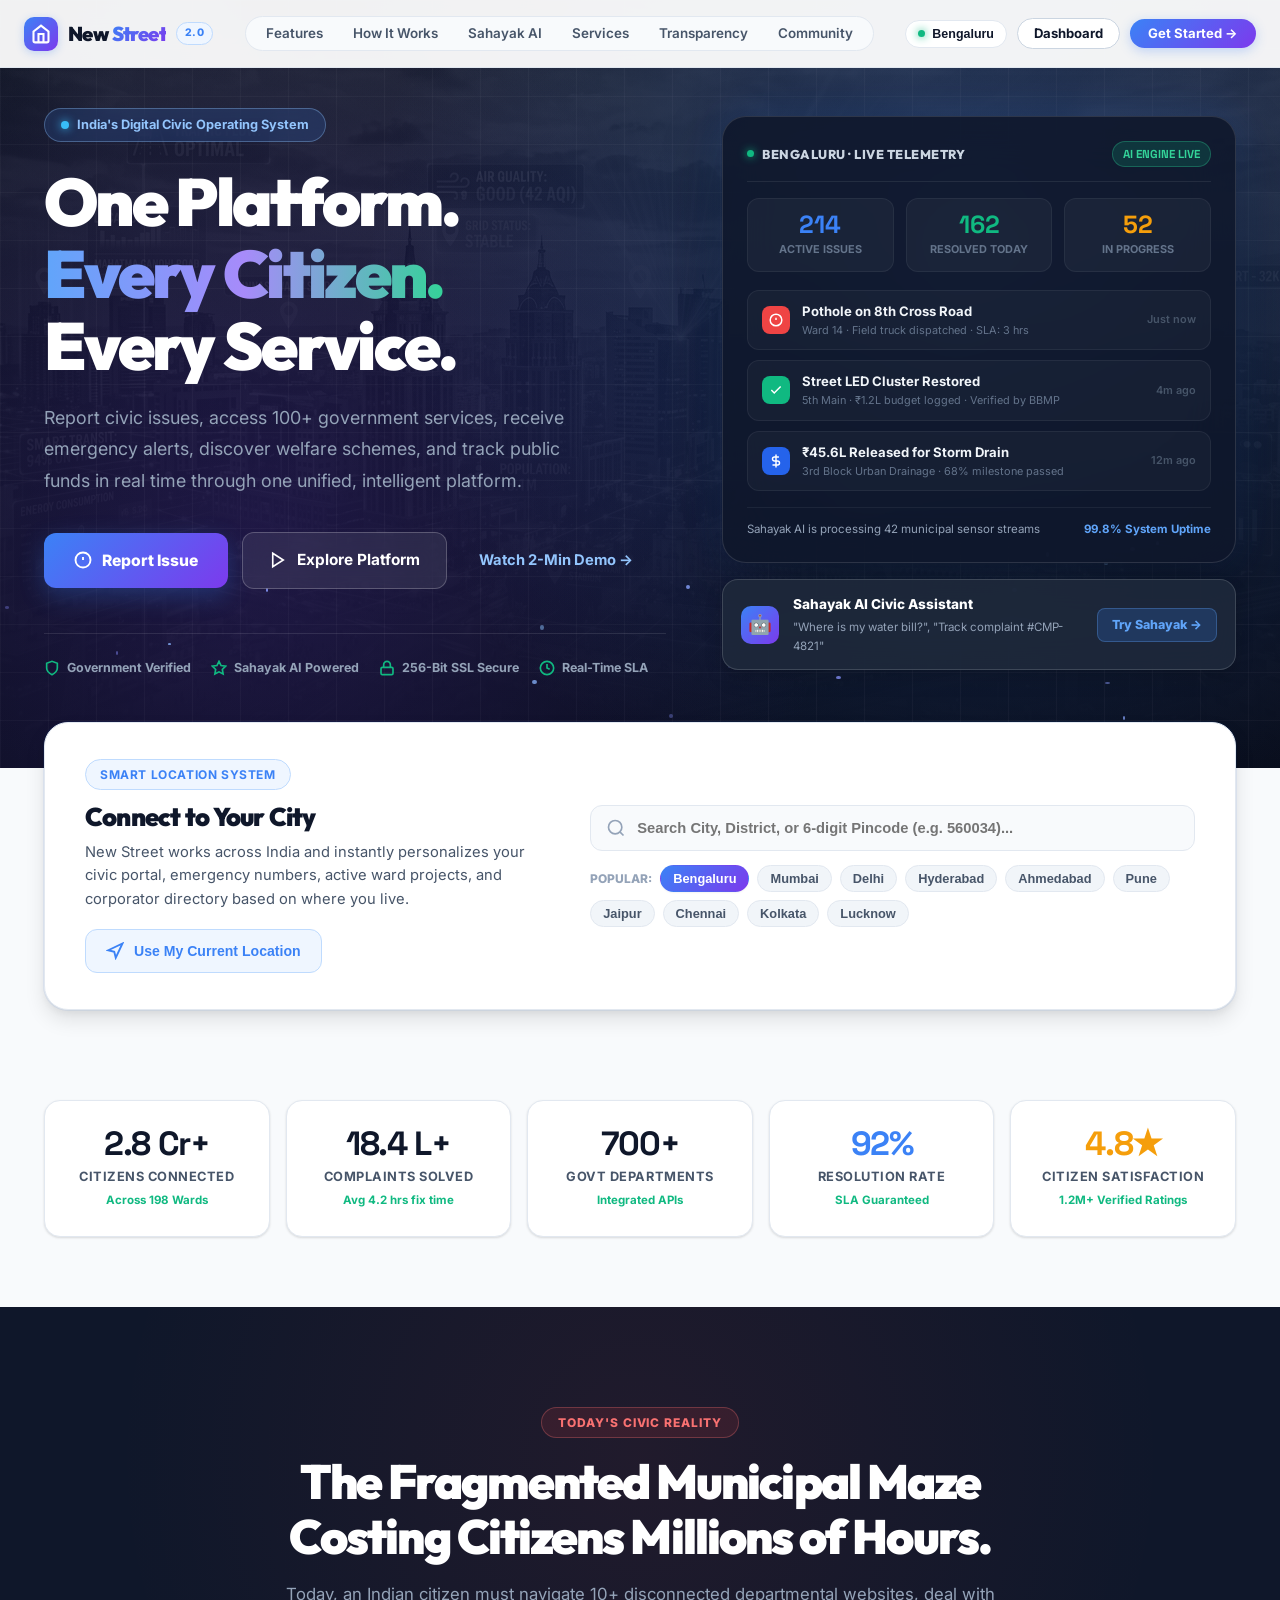
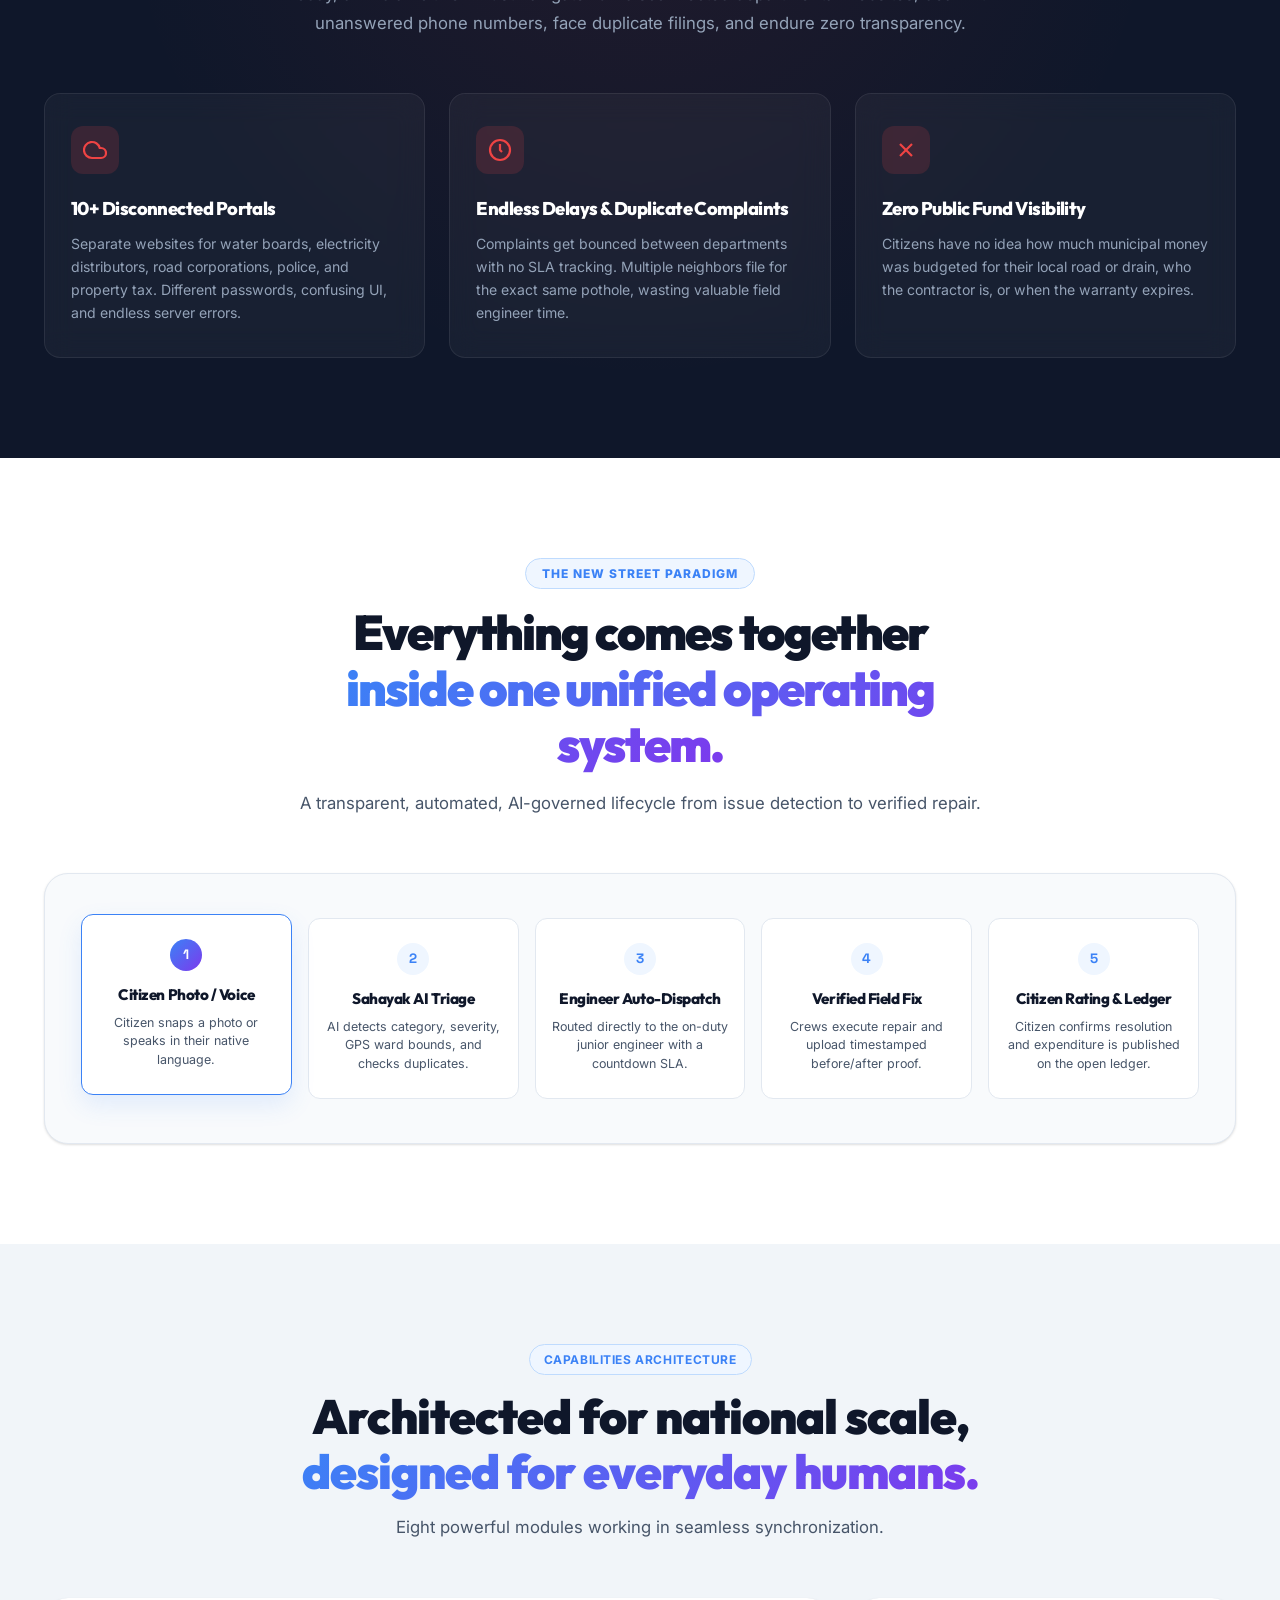
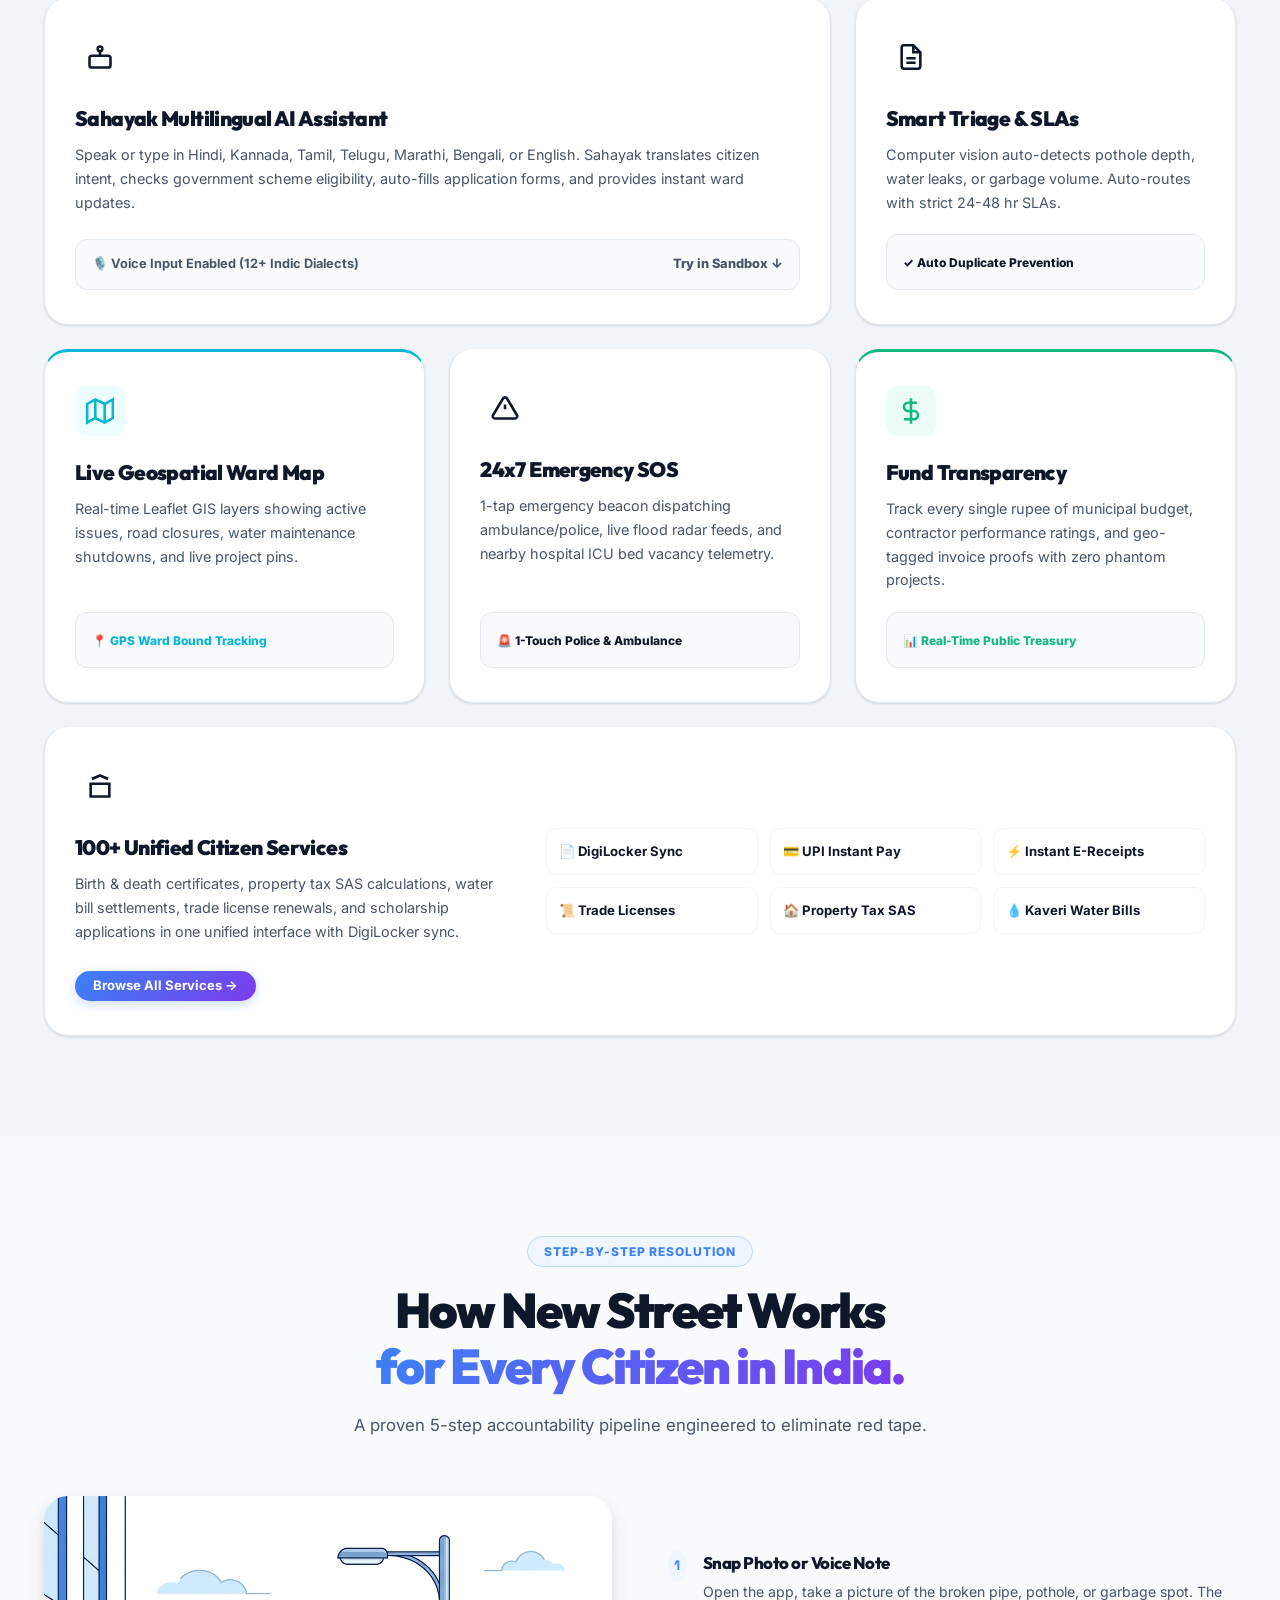
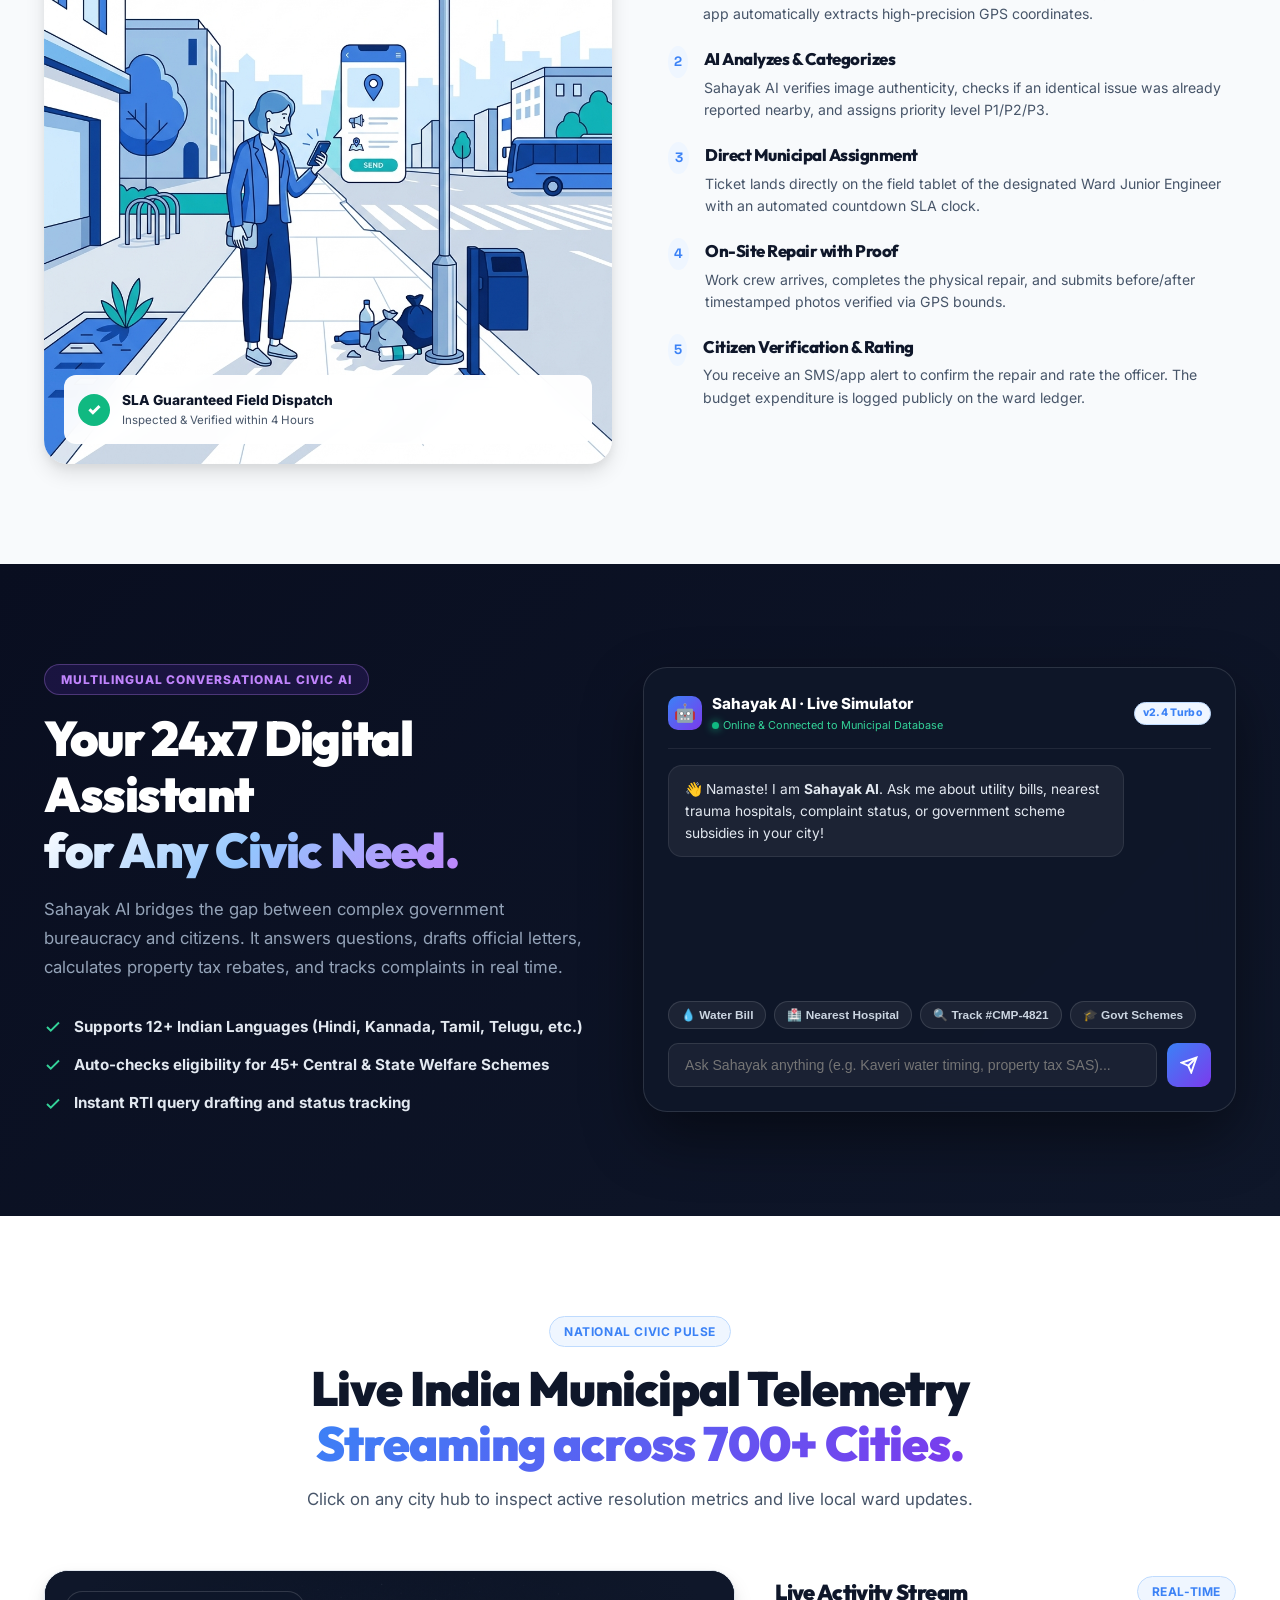
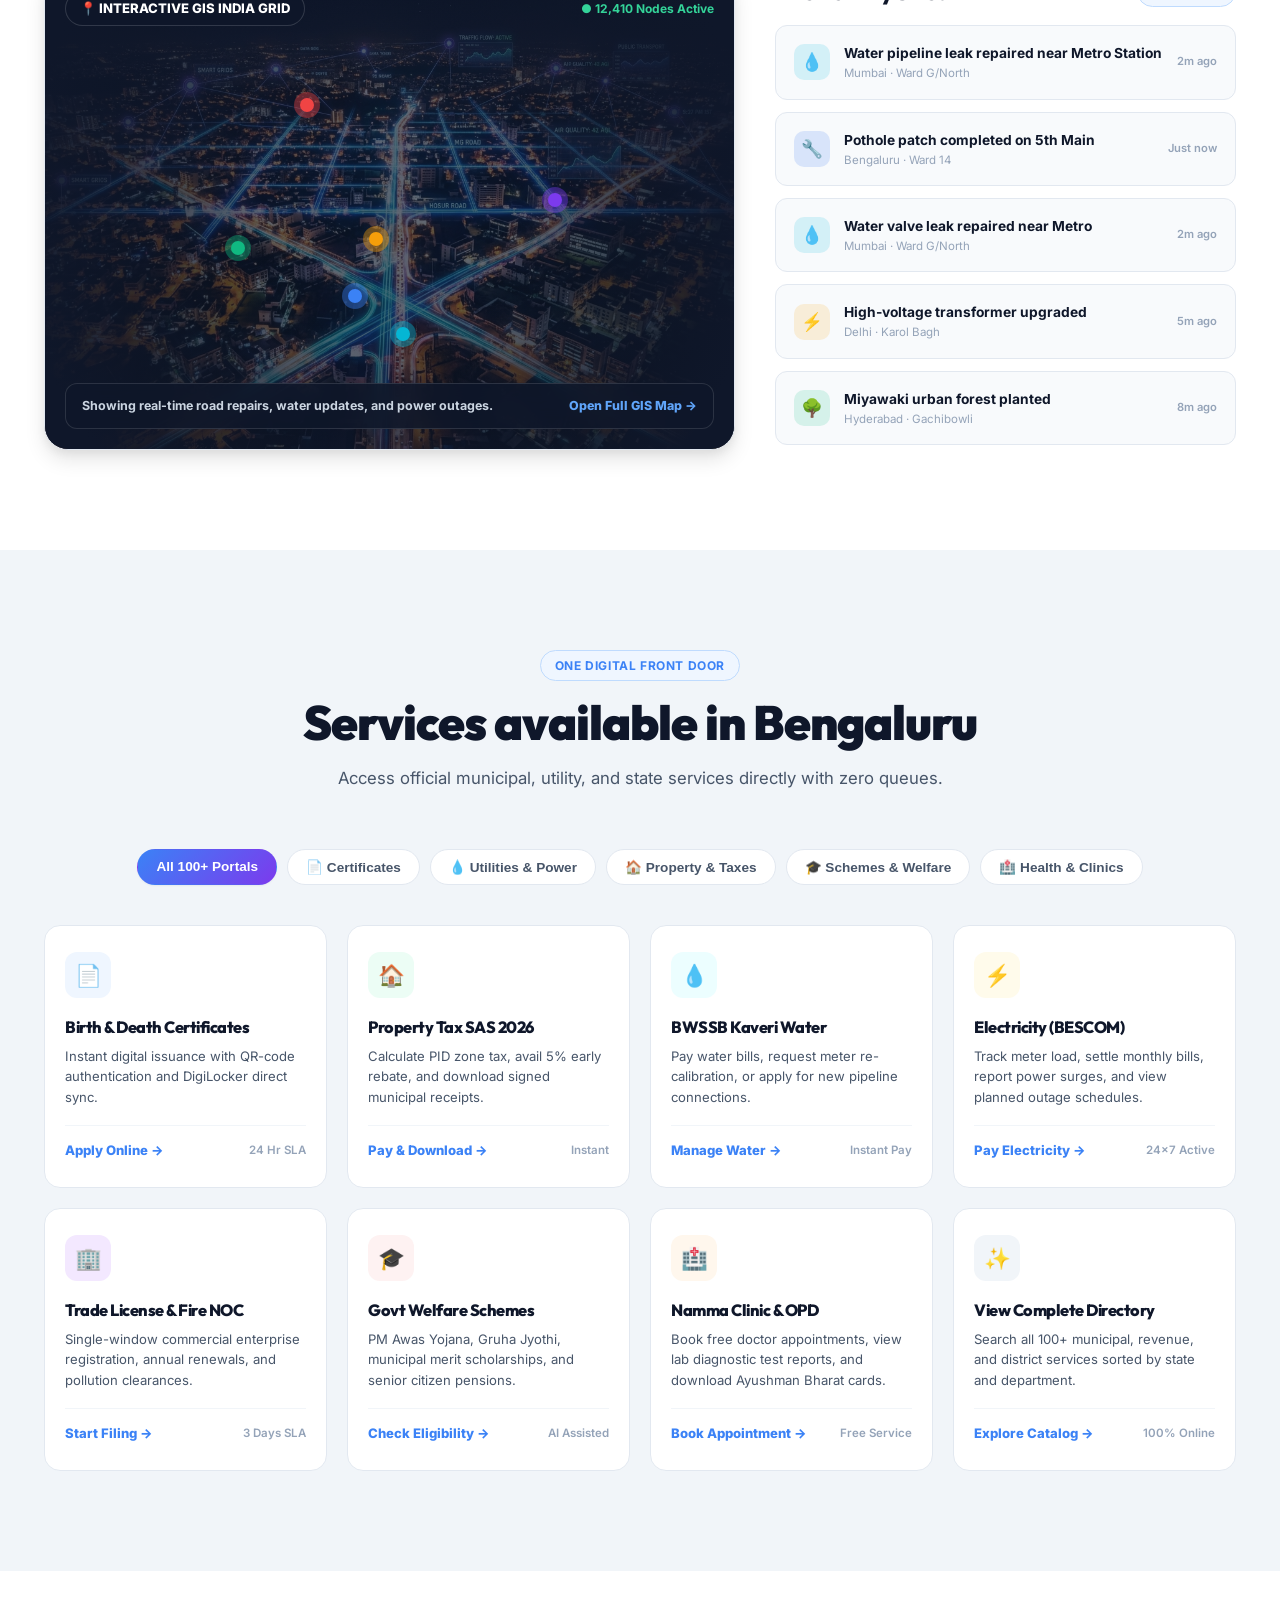
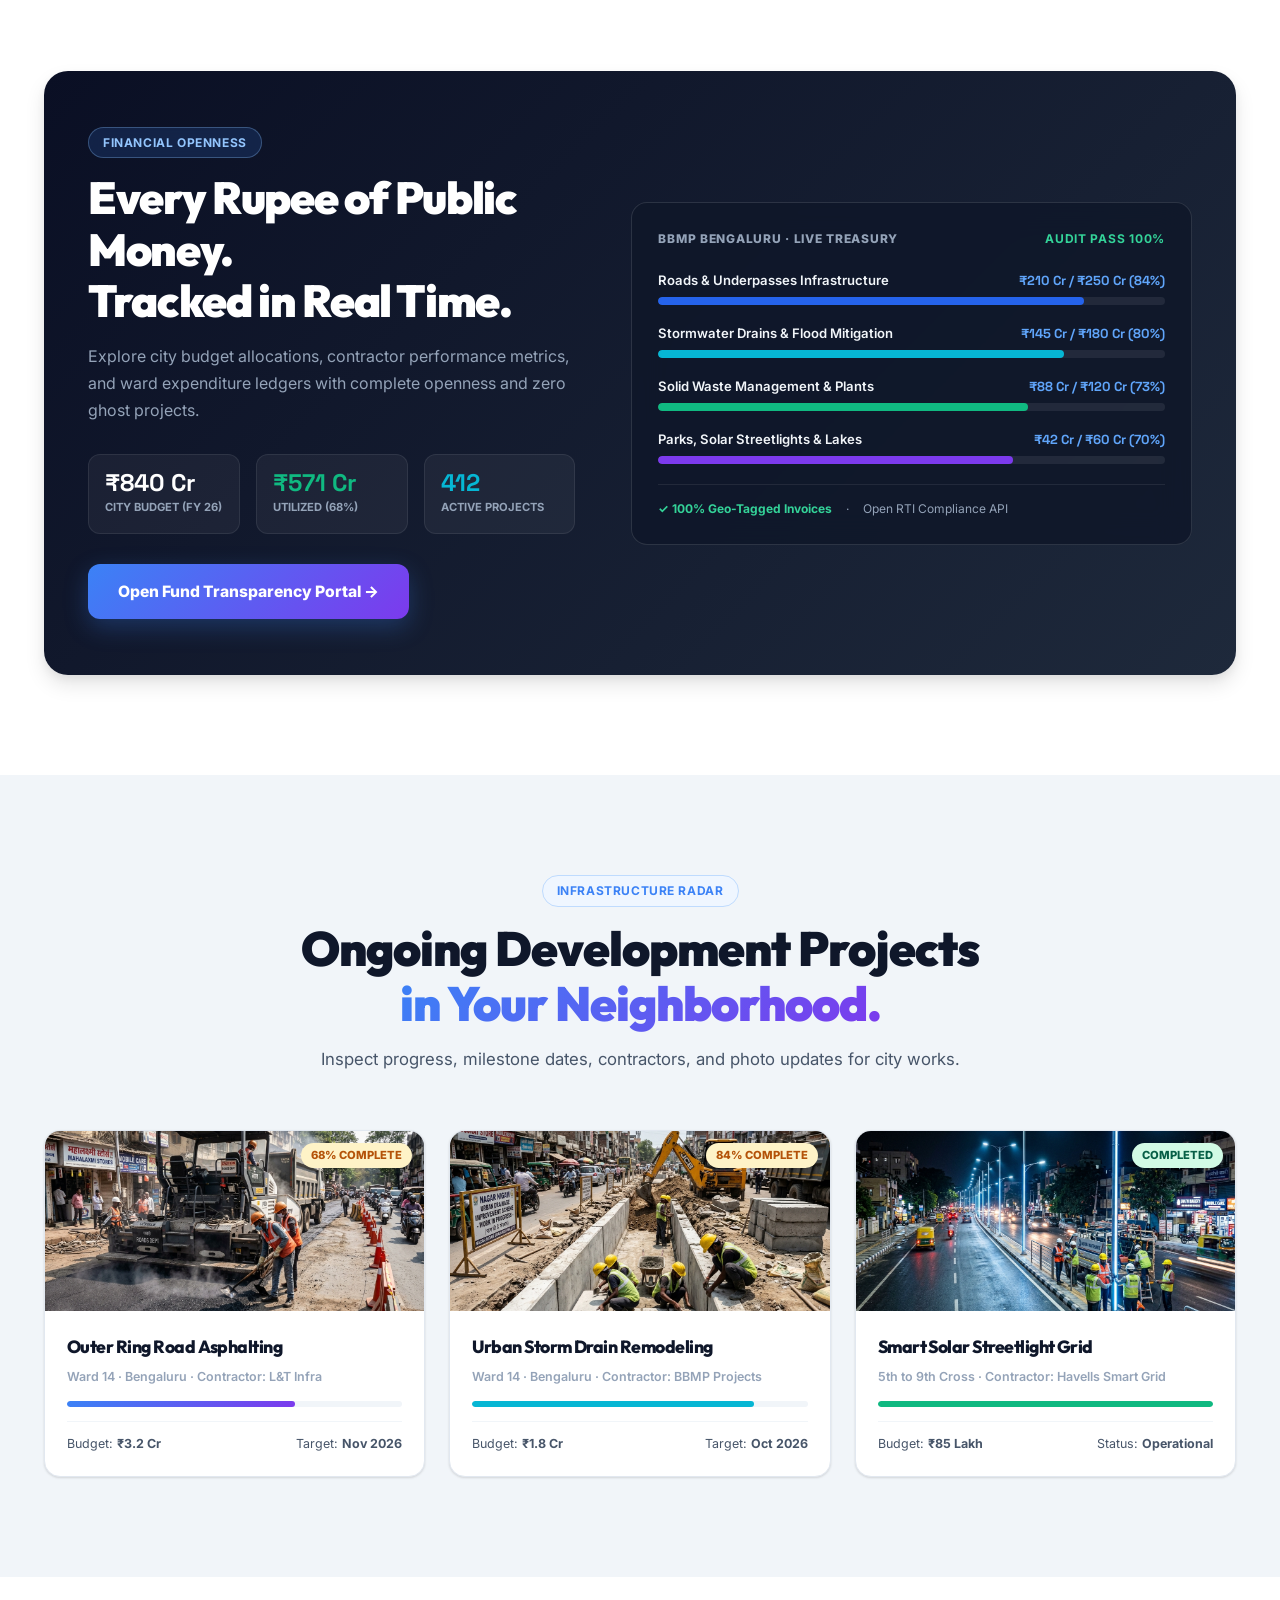
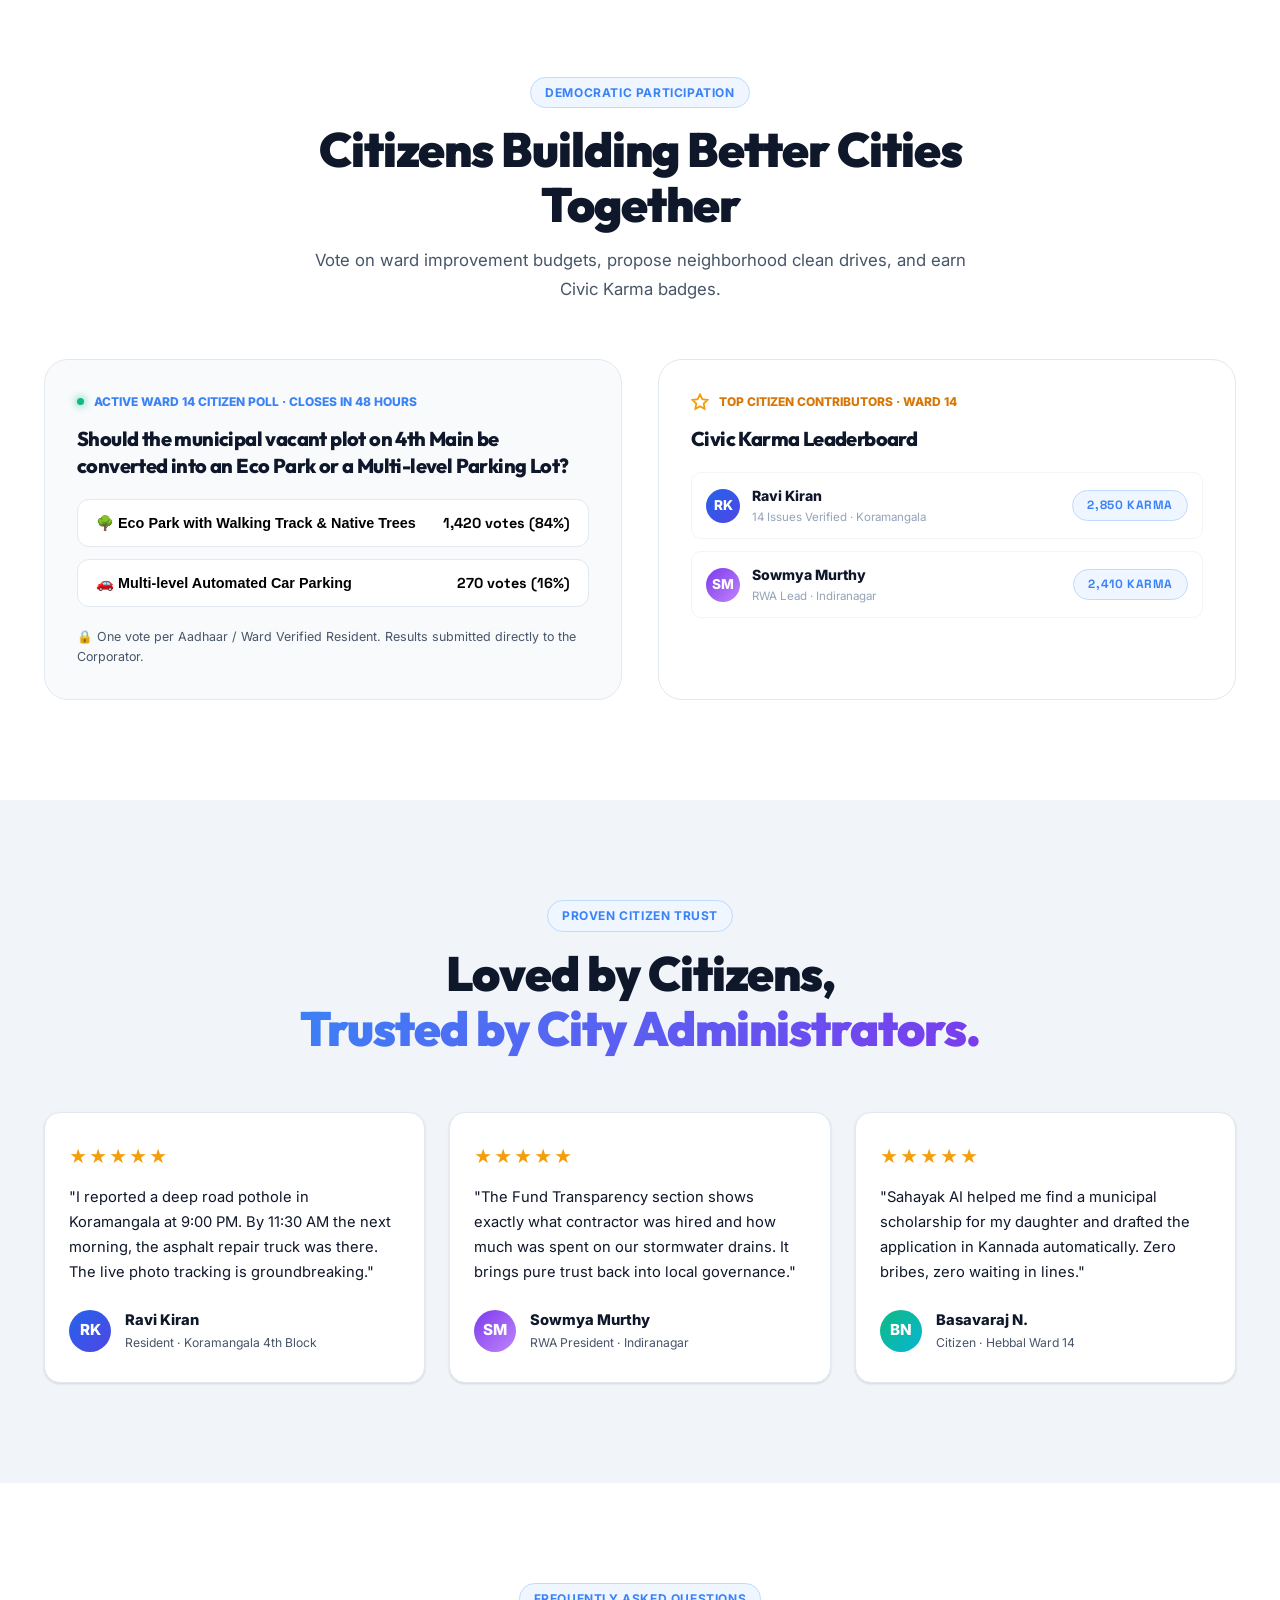
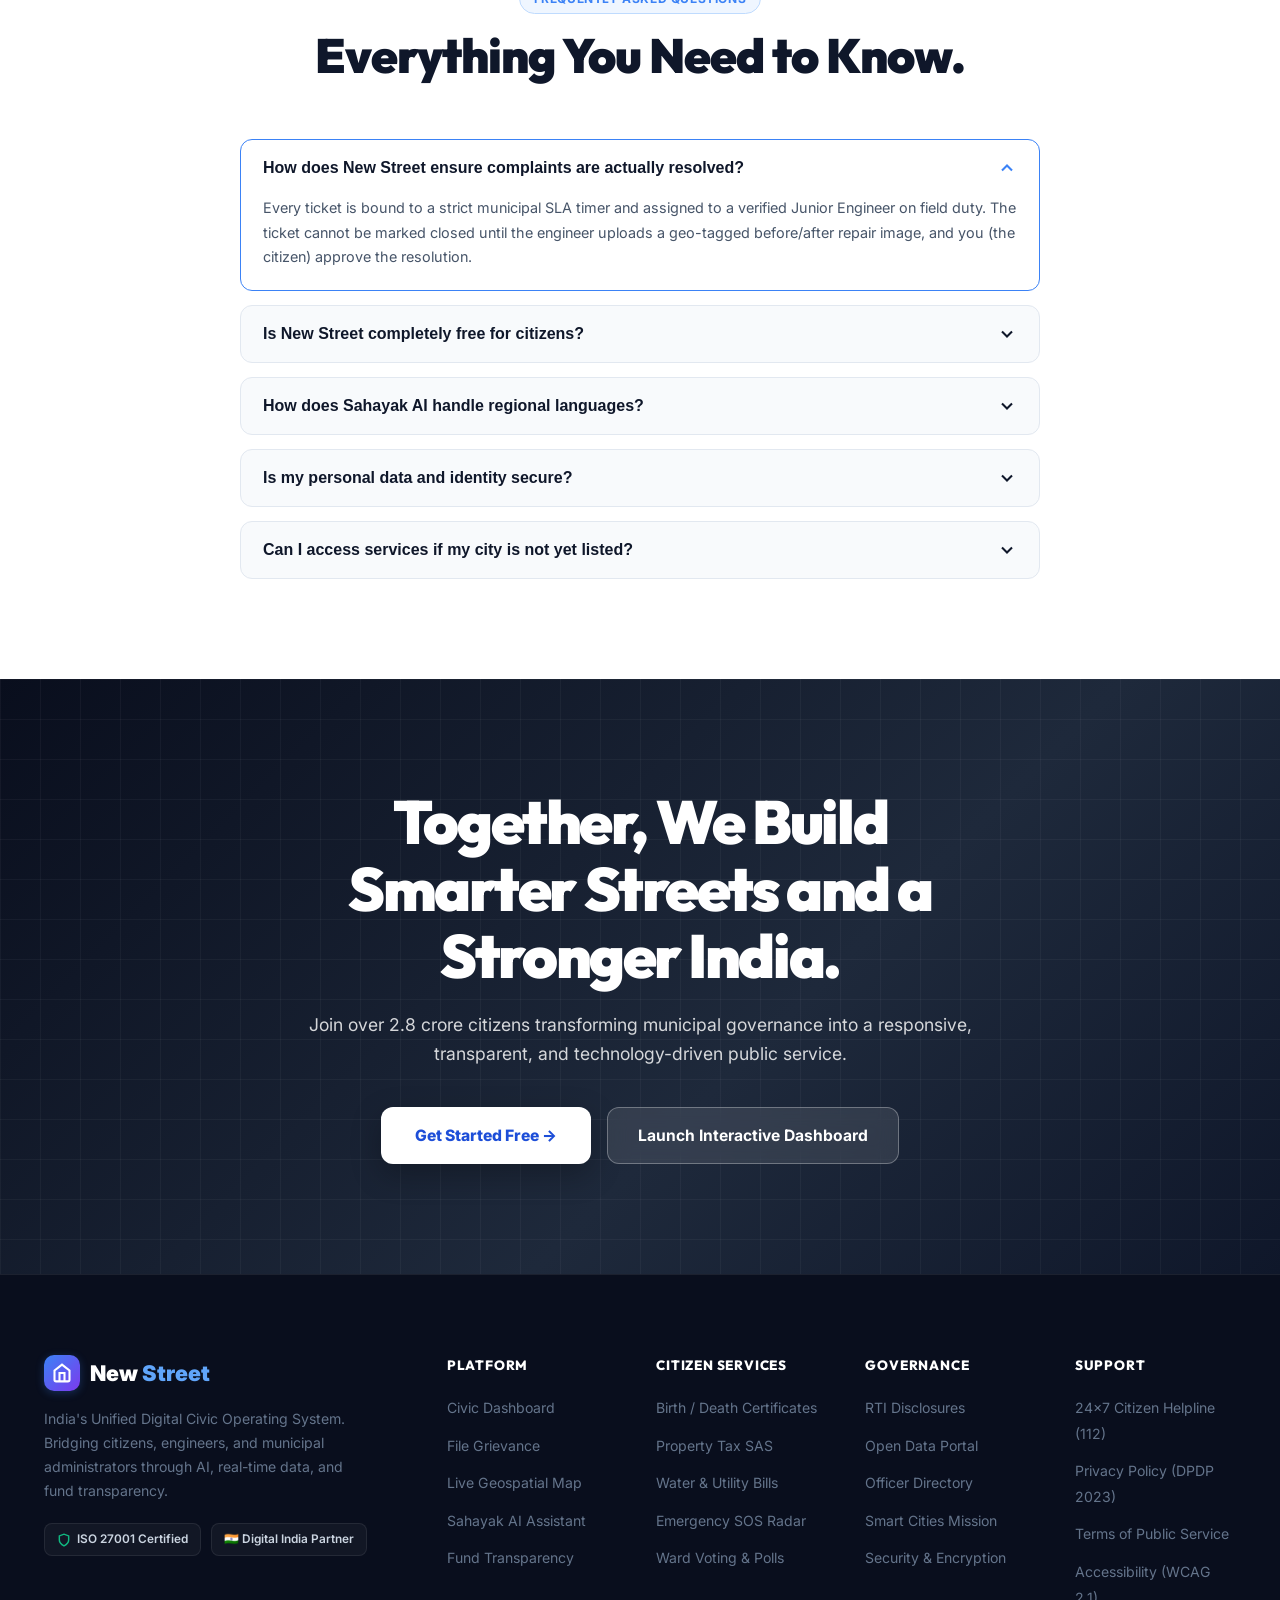
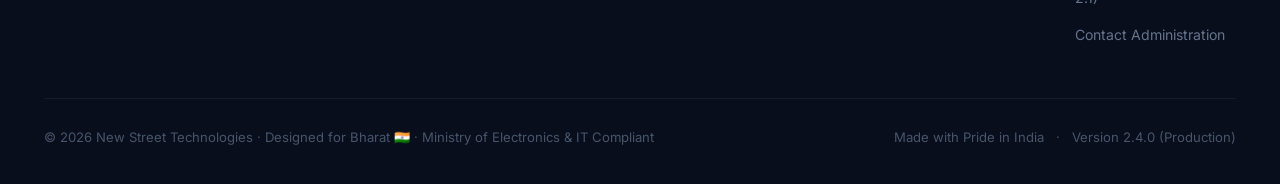
==== index.html @ 6b5b3065 "feat: initial commit of New Street civic platform" ====
<!DOCTYPE html>
<html lang="en">
<head>
  <meta charset="UTF-8" />
  <meta name="viewport" content="width=device-width, initial-scale=1.0" />
  <title>New Street — India's Digital Civic Operating System</title>
  <meta name="description" content="One Platform. Every Citizen. Every Service. Built for Indian civic governance with AI assistance, complaint tracking, real-time public fund transparency, and 100+ unified services." />
  <meta name="theme-color" content="#2563EB" />
  <link rel="preconnect" href="https://fonts.googleapis.com" />
  <link rel="preconnect" href="https://fonts.gstatic.com" crossorigin />
  <link href="https://fonts.googleapis.com/css2?family=Inter:wght@300;400;500;600;700;800;900&family=Outfit:wght@400;500;600;700;800;900&family=Space+Grotesk:wght@500;600;700;800&display=swap" rel="stylesheet" />
  <link rel="stylesheet" href="landing_v2.css" />
</head>
<body>

<!-- ─── 1. NAVBAR ─── -->
<nav class="navbar" id="mainNav">
  <div class="nav-container">
    <a href="index.html" class="brand-wrapper">
      <div class="brand-logo-icon">
        <svg width="20" height="20" viewBox="0 0 24 24" fill="none" stroke="white" stroke-width="2.5">
          <path d="M3 9l9-7 9 7v11a2 2 0 0 1-2 2H5a2 2 0 0 1-2-2z"/>
          <polyline points="9 22 9 12 15 12 15 22"/>
        </svg>
      </div>
      <span class="brand-text">New <span>Street</span></span>
      <span class="brand-pill">2.0</span>
    </a>

    <div class="nav-menu">
      <a href="#features" class="nav-link">Features</a>
      <a href="#how" class="nav-link">How It Works</a>
      <a href="#ai" class="nav-link">Sahayak AI</a>
      <a href="#services" class="nav-link">Services</a>
      <a href="#transparency" class="nav-link">Transparency</a>
      <a href="#community" class="nav-link">Community</a>
    </div>

    <div class="nav-actions">
      <button class="nav-location-btn" id="navLocationBtn" title="Click to change city">
        <span class="nav-location-dot"></span>
        <span id="navLocationText">Bengaluru</span>
      </button>

      <a href="dashboard.html" class="btn-nav-outline">Dashboard</a>
      <a href="register.html" class="btn-nav-primary">Get Started →</a>

      <button class="hamburger-btn" id="hamburgerBtn" aria-label="Toggle navigation menu">
        <span></span><span></span><span></span>
      </button>
    </div>
  </div>
</nav>

<!-- Mobile Navigation Drawer -->
<div class="mobile-drawer" id="mobileDrawer">
  <a href="#locationHub">🏙️ Select City</a>
  <a href="#features">⚡ Features</a>
  <a href="#how">🔄 How It Works</a>
  <a href="#ai">🤖 Sahayak AI</a>
  <a href="#services">🏛️ 100+ Services</a>
  <a href="#transparency">📊 Fund Transparency</a>
  <a href="#community">👥 Community Hub</a>
  <div style="display:flex;flex-direction:column;gap:10px;margin-top:10px;padding-top:14px;border-top:1px solid var(--border-light);">
    <a href="dashboard.html" class="btn-nav-outline text-center">Open Dashboard</a>
    <a href="register.html" class="btn-nav-primary text-center">Get Started Free →</a>
  </div>
</div>

<!-- ─── 2. CINEMATIC HERO SECTION ─── -->
<section class="hero-section">
  <div class="hero-bg-overlay"></div>
  <div class="hero-radial-glow"></div>
  <div class="hero-grid-mesh"></div>
  <div class="hero-particles-canvas" id="heroParticles"></div>

  <div class="container" style="position:relative;z-index:3;">
    <div class="hero-layout">

      <!-- LEFT: Hero Copy -->
      <div class="hero-left-content">
        <div class="hero-announcement-badge">
          <span class="hab-dot"></span>
          <span>India's Digital Civic Operating System</span>
        </div>

        <h1 class="hero-headline">
          One Platform.<br/>
          <span class="highlight-word">Every Citizen.</span><br/>
          Every Service.
        </h1>

        <p class="hero-subtitle">
          Report civic issues, access 100+ government services, receive emergency alerts, discover welfare schemes, and track public funds in real time through one unified, intelligent platform.
        </p>

        <div class="hero-cta-group">
          <a href="dashboard.html" class="btn-hero-primary">
            <svg width="18" height="18" viewBox="0 0 24 24" fill="none" stroke="currentColor" stroke-width="2.5"><circle cx="12" cy="12" r="10"/><line x1="12" y1="8" x2="12" y2="12"/><line x1="12" y1="16" x2="12.01" y2="16"/></svg>
            Report Issue
          </a>
          <a href="dashboard.html" class="btn-hero-secondary">
            <svg width="18" height="18" viewBox="0 0 24 24" fill="none" stroke="currentColor" stroke-width="2.2"><polygon points="5 3 19 12 5 21 5 3"/></svg>
            Explore Platform
          </a>
          <a href="#how" class="btn-hero-demo">
            Watch 2-Min Demo →
          </a>
        </div>

        <div class="hero-trust-badges">
          <div class="htb-item">
            <svg width="16" height="16" viewBox="0 0 24 24" fill="none" stroke="currentColor" stroke-width="2.5"><path d="M12 22s8-4 8-10V5l-8-3-8 3v7c0 6 8 10 8 10z"/></svg>
            <span>Government Verified</span>
          </div>
          <div class="htb-item">
            <svg width="16" height="16" viewBox="0 0 24 24" fill="none" stroke="currentColor" stroke-width="2.5"><polygon points="12 2 15.09 8.26 22 9.27 17 14.14 18.18 21.02 12 17.77 5.82 21.02 7 14.14 2 9.27 8.91 8.26 12 2"/></svg>
            <span>Sahayak AI Powered</span>
          </div>
          <div class="htb-item">
            <svg width="16" height="16" viewBox="0 0 24 24" fill="none" stroke="currentColor" stroke-width="2.5"><rect x="3" y="11" width="18" height="11" rx="2" ry="2"/><path d="M7 11V7a5 5 0 0 1 10 0v4"/></svg>
            <span>256-Bit SSL Secure</span>
          </div>
          <div class="htb-item">
            <svg width="16" height="16" viewBox="0 0 24 24" fill="none" stroke="currentColor" stroke-width="2.5"><circle cx="12" cy="12" r="10"/><polyline points="12 6 12 12 16 14"/></svg>
            <span>Real-Time SLA</span>
          </div>
        </div>
      </div>

      <!-- RIGHT: Interactive Floating Glass HUD -->
      <div class="hero-right-showcase">
        <div class="hero-main-glass-card">
          <div class="hmg-header">
            <div class="hmg-telemetry-badge">
              <span class="nav-location-dot"></span>
              <span id="heroHudCity">BENGALURU · LIVE TELEMETRY</span>
            </div>
            <div class="hmg-status-indicator">AI ENGINE LIVE</div>
          </div>

          <div class="hmg-metric-tiles">
            <div class="hmg-tile">
              <div class="hmg-tile-val font-mono-num text-primary" id="heroHudActive">214</div>
              <div class="hmg-tile-lbl">Active Issues</div>
            </div>
            <div class="hmg-tile">
              <div class="hmg-tile-val font-mono-num text-emerald" id="heroHudResolved">162</div>
              <div class="hmg-tile-lbl">Resolved Today</div>
            </div>
            <div class="hmg-tile">
              <div class="hmg-tile-val font-mono-num text-amber">52</div>
              <div class="hmg-tile-lbl">In Progress</div>
            </div>
          </div>

          <div class="hmg-live-feed">
            <div class="hmg-feed-item">
              <div class="hmg-feed-icon" style="background:#EF4444;">
                <svg width="14" height="14" viewBox="0 0 24 24" fill="none" stroke="white" stroke-width="2.5"><circle cx="12" cy="12" r="10"/><line x1="12" y1="8" x2="12" y2="12"/><line x1="12" y1="16" x2="12.01" y2="16"/></svg>
              </div>
              <div class="hmg-feed-info">
                <div class="hmg-feed-title">Pothole on 8th Cross Road</div>
                <div class="hmg-feed-meta">Ward 14 · Field truck dispatched · SLA: 3 hrs</div>
              </div>
              <span class="hmg-feed-time">Just now</span>
            </div>

            <div class="hmg-feed-item">
              <div class="hmg-feed-icon" style="background:#10B981;">
                <svg width="14" height="14" viewBox="0 0 24 24" fill="none" stroke="white" stroke-width="2.5"><polyline points="20 6 9 17 4 12"/></svg>
              </div>
              <div class="hmg-feed-info">
                <div class="hmg-feed-title">Street LED Cluster Restored</div>
                <div class="hmg-feed-meta">5th Main · ₹1.2L budget logged · Verified by BBMP</div>
              </div>
              <span class="hmg-feed-time">4m ago</span>
            </div>

            <div class="hmg-feed-item">
              <div class="hmg-feed-icon" style="background:#2563EB;">
                <svg width="14" height="14" viewBox="0 0 24 24" fill="none" stroke="white" stroke-width="2.5"><line x1="12" y1="1" x2="12" y2="23"/><path d="M17 5H9.5a3.5 3.5 0 0 0 0 7h5a3.5 3.5 0 0 1 0 7H6"/></svg>
              </div>
              <div class="hmg-feed-info">
                <div class="hmg-feed-title">₹45.6L Released for Storm Drain</div>
                <div class="hmg-feed-meta">3rd Block Urban Drainage · 68% milestone passed</div>
              </div>
              <span class="hmg-feed-time">12m ago</span>
            </div>
          </div>

          <div class="hmg-footer-bar">
            <span>Sahayak AI is processing 42 municipal sensor streams</span>
            <span style="color:#60A5FA;font-weight:700;">99.8% System Uptime</span>
          </div>
        </div>

        <!-- Floating AI Assistant Bubble -->
        <div class="hero-floating-ai-card">
          <div class="hfa-avatar">🤖</div>
          <div class="hfa-body">
            <div class="hfa-title">Sahayak AI Civic Assistant</div>
            <div class="hfa-msg">"Where is my water bill?", "Track complaint #CMP-4821"</div>
          </div>
          <a href="#ai" class="hfa-action-btn">Try Sahayak →</a>
        </div>
      </div>

    </div>
  </div>
</section>

<!-- ─── 3. SMART LOCATION EXPERIENCE ─── -->
<section class="smart-location-section" id="locationHub">
  <div class="container">
    <div class="location-hub-card reveal">
      <div>
        <span class="badge-tag badge-blue" style="margin-bottom:12px;">SMART LOCATION SYSTEM</span>
        <h3 class="lhc-left-title">Connect to Your City</h3>
        <p class="lhc-left-desc">
          New Street works across India and instantly personalizes your civic portal, emergency numbers, active ward projects, and corporator directory based on where you live.
        </p>
        <button class="btn-gps-detect" id="btnGpsDetect">
          <svg width="18" height="18" viewBox="0 0 24 24" fill="none" stroke="currentColor" stroke-width="2.5"><polygon points="3 11 22 2 13 21 11 13 3 11"/></svg>
          Use My Current Location
        </button>
      </div>

      <div class="lhc-search-wrapper">
        <div class="lhc-input-group">
          <svg width="20" height="20" viewBox="0 0 24 24" fill="none" stroke="currentColor" stroke-width="2"><circle cx="11" cy="11" r="8"/><line x1="21" y1="21" x2="16.65" y2="16.65"/></svg>
          <input type="text" class="lhc-input" id="citySearchInput" placeholder="Search City, District, or 6-digit Pincode (e.g. 560034)..." />
        </div>

        <div class="lhc-popular-cities">
          <span class="lhc-pop-label">Popular:</span>
          <button class="city-pill active" data-city="Bengaluru">Bengaluru</button>
          <button class="city-pill" data-city="Mumbai">Mumbai</button>
          <button class="city-pill" data-city="Delhi">Delhi</button>
          <button class="city-pill" data-city="Hyderabad">Hyderabad</button>
          <button class="city-pill" data-city="Ahmedabad">Ahmedabad</button>
          <button class="city-pill" data-city="Pune">Pune</button>
          <button class="city-pill" data-city="Jaipur">Jaipur</button>
          <button class="city-pill" data-city="Chennai">Chennai</button>
          <button class="city-pill" data-city="Kolkata">Kolkata</button>
          <button class="city-pill" data-city="Lucknow">Lucknow</button>
        </div>

        <div class="city-personalized-banner" id="cityPersonalizedBanner">
          <!-- Dynamically populated by JS -->
        </div>
      </div>
    </div>
  </div>
</section>

<!-- ─── 4. NATIONAL TRUST METRICS ─── -->
<section class="trust-metrics-section" id="trustMetricsSection">
  <div class="container">
    <div class="metrics-grid">
      <div class="metric-card reveal">
        <div class="mc-val font-mono-num" data-counter-target="2.8" data-counter-suffix=" Cr+">0</div>
        <div class="mc-label">Citizens Connected</div>
        <div class="mc-sub">Across 198 Wards</div>
      </div>

      <div class="metric-card reveal" style="transition-delay:0.06s;">
        <div class="mc-val font-mono-num" data-counter-target="18.4" data-counter-suffix=" L+">0</div>
        <div class="mc-label">Complaints Solved</div>
        <div class="mc-sub">Avg 4.2 hrs fix time</div>
      </div>

      <div class="metric-card reveal" style="transition-delay:0.12s;">
        <div class="mc-val font-mono-num" data-counter-target="700" data-counter-suffix="+">0</div>
        <div class="mc-label">Govt Departments</div>
        <div class="mc-sub">Integrated APIs</div>
      </div>

      <div class="metric-card reveal" style="transition-delay:0.18s;">
        <div class="mc-val font-mono-num text-primary" data-counter-target="92" data-counter-suffix="%">0</div>
        <div class="mc-label">Resolution Rate</div>
        <div class="mc-sub">SLA Guaranteed</div>
      </div>

      <div class="metric-card reveal" style="transition-delay:0.24s;">
        <div class="mc-val font-mono-num text-amber" data-counter-target="4.8" data-counter-suffix="★">0</div>
        <div class="mc-label">Citizen Satisfaction</div>
        <div class="mc-sub">1.2M+ Verified Ratings</div>
      </div>
    </div>
  </div>
</section>

<!-- ─── 5. PROBLEM SECTION (DARK) ─── -->
<section class="problem-section">
  <div class="container">
    <div class="problem-header reveal">
      <span class="problem-tag">TODAY'S CIVIC REALITY</span>
      <h2 class="problem-title">The Fragmented Municipal Maze<br/>Costing Citizens Millions of Hours.</h2>
      <p class="problem-sub">
        Today, an Indian citizen must navigate 10+ disconnected departmental websites, deal with unanswered phone numbers, face duplicate filings, and endure zero transparency.
      </p>
    </div>

    <div class="friction-grid">
      <div class="friction-card reveal">
        <div class="fc-icon">
          <svg width="24" height="24" viewBox="0 0 24 24" fill="none" stroke="currentColor" stroke-width="2.2"><path d="M18 10h-1.26A8 8 0 1 0 9 20h9a5 5 0 0 0 0-10z"/></svg>
        </div>
        <h3 class="fc-title">10+ Disconnected Portals</h3>
        <p class="fc-desc">Separate websites for water boards, electricity distributors, road corporations, police, and property tax. Different passwords, confusing UI, and endless server errors.</p>
      </div>

      <div class="friction-card reveal" style="transition-delay:0.1s;">
        <div class="fc-icon">
          <svg width="24" height="24" viewBox="0 0 24 24" fill="none" stroke="currentColor" stroke-width="2.2"><circle cx="12" cy="12" r="10"/><polyline points="12 6 12 12 14 14"/></svg>
        </div>
        <h3 class="fc-title">Endless Delays & Duplicate Complaints</h3>
        <p class="fc-desc">Complaints get bounced between departments with no SLA tracking. Multiple neighbors file for the exact same pothole, wasting valuable field engineer time.</p>
      </div>

      <div class="friction-card reveal" style="transition-delay:0.2s;">
        <div class="fc-icon">
          <svg width="24" height="24" viewBox="0 0 24 24" fill="none" stroke="currentColor" stroke-width="2.2"><line x1="18" y1="6" x2="6" y2="18"/><line x1="6" y1="6" x2="18" y2="18"/></svg>
        </div>
        <h3 class="fc-title">Zero Public Fund Visibility</h3>
        <p class="fc-desc">Citizens have no idea how much municipal money was budgeted for their local road or drain, who the contractor is, or when the warranty expires.</p>
      </div>
    </div>
  </div>
</section>

<!-- ─── 6. SOLUTION SECTION (BRIGHT WORKFLOW) ─── -->
<section class="solution-section">
  <div class="container">
    <div class="solution-header reveal">
      <span class="solution-tag">THE NEW STREET PARADIGM</span>
      <h2 class="solution-title">Everything comes together<br/><span class="gradient-text">inside one unified operating system.</span></h2>
      <p class="section-sub">A transparent, automated, AI-governed lifecycle from issue detection to verified repair.</p>
    </div>

    <div class="workflow-container reveal">
      <div class="workflow-steps-row">
        <div class="wf-step-card active">
          <div class="wf-step-num font-mono-num">1</div>
          <h4 class="wf-step-title">Citizen Photo / Voice</h4>
          <p class="wf-step-desc">Citizen snaps a photo or speaks in their native language.</p>
        </div>

        <div class="wf-step-card">
          <div class="wf-step-num font-mono-num">2</div>
          <h4 class="wf-step-title">Sahayak AI Triage</h4>
          <p class="wf-step-desc">AI detects category, severity, GPS ward bounds, and checks duplicates.</p>
        </div>

        <div class="wf-step-card">
          <div class="wf-step-num font-mono-num">3</div>
          <h4 class="wf-step-title">Engineer Auto-Dispatch</h4>
          <p class="wf-step-desc">Routed directly to the on-duty junior engineer with a countdown SLA.</p>
        </div>

        <div class="wf-step-card">
          <div class="wf-step-num font-mono-num">4</div>
          <h4 class="wf-step-title">Verified Field Fix</h4>
          <p class="wf-step-desc">Crews execute repair and upload timestamped before/after proof.</p>
        </div>

        <div class="wf-step-card">
          <div class="wf-step-num font-mono-num">5</div>
          <h4 class="wf-step-title">Citizen Rating & Ledger</h4>
          <p class="wf-step-desc">Citizen confirms resolution and expenditure is published on the open ledger.</p>
        </div>
      </div>
    </div>
  </div>
</section>

<!-- ─── 7. CORE FEATURES BENTO GRID ─── -->
<section class="features-section" id="features">
  <div class="container">
    <div class="section-head reveal">
      <span class="badge-tag badge-blue" style="margin-bottom:14px;">CAPABILITIES ARCHITECTURE</span>
      <h2 class="section-h2">Architected for national scale,<br/><span class="gradient-text">designed for everyday humans.</span></h2>
      <p class="section-sub">Eight powerful modules working in seamless synchronization.</p>
    </div>

    <div class="bento-grid">
      <!-- 1. AI Citizen Assistant -->
      <div class="bento-card bento-card-8 reveal" style="border-top: 3px solid var(--purple);">
        <div>
          <div class="bc-icon" style="background:var(--purple-light);color:var(--purple);">
            <svg width="28" height="28" viewBox="0 0 24 24" fill="none" stroke="currentColor" stroke-width="2.2"><rect x="3" y="11" width="18" height="10" rx="2"/><circle cx="12" cy="5" r="2"/><path d="M12 7v4"/><line x1="8" y1="16" x2="8" y2="16"/><line x1="16" y1="16" x2="16" y2="16"/></svg>
          </div>
          <h3 class="bc-title">Sahayak Multilingual AI Assistant</h3>
          <p class="bc-desc">Speak or type in Hindi, Kannada, Tamil, Telugu, Marathi, Bengali, or English. Sahayak translates citizen intent, checks government scheme eligibility, auto-fills application forms, and provides instant ward updates.</p>
        </div>
        <div class="bc-interactive-preview">
          <div style="display:flex;align-items:center;justify-content:space-between;font-size:0.8rem;font-weight:700;color:var(--text-secondary);">
            <span>🎙️ Voice Input Enabled (12+ Indic Dialects)</span>
            <span style="color:var(--purple);font-weight:800;">Try in Sandbox ↓</span>
          </div>
        </div>
      </div>

      <!-- 2. Smart Complaint System -->
      <div class="bento-card bento-card-4 reveal" style="border-top: 3px solid var(--royal-blue);transition-delay:0.08s;">
        <div>
          <div class="bc-icon" style="background:var(--royal-blue-light);color:var(--royal-blue);">
            <svg width="28" height="28" viewBox="0 0 24 24" fill="none" stroke="currentColor" stroke-width="2.2"><path d="M14 2H6a2 2 0 0 0-2 2v16a2 2 0 0 0 2 2h12a2 2 0 0 0 2-2V8z"/><polyline points="14 2 14 8 20 8"/><line x1="16" y1="13" x2="8" y2="13"/><line x1="16" y1="17" x2="8" y2="17"/></svg>
          </div>
          <h3 class="bc-title">Smart Triage & SLAs</h3>
          <p class="bc-desc">Computer vision auto-detects pothole depth, water leaks, or garbage volume. Auto-routes with strict 24-48 hr SLAs.</p>
        </div>
        <div class="bc-interactive-preview">
          <span style="font-size:0.75rem;font-weight:800;color:var(--royal-blue);">✓ Auto Duplicate Prevention</span>
        </div>
      </div>

      <!-- 3. Live Geospatial Map -->
      <div class="bento-card bento-card-4 reveal" style="border-top: 3px solid var(--cyan);transition-delay:0.12s;">
        <div>
          <div class="bc-icon" style="background:var(--cyan-light);color:var(--cyan);">
            <svg width="28" height="28" viewBox="0 0 24 24" fill="none" stroke="currentColor" stroke-width="2.2"><polygon points="1 6 1 22 8 18 16 22 23 18 23 2 16 6 8 2 1 6"/><line x1="8" y1="2" x2="8" y2="18"/><line x1="16" y1="6" x2="16" y2="22"/></svg>
          </div>
          <h3 class="bc-title">Live Geospatial Ward Map</h3>
          <p class="bc-desc">Real-time Leaflet GIS layers showing active issues, road closures, water maintenance shutdowns, and live project pins.</p>
        </div>
        <div class="bc-interactive-preview">
          <span style="font-size:0.75rem;font-weight:800;color:var(--cyan);">📍 GPS Ward Bound Tracking</span>
        </div>
      </div>

      <!-- 4. Emergency SOS -->
      <div class="bento-card bento-card-4 reveal" style="border-top: 3px solid var(--red);transition-delay:0.16s;">
        <div>
          <div class="bc-icon" style="background:var(--red-light);color:var(--red);">
            <svg width="28" height="28" viewBox="0 0 24 24" fill="none" stroke="currentColor" stroke-width="2.2"><path d="M10.29 3.86L1.82 18a2 2 0 0 0 1.71 3h16.94a2 2 0 0 0 1.71-3L13.71 3.86a2 2 0 0 0-3.42 0z"/><line x1="12" y1="9" x2="12" y2="13"/><line x1="12" y1="17" x2="12.01" y2="17"/></svg>
          </div>
          <h3 class="bc-title">24x7 Emergency SOS</h3>
          <p class="bc-desc">1-tap emergency beacon dispatching ambulance/police, live flood radar feeds, and nearby hospital ICU bed vacancy telemetry.</p>
        </div>
        <div class="bc-interactive-preview">
          <span style="font-size:0.75rem;font-weight:800;color:var(--red);">🚨 1-Touch Police & Ambulance</span>
        </div>
      </div>

      <!-- 5. Public Fund Transparency -->
      <div class="bento-card bento-card-4 reveal" style="border-top: 3px solid var(--emerald);transition-delay:0.20s;">
        <div>
          <div class="bc-icon" style="background:var(--emerald-light);color:var(--emerald);">
            <svg width="28" height="28" viewBox="0 0 24 24" fill="none" stroke="currentColor" stroke-width="2.2"><line x1="12" y1="1" x2="12" y2="23"/><path d="M17 5H9.5a3.5 3.5 0 0 0 0 7h5a3.5 3.5 0 0 1 0 7H6"/></svg>
          </div>
          <h3 class="bc-title">Fund Transparency</h3>
          <p class="bc-desc">Track every single rupee of municipal budget, contractor performance ratings, and geo-tagged invoice proofs with zero phantom projects.</p>
        </div>
        <div class="bc-interactive-preview">
          <span style="font-size:0.75rem;font-weight:800;color:var(--emerald);">📊 Real-Time Public Treasury</span>
        </div>
      </div>

      <!-- 6. 100+ Citizen Services -->
      <div class="bento-card bento-card-12 reveal" style="border-top: 3px solid var(--royal-blue);transition-delay:0.24s;">
        <div style="display:grid;grid-template-columns:1fr 1.5fr;gap:32px;align-items:center;">
          <div>
            <div class="bc-icon" style="background:var(--royal-blue-light);color:var(--royal-blue);">
              <svg width="28" height="28" viewBox="0 0 24 24" fill="none" stroke="currentColor" stroke-width="2.2"><path d="M3 21h18"/><path d="M3 10h18"/><path d="M5 6l7-3 7 3"/><path d="M4 10v11"/><path d="M20 10v11"/></svg>
            </div>
            <h3 class="bc-title">100+ Unified Citizen Services</h3>
            <p class="bc-desc">Birth & death certificates, property tax SAS calculations, water bill settlements, trade license renewals, and scholarship applications in one unified interface with DigiLocker sync.</p>
            <a href="#services" class="btn-nav-primary" style="display:inline-block;margin-top:8px;">Browse All Services →</a>
          </div>

          <div style="display:grid;grid-template-columns:repeat(3,1fr);gap:12px;">
            <div style="background:var(--bg-subtle);border:1px solid var(--border-light);border-radius:10px;padding:12px;font-size:0.82rem;font-weight:700;">📄 DigiLocker Sync</div>
            <div style="background:var(--bg-subtle);border:1px solid var(--border-light);border-radius:10px;padding:12px;font-size:0.82rem;font-weight:700;">💳 UPI Instant Pay</div>
            <div style="background:var(--bg-subtle);border:1px solid var(--border-light);border-radius:10px;padding:12px;font-size:0.82rem;font-weight:700;">⚡ Instant E-Receipts</div>
            <div style="background:var(--bg-subtle);border:1px solid var(--border-light);border-radius:10px;padding:12px;font-size:0.82rem;font-weight:700;">📜 Trade Licenses</div>
            <div style="background:var(--bg-subtle);border:1px solid var(--border-light);border-radius:10px;padding:12px;font-size:0.82rem;font-weight:700;">🏠 Property Tax SAS</div>
            <div style="background:var(--bg-subtle);border:1px solid var(--border-light);border-radius:10px;padding:12px;font-size:0.82rem;font-weight:700;">💧 Kaveri Water Bills</div>
          </div>
        </div>
      </div>
    </div>
  </div>
</section>

<!-- ─── 8. HOW IT WORKS ─── -->
<section class="solution-section" id="how" style="background:var(--bg-subtle);">
  <div class="container">
    <div class="solution-header reveal">
      <span class="solution-tag">STEP-BY-STEP RESOLUTION</span>
      <h2 class="solution-title">How New Street Works<br/><span class="gradient-text">for Every Citizen in India.</span></h2>
      <p class="section-sub">A proven 5-step accountability pipeline engineered to eliminate red tape.</p>
    </div>

    <div style="display:grid;grid-template-columns:1fr 1fr;gap:56px;align-items:center;">
      <div class="reveal">
        <div style="border-radius:var(--radius-xl);overflow:hidden;box-shadow:var(--shadow-lg);position:relative;">
          <img src="feature_report.jpg" alt="Citizen filing complaint" style="width:100%;height:auto;display:block;" />
          <div style="position:absolute;bottom:20px;left:20px;right:20px;background:rgba(255,255,255,0.95);backdrop-filter:blur(12px);border-radius:12px;padding:14px;display:flex;align-items:center;gap:12px;">
            <div style="width:32px;height:32px;border-radius:50%;background:#10B981;color:#fff;display:flex;align-items:center;justify-content:center;font-weight:900;">✓</div>
            <div>
              <div style="font-size:0.86rem;font-weight:800;color:var(--text-primary);">SLA Guaranteed Field Dispatch</div>
              <div style="font-size:0.72rem;color:var(--text-secondary);">Inspected & Verified within 4 Hours</div>
            </div>
          </div>
        </div>
      </div>

      <div class="reveal" style="display:flex;flex-direction:column;gap:20px;">
        <div style="display:flex;gap:16px;align-items:flex-start;">
          <div class="wf-step-num font-mono-num" style="margin:0;">1</div>
          <div>
            <h4 style="font-size:1.05rem;font-weight:800;color:var(--text-primary);margin-bottom:4px;">Snap Photo or Voice Note</h4>
            <p style="font-size:0.88rem;color:var(--text-secondary);line-height:1.6;">Open the app, take a picture of the broken pipe, pothole, or garbage spot. The app automatically extracts high-precision GPS coordinates.</p>
          </div>
        </div>

        <div style="display:flex;gap:16px;align-items:flex-start;">
          <div class="wf-step-num font-mono-num" style="margin:0;">2</div>
          <div>
            <h4 style="font-size:1.05rem;font-weight:800;color:var(--text-primary);margin-bottom:4px;">AI Analyzes & Categorizes</h4>
            <p style="font-size:0.88rem;color:var(--text-secondary);line-height:1.6;">Sahayak AI verifies image authenticity, checks if an identical issue was already reported nearby, and assigns priority level P1/P2/P3.</p>
          </div>
        </div>

        <div style="display:flex;gap:16px;align-items:flex-start;">
          <div class="wf-step-num font-mono-num" style="margin:0;">3</div>
          <div>
            <h4 style="font-size:1.05rem;font-weight:800;color:var(--text-primary);margin-bottom:4px;">Direct Municipal Assignment</h4>
            <p style="font-size:0.88rem;color:var(--text-secondary);line-height:1.6;">Ticket lands directly on the field tablet of the designated Ward Junior Engineer with an automated countdown SLA clock.</p>
          </div>
        </div>

        <div style="display:flex;gap:16px;align-items:flex-start;">
          <div class="wf-step-num font-mono-num" style="margin:0;">4</div>
          <div>
            <h4 style="font-size:1.05rem;font-weight:800;color:var(--text-primary);margin-bottom:4px;">On-Site Repair with Proof</h4>
            <p style="font-size:0.88rem;color:var(--text-secondary);line-height:1.6;">Work crew arrives, completes the physical repair, and submits before/after timestamped photos verified via GPS bounds.</p>
          </div>
        </div>

        <div style="display:flex;gap:16px;align-items:flex-start;">
          <div class="wf-step-num font-mono-num" style="margin:0;">5</div>
          <div>
            <h4 style="font-size:1.05rem;font-weight:800;color:var(--text-primary);margin-bottom:4px;">Citizen Verification & Rating</h4>
            <p style="font-size:0.88rem;color:var(--text-secondary);line-height:1.6;">You receive an SMS/app alert to confirm the repair and rate the officer. The budget expenditure is logged publicly on the ward ledger.</p>
          </div>
        </div>
      </div>
    </div>
  </div>
</section>

<!-- ─── 9. SAHAYAK AI ASSISTANT SHOWCASE ─── -->
<section class="ai-section" id="ai">
  <div class="container">
    <div class="ai-container">
      <div class="reveal">
        <span class="ai-tag">MULTILINGUAL CONVERSATIONAL CIVIC AI</span>
        <h2 class="ai-title">Your 24x7 Digital Assistant<br/><span class="gradient-text-light">for Any Civic Need.</span></h2>
        <p class="ai-desc">
          Sahayak AI bridges the gap between complex government bureaucracy and citizens. It answers questions, drafts official letters, calculates property tax rebates, and tracks complaints in real time.
        </p>

        <div class="ai-features-list">
          <div class="aif-item">
            <svg width="18" height="18" viewBox="0 0 24 24" fill="none" stroke="currentColor" stroke-width="2.5"><polyline points="20 6 9 17 4 12"/></svg>
            <span>Supports 12+ Indian Languages (Hindi, Kannada, Tamil, Telugu, etc.)</span>
          </div>
          <div class="aif-item">
            <svg width="18" height="18" viewBox="0 0 24 24" fill="none" stroke="currentColor" stroke-width="2.5"><polyline points="20 6 9 17 4 12"/></svg>
            <span>Auto-checks eligibility for 45+ Central & State Welfare Schemes</span>
          </div>
          <div class="aif-item">
            <svg width="18" height="18" viewBox="0 0 24 24" fill="none" stroke="currentColor" stroke-width="2.5"><polyline points="20 6 9 17 4 12"/></svg>
            <span>Instant RTI query drafting and status tracking</span>
          </div>
        </div>
      </div>

      <!-- Interactive AI Chat Sandbox -->
      <div class="ai-chat-sandbox reveal" style="transition-delay:0.12s;">
        <div class="chat-sandbox-header">
          <div class="csh-brand">
            <div class="csh-avatar">🤖</div>
            <div>
              <div class="csh-name">Sahayak AI · Live Simulator</div>
              <div class="csh-status">
                <span class="nav-location-dot"></span>
                <span>Online & Connected to Municipal Database</span>
              </div>
            </div>
          </div>
          <span class="brand-pill">v2.4 Turbo</span>
        </div>

        <div class="chat-msg-area" id="chatMsgArea">
          <div class="chat-bubble bot">
            👋 Namaste! I am <strong>Sahayak AI</strong>. Ask me about utility bills, nearest trauma hospitals, complaint status, or government scheme subsidies in your city!
          </div>
        </div>

        <div class="chat-quick-prompts">
          <button class="cqp-btn" data-query="Where is my water bill?">💧 Water Bill</button>
          <button class="cqp-btn" data-query="Nearest hospital with ICU">🏥 Nearest Hospital</button>
          <button class="cqp-btn" data-query="Track complaint #CMP-4821">🔍 Track #CMP-4821</button>
          <button class="cqp-btn" data-query="Am I eligible for PM Awas Yojana?">🎓 Govt Schemes</button>
        </div>

        <div class="chat-input-bar">
          <input type="text" class="chat-input-field" id="chatInputField" placeholder="Ask Sahayak anything (e.g. Kaveri water timing, property tax SAS)..." />
          <button class="chat-send-btn" id="chatSendBtn" aria-label="Send message">
            <svg width="18" height="18" viewBox="0 0 24 24" fill="none" stroke="currentColor" stroke-width="2.5"><line x1="22" y1="2" x2="11" y2="13"/><polygon points="22 2 15 22 11 13 2 9 22 2"/></svg>
          </button>
        </div>
      </div>
    </div>
  </div>
</section>

<!-- ─── 10. LIVE INDIA MAP & STREAM ─── -->
<section class="live-india-section" id="liveMap">
  <div class="container">
    <div class="section-head reveal">
      <span class="badge-tag badge-blue" style="margin-bottom:14px;">NATIONAL CIVIC PULSE</span>
      <h2 class="section-h2">Live India Municipal Telemetry<br/><span class="gradient-text">Streaming across 700+ Cities.</span></h2>
      <p class="section-sub">Click on any city hub to inspect active resolution metrics and live local ward updates.</p>
    </div>

    <div class="live-india-grid">
      <!-- Interactive Map Card -->
      <div class="live-map-card reveal">
        <div class="lmc-bg"></div>
        <div class="lmc-overlay"></div>
        
        <div class="lmc-hud">
          <span class="lmc-hud-title">📍 INTERACTIVE GIS INDIA GRID</span>
          <span style="font-size:0.75rem;color:#34D399;font-weight:700;">● 12,410 Nodes Active</span>
        </div>

        <!-- Glowing City Pins -->
        <div class="lmc-pin lmc-pin-blr" data-city="Bengaluru" title="Bengaluru (Ward 14)"></div>
        <div class="lmc-pin lmc-pin-mum" data-city="Mumbai" title="Mumbai (BMC)"></div>
        <div class="lmc-pin lmc-pin-del" data-city="Delhi" title="Delhi (MCD)"></div>
        <div class="lmc-pin lmc-pin-hyd" data-city="Hyderabad" title="Hyderabad (GHMC)"></div>
        <div class="lmc-pin lmc-pin-kol" data-city="Kolkata" title="Kolkata (KMC)"></div>
        <div class="lmc-pin lmc-pin-che" data-city="Chennai" title="Chennai (GCC)"></div>

        <div style="position:absolute;bottom:20px;left:20px;right:20px;background:rgba(15,23,42,0.85);backdrop-filter:blur(10px);border:1px solid rgba(255,255,255,0.12);border-radius:12px;padding:12px 16px;display:flex;justify-content:space-between;align-items:center;z-index:3;">
          <div style="font-size:0.78rem;color:#CBD5E1;font-weight:700;">Showing real-time road repairs, water updates, and power outages.</div>
          <a href="dashboard.html" style="font-size:0.78rem;font-weight:800;color:#60A5FA;text-decoration:none;">Open Full GIS Map →</a>
        </div>
      </div>

      <!-- Live Streaming Activity Feed -->
      <div class="live-feed-sidebar reveal" style="transition-delay:0.12s;">
        <div class="lfs-header">
          <h3 class="lfs-title">Live Activity Stream</h3>
          <span class="badge-tag badge-blue">Real-Time</span>
        </div>

        <div class="lfs-feed-list" id="liveActivityFeedList">
          <div class="lfs-item">
            <div style="width:36px;height:36px;border-radius:10px;background:rgba(37,99,235,0.15);display:flex;align-items:center;justify-content:center;font-size:1.1rem;flex-shrink:0;">🔧</div>
            <div style="flex:1;">
              <div style="font-size:0.86rem;font-weight:700;color:var(--text-primary);">Pothole patch completed on 5th Main</div>
              <div style="font-size:0.72rem;color:var(--text-tertiary);">Bengaluru · Ward 14</div>
            </div>
            <span style="font-size:0.7rem;color:var(--text-tertiary);font-weight:600;">Just now</span>
          </div>

          <div class="lfs-item">
            <div style="width:36px;height:36px;border-radius:10px;background:rgba(6,182,212,0.15);display:flex;align-items:center;justify-content:center;font-size:1.1rem;flex-shrink:0;">💧</div>
            <div style="flex:1;">
              <div style="font-size:0.86rem;font-weight:700;color:var(--text-primary);">Water valve leak repaired near Metro</div>
              <div style="font-size:0.72rem;color:var(--text-tertiary);">Mumbai · Ward G/North</div>
            </div>
            <span style="font-size:0.7rem;color:var(--text-tertiary);font-weight:600;">2m ago</span>
          </div>

          <div class="lfs-item">
            <div style="width:36px;height:36px;border-radius:10px;background:rgba(245,158,11,0.15);display:flex;align-items:center;justify-content:center;font-size:1.1rem;flex-shrink:0;">⚡</div>
            <div style="flex:1;">
              <div style="font-size:0.86rem;font-weight:700;color:var(--text-primary);">High-voltage transformer upgraded</div>
              <div style="font-size:0.72rem;color:var(--text-tertiary);">Delhi · Karol Bagh</div>
            </div>
            <span style="font-size:0.7rem;color:var(--text-tertiary);font-weight:600;">5m ago</span>
          </div>

          <div class="lfs-item">
            <div style="width:36px;height:36px;border-radius:10px;background:rgba(16,185,129,0.15);display:flex;align-items:center;justify-content:center;font-size:1.1rem;flex-shrink:0;">🌳</div>
            <div style="flex:1;">
              <div style="font-size:0.86rem;font-weight:700;color:var(--text-primary);">Miyawaki urban forest planted</div>
              <div style="font-size:0.72rem;color:var(--text-tertiary);">Hyderabad · Gachibowli</div>
            </div>
            <span style="font-size:0.7rem;color:var(--text-tertiary);font-weight:600;">8m ago</span>
          </div>
        </div>
      </div>
    </div>
  </div>
</section>

<!-- ─── 11. 100+ GOVERNMENT SERVICES EXPLORER ─── -->
<section class="services-section" id="services">
  <div class="container">
    <div class="section-head reveal">
      <span class="badge-tag badge-blue" style="margin-bottom:14px;">ONE DIGITAL FRONT DOOR</span>
      <h2 class="section-h2" id="servicesDynamicCity">Services available in Bengaluru</h2>
      <p class="section-sub">Access official municipal, utility, and state services directly with zero queues.</p>
    </div>

    <!-- Category Filter Tabs -->
    <div class="services-filter-tabs reveal">
      <button class="s-tab-btn active" data-category="all">All 100+ Portals</button>
      <button class="s-tab-btn" data-category="certificates">📄 Certificates</button>
      <button class="s-tab-btn" data-category="utilities">💧 Utilities & Power</button>
      <button class="s-tab-btn" data-category="tax">🏠 Property & Taxes</button>
      <button class="s-tab-btn" data-category="welfare">🎓 Schemes & Welfare</button>
      <button class="s-tab-btn" data-category="health">🏥 Health & Clinics</button>
    </div>

    <div class="services-catalog-grid">
      <!-- 1 -->
      <div class="svc-catalog-card reveal" data-category="certificates">
        <div class="scc-icon" style="background:#EFF6FF;color:#2563EB;">📄</div>
        <h4 class="scc-name">Birth & Death Certificates</h4>
        <p class="scc-desc">Instant digital issuance with QR-code authentication and DigiLocker direct sync.</p>
        <div class="scc-actions">
          <a href="dashboard.html" class="scc-link">Apply Online →</a>
          <span class="scc-sla">24 Hr SLA</span>
        </div>
      </div>

      <!-- 2 -->
      <div class="svc-catalog-card reveal" data-category="tax" style="transition-delay:0.05s;">
        <div class="scc-icon" style="background:#ECFDF5;color:#10B981;">🏠</div>
        <h4 class="scc-name">Property Tax SAS 2026</h4>
        <p class="scc-desc">Calculate PID zone tax, avail 5% early rebate, and download signed municipal receipts.</p>
        <div class="scc-actions">
          <a href="dashboard.html" class="scc-link">Pay & Download →</a>
          <span class="scc-sla">Instant</span>
        </div>
      </div>

      <!-- 3 -->
      <div class="svc-catalog-card reveal" data-category="utilities" style="transition-delay:0.1s;">
        <div class="scc-icon" style="background:#ECFEFF;color:#0891B2;">💧</div>
        <h4 class="scc-name">BWSSB Kaveri Water</h4>
        <p class="scc-desc">Pay water bills, request meter re-calibration, or apply for new pipeline connections.</p>
        <div class="scc-actions">
          <a href="dashboard.html" class="scc-link">Manage Water →</a>
          <span class="scc-sla">Instant Pay</span>
        </div>
      </div>

      <!-- 4 -->
      <div class="svc-catalog-card reveal" data-category="utilities" style="transition-delay:0.15s;">
        <div class="scc-icon" style="background:#FFFBEB;color:#D97706;">⚡</div>
        <h4 class="scc-name">Electricity (BESCOM)</h4>
        <p class="scc-desc">Track meter load, settle monthly bills, report power surges, and view planned outage schedules.</p>
        <div class="scc-actions">
          <a href="dashboard.html" class="scc-link">Pay Electricity →</a>
          <span class="scc-sla">24x7 Active</span>
        </div>
      </div>

      <!-- 5 -->
      <div class="svc-catalog-card reveal" data-category="tax" style="transition-delay:0.2s;">
        <div class="scc-icon" style="background:#F3E8FF;color:#7C3AED;">🏢</div>
        <h4 class="scc-name">Trade License & Fire NOC</h4>
        <p class="scc-desc">Single-window commercial enterprise registration, annual renewals, and pollution clearances.</p>
        <div class="scc-actions">
          <a href="dashboard.html" class="scc-link">Start Filing →</a>
          <span class="scc-sla">3 Days SLA</span>
        </div>
      </div>

      <!-- 6 -->
      <div class="svc-catalog-card reveal" data-category="welfare" style="transition-delay:0.25s;">
        <div class="scc-icon" style="background:#FEF2F2;color:#DC2626;">🎓</div>
        <h4 class="scc-name">Govt Welfare Schemes</h4>
        <p class="scc-desc">PM Awas Yojana, Gruha Jyothi, municipal merit scholarships, and senior citizen pensions.</p>
        <div class="scc-actions">
          <a href="dashboard.html" class="scc-link">Check Eligibility →</a>
          <span class="scc-sla">AI Assisted</span>
        </div>
      </div>

      <!-- 7 -->
      <div class="svc-catalog-card reveal" data-category="health" style="transition-delay:0.3s;">
        <div class="scc-icon" style="background:#FFF7ED;color:#EA580C;">🏥</div>
        <h4 class="scc-name">Namma Clinic & OPD</h4>
        <p class="scc-desc">Book free doctor appointments, view lab diagnostic test reports, and download Ayushman Bharat cards.</p>
        <div class="scc-actions">
          <a href="dashboard.html" class="scc-link">Book Appointment →</a>
          <span class="scc-sla">Free Service</span>
        </div>
      </div>

      <!-- 8 -->
      <div class="svc-catalog-card reveal" data-category="certificates" style="transition-delay:0.35s;">
        <div class="scc-icon" style="background:#F1F5F9;color:#475569;">✨</div>
        <h4 class="scc-name">View Complete Directory</h4>
        <p class="scc-desc">Search all 100+ municipal, revenue, and district services sorted by state and department.</p>
        <div class="scc-actions">
          <a href="dashboard.html" class="scc-link">Explore Catalog →</a>
          <span class="scc-sla">100% Online</span>
        </div>
      </div>
    </div>
  </div>
</section>

<!-- ─── 12. PUBLIC FUND TRANSPARENCY & CITY TREASURY ─── -->
<section class="transparency-section" id="transparency">
  <div class="container">
    <div class="treasury-banner-card reveal">
      <div>
        <span class="badge-tag badge-dark-glass" style="margin-bottom:14px;">FINANCIAL OPENNESS</span>
        <h2 class="tbc-left-title">Every Rupee of Public Money.<br/>Tracked in Real Time.</h2>
        <p class="tbc-left-desc">
          Explore city budget allocations, contractor performance metrics, and ward expenditure ledgers with complete openness and zero ghost projects.
        </p>

        <div class="tbc-stats-grid">
          <div class="tbc-stat-box">
            <div class="tbc-stat-val font-mono-num">₹840 Cr</div>
            <div class="tbc-stat-lbl">City Budget (FY 26)</div>
          </div>
          <div class="tbc-stat-box">
            <div class="tbc-stat-val font-mono-num text-emerald">₹571 Cr</div>
            <div class="tbc-stat-lbl">Utilized (68%)</div>
          </div>
          <div class="tbc-stat-box">
            <div class="tbc-stat-val font-mono-num text-cyan">412</div>
            <div class="tbc-stat-lbl">Active Projects</div>
          </div>
        </div>

        <a href="dashboard.html" class="btn-hero-primary" style="display:inline-flex;">
          Open Fund Transparency Portal →
        </a>
      </div>

      <!-- Live Treasury Progress Visualizer -->
      <div class="treasury-live-card">
        <div class="tlc-header">
          <span id="treasuryDynamicCity">BBMP BENGALURU · LIVE TREASURY</span>
          <span style="color:#34D399;font-weight:700;">AUDIT PASS 100%</span>
        </div>

        <div class="tlc-bars-list">
          <div class="tlc-bar-item">
            <div class="tlc-bar-meta">
              <span>Roads & Underpasses Infrastructure</span>
              <strong>₹210 Cr / ₹250 Cr (84%)</strong>
            </div>
            <div class="tlc-bar-track">
              <div class="tlc-bar-fill" style="width:84%;background:#2563EB;"></div>
            </div>
          </div>

          <div class="tlc-bar-item">
            <div class="tlc-bar-meta">
              <span>Stormwater Drains & Flood Mitigation</span>
              <strong>₹145 Cr / ₹180 Cr (80%)</strong>
            </div>
            <div class="tlc-bar-track">
              <div class="tlc-bar-fill" style="width:80%;background:#06B6D4;"></div>
            </div>
          </div>

          <div class="tlc-bar-item">
            <div class="tlc-bar-meta">
              <span>Solid Waste Management & Plants</span>
              <strong>₹88 Cr / ₹120 Cr (73%)</strong>
            </div>
            <div class="tlc-bar-track">
              <div class="tlc-bar-fill" style="width:73%;background:#10B981;"></div>
            </div>
          </div>

          <div class="tlc-bar-item">
            <div class="tlc-bar-meta">
              <span>Parks, Solar Streetlights & Lakes</span>
              <strong>₹42 Cr / ₹60 Cr (70%)</strong>
            </div>
            <div class="tlc-bar-track">
              <div class="tlc-bar-fill" style="width:70%;background:#7C3AED;"></div>
            </div>
          </div>
        </div>

        <div style="display:flex;gap:14px;margin-top:20px;padding-top:14px;border-top:1px solid rgba(255,255,255,0.08);font-size:0.75rem;color:#94A3B8;">
          <span style="color:#34D399;font-weight:700;">✓ 100% Geo-Tagged Invoices</span>
          <span>·</span>
          <span>Open RTI Compliance API</span>
        </div>
      </div>
    </div>
  </div>
</section>

<!-- ─── 13. DEVELOPMENT PROJECTS SHOWCASE ─── -->
<section class="projects-section" id="projects">
  <div class="container">
    <div class="section-head reveal">
      <span class="badge-tag badge-blue" style="margin-bottom:14px;">INFRASTRUCTURE RADAR</span>
      <h2 class="section-h2">Ongoing Development Projects<br/><span class="gradient-text">in Your Neighborhood.</span></h2>
      <p class="section-sub">Inspect progress, milestone dates, contractors, and photo updates for city works.</p>
    </div>

    <div class="projects-cards-grid">
      <!-- 1 -->
      <div class="dev-proj-card reveal">
        <div class="dpc-img-wrap">
          <img src="proj_road.jpg" alt="Road Resurfacing" />
          <span class="dpc-status-badge status-inprog">68% Complete</span>
        </div>
        <div class="dpc-body">
          <h4 class="dpc-title">Outer Ring Road Asphalting</h4>
          <div class="dpc-ward">Ward 14 · Bengaluru · Contractor: L&T Infra</div>
          <div class="dpc-progress-track">
            <div class="dpc-progress-fill" style="width:68%;"></div>
          </div>
          <div class="dpc-meta-row">
            <span>Budget: <strong>₹3.2 Cr</strong></span>
            <span>Target: <strong>Nov 2026</strong></span>
          </div>
        </div>
      </div>

      <!-- 2 -->
      <div class="dev-proj-card reveal" style="transition-delay:0.08s;">
        <div class="dpc-img-wrap">
          <img src="proj_drainage.jpg" alt="Stormwater Drainage" />
          <span class="dpc-status-badge status-inprog">84% Complete</span>
        </div>
        <div class="dpc-body">
          <h4 class="dpc-title">Urban Storm Drain Remodeling</h4>
          <div class="dpc-ward">Ward 14 · Bengaluru · Contractor: BBMP Projects</div>
          <div class="dpc-progress-track">
            <div class="dpc-progress-fill" style="width:84%;background:#06B6D4;"></div>
          </div>
          <div class="dpc-meta-row">
            <span>Budget: <strong>₹1.8 Cr</strong></span>
            <span>Target: <strong>Oct 2026</strong></span>
          </div>
        </div>
      </div>

      <!-- 3 -->
      <div class="dev-proj-card reveal" style="transition-delay:0.16s;">
        <div class="dpc-img-wrap">
          <img src="proj_led.jpg" alt="Smart Solar LED Lights" />
          <span class="dpc-status-badge status-completed">Completed</span>
        </div>
        <div class="dpc-body">
          <h4 class="dpc-title">Smart Solar Streetlight Grid</h4>
          <div class="dpc-ward">5th to 9th Cross · Contractor: Havells Smart Grid</div>
          <div class="dpc-progress-track">
            <div class="dpc-progress-fill" style="width:100%;background:#10B981;"></div>
          </div>
          <div class="dpc-meta-row">
            <span>Budget: <strong>₹85 Lakh</strong></span>
            <span>Status: <strong>Operational</strong></span>
          </div>
        </div>
      </div>
    </div>
  </div>
</section>

<!-- ─── 14. COMMUNITY HUB & DEMOCRATIC ENGAGEMENT ─── -->
<section class="community-section" id="community">
  <div class="container">
    <div class="section-head reveal">
      <span class="badge-tag badge-blue" style="margin-bottom:14px;">DEMOCRATIC PARTICIPATION</span>
      <h2 class="section-h2">Citizens Building Better Cities Together</h2>
      <p class="section-sub">Vote on ward improvement budgets, propose neighborhood clean drives, and earn Civic Karma badges.</p>
    </div>

    <div class="community-grid">
      <!-- Live Ward Poll Card -->
      <div class="comm-poll-card reveal">
        <div class="cpc-header">
          <span class="nav-location-dot"></span>
          <span>ACTIVE WARD 14 CITIZEN POLL · CLOSES IN 48 HOURS</span>
        </div>
        <h3 class="cpc-question">Should the municipal vacant plot on 4th Main be converted into an Eco Park or a Multi-level Parking Lot?</h3>
        
        <div class="cpc-poll-options">
          <button class="poll-opt-btn" data-choice="park">
            <span>🌳 Eco Park with Walking Track & Native Trees</span>
            <span class="poll-vote-count font-mono-num">1,420 votes (84%)</span>
          </button>
          <button class="poll-opt-btn" data-choice="parking">
            <span>🚗 Multi-level Automated Car Parking</span>
            <span class="poll-vote-count font-mono-num">270 votes (16%)</span>
          </button>
        </div>
        
        <div style="font-size:0.78rem;color:var(--text-secondary);">
          🔒 One vote per Aadhaar / Ward Verified Resident. Results submitted directly to the Corporator.
        </div>
      </div>

      <!-- Citizen Leaderboard & Civic Karma -->
      <div class="comm-poll-card reveal" style="transition-delay:0.1s;background:#FFFFFF;">
        <div class="cpc-header">
          <svg width="18" height="18" viewBox="0 0 24 24" fill="none" stroke="#F59E0B" stroke-width="2.5"><polygon points="12 2 15.09 8.26 22 9.27 17 14.14 18.18 21.02 12 17.77 5.82 21.02 7 14.14 2 9.27 8.91 8.26 12 2"/></svg>
          <span style="color:#D97706;">TOP CITIZEN CONTRIBUTORS · WARD 14</span>
        </div>
        <h3 class="cpc-question">Civic Karma Leaderboard</h3>

        <div style="display:flex;flex-direction:column;gap:12px;">
          <div style="display:flex;align-items:center;justify-content:space-between;padding:12px 14px;background:var(--bg-subtle);border-radius:10px;border:1px solid var(--border-light);">
            <div style="display:flex;align-items:center;gap:12px;">
              <div style="width:34px;height:34px;border-radius:50%;background:linear-gradient(135deg,#2563EB,#4F46E5);color:#fff;display:flex;align-items:center;justify-content:center;font-weight:800;font-size:0.85rem;">RK</div>
              <div>
                <div style="font-size:0.88rem;font-weight:800;color:var(--text-primary);">Ravi Kiran</div>
                <div style="font-size:0.72rem;color:var(--text-tertiary);">14 Issues Verified · Koramangala</div>
              </div>
            </div>
            <span class="badge-tag badge-blue font-mono-num">2,850 Karma</span>
          </div>

          <div style="display:flex;align-items:center;justify-content:space-between;padding:12px 14px;background:var(--bg-subtle);border-radius:10px;border:1px solid var(--border-light);">
            <div style="display:flex;align-items:center;gap:12px;">
              <div style="width:34px;height:34px;border-radius:50%;background:linear-gradient(135deg,#7C3AED,#C084FC);color:#fff;display:flex;align-items:center;justify-content:center;font-weight:800;font-size:0.85rem;">SM</div>
              <div>
                <div style="font-size:0.88rem;font-weight:800;color:var(--text-primary);">Sowmya Murthy</div>
                <div style="font-size:0.72rem;color:var(--text-tertiary);">RWA Lead · Indiranagar</div>
              </div>
            </div>
            <span class="badge-tag badge-blue font-mono-num">2,410 Karma</span>
          </div>
        </div>
      </div>
    </div>
  </div>
</section>

<!-- ─── 15. CITIZEN TESTIMONIALS ─── -->
<section class="testimonials-section">
  <div class="container">
    <div class="section-head reveal">
      <span class="badge-tag badge-blue" style="margin-bottom:14px;">PROVEN CITIZEN TRUST</span>
      <h2 class="section-h2">Loved by Citizens,<br/><span class="gradient-text">Trusted by City Administrators.</span></h2>
    </div>

    <div class="testimonials-grid">
      <div class="test-card reveal">
        <div class="test-stars">★★★★★</div>
        <p class="test-quote">"I reported a deep road pothole in Koramangala at 9:00 PM. By 11:30 AM the next morning, the asphalt repair truck was there. The live photo tracking is groundbreaking."</p>
        <div class="test-author-row">
          <div class="test-avatar" style="background:linear-gradient(135deg,#2563EB,#4F46E5);">RK</div>
          <div>
            <div class="test-name">Ravi Kiran</div>
            <div class="test-role">Resident · Koramangala 4th Block</div>
          </div>
        </div>
      </div>

      <div class="test-card reveal" style="transition-delay:0.1s;">
        <div class="test-stars">★★★★★</div>
        <p class="test-quote">"The Fund Transparency section shows exactly what contractor was hired and how much was spent on our stormwater drains. It brings pure trust back into local governance."</p>
        <div class="test-author-row">
          <div class="test-avatar" style="background:linear-gradient(135deg,#7C3AED,#C084FC);">SM</div>
          <div>
            <div class="test-name">Sowmya Murthy</div>
            <div class="test-role">RWA President · Indiranagar</div>
          </div>
        </div>
      </div>

      <div class="test-card reveal" style="transition-delay:0.2s;">
        <div class="test-stars">★★★★★</div>
        <p class="test-quote">"Sahayak AI helped me find a municipal scholarship for my daughter and drafted the application in Kannada automatically. Zero bribes, zero waiting in lines."</p>
        <div class="test-author-row">
          <div class="test-avatar" style="background:linear-gradient(135deg,#10B981,#06B6D4);">BN</div>
          <div>
            <div class="test-name">Basavaraj N.</div>
            <div class="test-role">Citizen · Hebbal Ward 14</div>
          </div>
        </div>
      </div>
    </div>
  </div>
</section>

<!-- ─── 16. FAQ ACCORDION ─── -->
<section class="faq-section" id="faq">
  <div class="container">
    <div class="section-head reveal">
      <span class="badge-tag badge-blue" style="margin-bottom:14px;">FREQUENTLY ASKED QUESTIONS</span>
      <h2 class="section-h2">Everything You Need to Know.</h2>
    </div>

    <div class="faq-accordion-list reveal">
      <div class="faq-item open">
        <button class="faq-question-btn">
          <span>How does New Street ensure complaints are actually resolved?</span>
          <svg class="faq-icon-arrow" width="20" height="20" viewBox="0 0 24 24" fill="none" stroke="currentColor" stroke-width="2.5"><polyline points="6 9 12 15 18 9"/></svg>
        </button>
        <div class="faq-answer-body">
          Every ticket is bound to a strict municipal SLA timer and assigned to a verified Junior Engineer on field duty. The ticket cannot be marked closed until the engineer uploads a geo-tagged before/after repair image, and you (the citizen) approve the resolution.
        </div>
      </div>

      <div class="faq-item">
        <button class="faq-question-btn">
          <span>Is New Street completely free for citizens?</span>
          <svg class="faq-icon-arrow" width="20" height="20" viewBox="0 0 24 24" fill="none" stroke="currentColor" stroke-width="2.5"><polyline points="6 9 12 15 18 9"/></svg>
        </button>
        <div class="faq-answer-body">
          Yes. New Street is 100% free for all Indian residents. All grievance filings, scheme eligibility checks, emergency SOS beacons, and public fund audits are publicly accessible public goods funded under the Smart Cities Mission.
        </div>
      </div>

      <div class="faq-item">
        <button class="faq-question-btn">
          <span>How does Sahayak AI handle regional languages?</span>
          <svg class="faq-icon-arrow" width="20" height="20" viewBox="0 0 24 24" fill="none" stroke="currentColor" stroke-width="2.5"><polyline points="6 9 12 15 18 9"/></svg>
        </button>
        <div class="faq-answer-body">
          Sahayak uses native Indian language models supporting Hindi, Kannada, Tamil, Telugu, Marathi, Bengali, Gujarati, and English. You can speak voice notes or write in colloquial text, and Sahayak translates it into formal municipal terminology.
        </div>
      </div>

      <div class="faq-item">
        <button class="faq-question-btn">
          <span>Is my personal data and identity secure?</span>
          <svg class="faq-icon-arrow" width="20" height="20" viewBox="0 0 24 24" fill="none" stroke="currentColor" stroke-width="2.5"><polyline points="6 9 12 15 18 9"/></svg>
        </button>
        <div class="faq-answer-body">
          All data is encrypted with 256-bit SSL encryption and hosted exclusively within CERT-In certified data centers in India. Aadhaar authentication uses masked virtual IDs and complies with the Digital Personal Data Protection (DPDP) Act 2023.
        </div>
      </div>

      <div class="faq-item">
        <button class="faq-question-btn">
          <span>Can I access services if my city is not yet listed?</span>
          <svg class="faq-icon-arrow" width="20" height="20" viewBox="0 0 24 24" fill="none" stroke="currentColor" stroke-width="2.5"><polyline points="6 9 12 15 18 9"/></svg>
        </button>
        <div class="faq-answer-body">
          Yes. All central government portals, DigiLocker integrations, emergency hotlines (112), and pan-India scheme discovery tools work everywhere in India. As your local municipality connects to our API, ward-level telemetry activates automatically.
        </div>
      </div>
    </div>
  </div>
</section>

<!-- ─── 17. FINAL CINEMATIC CALL TO ACTION ─── -->
<section class="final-cta-section">
  <div class="fcta-grid-mesh"></div>
  <div class="container fcta-content reveal">
    <h2 class="fcta-headline">Together, We Build<br/>Smarter Streets and a Stronger India.</h2>
    <p class="fcta-sub">
      Join over 2.8 crore citizens transforming municipal governance into a responsive, transparent, and technology-driven public service.
    </p>
    <div class="fcta-btn-group">
      <a href="register.html" class="btn-fcta-white">Get Started Free →</a>
      <a href="dashboard.html" class="btn-fcta-glass">Launch Interactive Dashboard</a>
    </div>
  </div>
</section>

<!-- ─── 18. COMPREHENSIVE MASTER FOOTER ─── -->
<footer class="master-footer">
  <div class="container">
    <div class="footer-main-grid">
      <!-- Col 1: Brand -->
      <div class="f-brand-block">
        <a href="index.html" class="f-brand-logo">
          <div class="brand-logo-icon" style="width:36px;height:36px;">
            <svg width="20" height="20" viewBox="0 0 24 24" fill="none" stroke="white" stroke-width="2.5">
              <path d="M3 9l9-7 9 7v11a2 2 0 0 1-2 2H5a2 2 0 0 1-2-2z"/>
              <polyline points="9 22 9 12 15 12 15 22"/>
            </svg>
          </div>
          <span class="f-brand-name">New <span>Street</span></span>
        </a>
        <p class="f-brand-desc">
          India's Unified Digital Civic Operating System. Bridging citizens, engineers, and municipal administrators through AI, real-time data, and fund transparency.
        </p>
        <div class="f-badges-row">
          <div class="f-security-badge">
            <svg width="14" height="14" viewBox="0 0 24 24" fill="none" stroke="#10B981" stroke-width="2.5"><path d="M12 22s8-4 8-10V5l-8-3-8 3v7c0 6 8 10 8 10z"/></svg>
            <span>ISO 27001 Certified</span>
          </div>
          <div class="f-security-badge">
            <span>🇮🇳 Digital India Partner</span>
          </div>
        </div>
      </div>

      <!-- Col 2: Platform -->
      <div>
        <h4 class="f-col-heading">Platform</h4>
        <ul class="f-nav-list">
          <li><a href="dashboard.html">Civic Dashboard</a></li>
          <li><a href="dashboard.html">File Grievance</a></li>
          <li><a href="dashboard.html">Live Geospatial Map</a></li>
          <li><a href="dashboard.html">Sahayak AI Assistant</a></li>
          <li><a href="dashboard.html">Fund Transparency</a></li>
        </ul>
      </div>

      <!-- Col 3: Services -->
      <div>
        <h4 class="f-col-heading">Citizen Services</h4>
        <ul class="f-nav-list">
          <li><a href="dashboard.html">Birth / Death Certificates</a></li>
          <li><a href="dashboard.html">Property Tax SAS</a></li>
          <li><a href="dashboard.html">Water & Utility Bills</a></li>
          <li><a href="dashboard.html">Emergency SOS Radar</a></li>
          <li><a href="dashboard.html">Ward Voting & Polls</a></li>
        </ul>
      </div>

      <!-- Col 4: Governance -->
      <div>
        <h4 class="f-col-heading">Governance</h4>
        <ul class="f-nav-list">
          <li><a href="#">RTI Disclosures</a></li>
          <li><a href="#">Open Data Portal</a></li>
          <li><a href="#">Officer Directory</a></li>
          <li><a href="#">Smart Cities Mission</a></li>
          <li><a href="#">Security & Encryption</a></li>
        </ul>
      </div>

      <!-- Col 5: Legal & Help -->
      <div>
        <h4 class="f-col-heading">Support</h4>
        <ul class="f-nav-list">
          <li><a href="#">24x7 Citizen Helpline (112)</a></li>
          <li><a href="#">Privacy Policy (DPDP 2023)</a></li>
          <li><a href="#">Terms of Public Service</a></li>
          <li><a href="#">Accessibility (WCAG 2.1)</a></li>
          <li><a href="#">Contact Administration</a></li>
        </ul>
      </div>
    </div>

    <div class="footer-bottom-bar">
      <div>© 2026 New Street Technologies · Designed for Bharat 🇮🇳 · Ministry of Electronics & IT Compliant</div>
      <div class="fbb-meta">
        <span>Made with Pride in India</span>
        <span>·</span>
        <span>Version 2.4.0 (Production)</span>
      </div>
    </div>
  </div>
</footer>

<!-- ─── SCRIPTS ─── -->
<script src="landing_v2.js"></script>

</body>
</html>
---- landing_v2.css ----
/* ═════════════════════════════════════════════════════════════════════════
   NEW STREET — DIGITAL CIVIC PLATFORM (landing_v2.css)
   Unified Theme: Aligned 100% with Dashboard Design System
   Palette: Electric Blue (#3B82F6) · Deep Violet (#7C3AED) · Slate/Navy (#0F172A)
   Typography: Outfit (Headings/Brand) · Space Grotesk (Tech) · Inter (Body)
   ═════════════════════════════════════════════════════════════════════════ */

@import url('https://fonts.googleapis.com/css2?family=Inter:wght@300;400;500;600;700;800;900&family=Outfit:wght@400;500;600;700;800;900&family=Space+Grotesk:wght@500;600;700;800&family=Poppins:wght@600;700;800&display=swap');

*, *::before, *::after {
  box-sizing: border-box;
  margin: 0;
  padding: 0;
}

:root {
  /* ── Dashboard Signature Brand Palette ── */
  --primary:           #3B82F6;
  --primary-dark:      #1D4ED8;
  --primary-deep:      #1E3A8A;
  --primary-light:     #EFF6FF;
  --primary-glow:      rgba(59, 130, 246, 0.28);

  --violet:            #7C3AED;
  --violet-dark:       #6D28D9;
  --violet-light:      #EDE9FE;
  --violet-glow:       rgba(124, 58, 237, 0.25);

  --emerald:           #10B981;
  --emerald-light:     #ECFDF5;
  --emerald-glow:      rgba(16, 185, 129, 0.25);

  --cyan:              #06B6D4;
  --cyan-light:        #ECFEFF;

  --amber:             #F59E0B;
  --amber-light:       #FFFBEB;

  --rose:              #EF4444;
  --rose-light:        #FEF2F2;

  /* ── Dark Accent & Contrast Surfaces (Matching Dashboard Dark Gradients) ── */
  --navy-darkest:      #050814;
  --navy-dark:         #0F172A;
  --navy-card:         #1E293B;
  --navy-surface:      #334155;

  /* ── Light Background Layers ── */
  --bg:                #F1F5F9;
  --bg-2:              #F8FAFC;
  --bg-3:              #FFFFFF;
  --surface:           #FFFFFF;
  --surface-2:         #F8FAFC;
  --surface-3:         #F1F5F9;
  --surface-hover:     #E2E8F0;

  /* ── Borders & Glass ── */
  --border:            #E2E8F0;
  --border-light:      #F1F5F9;
  --border-strong:     #CBD5E1;
  --glass-bg:          rgba(255, 255, 255, 0.92);
  --glass-border:      rgba(0, 0, 0, 0.08);

  /* ── Text ── */
  --text-primary:      #0F172A;
  --text-secondary:    #475569;
  --text-tertiary:     #94A3B8;
  --text-inverse:      #FFFFFF;

  /* ── Gradients ── */
  --grad-primary:      linear-gradient(135deg, #3B82F6 0%, #7C3AED 100%);
  --grad-emerald:      linear-gradient(135deg, #10B981 0%, #06B6D4 100%);
  --grad-rose:         linear-gradient(135deg, #EF4444 0%, #F97316 100%);
  --grad-amber:        linear-gradient(135deg, #F59E0B 0%, #F97316 100%);
  --grad-dark:         linear-gradient(180deg, #1E293B 0%, #0F172A 100%);
  --grad-sidebar:      linear-gradient(180deg, #1E293B 0%, #0F172A 100%);
  --grad-card-glow:    linear-gradient(135deg, rgba(59, 130, 246, 0.05), rgba(124, 58, 237, 0.05));

  /* ── Elevation Shadows ── */
  --shadow-xs:         0 1px 2px rgba(0, 0, 0, 0.05);
  --shadow-sm:         0 1px 3px rgba(0, 0, 0, 0.08), 0 1px 2px rgba(0, 0, 0, 0.06);
  --shadow-md:         0 4px 6px rgba(0, 0, 0, 0.07), 0 2px 4px rgba(0, 0, 0, 0.06);
  --shadow-lg:         0 10px 20px rgba(0, 0, 0, 0.1), 0 4px 8px rgba(0, 0, 0, 0.05);
  --shadow-xl:         0 20px 30px rgba(0, 0, 0, 0.12);
  --shadow-glow-blue:  0 8px 24px var(--primary-glow);
  --shadow-glow-violet:0 8px 24px var(--violet-glow);

  /* ── Geometry & Layout ── */
  --radius-sm:         8px;
  --radius-md:         12px;
  --radius-lg:         16px;
  --radius-xl:         24px;
  --radius-2xl:        32px;
  --radius-full:       9999px;

  --nav-h:             68px;

  /* ── Fonts ── */
  --font-sans:         'Inter', -apple-system, BlinkMacSystemFont, 'Segoe UI', Roboto, sans-serif;
  --font-alt:          'Outfit', 'Poppins', sans-serif;
  --font-mono:         'Space Grotesk', 'SF Mono', monospace;
}

html {
  scroll-behavior: smooth;
  font-size: 16px;
  -webkit-font-smoothing: antialiased;
}

body {
  font-family: var(--font-sans);
  color: var(--text-primary);
  background-color: var(--bg-2);
  line-height: 1.6;
  overflow-x: hidden;
}

h1, h2, h3, h4, h5, h6, .font-heading {
  font-family: var(--font-alt);
  font-weight: 800;
  letter-spacing: -0.03em;
}

.font-mono-num {
  font-family: var(--font-mono);
}

.container {
  max-width: 1240px;
  margin: 0 auto;
  padding: 0 24px;
}

.text-primary { color: var(--primary) !important; }
.text-violet { color: var(--violet) !important; }
.text-emerald { color: var(--emerald) !important; }
.text-cyan { color: var(--cyan) !important; }
.text-amber { color: var(--amber) !important; }
.text-rose { color: var(--rose) !important; }
.text-center { text-align: center; }

.gradient-text {
  background: var(--grad-primary);
  -webkit-background-clip: text;
  -webkit-text-fill-color: transparent;
  background-clip: text;
}

.gradient-text-emerald {
  background: var(--grad-emerald);
  -webkit-background-clip: text;
  -webkit-text-fill-color: transparent;
  background-clip: text;
}

.gradient-text-light {
  background: linear-gradient(135deg, #FFFFFF 0%, #93C5FD 50%, #C084FC 100%);
  -webkit-background-clip: text;
  -webkit-text-fill-color: transparent;
  background-clip: text;
}

.badge-tag {
  display: inline-flex;
  align-items: center;
  gap: 6px;
  padding: 5px 14px;
  border-radius: var(--radius-full);
  font-size: 0.75rem;
  font-weight: 700;
  text-transform: uppercase;
  letter-spacing: 0.05em;
}

.badge-blue {
  background: var(--primary-light);
  color: var(--primary);
  border: 1px solid #BFDBFE;
}

.badge-violet {
  background: var(--violet-light);
  color: var(--violet);
  border: 1px solid #DDD6FE;
}

.badge-emerald {
  background: var(--emerald-light);
  color: var(--emerald);
  border: 1px solid #A7F3D0;
}

.badge-dark-glass {
  background: rgba(59, 130, 246, 0.16);
  color: #93C5FD;
  border: 1px solid rgba(147, 197, 253, 0.3);
  backdrop-filter: blur(8px);
}

@keyframes fadeIn { from { opacity: 0; } to { opacity: 1; } }
@keyframes fadeUp { from { opacity: 0; transform: translateY(20px); } to { opacity: 1; transform: translateY(0); } }
@keyframes floatY { 0%, 100% { transform: translateY(0); } 50% { transform: translateY(-8px); } }
@keyframes pulseDot { 0%, 100% { transform: scale(1); opacity: 1; } 50% { transform: scale(1.6); opacity: 0.4; } }
@keyframes particleUp {
  0% { transform: translateY(0) scale(0.8); opacity: 0; }
  15% { opacity: 0.8; }
  85% { opacity: 0.3; }
  100% { transform: translateY(-75vh) scale(1.2); opacity: 0; }
}

.reveal {
  opacity: 0;
  transform: translateY(28px);
  transition: opacity 0.65s cubic-bezier(0.16, 1, 0.3, 1), transform 0.65s cubic-bezier(0.16, 1, 0.3, 1);
}

.reveal.visible {
  opacity: 1;
  transform: translateY(0);
}

/* ═════════════════════════════════════════════════════════════════════════
   1. TOP NAVIGATION (CLEAN, MODERN & RESPONSIVE)
   ═════════════════════════════════════════════════════════════════════════ */
.navbar {
  position: fixed;
  top: 0;
  left: 0;
  right: 0;
  height: var(--nav-h);
  z-index: 1000;
  background: rgba(255, 255, 255, 0.94);
  backdrop-filter: blur(20px);
  -webkit-backdrop-filter: blur(20px);
  border-bottom: 1px solid var(--border);
  box-shadow: 0 1px 3px rgba(0, 0, 0, 0.04);
  transition: all 0.25s ease;
}

.navbar.scrolled {
  box-shadow: var(--shadow-sm);
  background: #FFFFFF;
}

.nav-container {
  max-width: 1280px;
  margin: 0 auto;
  padding: 0 24px;
  height: 100%;
  display: flex;
  align-items: center;
  justify-content: space-between;
  gap: 16px;
}

.brand-wrapper {
  display: flex;
  align-items: center;
  gap: 10px;
  text-decoration: none;
  white-space: nowrap;
  flex-shrink: 0;
}

.brand-logo-icon {
  width: 34px;
  height: 34px;
  background: var(--grad-primary);
  color: white;
  border-radius: 10px;
  display: flex;
  align-items: center;
  justify-content: center;
  box-shadow: 0 2px 8px var(--primary-glow);
  flex-shrink: 0;
}

.brand-text {
  font-size: 1.25rem;
  font-weight: 900;
  color: var(--text-primary);
  letter-spacing: -0.03em;
  font-family: var(--font-alt);
  white-space: nowrap;
}

.brand-text span {
  background: var(--grad-primary);
  -webkit-background-clip: text;
  -webkit-text-fill-color: transparent;
  background-clip: text;
}

.brand-pill {
  font-size: 0.65rem;
  font-weight: 800;
  padding: 2px 8px;
  border-radius: var(--radius-full);
  background: var(--primary-light);
  color: var(--primary);
  border: 1px solid #BFDBFE;
  letter-spacing: 0.03em;
  white-space: nowrap;
}

.nav-menu {
  display: flex;
  align-items: center;
  gap: 2px;
  background: var(--bg-2);
  padding: 4px 6px;
  border-radius: var(--radius-full);
  border: 1px solid var(--border);
  flex-shrink: 0;
}

.nav-link {
  text-decoration: none;
  color: var(--text-secondary);
  font-size: 0.84rem;
  font-weight: 600;
  padding: 6px 14px;
  border-radius: var(--radius-full);
  transition: all 0.18s ease;
  white-space: nowrap;
  line-height: 1;
}

.nav-link:hover {
  color: var(--primary);
  background: #FFFFFF;
  box-shadow: 0 1px 3px rgba(0, 0, 0, 0.06);
}

.nav-actions {
  display: flex;
  align-items: center;
  gap: 10px;
  white-space: nowrap;
  flex-shrink: 0;
}

.nav-location-btn {
  display: inline-flex;
  align-items: center;
  gap: 7px;
  padding: 6px 12px;
  border-radius: var(--radius-full);
  border: 1px solid var(--border);
  background: var(--surface);
  color: var(--text-primary);
  font-size: 0.78rem;
  font-weight: 700;
  cursor: pointer;
  transition: all 0.2s;
  white-space: nowrap;
}

.nav-location-btn:hover {
  border-color: var(--primary);
  background: var(--primary-light);
}

.nav-location-dot {
  width: 7px;
  height: 7px;
  border-radius: 50%;
  background: var(--emerald);
  box-shadow: 0 0 8px var(--emerald);
  animation: pulseDot 2s infinite;
  flex-shrink: 0;
}

.btn-nav-outline {
  padding: 7px 16px;
  border-radius: var(--radius-full);
  border: 1.5px solid var(--border-strong);
  color: var(--text-primary);
  font-size: 0.82rem;
  font-weight: 700;
  text-decoration: none;
  background: #FFFFFF;
  transition: all 0.2s;
  white-space: nowrap;
  line-height: 1.2;
}

.btn-nav-outline:hover {
  border-color: var(--primary);
  color: var(--primary);
  background: var(--primary-light);
}

.btn-nav-primary {
  padding: 7px 18px;
  border-radius: var(--radius-full);
  background: var(--grad-primary);
  color: #FFFFFF;
  font-size: 0.82rem;
  font-weight: 700;
  text-decoration: none;
  box-shadow: 0 3px 12px var(--primary-glow);
  transition: all 0.2s;
  border: none;
  white-space: nowrap;
  line-height: 1.2;
}

.btn-nav-primary:hover {
  transform: translateY(-1px);
  box-shadow: 0 6px 18px rgba(59, 130, 246, 0.45);
}

.hamburger-btn {
  display: none;
  flex-direction: column;
  gap: 5px;
  background: none;
  border: none;
  cursor: pointer;
  padding: 6px;
}

.hamburger-btn span {
  display: block;
  width: 22px;
  height: 2.5px;
  background: var(--text-primary);
  border-radius: 2px;
}

.mobile-drawer {
  display: none;
  position: fixed;
  top: var(--nav-h);
  left: 0;
  right: 0;
  background: #FFFFFF;
  border-bottom: 1px solid var(--border);
  box-shadow: var(--shadow-lg);
  padding: 20px;
  z-index: 999;
  flex-direction: column;
  gap: 12px;
}

.mobile-drawer.open { display: flex; }
.mobile-drawer a {
  text-decoration: none;
  color: var(--text-primary);
  font-weight: 700;
  font-size: 0.95rem;
  padding: 10px 12px;
  border-radius: var(--radius-sm);
}

.mobile-drawer a:hover {
  background: var(--primary-light);
  color: var(--primary);
}

/* ═════════════════════════════════════════════════════════════════════════
   2. HERO SECTION (DARK SIGNATURE CONTRAST / DASHBOARD ATMOSPHERE)
   ═════════════════════════════════════════════════════════════════════════ */
.hero-section {
  position: relative;
  background: linear-gradient(160deg, #090E1D 0%, #0F172A 45%, #1E293B 100%);
  overflow: hidden;
  padding: calc(var(--nav-h) + 40px) 0 90px;
}

.hero-bg-overlay {
  position: absolute;
  inset: 0;
  background: url('hero_city.jpg') center/cover no-repeat;
  opacity: 0.2;
  mix-blend-mode: luminosity;
  z-index: 0;
}

.hero-radial-glow {
  position: absolute;
  inset: 0;
  background: radial-gradient(circle at 75% 35%, rgba(59, 130, 246, 0.22), transparent 55%),
              radial-gradient(circle at 20% 70%, rgba(124, 58, 237, 0.18), transparent 50%),
              linear-gradient(to bottom, rgba(9, 14, 29, 0.3) 0%, rgba(9, 14, 29, 0.8) 70%, #090E1D 100%);
  z-index: 1;
}

.hero-grid-mesh {
  position: absolute;
  inset: 0;
  background-size: 48px 48px;
  background-image:
    linear-gradient(to right, rgba(255, 255, 255, 0.03) 1px, transparent 1px),
    linear-gradient(to bottom, rgba(255, 255, 255, 0.03) 1px, transparent 1px);
  z-index: 1;
}

.hero-particles-canvas {
  position: absolute;
  inset: 0;
  pointer-events: none;
  z-index: 2;
}

.hero-layout {
  position: relative;
  z-index: 3;
  display: grid;
  grid-template-columns: 1.15fr 0.95fr;
  gap: 56px;
  align-items: center;
}

.hero-left-content {
  display: flex;
  flex-direction: column;
}

.hero-announcement-badge {
  display: inline-flex;
  align-items: center;
  gap: 8px;
  padding: 6px 16px;
  border-radius: var(--radius-full);
  background: rgba(59, 130, 246, 0.16);
  border: 1px solid rgba(147, 197, 253, 0.35);
  color: #93C5FD;
  font-size: 0.8rem;
  font-weight: 700;
  margin-bottom: 24px;
  backdrop-filter: blur(10px);
  width: fit-content;
}

.hab-dot {
  width: 8px;
  height: 8px;
  border-radius: 50%;
  background: #38BDF8;
  box-shadow: 0 0 10px #38BDF8;
  animation: pulseDot 1.8s infinite;
}

.hero-headline {
  font-size: clamp(2.8rem, 5.2vw, 4.4rem);
  font-weight: 900;
  line-height: 1.08;
  letter-spacing: -0.04em;
  color: #FFFFFF;
  margin-bottom: 20px;
}

.hero-headline .highlight-word {
  background: linear-gradient(90deg, #60A5FA 0%, #A78BFA 50%, #34D399 100%);
  -webkit-background-clip: text;
  -webkit-text-fill-color: transparent;
  background-clip: text;
}

.hero-subtitle {
  font-size: 1.12rem;
  line-height: 1.75;
  color: #94A3B8;
  margin-bottom: 36px;
  max-width: 540px;
}

.hero-cta-group {
  display: flex;
  align-items: center;
  gap: 14px;
  flex-wrap: wrap;
  margin-bottom: 44px;
}

.btn-hero-primary {
  display: inline-flex;
  align-items: center;
  gap: 10px;
  padding: 15px 30px;
  border-radius: var(--radius-md);
  background: var(--grad-primary);
  color: #FFFFFF;
  font-size: 0.98rem;
  font-weight: 800;
  text-decoration: none;
  box-shadow: var(--shadow-glow-blue);
  transition: all 0.25s cubic-bezier(0.16, 1, 0.3, 1);
  border: none;
  cursor: pointer;
}

.btn-hero-primary:hover {
  transform: translateY(-2px);
  box-shadow: 0 12px 35px rgba(59, 130, 246, 0.55);
}

.btn-hero-secondary {
  display: inline-flex;
  align-items: center;
  gap: 10px;
  padding: 15px 26px;
  border-radius: var(--radius-md);
  background: rgba(255, 255, 255, 0.08);
  border: 1.5px solid rgba(255, 255, 255, 0.22);
  color: #FFFFFF;
  font-size: 0.96rem;
  font-weight: 700;
  text-decoration: none;
  backdrop-filter: blur(12px);
  transition: all 0.25s;
}

.btn-hero-secondary:hover {
  background: rgba(255, 255, 255, 0.16);
  border-color: rgba(255, 255, 255, 0.45);
}

.btn-hero-demo {
  display: inline-flex;
  align-items: center;
  gap: 8px;
  padding: 15px 18px;
  color: #93C5FD;
  font-size: 0.92rem;
  font-weight: 700;
  text-decoration: none;
  cursor: pointer;
  background: transparent;
  border: none;
}

.btn-hero-demo:hover { color: #FFFFFF; }

.hero-trust-badges {
  display: flex;
  align-items: center;
  gap: 20px;
  flex-wrap: wrap;
  padding-top: 24px;
  border-top: 1px solid rgba(255, 255, 255, 0.1);
}

.htb-item {
  display: flex;
  align-items: center;
  gap: 7px;
  font-size: 0.78rem;
  font-weight: 700;
  color: #94A3B8;
}

.htb-item svg { color: var(--emerald); }

.hero-right-showcase {
  position: relative;
  display: flex;
  flex-direction: column;
  gap: 16px;
}

.hero-main-glass-card {
  background: rgba(15, 23, 42, 0.86);
  border: 1px solid rgba(255, 255, 255, 0.12);
  border-radius: var(--radius-xl);
  padding: 24px;
  backdrop-filter: blur(24px);
  -webkit-backdrop-filter: blur(24px);
  box-shadow: 0 25px 60px rgba(0, 0, 0, 0.45), 0 0 40px rgba(59, 130, 246, 0.18);
  position: relative;
  overflow: hidden;
}

.hmg-header {
  display: flex;
  align-items: center;
  justify-content: space-between;
  padding-bottom: 14px;
  margin-bottom: 16px;
  border-bottom: 1px solid rgba(255, 255, 255, 0.08);
}

.hmg-telemetry-badge {
  display: flex;
  align-items: center;
  gap: 8px;
  font-size: 0.8rem;
  font-weight: 800;
  color: #CBD5E1;
  letter-spacing: 0.04em;
  font-family: var(--font-alt);
}

.hmg-status-indicator {
  font-size: 0.72rem;
  font-weight: 800;
  background: rgba(16, 185, 129, 0.18);
  color: #34D399;
  border: 1px solid rgba(52, 211, 153, 0.3);
  padding: 3px 10px;
  border-radius: var(--radius-full);
  font-family: var(--font-mono);
}

.hmg-metric-tiles {
  display: grid;
  grid-template-columns: repeat(3, 1fr);
  gap: 12px;
  margin-bottom: 18px;
}

.hmg-tile {
  background: rgba(255, 255, 255, 0.04);
  border: 1px solid rgba(255, 255, 255, 0.06);
  border-radius: var(--radius-md);
  padding: 12px;
  text-align: center;
}

.hmg-tile-val {
  font-size: 1.55rem;
  font-weight: 900;
  color: #FFFFFF;
  line-height: 1.1;
}

.hmg-tile-lbl {
  font-size: 0.68rem;
  color: #64748B;
  font-weight: 700;
  text-transform: uppercase;
  margin-top: 3px;
}

.hmg-live-feed {
  display: flex;
  flex-direction: column;
  gap: 10px;
  margin-bottom: 16px;
}

.hmg-feed-item {
  display: flex;
  align-items: center;
  gap: 12px;
  padding: 10px 14px;
  background: rgba(255, 255, 255, 0.03);
  border: 1px solid rgba(255, 255, 255, 0.06);
  border-radius: var(--radius-md);
  transition: transform 0.2s, background 0.2s;
}

.hmg-feed-item:hover {
  background: rgba(255, 255, 255, 0.06);
  transform: translateX(4px);
}

.hmg-feed-icon {
  width: 28px;
  height: 28px;
  border-radius: 8px;
  display: flex;
  align-items: center;
  justify-content: center;
  flex-shrink: 0;
}

.hmg-feed-info { flex: 1; }
.hmg-feed-title {
  font-size: 0.82rem;
  font-weight: 700;
  color: #F1F5F9;
}

.hmg-feed-meta {
  font-size: 0.68rem;
  color: #64748B;
}

.hmg-feed-time {
  font-size: 0.68rem;
  color: #475569;
  font-weight: 600;
}

.hmg-footer-bar {
  display: flex;
  align-items: center;
  justify-content: space-between;
  padding-top: 12px;
  border-top: 1px solid rgba(255, 255, 255, 0.06);
  font-size: 0.72rem;
  color: #94A3B8;
}

.hero-floating-ai-card {
  background: rgba(30, 41, 59, 0.92);
  border: 1px solid rgba(255, 255, 255, 0.15);
  border-radius: var(--radius-lg);
  padding: 14px 18px;
  display: flex;
  align-items: center;
  gap: 14px;
  backdrop-filter: blur(16px);
  box-shadow: var(--shadow-lg);
  animation: floatY 6s ease-in-out infinite;
}

.hfa-avatar {
  width: 38px;
  height: 38px;
  border-radius: 10px;
  background: var(--grad-primary);
  display: flex;
  align-items: center;
  justify-content: center;
  font-size: 1.2rem;
  flex-shrink: 0;
}

.hfa-body { flex: 1; }
.hfa-title {
  font-size: 0.85rem;
  font-weight: 800;
  color: #FFFFFF;
}

.hfa-msg {
  font-size: 0.72rem;
  color: #94A3B8;
  margin-top: 2px;
}

.hfa-action-btn {
  font-size: 0.78rem;
  font-weight: 800;
  color: #60A5FA;
  text-decoration: none;
  background: rgba(59, 130, 246, 0.2);
  border: 1px solid rgba(96, 165, 250, 0.3);
  padding: 6px 14px;
  border-radius: 8px;
  white-space: nowrap;
  transition: all 0.2s;
}

.hfa-action-btn:hover {
  background: var(--primary);
  color: #FFFFFF;
}

/* ═════════════════════════════════════════════════════════════════════════
   3. SMART LOCATION EXPERIENCE
   ═════════════════════════════════════════════════════════════════════════ */
.smart-location-section {
  position: relative;
  z-index: 10;
  margin-top: -46px;
  padding-bottom: 50px;
}

.location-hub-card {
  background: #FFFFFF;
  border: 1px solid var(--border);
  border-radius: var(--radius-xl);
  padding: 36px 40px;
  box-shadow: var(--shadow-lg), 0 0 0 1px rgba(59, 130, 246, 0.08);
  display: grid;
  grid-template-columns: 1fr 1.3fr;
  gap: 40px;
  align-items: center;
}

.lhc-left-title {
  font-size: 1.6rem;
  font-weight: 900;
  color: var(--text-primary);
  line-height: 1.2;
  margin-bottom: 8px;
}

.lhc-left-desc {
  font-size: 0.92rem;
  color: var(--text-secondary);
  line-height: 1.6;
  margin-bottom: 18px;
}

.btn-gps-detect {
  display: inline-flex;
  align-items: center;
  gap: 10px;
  padding: 12px 20px;
  border-radius: var(--radius-md);
  background: var(--primary-light);
  border: 1.5px solid #BFDBFE;
  color: var(--primary);
  font-size: 0.88rem;
  font-weight: 800;
  cursor: pointer;
  transition: all 0.2s;
}

.btn-gps-detect:hover {
  background: var(--primary);
  color: #FFFFFF;
  border-color: var(--primary);
}

.lhc-search-wrapper {
  display: flex;
  flex-direction: column;
  gap: 14px;
}

.lhc-input-group {
  position: relative;
  display: flex;
  align-items: center;
}

.lhc-input-group svg {
  position: absolute;
  left: 16px;
  color: var(--text-tertiary);
  pointer-events: none;
}

.lhc-input {
  width: 100%;
  padding: 14px 16px 14px 46px;
  border-radius: var(--radius-md);
  border: 1.5px solid var(--border);
  background: var(--bg-2);
  font-size: 0.92rem;
  font-weight: 600;
  color: var(--text-primary);
  outline: none;
  transition: all 0.2s;
}

.lhc-input:focus {
  border-color: var(--primary);
  background: #FFFFFF;
  box-shadow: 0 0 0 4px var(--primary-light);
}

.lhc-popular-cities {
  display: flex;
  align-items: center;
  gap: 8px;
  flex-wrap: wrap;
}

.lhc-pop-label {
  font-size: 0.75rem;
  font-weight: 800;
  color: var(--text-tertiary);
  text-transform: uppercase;
}

.city-pill {
  font-size: 0.8rem;
  font-weight: 700;
  padding: 5px 12px;
  border-radius: var(--radius-full);
  background: var(--bg);
  border: 1px solid var(--border);
  color: var(--text-secondary);
  cursor: pointer;
  transition: all 0.18s;
}

.city-pill:hover, .city-pill.active {
  background: var(--grad-primary);
  color: #FFFFFF;
  border-color: transparent;
  box-shadow: var(--shadow-xs);
}

.city-personalized-banner {
  margin-top: 14px;
  padding: 12px 18px;
  border-radius: var(--radius-md);
  background: var(--emerald-light);
  border: 1px solid #A7F3D0;
  display: flex;
  align-items: center;
  justify-content: space-between;
  font-size: 0.85rem;
  color: #065F46;
  font-weight: 700;
  display: none;
}

.city-personalized-banner.active {
  display: flex;
  animation: fadeIn 0.3s ease;
}

/* ═════════════════════════════════════════════════════════════════════════
   4. NATIONAL TRUST METRICS
   ═════════════════════════════════════════════════════════════════════════ */
.trust-metrics-section {
  padding: 40px 0 70px;
}

.metrics-grid {
  display: grid;
  grid-template-columns: repeat(5, 1fr);
  gap: 16px;
}

.metric-card {
  background: #FFFFFF;
  border: 1px solid var(--border);
  border-radius: var(--radius-lg);
  padding: 26px 18px;
  text-align: center;
  box-shadow: var(--shadow-sm);
  transition: all 0.25s;
}

.metric-card:hover {
  transform: translateY(-4px);
  box-shadow: var(--shadow-md);
  border-color: var(--primary);
}

.mc-val {
  font-size: 2.1rem;
  font-weight: 900;
  color: var(--text-primary);
  line-height: 1;
  letter-spacing: -0.04em;
  margin-bottom: 6px;
}

.mc-label {
  font-size: 0.8rem;
  font-weight: 700;
  color: var(--text-secondary);
  text-transform: uppercase;
  letter-spacing: 0.04em;
}

.mc-sub {
  font-size: 0.72rem;
  color: var(--emerald);
  font-weight: 700;
  margin-top: 4px;
}

/* ═════════════════════════════════════════════════════════════════════════
   5. PROBLEM SECTION (DARK FRICTION THEME)
   ═════════════════════════════════════════════════════════════════════════ */
.problem-section {
  background: var(--navy-dark);
  color: #FFFFFF;
  padding: 100px 0;
  position: relative;
  overflow: hidden;
}

.problem-section::before {
  content: '';
  position: absolute;
  inset: 0;
  background: radial-gradient(circle at 50% 20%, rgba(239, 68, 68, 0.08), transparent 60%);
  pointer-events: none;
}

.problem-header {
  text-align: center;
  max-width: 720px;
  margin: 0 auto 56px;
}

.problem-tag {
  display: inline-block;
  font-size: 0.75rem;
  font-weight: 800;
  text-transform: uppercase;
  letter-spacing: 0.08em;
  color: #F87171;
  background: rgba(239, 68, 68, 0.12);
  border: 1px solid rgba(248, 113, 113, 0.3);
  padding: 5px 16px;
  border-radius: var(--radius-full);
  margin-bottom: 16px;
}

.problem-title {
  font-size: clamp(2rem, 3.8vw, 3rem);
  font-weight: 900;
  letter-spacing: -0.04em;
  line-height: 1.15;
  margin-bottom: 16px;
}

.problem-sub {
  font-size: 1.05rem;
  color: #94A3B8;
  line-height: 1.7;
}

.friction-grid {
  display: grid;
  grid-template-columns: repeat(3, 1fr);
  gap: 24px;
}

.friction-card {
  background: rgba(255, 255, 255, 0.04);
  border: 1px solid rgba(255, 255, 255, 0.08);
  border-radius: var(--radius-lg);
  padding: 32px 26px;
  backdrop-filter: blur(14px);
  transition: all 0.25s;
}

.friction-card:hover {
  background: rgba(255, 255, 255, 0.07);
  border-color: rgba(239, 68, 68, 0.4);
}

.fc-icon {
  width: 48px;
  height: 48px;
  border-radius: 12px;
  background: rgba(239, 68, 68, 0.15);
  color: var(--rose);
  display: flex;
  align-items: center;
  justify-content: center;
  margin-bottom: 20px;
}

.fc-title {
  font-size: 1.15rem;
  font-weight: 800;
  color: #FFFFFF;
  margin-bottom: 8px;
}

.fc-desc {
  font-size: 0.88rem;
  color: #94A3B8;
  line-height: 1.65;
}

/* ═════════════════════════════════════════════════════════════════════════
   6. SOLUTION SECTION (WORKFLOW LIFECYCLE)
   ═════════════════════════════════════════════════════════════════════════ */
.solution-section {
  padding: 100px 0;
  background: #FFFFFF;
}

.solution-header {
  text-align: center;
  max-width: 740px;
  margin: 0 auto 56px;
}

.solution-tag {
  display: inline-block;
  font-size: 0.75rem;
  font-weight: 800;
  text-transform: uppercase;
  letter-spacing: 0.08em;
  color: var(--primary);
  background: var(--primary-light);
  border: 1px solid #BFDBFE;
  padding: 5px 16px;
  border-radius: var(--radius-full);
  margin-bottom: 16px;
}

.solution-title {
  font-size: clamp(2rem, 3.8vw, 3.2rem);
  font-weight: 900;
  letter-spacing: -0.04em;
  line-height: 1.15;
  color: var(--text-primary);
  margin-bottom: 16px;
}

.workflow-container {
  background: var(--bg-2);
  border: 1px solid var(--border);
  border-radius: var(--radius-xl);
  padding: 44px 36px;
  box-shadow: var(--shadow-sm);
}

.workflow-steps-row {
  display: grid;
  grid-template-columns: repeat(5, 1fr);
  gap: 16px;
}

.wf-step-card {
  background: #FFFFFF;
  border: 1.5px solid var(--border);
  border-radius: var(--radius-md);
  padding: 24px 16px;
  text-align: center;
  transition: all 0.25s;
  cursor: pointer;
}

.wf-step-card:hover, .wf-step-card.active {
  border-color: var(--primary);
  box-shadow: 0 10px 25px rgba(59, 130, 246, 0.12);
  transform: translateY(-4px);
}

.wf-step-num {
  width: 32px;
  height: 32px;
  border-radius: 50%;
  background: var(--primary-light);
  color: var(--primary);
  font-weight: 900;
  font-size: 0.85rem;
  display: flex;
  align-items: center;
  justify-content: center;
  margin: 0 auto 12px;
}

.wf-step-card.active .wf-step-num {
  background: var(--grad-primary);
  color: #FFFFFF;
}

.wf-step-title {
  font-size: 0.95rem;
  font-weight: 800;
  color: var(--text-primary);
  margin-bottom: 6px;
}

.wf-step-desc {
  font-size: 0.78rem;
  color: var(--text-secondary);
  line-height: 1.5;
}

/* ═════════════════════════════════════════════════════════════════════════
   7. BENTO FEATURES GRID
   ═════════════════════════════════════════════════════════════════════════ */
.features-section {
  padding: 100px 0;
  background: var(--bg);
}

.section-head {
  text-align: center;
  max-width: 680px;
  margin: 0 auto 56px;
}

.section-h2 {
  font-size: clamp(2rem, 3.8vw, 3rem);
  font-weight: 900;
  line-height: 1.15;
  letter-spacing: -1px;
  color: var(--text-primary);
  margin-bottom: 14px;
}

.section-sub {
  font-size: 1.05rem;
  color: var(--text-secondary);
  line-height: 1.7;
}

.bento-grid {
  display: grid;
  grid-template-columns: repeat(12, 1fr);
  gap: 24px;
}

.bento-card {
  background: #FFFFFF;
  border: 1px solid var(--border);
  border-radius: var(--radius-xl);
  padding: 34px 30px;
  box-shadow: var(--shadow-sm);
  display: flex;
  flex-direction: column;
  justify-content: space-between;
  position: relative;
  overflow: hidden;
  transition: all 0.3s cubic-bezier(0.16, 1, 0.3, 1);
}

.bento-card:hover {
  transform: translateY(-5px);
  box-shadow: var(--shadow-lg);
}

.bento-card-8 { grid-column: span 8; }
.bento-card-4 { grid-column: span 4; }
.bento-card-12 { grid-column: span 12; }

.bc-icon {
  width: 50px;
  height: 50px;
  border-radius: 12px;
  display: flex;
  align-items: center;
  justify-content: center;
  margin-bottom: 20px;
}

.bc-title {
  font-size: 1.3rem;
  font-weight: 900;
  color: var(--text-primary);
  margin-bottom: 8px;
}

.bc-desc {
  font-size: 0.9rem;
  color: var(--text-secondary);
  line-height: 1.65;
  margin-bottom: 20px;
}

.bc-interactive-preview {
  margin-top: auto;
  border-radius: var(--radius-md);
  overflow: hidden;
  background: var(--bg-2);
  border: 1px solid var(--border);
  padding: 14px 16px;
}

/* ═════════════════════════════════════════════════════════════════════════
   8. SAHAYAK AI CHAT SECTION
   ═════════════════════════════════════════════════════════════════════════ */
.ai-section {
  padding: 100px 0;
  background: linear-gradient(135deg, #090E20 0%, #0F172A 100%);
  color: #FFFFFF;
}

.ai-container {
  display: grid;
  grid-template-columns: 1fr 1.1fr;
  gap: 60px;
  align-items: center;
}

.ai-tag {
  display: inline-block;
  font-size: 0.75rem;
  font-weight: 800;
  text-transform: uppercase;
  letter-spacing: 0.08em;
  color: #C084FC;
  background: rgba(124, 58, 237, 0.15);
  border: 1px solid rgba(192, 132, 252, 0.3);
  padding: 5px 16px;
  border-radius: var(--radius-full);
  margin-bottom: 16px;
}

.ai-title {
  font-size: clamp(2rem, 3.8vw, 3.2rem);
  font-weight: 900;
  line-height: 1.15;
  margin-bottom: 16px;
}

.ai-desc {
  font-size: 1.05rem;
  color: #94A3B8;
  line-height: 1.75;
  margin-bottom: 32px;
}

.ai-features-list {
  display: flex;
  flex-direction: column;
  gap: 14px;
}

.aif-item {
  display: flex;
  align-items: center;
  gap: 12px;
  font-size: 0.95rem;
  font-weight: 700;
  color: #E2E8F0;
}

.aif-item svg { color: #34D399; }

.ai-chat-sandbox {
  background: rgba(15, 23, 42, 0.88);
  border: 1px solid rgba(255, 255, 255, 0.12);
  border-radius: var(--radius-xl);
  padding: 24px;
  backdrop-filter: blur(20px);
  box-shadow: 0 25px 60px rgba(0, 0, 0, 0.45);
}

.chat-sandbox-header {
  display: flex;
  align-items: center;
  justify-content: space-between;
  padding-bottom: 14px;
  border-bottom: 1px solid rgba(255, 255, 255, 0.08);
  margin-bottom: 16px;
}

.csh-brand {
  display: flex;
  align-items: center;
  gap: 10px;
}

.csh-avatar {
  width: 34px;
  height: 34px;
  border-radius: 10px;
  background: var(--grad-primary);
  display: flex;
  align-items: center;
  justify-content: center;
  font-size: 1.1rem;
}

.csh-name {
  font-size: 0.95rem;
  font-weight: 800;
  color: #FFFFFF;
}

.csh-status {
  font-size: 0.68rem;
  color: #34D399;
  display: flex;
  align-items: center;
  gap: 4px;
}

.chat-msg-area {
  display: flex;
  flex-direction: column;
  gap: 12px;
  min-height: 220px;
  max-height: 280px;
  overflow-y: auto;
  margin-bottom: 16px;
  padding-right: 6px;
}

.chat-bubble {
  max-width: 85%;
  padding: 12px 16px;
  border-radius: 14px;
  font-size: 0.86rem;
  line-height: 1.6;
}

.chat-bubble.bot {
  background: rgba(255, 255, 255, 0.06);
  border: 1px solid rgba(255, 255, 255, 0.08);
  color: #E2E8F0;
  align-self: flex-start;
}

.chat-bubble.user {
  background: var(--grad-primary);
  color: #FFFFFF;
  align-self: flex-end;
}

.chat-quick-prompts {
  display: flex;
  gap: 8px;
  flex-wrap: wrap;
  margin-bottom: 14px;
}

.cqp-btn {
  font-size: 0.74rem;
  font-weight: 700;
  padding: 6px 12px;
  border-radius: var(--radius-full);
  background: rgba(255, 255, 255, 0.06);
  border: 1px solid rgba(255, 255, 255, 0.12);
  color: #CBD5E1;
  cursor: pointer;
  transition: all 0.18s;
}

.cqp-btn:hover {
  background: var(--primary);
  color: #FFFFFF;
  border-color: var(--primary);
}

.chat-input-bar {
  display: flex;
  gap: 10px;
}

.chat-input-field {
  flex: 1;
  padding: 12px 16px;
  border-radius: 10px;
  background: rgba(255, 255, 255, 0.05);
  border: 1px solid rgba(255, 255, 255, 0.1);
  color: #FFFFFF;
  font-size: 0.88rem;
  outline: none;
}

.chat-input-field:focus {
  border-color: var(--primary);
  background: rgba(255, 255, 255, 0.08);
}

.chat-send-btn {
  width: 44px;
  height: 44px;
  border-radius: 10px;
  background: var(--grad-primary);
  border: none;
  color: #FFFFFF;
  display: flex;
  align-items: center;
  justify-content: center;
  cursor: pointer;
  transition: all 0.2s;
}

.chat-send-btn:hover {
  box-shadow: 0 4px 14px var(--primary-glow);
}

/* ═════════════════════════════════════════════════════════════════════════
   9. LIVE INDIA MAP & STREAM
   ═════════════════════════════════════════════════════════════════════════ */
.live-india-section {
  padding: 100px 0;
  background: #FFFFFF;
}

.live-india-grid {
  display: grid;
  grid-template-columns: 1.2fr 0.8fr;
  gap: 40px;
  align-items: center;
}

.live-map-card {
  background: #0F172A;
  border-radius: var(--radius-xl);
  overflow: hidden;
  position: relative;
  height: 480px;
  box-shadow: var(--shadow-lg);
  border: 1px solid var(--border);
}

.lmc-bg {
  position: absolute;
  inset: 0;
  background: url('city_night.jpg') center/cover no-repeat;
  opacity: 0.35;
}

.lmc-overlay {
  position: absolute;
  inset: 0;
  background: radial-gradient(circle at center, transparent 30%, #0F172A 90%);
}

.lmc-hud {
  position: absolute;
  top: 20px;
  left: 20px;
  right: 20px;
  display: flex;
  justify-content: space-between;
  align-items: center;
  z-index: 2;
}

.lmc-hud-title {
  font-size: 0.82rem;
  font-weight: 800;
  color: #FFFFFF;
  background: rgba(15, 23, 42, 0.85);
  padding: 6px 14px;
  border-radius: var(--radius-full);
  border: 1px solid rgba(255, 255, 255, 0.15);
}

.lmc-pin {
  position: absolute;
  width: 14px;
  height: 14px;
  border-radius: 50%;
  transform: translate(-50%, -50%);
  cursor: pointer;
  transition: transform 0.2s;
  z-index: 3;
}

.lmc-pin:hover { transform: translate(-50%, -50%) scale(1.4); }
.lmc-pin::after {
  content: '';
  position: absolute;
  inset: -6px;
  border-radius: 50%;
  background: inherit;
  opacity: 0.4;
  animation: pulseDot 1.8s infinite;
}

.lmc-pin-blr { top: 68%; left: 45%; background: var(--primary); }
.lmc-pin-mum { top: 58%; left: 28%; background: var(--emerald); }
.lmc-pin-del { top: 28%; left: 38%; background: var(--rose); }
.lmc-pin-hyd { top: 56%; left: 48%; background: var(--amber); }
.lmc-pin-kol { top: 48%; left: 74%; background: var(--violet); }
.lmc-pin-che { top: 76%; left: 52%; background: var(--cyan); }

.live-feed-sidebar {
  display: flex;
  flex-direction: column;
  gap: 16px;
}

.lfs-header {
  display: flex;
  align-items: center;
  justify-content: space-between;
}

.lfs-title {
  font-size: 1.35rem;
  font-weight: 900;
  color: var(--text-primary);
}

.lfs-feed-list {
  display: flex;
  flex-direction: column;
  gap: 12px;
}

.lfs-item {
  background: var(--bg-2);
  border: 1px solid var(--border);
  border-radius: var(--radius-md);
  padding: 16px 18px;
  display: flex;
  align-items: center;
  gap: 14px;
  transition: all 0.2s;
}

.lfs-item:hover {
  background: #FFFFFF;
  border-color: var(--primary);
  transform: translateX(4px);
  box-shadow: var(--shadow-sm);
}

/* ═════════════════════════════════════════════════════════════════════════
   10. GOVERNMENT SERVICES CATALOG
   ═════════════════════════════════════════════════════════════════════════ */
.services-section {
  padding: 100px 0;
  background: var(--bg);
}

.services-filter-tabs {
  display: flex;
  gap: 10px;
  justify-content: center;
  flex-wrap: wrap;
  margin-bottom: 40px;
}

.s-tab-btn {
  padding: 9px 18px;
  border-radius: var(--radius-full);
  background: #FFFFFF;
  border: 1px solid var(--border);
  font-size: 0.85rem;
  font-weight: 700;
  color: var(--text-secondary);
  cursor: pointer;
  transition: all 0.2s;
}

.s-tab-btn:hover, .s-tab-btn.active {
  background: var(--grad-primary);
  color: #FFFFFF;
  border-color: transparent;
  box-shadow: var(--shadow-xs);
}

.services-catalog-grid {
  display: grid;
  grid-template-columns: repeat(4, 1fr);
  gap: 20px;
}

.svc-catalog-card {
  background: #FFFFFF;
  border: 1px solid var(--border);
  border-radius: var(--radius-lg);
  padding: 26px 20px;
  display: flex;
  flex-direction: column;
  transition: all 0.25s;
}

.svc-catalog-card:hover {
  transform: translateY(-4px);
  border-color: var(--primary);
  box-shadow: var(--shadow-md);
}

.scc-icon {
  width: 46px;
  height: 46px;
  border-radius: 12px;
  display: flex;
  align-items: center;
  justify-content: center;
  font-size: 1.35rem;
  margin-bottom: 16px;
}

.scc-name {
  font-size: 1.02rem;
  font-weight: 800;
  color: var(--text-primary);
  margin-bottom: 6px;
}

.scc-desc {
  font-size: 0.82rem;
  color: var(--text-secondary);
  line-height: 1.55;
  margin-bottom: 18px;
  flex: 1;
}

.scc-actions {
  display: flex;
  align-items: center;
  justify-content: space-between;
  padding-top: 14px;
  border-top: 1px solid var(--border-light);
}

.scc-link {
  font-size: 0.82rem;
  font-weight: 800;
  color: var(--primary);
  text-decoration: none;
}

.scc-sla {
  font-size: 0.72rem;
  color: var(--text-tertiary);
  font-weight: 600;
}

/* ═════════════════════════════════════════════════════════════════════════
   11. PUBLIC FUND TRANSPARENCY
   ═════════════════════════════════════════════════════════════════════════ */
.transparency-section {
  padding: 100px 0;
  background: #FFFFFF;
}

.treasury-banner-card {
  background: linear-gradient(135deg, #0A0F24 0%, #1E293B 100%);
  border-radius: var(--radius-xl);
  padding: 56px 44px;
  color: #FFFFFF;
  display: grid;
  grid-template-columns: 1fr 1.15fr;
  gap: 56px;
  align-items: center;
  box-shadow: var(--shadow-lg);
}

.tbc-left-title {
  font-size: clamp(2rem, 3.5vw, 2.8rem);
  font-weight: 900;
  line-height: 1.15;
  margin-bottom: 16px;
}

.tbc-left-desc {
  font-size: 1rem;
  color: #94A3B8;
  line-height: 1.7;
  margin-bottom: 30px;
}

.tbc-stats-grid {
  display: grid;
  grid-template-columns: repeat(3, 1fr);
  gap: 16px;
  margin-bottom: 30px;
}

.tbc-stat-box {
  background: rgba(255, 255, 255, 0.05);
  border: 1px solid rgba(255, 255, 255, 0.08);
  border-radius: var(--radius-md);
  padding: 16px;
}

.tbc-stat-val {
  font-size: 1.5rem;
  font-weight: 900;
  color: #FFFFFF;
  line-height: 1;
}

.tbc-stat-lbl {
  font-size: 0.7rem;
  color: #94A3B8;
  font-weight: 700;
  text-transform: uppercase;
  margin-top: 4px;
}

.treasury-live-card {
  background: rgba(15, 23, 42, 0.88);
  border: 1px solid rgba(255, 255, 255, 0.12);
  border-radius: var(--radius-lg);
  padding: 26px;
  backdrop-filter: blur(16px);
}

.tlc-header {
  display: flex;
  justify-content: space-between;
  align-items: center;
  margin-bottom: 22px;
  font-size: 0.75rem;
  font-weight: 800;
  color: #94A3B8;
  letter-spacing: 0.06em;
}

.tlc-bars-list {
  display: flex;
  flex-direction: column;
  gap: 18px;
}

.tlc-bar-item { width: 100%; }
.tlc-bar-meta {
  display: flex;
  justify-content: space-between;
  font-size: 0.82rem;
  color: #F1F5F9;
  margin-bottom: 6px;
  font-weight: 600;
}

.tlc-bar-meta strong {
  font-family: var(--font-mono);
  color: #60A5FA;
}

.tlc-bar-track {
  width: 100%;
  height: 8px;
  background: rgba(255, 255, 255, 0.08);
  border-radius: var(--radius-full);
  overflow: hidden;
}

.tlc-bar-fill {
  height: 100%;
  border-radius: var(--radius-full);
  transition: width 1.2s cubic-bezier(0.16, 1, 0.3, 1);
}

/* ═════════════════════════════════════════════════════════════════════════
   12. DEVELOPMENT PROJECTS
   ═════════════════════════════════════════════════════════════════════════ */
.projects-section {
  padding: 100px 0;
  background: var(--bg);
}

.projects-cards-grid {
  display: grid;
  grid-template-columns: repeat(3, 1fr);
  gap: 24px;
}

.dev-proj-card {
  background: #FFFFFF;
  border: 1px solid var(--border);
  border-radius: var(--radius-lg);
  overflow: hidden;
  box-shadow: var(--shadow-sm);
  display: flex;
  flex-direction: column;
  transition: all 0.25s;
}

.dev-proj-card:hover {
  transform: translateY(-4px);
  box-shadow: var(--shadow-md);
}

.dpc-img-wrap {
  height: 180px;
  overflow: hidden;
  position: relative;
}

.dpc-img-wrap img {
  width: 100%;
  height: 100%;
  object-fit: cover;
  transition: transform 0.4s ease;
}

.dev-proj-card:hover .dpc-img-wrap img { transform: scale(1.06); }

.dpc-status-badge {
  position: absolute;
  top: 12px;
  right: 12px;
  padding: 4px 10px;
  border-radius: var(--radius-full);
  font-size: 0.7rem;
  font-weight: 800;
  text-transform: uppercase;
}

.status-inprog { background: #FEF3C7; color: #B45309; }
.status-completed { background: #D1FAE5; color: #065F46; }

.dpc-body {
  padding: 22px;
  display: flex;
  flex-direction: column;
  flex: 1;
}

.dpc-title {
  font-size: 1.1rem;
  font-weight: 800;
  color: var(--text-primary);
  margin-bottom: 6px;
}

.dpc-ward {
  font-size: 0.78rem;
  color: var(--text-tertiary);
  font-weight: 600;
  margin-bottom: 14px;
}

.dpc-progress-track {
  width: 100%;
  height: 6px;
  background: var(--bg);
  border-radius: var(--radius-full);
  overflow: hidden;
  margin-bottom: 14px;
}

.dpc-progress-fill {
  height: 100%;
  background: var(--grad-primary);
  border-radius: var(--radius-full);
}

.dpc-meta-row {
  display: flex;
  justify-content: space-between;
  font-size: 0.78rem;
  color: var(--text-secondary);
  margin-top: auto;
  padding-top: 12px;
  border-top: 1px solid var(--border-light);
}

/* ═════════════════════════════════════════════════════════════════════════
   13. COMMUNITY HUB
   ═════════════════════════════════════════════════════════════════════════ */
.community-section {
  padding: 100px 0;
  background: #FFFFFF;
}

.community-grid {
  display: grid;
  grid-template-columns: 1fr 1fr;
  gap: 36px;
}

.comm-poll-card {
  background: var(--bg-2);
  border: 1.5px solid var(--border);
  border-radius: var(--radius-xl);
  padding: 32px;
}

.cpc-header {
  display: flex;
  align-items: center;
  gap: 10px;
  font-size: 0.75rem;
  font-weight: 800;
  color: var(--primary);
  margin-bottom: 14px;
}

.cpc-question {
  font-size: 1.25rem;
  font-weight: 800;
  color: var(--text-primary);
  margin-bottom: 20px;
  line-height: 1.35;
}

.cpc-poll-options {
  display: flex;
  flex-direction: column;
  gap: 12px;
  margin-bottom: 20px;
}

.poll-opt-btn {
  padding: 14px 18px;
  border-radius: 12px;
  background: #FFFFFF;
  border: 1.5px solid var(--border);
  display: flex;
  justify-content: space-between;
  align-items: center;
  cursor: pointer;
  font-weight: 700;
  font-size: 0.9rem;
  transition: all 0.2s;
}

.poll-opt-btn:hover, .poll-opt-btn.voted {
  border-color: var(--primary);
  background: var(--primary-light);
  color: var(--primary);
}

/* ═════════════════════════════════════════════════════════════════════════
   14. TESTIMONIALS & FAQ
   ═════════════════════════════════════════════════════════════════════════ */
.testimonials-section {
  padding: 100px 0;
  background: var(--bg);
}

.testimonials-grid {
  display: grid;
  grid-template-columns: repeat(3, 1fr);
  gap: 24px;
}

.test-card {
  background: #FFFFFF;
  border: 1px solid var(--border);
  border-radius: var(--radius-lg);
  padding: 30px 24px;
  display: flex;
  flex-direction: column;
  box-shadow: var(--shadow-sm);
  transition: all 0.25s;
}

.test-card:hover {
  transform: translateY(-4px);
  box-shadow: var(--shadow-md);
}

.test-stars {
  color: var(--amber);
  font-size: 1.1rem;
  margin-bottom: 14px;
  letter-spacing: 2px;
}

.test-quote {
  font-size: 0.92rem;
  color: var(--text-primary);
  line-height: 1.7;
  margin-bottom: 24px;
  flex: 1;
}

.test-author-row {
  display: flex;
  align-items: center;
  gap: 14px;
}

.test-avatar {
  width: 42px;
  height: 42px;
  border-radius: 50%;
  display: flex;
  align-items: center;
  justify-content: center;
  font-weight: 800;
  color: #FFFFFF;
  font-size: 0.95rem;
}

.test-name {
  font-size: 0.92rem;
  font-weight: 800;
  color: var(--text-primary);
}

.test-role {
  font-size: 0.76rem;
  color: var(--text-secondary);
}

.faq-section {
  padding: 100px 0;
  background: #FFFFFF;
}

.faq-accordion-list {
  max-width: 800px;
  margin: 0 auto;
  display: flex;
  flex-direction: column;
  gap: 14px;
}

.faq-item {
  background: var(--bg-2);
  border: 1.5px solid var(--border);
  border-radius: var(--radius-md);
  overflow: hidden;
}

.faq-item.open {
  border-color: var(--primary);
  background: #FFFFFF;
}

.faq-question-btn {
  width: 100%;
  padding: 18px 22px;
  background: none;
  border: none;
  display: flex;
  justify-content: space-between;
  align-items: center;
  text-align: left;
  font-size: 1rem;
  font-weight: 800;
  color: var(--text-primary);
  cursor: pointer;
}

.faq-icon-arrow { transition: transform 0.25s; }
.faq-item.open .faq-icon-arrow {
  transform: rotate(180deg);
  color: var(--primary);
}

.faq-answer-body {
  display: none;
  padding: 0 22px 20px;
  font-size: 0.9rem;
  color: var(--text-secondary);
  line-height: 1.7;
}

.faq-item.open .faq-answer-body {
  display: block;
  animation: fadeIn 0.25s ease;
}

/* ═════════════════════════════════════════════════════════════════════════
   15. FINAL CALL TO ACTION
   ═════════════════════════════════════════════════════════════════════════ */
.final-cta-section {
  background: linear-gradient(135deg, #090E1D 0%, #1E293B 60%, #0F172A 100%);
  color: #FFFFFF;
  padding: 110px 0;
  text-align: center;
  position: relative;
  overflow: hidden;
}

.fcta-grid-mesh {
  position: absolute;
  inset: 0;
  background-size: 40px 40px;
  background-image:
    linear-gradient(to right, rgba(255, 255, 255, 0.04) 1px, transparent 1px),
    linear-gradient(to bottom, rgba(255, 255, 255, 0.04) 1px, transparent 1px);
}

.fcta-content {
  position: relative;
  z-index: 2;
  max-width: 740px;
  margin: 0 auto;
}

.fcta-headline {
  font-size: clamp(2.4rem, 4.8vw, 3.8rem);
  font-weight: 900;
  letter-spacing: -0.04em;
  line-height: 1.1;
  margin-bottom: 20px;
}

.fcta-sub {
  font-size: 1.1rem;
  color: rgba(255, 255, 255, 0.82);
  line-height: 1.7;
  margin-bottom: 38px;
}

.fcta-btn-group {
  display: flex;
  justify-content: center;
  gap: 16px;
  flex-wrap: wrap;
}

.btn-fcta-white {
  display: inline-flex;
  align-items: center;
  gap: 10px;
  padding: 15px 34px;
  border-radius: var(--radius-md);
  background: #FFFFFF;
  color: var(--primary-dark);
  font-size: 0.98rem;
  font-weight: 800;
  text-decoration: none;
  box-shadow: 0 10px 30px rgba(0, 0, 0, 0.25);
  transition: all 0.25s;
}

.btn-fcta-white:hover {
  transform: translateY(-2px);
  box-shadow: 0 14px 40px rgba(0, 0, 0, 0.35);
}

.btn-fcta-glass {
  display: inline-flex;
  align-items: center;
  gap: 10px;
  padding: 15px 30px;
  border-radius: var(--radius-md);
  background: rgba(255, 255, 255, 0.1);
  border: 1.5px solid rgba(255, 255, 255, 0.3);
  color: #FFFFFF;
  font-size: 0.98rem;
  font-weight: 700;
  text-decoration: none;
  backdrop-filter: blur(10px);
  transition: all 0.25s;
}

.btn-fcta-glass:hover {
  background: rgba(255, 255, 255, 0.2);
  border-color: #FFFFFF;
}

/* ═════════════════════════════════════════════════════════════════════════
   16. COMPREHENSIVE FOOTER
   ═════════════════════════════════════════════════════════════════════════ */
.master-footer {
  background: #090E1D;
  color: #94A3B8;
  padding: 80px 0 36px;
  border-top: 1px solid rgba(255, 255, 255, 0.08);
}

.footer-main-grid {
  display: grid;
  grid-template-columns: 2.2fr 1fr 1fr 1fr 1fr;
  gap: 48px;
  margin-bottom: 50px;
}

.f-brand-block {
  display: flex;
  flex-direction: column;
}

.f-brand-logo {
  display: flex;
  align-items: center;
  gap: 10px;
  text-decoration: none;
  margin-bottom: 16px;
}

.f-brand-name {
  font-size: 1.35rem;
  font-weight: 900;
  color: #FFFFFF;
}

.f-brand-name span { color: #60A5FA; }

.f-brand-desc {
  font-size: 0.88rem;
  line-height: 1.7;
  color: #64748B;
  margin-bottom: 20px;
  max-width: 320px;
}

.f-badges-row {
  display: flex;
  gap: 10px;
  flex-wrap: wrap;
}

.f-security-badge {
  display: inline-flex;
  align-items: center;
  gap: 6px;
  background: rgba(255, 255, 255, 0.04);
  border: 1px solid rgba(255, 255, 255, 0.08);
  padding: 6px 12px;
  border-radius: 8px;
  font-size: 0.74rem;
  color: #CBD5E1;
  font-weight: 600;
}

.f-col-heading {
  font-size: 0.84rem;
  font-weight: 800;
  color: #FFFFFF;
  text-transform: uppercase;
  letter-spacing: 0.06em;
  margin-bottom: 18px;
}

.f-nav-list {
  list-style: none;
  display: flex;
  flex-direction: column;
  gap: 12px;
}

.f-nav-list a {
  text-decoration: none;
  color: #64748B;
  font-size: 0.88rem;
  transition: color 0.18s;
}

.f-nav-list a:hover { color: #60A5FA; }

.footer-bottom-bar {
  padding-top: 28px;
  border-top: 1px solid rgba(255, 255, 255, 0.06);
  display: flex;
  justify-content: space-between;
  align-items: center;
  flex-wrap: wrap;
  gap: 16px;
  font-size: 0.82rem;
  color: #475569;
}

.fbb-meta { display: flex; gap: 12px; }

/* ═════════════════════════════════════════════════════════════════════════
   17. RESPONSIVENESS (PERFECT SCALING & NO-OVERFLOW)
   ═════════════════════════════════════════════════════════════════════════ */
@media (max-width: 1200px) {
  .nav-container { padding: 0 16px; gap: 12px; }
  .nav-link { padding: 6px 10px; font-size: 0.82rem; }
  .hero-layout { gap: 36px; }
  .services-catalog-grid { grid-template-columns: repeat(3, 1fr); }
  .projects-cards-grid { grid-template-columns: repeat(2, 1fr); }
}

@media (max-width: 1080px) {
  .nav-menu { display: none !important; }
  .hamburger-btn { display: flex !important; }
  .hero-layout { grid-template-columns: 1fr; text-align: center; gap: 40px; }
  .hero-subtitle { margin-left: auto; margin-right: auto; }
  .hero-cta-group { justify-content: center; }
  .hero-trust-badges { justify-content: center; }
  .hero-right-showcase { max-width: 600px; margin: 0 auto; }
  .location-hub-card { grid-template-columns: 1fr; gap: 24px; }
  .metrics-grid { grid-template-columns: repeat(3, 1fr); }
  .friction-grid { grid-template-columns: 1fr; }
  .workflow-steps-row { grid-template-columns: 1fr; gap: 14px; }
  .bento-card-8, .bento-card-4 { grid-column: span 12; }
  .ai-container { grid-template-columns: 1fr; }
  .live-india-grid { grid-template-columns: 1fr; }
  .services-catalog-grid { grid-template-columns: repeat(2, 1fr); }
  .treasury-banner-card { grid-template-columns: 1fr; }
  .community-grid { grid-template-columns: 1fr; }
  .testimonials-grid { grid-template-columns: 1fr; }
  .footer-main-grid { grid-template-columns: 1fr 1fr; }
}

@media (max-width: 768px) {
  :root { --nav-h: 64px; }
  .nav-container { padding: 0 14px; }
  .btn-nav-outline { display: none !important; }
  .nav-location-btn { padding: 5px 10px; font-size: 0.75rem; }
  .hero-title { font-size: 2.2rem; }
  .hero-subtitle { font-size: 1rem; }
  .hero-cta-group { flex-direction: column; width: 100%; }
  .hero-cta-group .btn-hero-primary,
  .hero-cta-group .btn-hero-glass { width: 100%; justify-content: center; }
  .metrics-grid { grid-template-columns: repeat(2, 1fr); }
  .services-catalog-grid { grid-template-columns: 1fr; }
  .projects-cards-grid { grid-template-columns: 1fr; }
  .tbc-stats-grid { grid-template-columns: 1fr; }
  .footer-main-grid { grid-template-columns: 1fr; }
  .footer-bottom-bar { flex-direction: column; text-align: center; gap: 12px; }
}

@media (max-width: 480px) {
  .nav-location-btn { display: none !important; }
  .brand-pill { display: none !important; }
  .brand-text { font-size: 1.15rem; }
  .btn-nav-primary { padding: 6px 13px; font-size: 0.76rem; }
  .metrics-grid { grid-template-columns: 1fr; }
  .hmg-metric-tiles { grid-template-columns: 1fr; }
}
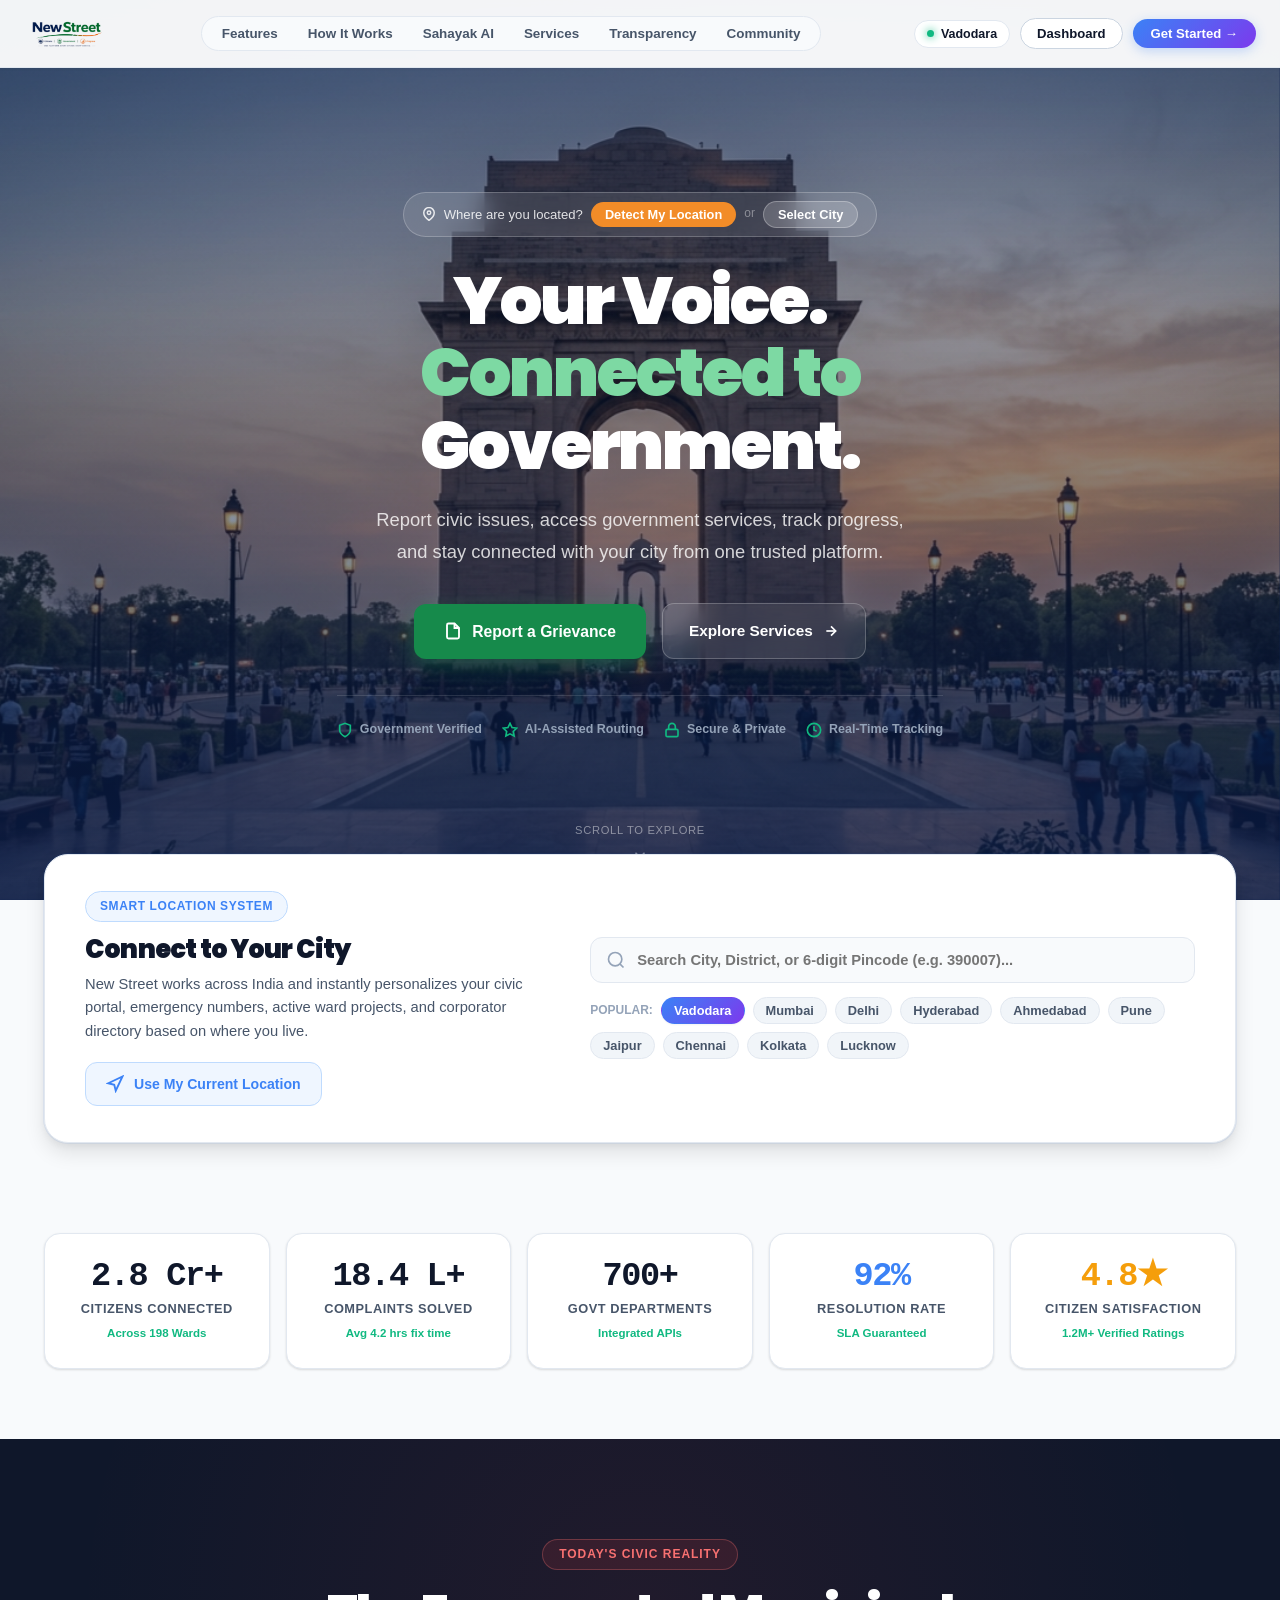
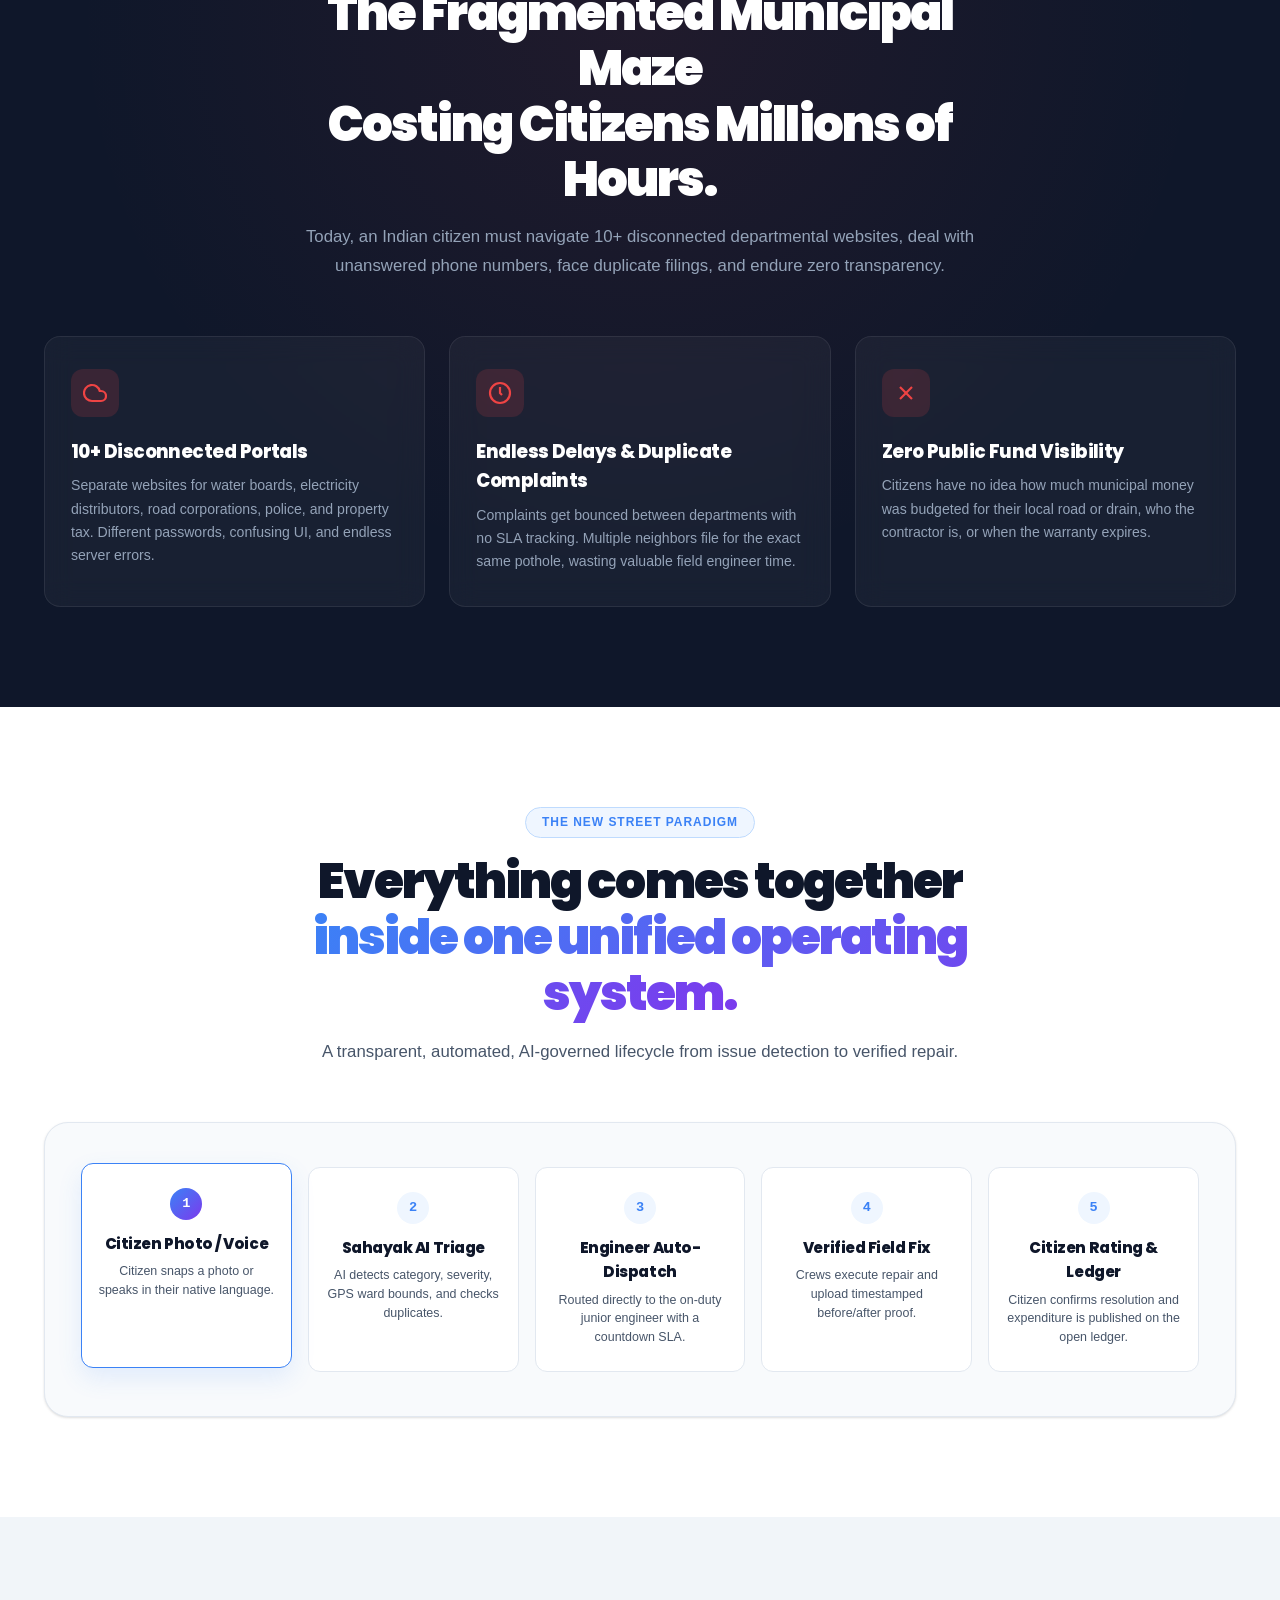
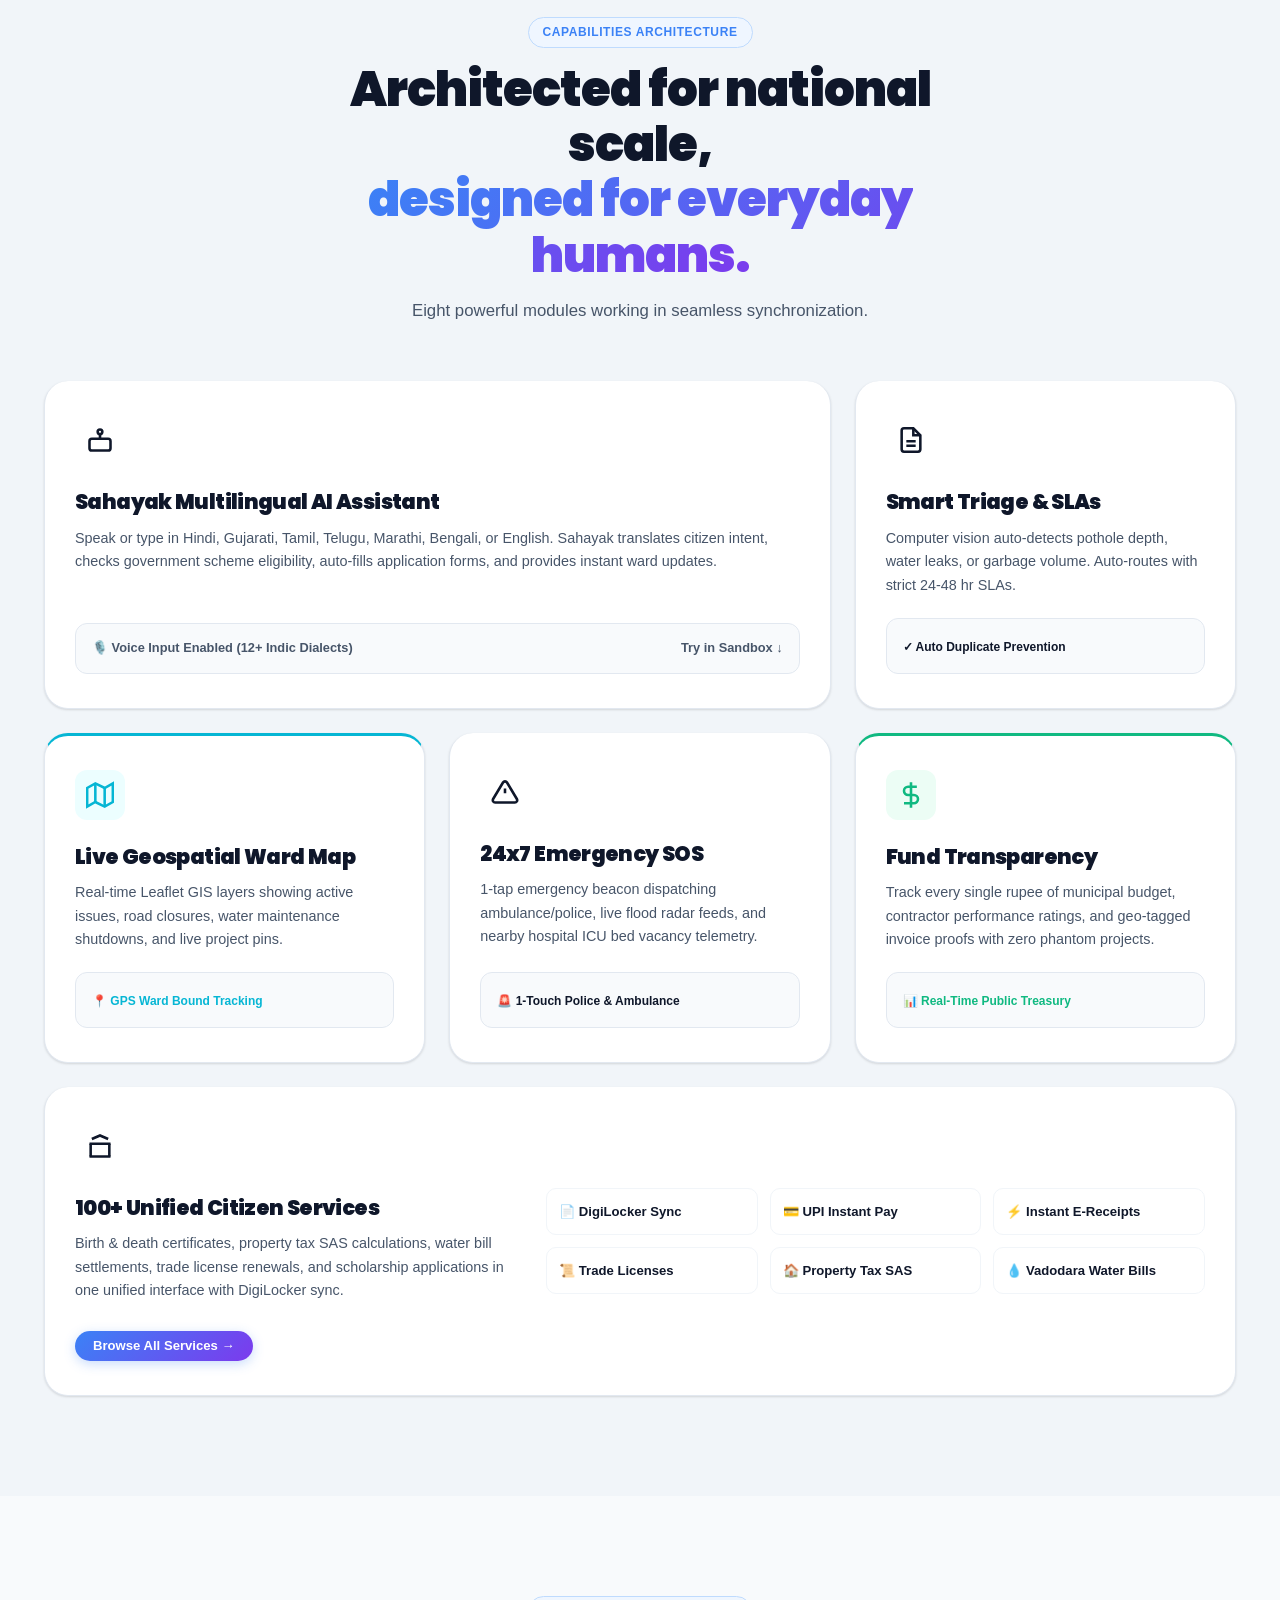
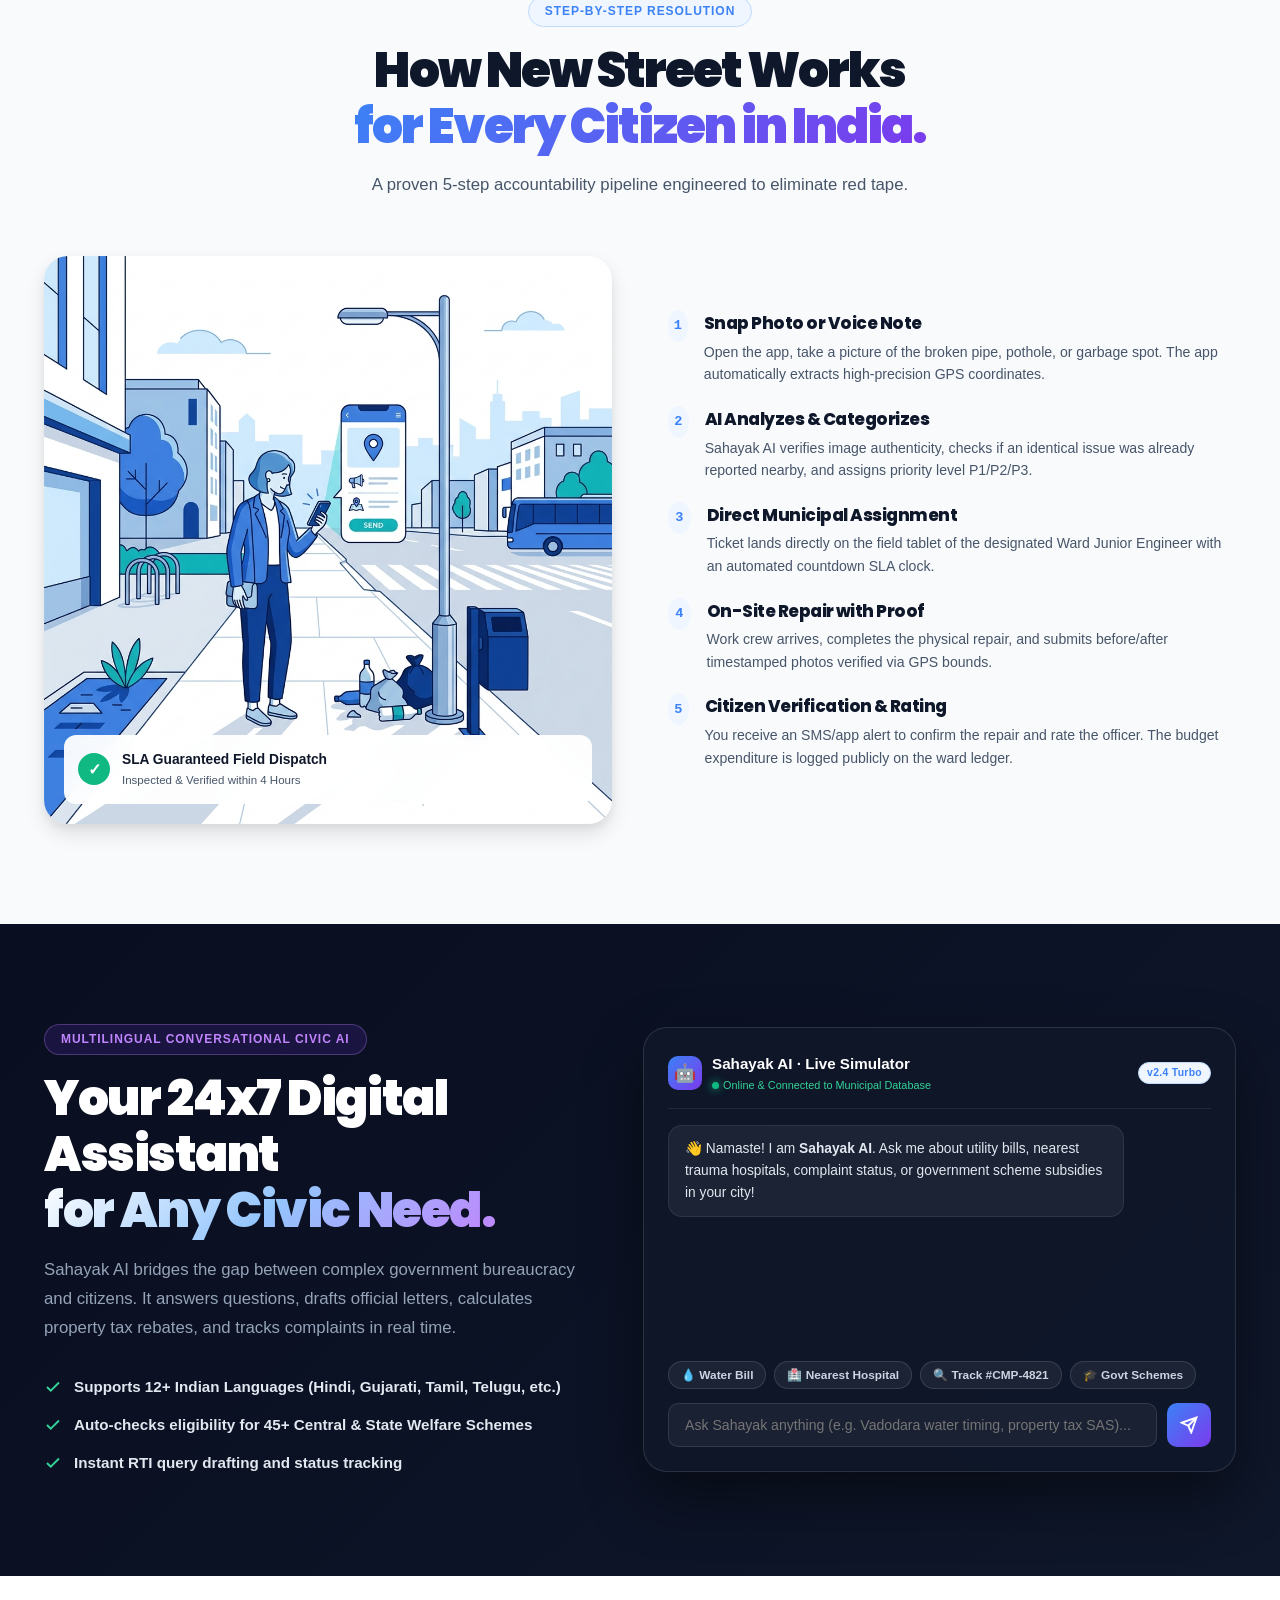
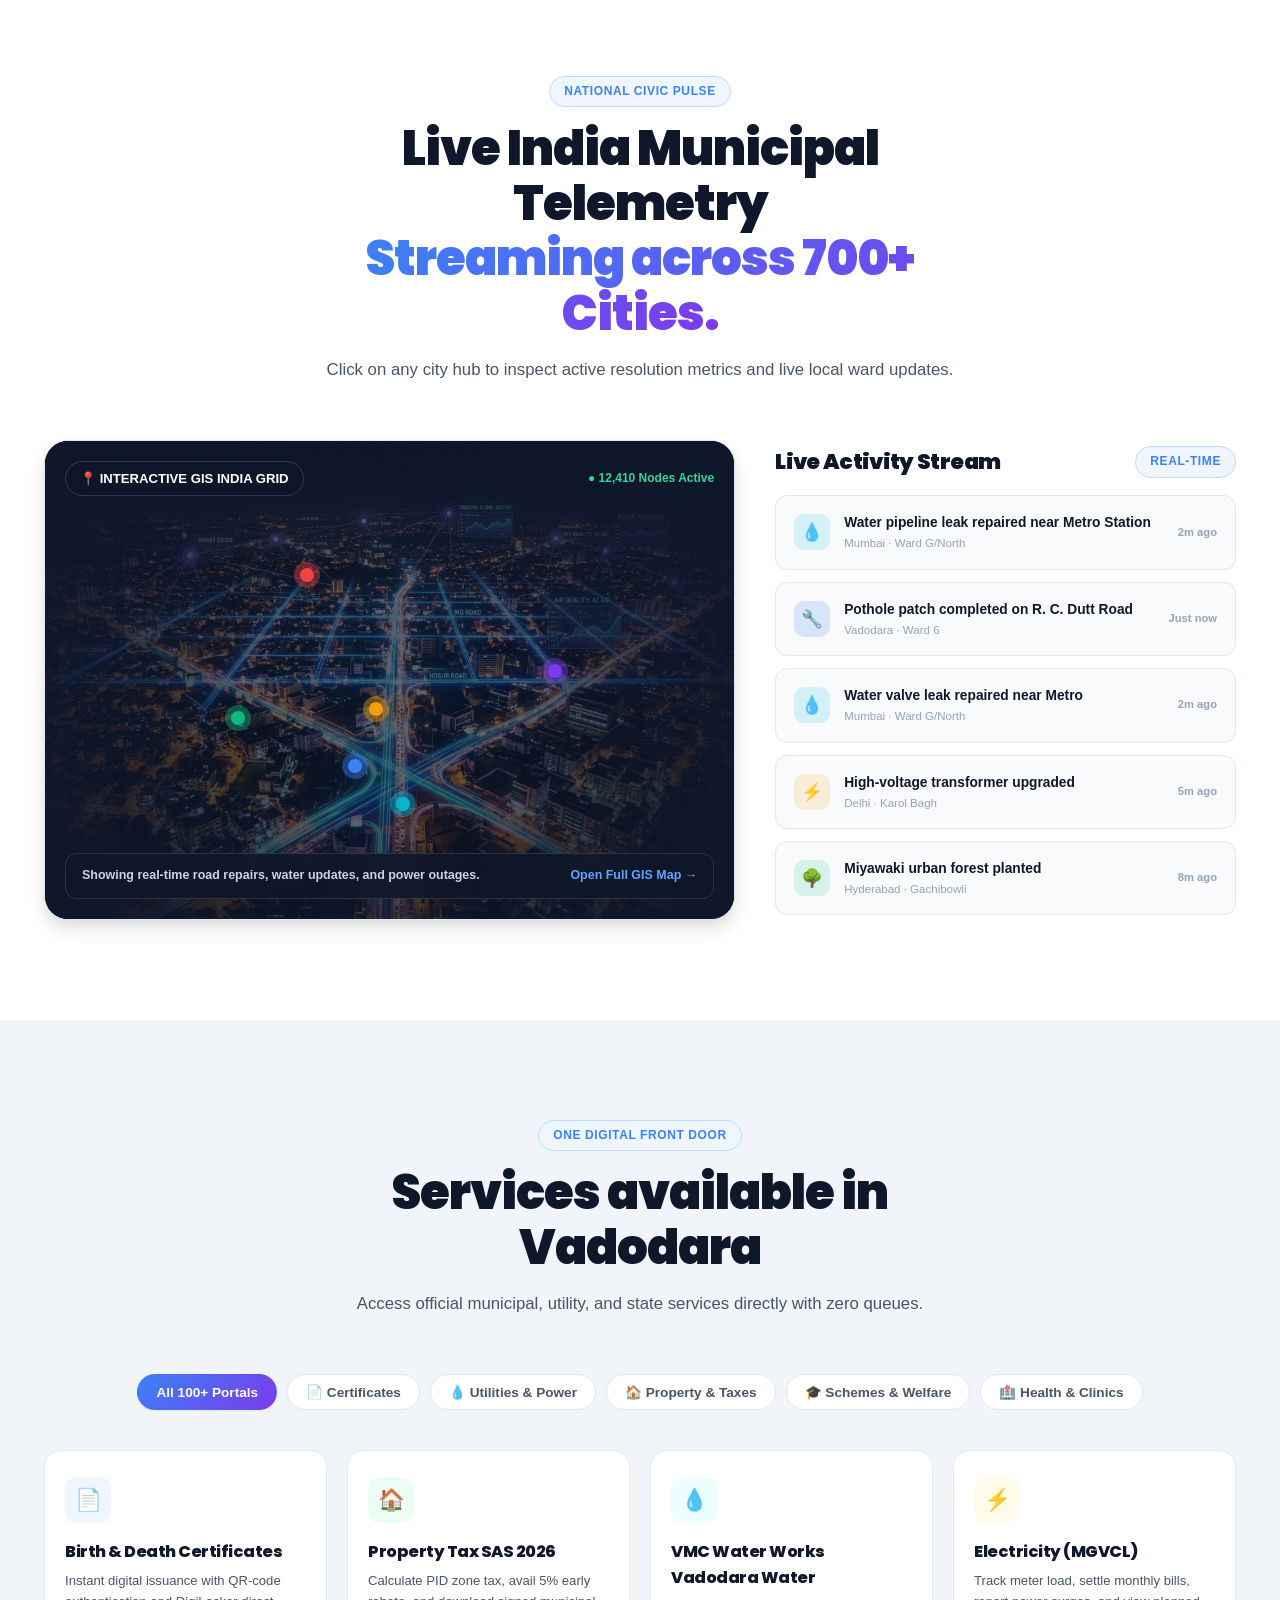
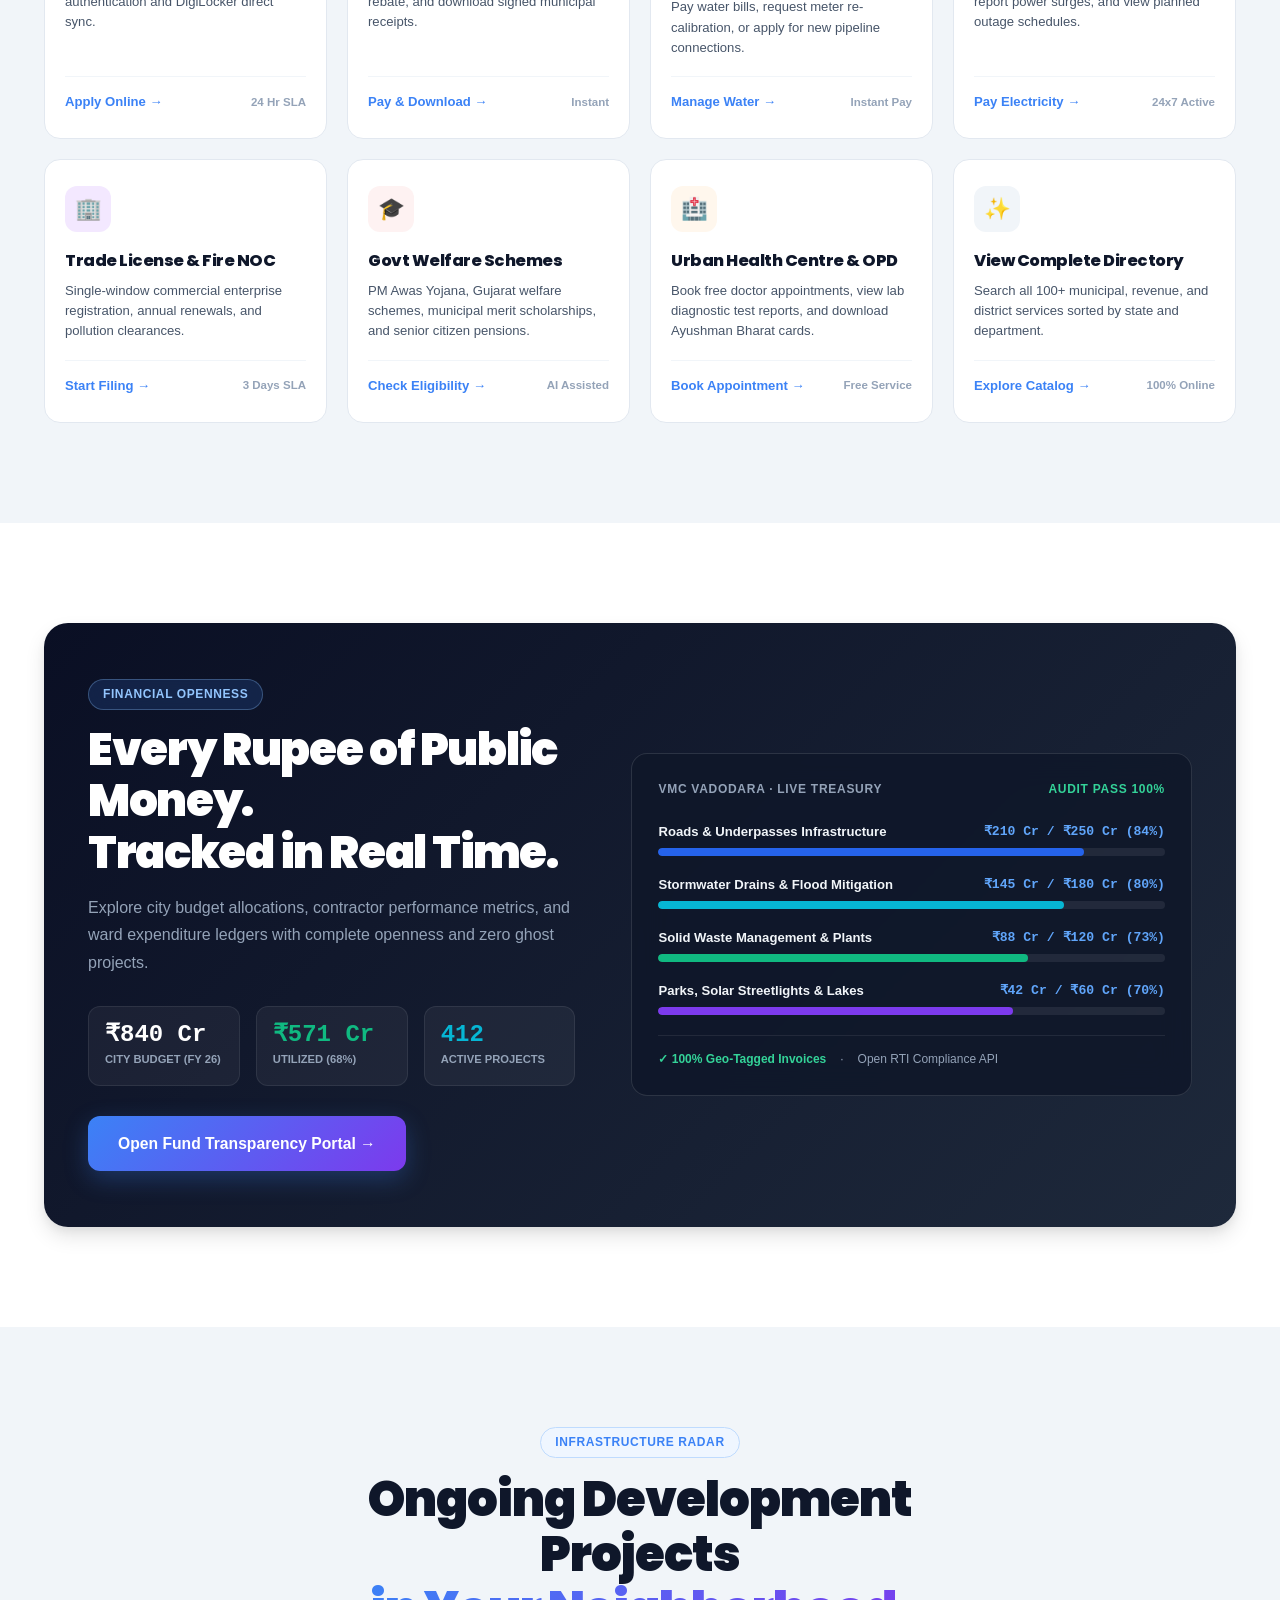
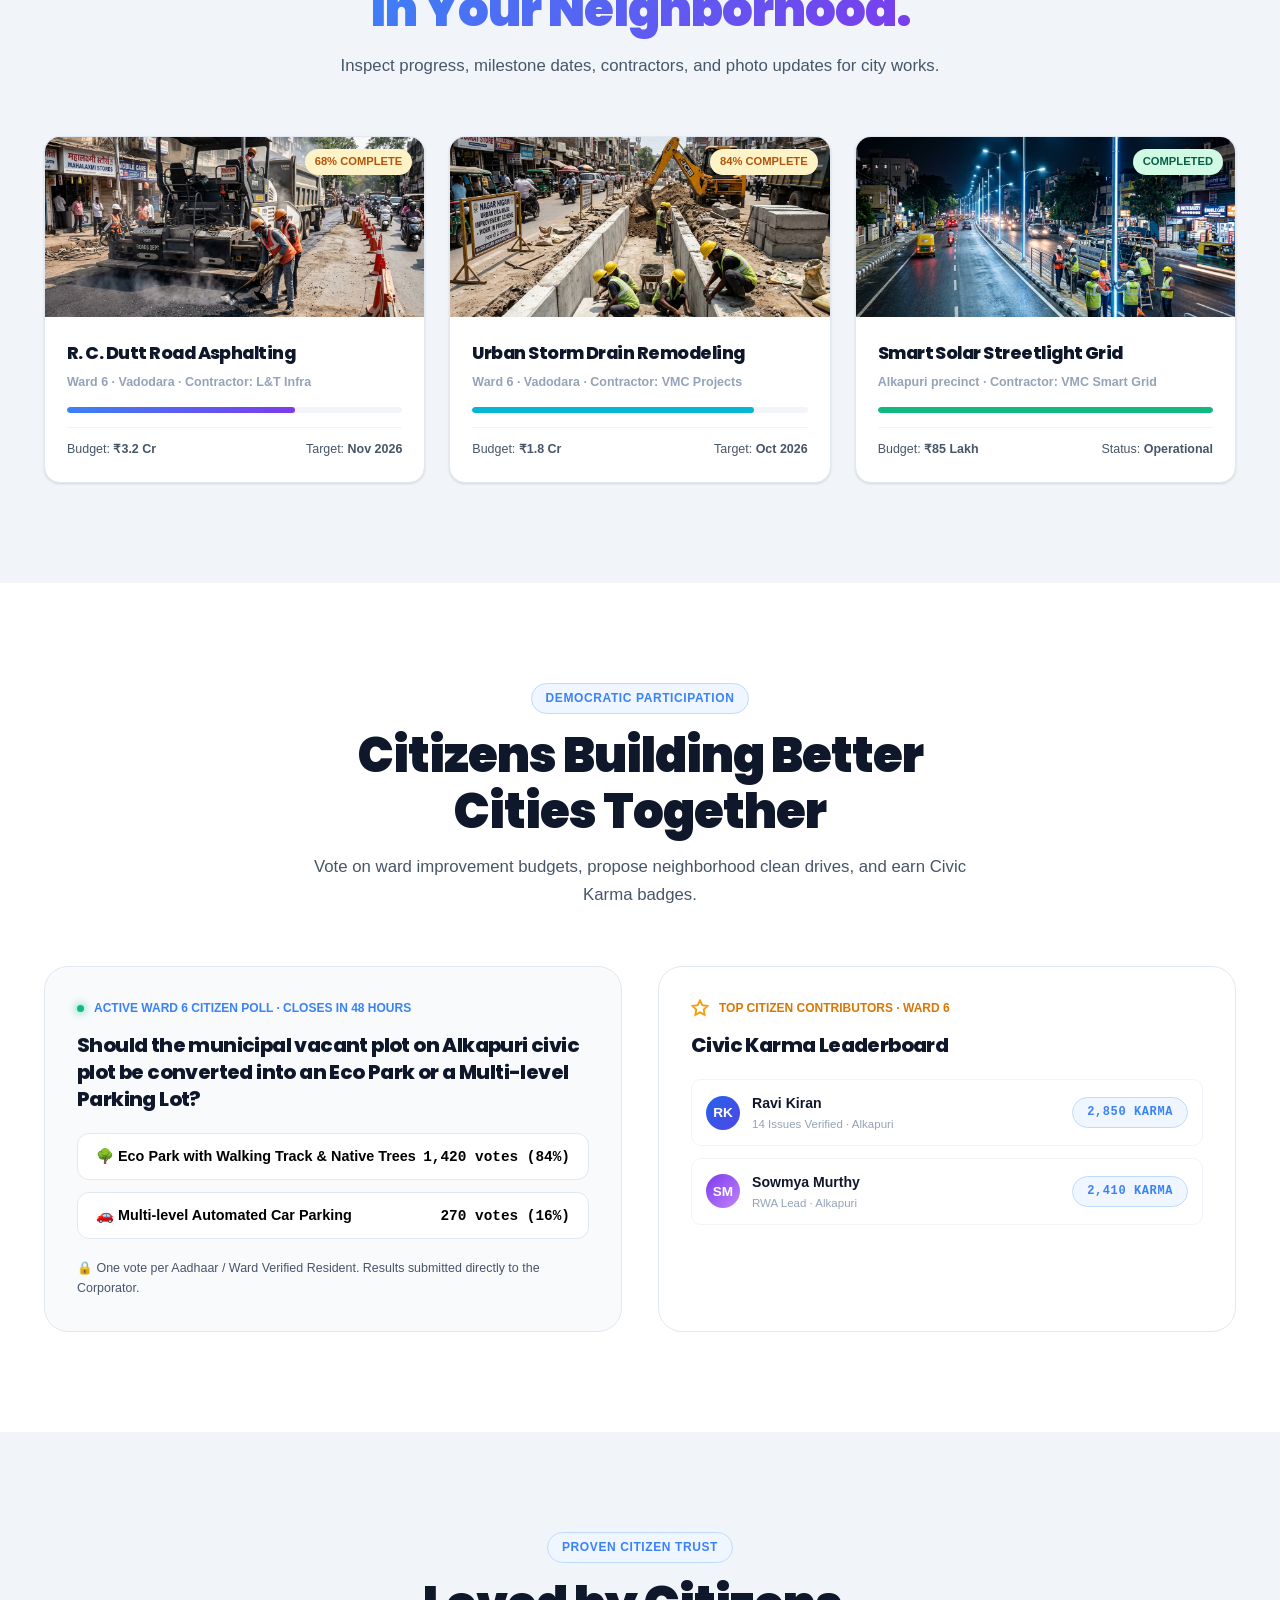
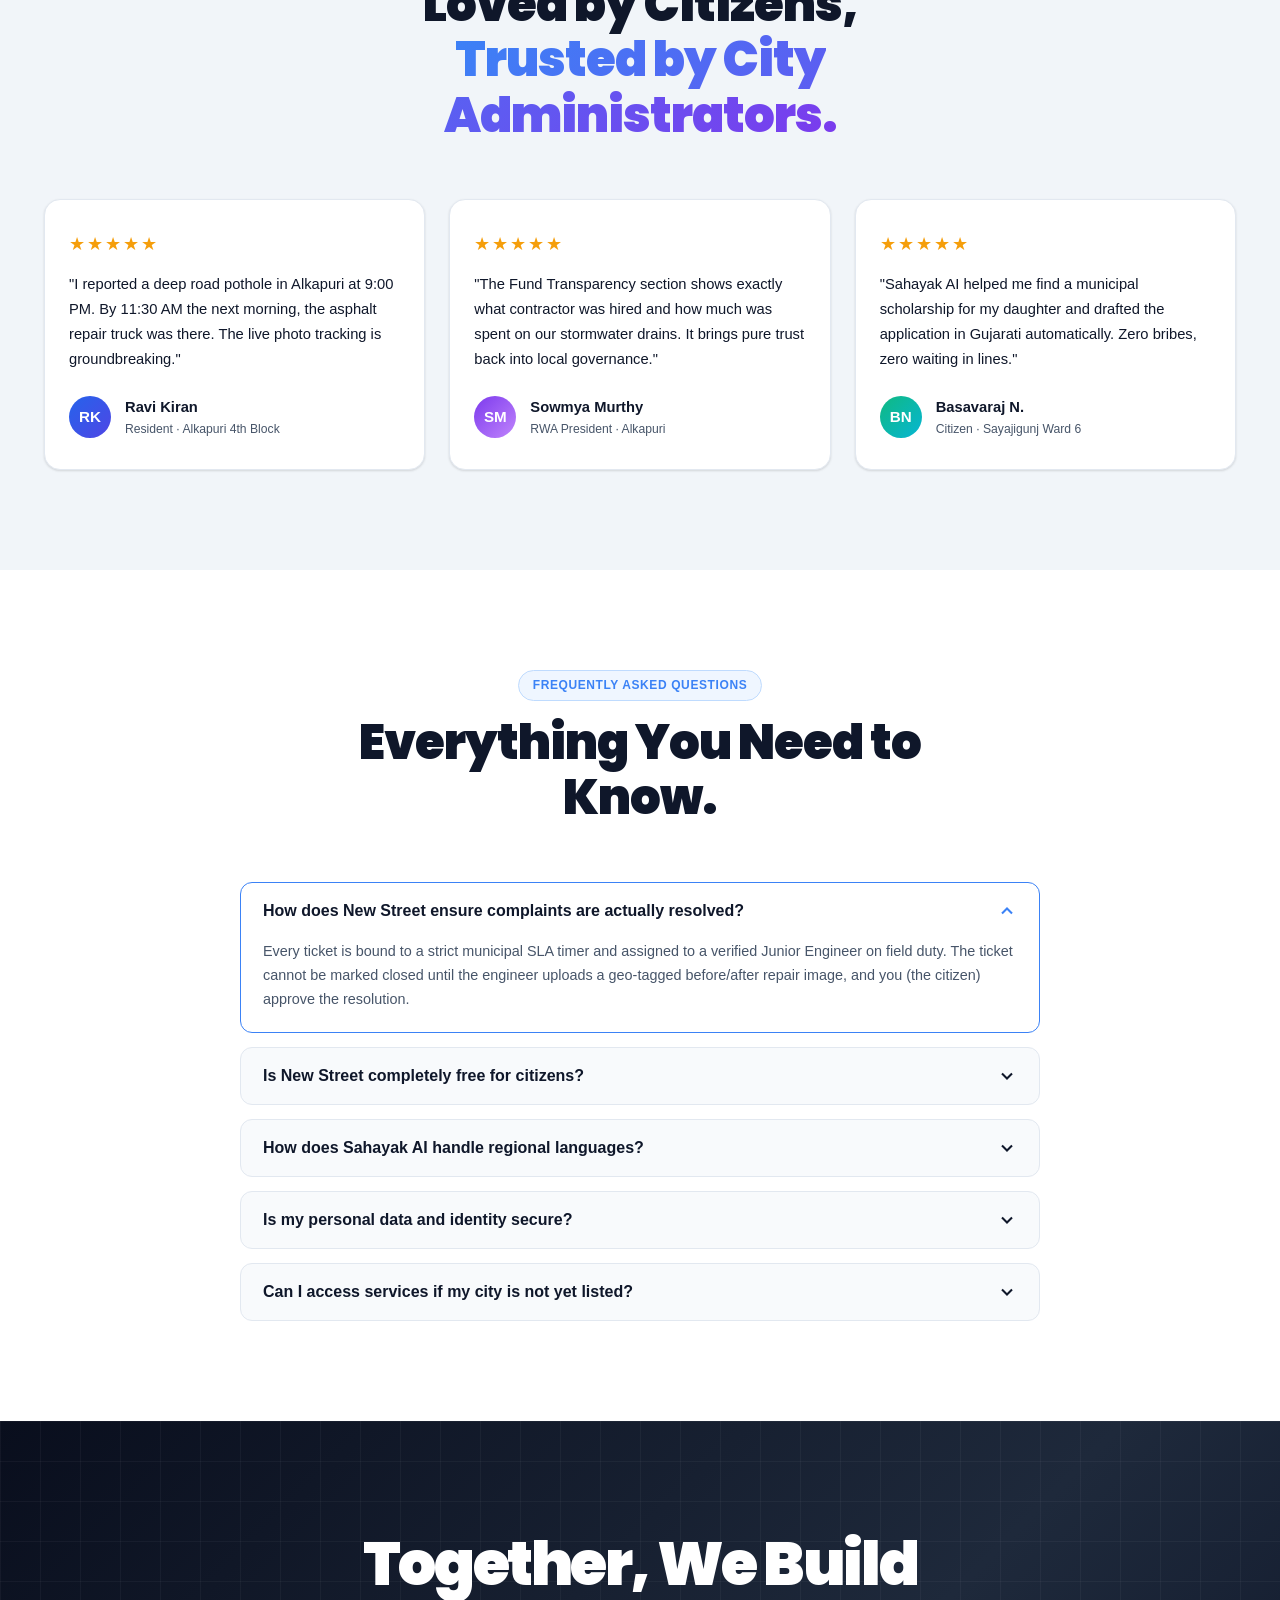
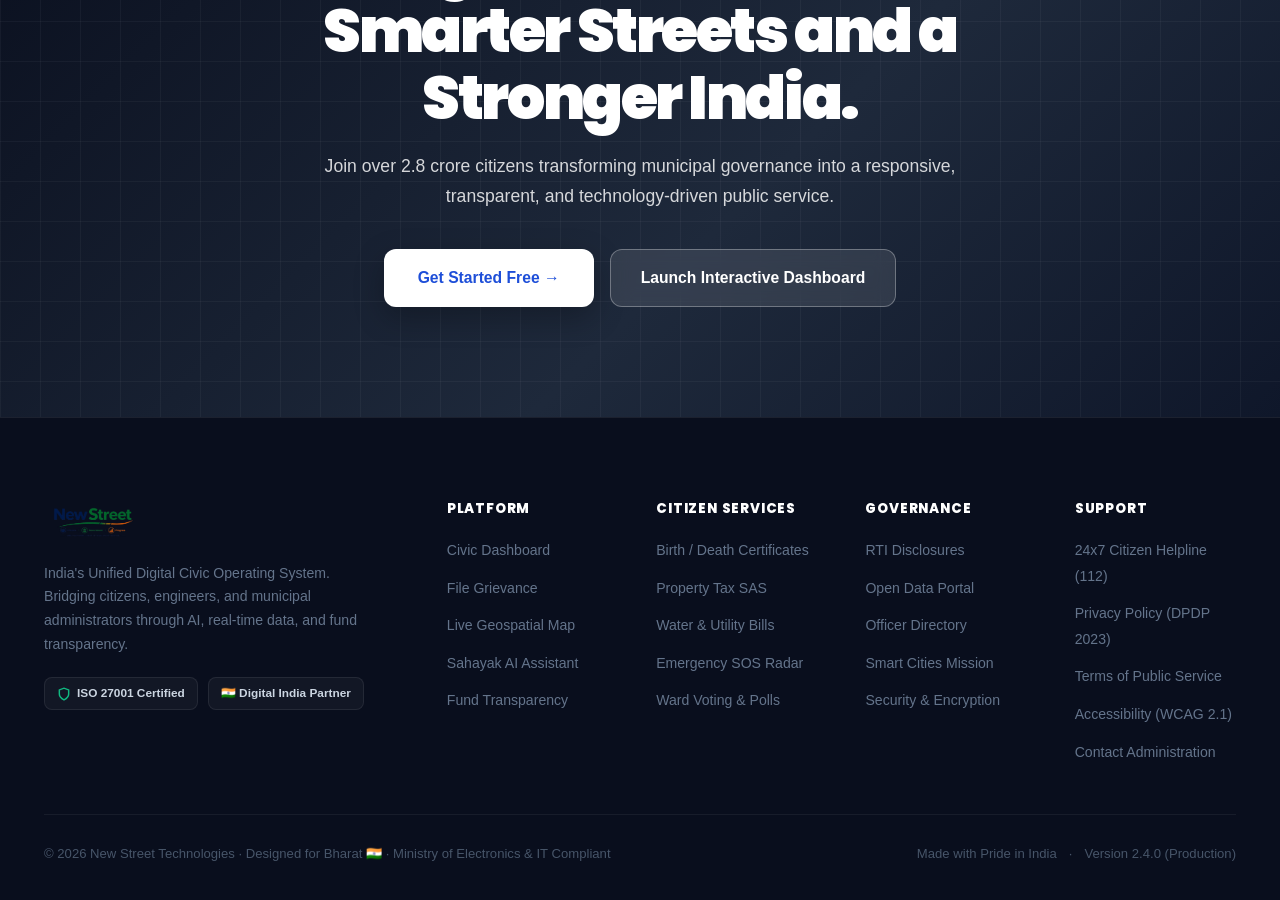
==== commit c960b372: "Initial commit" ====
--- a/index.html
+++ b/index.html
@@ -17,14 +17,7 @@
 <nav class="navbar" id="mainNav">
   <div class="nav-container">
     <a href="index.html" class="brand-wrapper">
-      <div class="brand-logo-icon">
-        <svg width="20" height="20" viewBox="0 0 24 24" fill="none" stroke="white" stroke-width="2.5">
-          <path d="M3 9l9-7 9 7v11a2 2 0 0 1-2 2H5a2 2 0 0 1-2-2z"/>
-          <polyline points="9 22 9 12 15 12 15 22"/>
-        </svg>
-      </div>
-      <span class="brand-text">New <span>Street</span></span>
-      <span class="brand-pill">2.0</span>
+      <img src="newstreet-logo.png" alt="New Street — Citizens, Government, Progress" class="brand-logo-image" />
     </a>
 
     <div class="nav-menu">
@@ -39,7 +32,7 @@
     <div class="nav-actions">
       <button class="nav-location-btn" id="navLocationBtn" title="Click to change city">
         <span class="nav-location-dot"></span>
-        <span id="navLocationText">Bengaluru</span>
+        <span id="navLocationText">Vadodara</span>
       </button>
 
       <a href="dashboard.html" class="btn-nav-outline">Dashboard</a>
@@ -67,145 +60,80 @@
   </div>
 </div>
 
-<!-- ─── 2. CINEMATIC HERO SECTION ─── -->
-<section class="hero-section">
-  <div class="hero-bg-overlay"></div>
-  <div class="hero-radial-glow"></div>
-  <div class="hero-grid-mesh"></div>
-  <div class="hero-particles-canvas" id="heroParticles"></div>
-
-  <div class="container" style="position:relative;z-index:3;">
-    <div class="hero-layout">
-
-      <!-- LEFT: Hero Copy -->
-      <div class="hero-left-content">
-        <div class="hero-announcement-badge">
-          <span class="hab-dot"></span>
-          <span>India's Digital Civic Operating System</span>
-        </div>
-
-        <h1 class="hero-headline">
-          One Platform.<br/>
-          <span class="highlight-word">Every Citizen.</span><br/>
-          Every Service.
-        </h1>
-
-        <p class="hero-subtitle">
-          Report civic issues, access 100+ government services, receive emergency alerts, discover welfare schemes, and track public funds in real time through one unified, intelligent platform.
-        </p>
-
-        <div class="hero-cta-group">
-          <a href="dashboard.html" class="btn-hero-primary">
-            <svg width="18" height="18" viewBox="0 0 24 24" fill="none" stroke="currentColor" stroke-width="2.5"><circle cx="12" cy="12" r="10"/><line x1="12" y1="8" x2="12" y2="12"/><line x1="12" y1="16" x2="12.01" y2="16"/></svg>
-            Report Issue
-          </a>
-          <a href="dashboard.html" class="btn-hero-secondary">
-            <svg width="18" height="18" viewBox="0 0 24 24" fill="none" stroke="currentColor" stroke-width="2.2"><polygon points="5 3 19 12 5 21 5 3"/></svg>
-            Explore Platform
-          </a>
-          <a href="#how" class="btn-hero-demo">
-            Watch 2-Min Demo →
-          </a>
-        </div>
-
-        <div class="hero-trust-badges">
-          <div class="htb-item">
-            <svg width="16" height="16" viewBox="0 0 24 24" fill="none" stroke="currentColor" stroke-width="2.5"><path d="M12 22s8-4 8-10V5l-8-3-8 3v7c0 6 8 10 8 10z"/></svg>
-            <span>Government Verified</span>
-          </div>
-          <div class="htb-item">
-            <svg width="16" height="16" viewBox="0 0 24 24" fill="none" stroke="currentColor" stroke-width="2.5"><polygon points="12 2 15.09 8.26 22 9.27 17 14.14 18.18 21.02 12 17.77 5.82 21.02 7 14.14 2 9.27 8.91 8.26 12 2"/></svg>
-            <span>Sahayak AI Powered</span>
-          </div>
-          <div class="htb-item">
-            <svg width="16" height="16" viewBox="0 0 24 24" fill="none" stroke="currentColor" stroke-width="2.5"><rect x="3" y="11" width="18" height="11" rx="2" ry="2"/><path d="M7 11V7a5 5 0 0 1 10 0v4"/></svg>
-            <span>256-Bit SSL Secure</span>
-          </div>
-          <div class="htb-item">
-            <svg width="16" height="16" viewBox="0 0 24 24" fill="none" stroke="currentColor" stroke-width="2.5"><circle cx="12" cy="12" r="10"/><polyline points="12 6 12 12 16 14"/></svg>
-            <span>Real-Time SLA</span>
-          </div>
-        </div>
-      </div>
-
-      <!-- RIGHT: Interactive Floating Glass HUD -->
-      <div class="hero-right-showcase">
-        <div class="hero-main-glass-card">
-          <div class="hmg-header">
-            <div class="hmg-telemetry-badge">
-              <span class="nav-location-dot"></span>
-              <span id="heroHudCity">BENGALURU · LIVE TELEMETRY</span>
-            </div>
-            <div class="hmg-status-indicator">AI ENGINE LIVE</div>
-          </div>
-
-          <div class="hmg-metric-tiles">
-            <div class="hmg-tile">
-              <div class="hmg-tile-val font-mono-num text-primary" id="heroHudActive">214</div>
-              <div class="hmg-tile-lbl">Active Issues</div>
-            </div>
-            <div class="hmg-tile">
-              <div class="hmg-tile-val font-mono-num text-emerald" id="heroHudResolved">162</div>
-              <div class="hmg-tile-lbl">Resolved Today</div>
-            </div>
-            <div class="hmg-tile">
-              <div class="hmg-tile-val font-mono-num text-amber">52</div>
-              <div class="hmg-tile-lbl">In Progress</div>
-            </div>
-          </div>
-
-          <div class="hmg-live-feed">
-            <div class="hmg-feed-item">
-              <div class="hmg-feed-icon" style="background:#EF4444;">
-                <svg width="14" height="14" viewBox="0 0 24 24" fill="none" stroke="white" stroke-width="2.5"><circle cx="12" cy="12" r="10"/><line x1="12" y1="8" x2="12" y2="12"/><line x1="12" y1="16" x2="12.01" y2="16"/></svg>
-              </div>
-              <div class="hmg-feed-info">
-                <div class="hmg-feed-title">Pothole on 8th Cross Road</div>
-                <div class="hmg-feed-meta">Ward 14 · Field truck dispatched · SLA: 3 hrs</div>
-              </div>
-              <span class="hmg-feed-time">Just now</span>
-            </div>
-
-            <div class="hmg-feed-item">
-              <div class="hmg-feed-icon" style="background:#10B981;">
-                <svg width="14" height="14" viewBox="0 0 24 24" fill="none" stroke="white" stroke-width="2.5"><polyline points="20 6 9 17 4 12"/></svg>
-              </div>
-              <div class="hmg-feed-info">
-                <div class="hmg-feed-title">Street LED Cluster Restored</div>
-                <div class="hmg-feed-meta">5th Main · ₹1.2L budget logged · Verified by BBMP</div>
-              </div>
-              <span class="hmg-feed-time">4m ago</span>
-            </div>
-
-            <div class="hmg-feed-item">
-              <div class="hmg-feed-icon" style="background:#2563EB;">
-                <svg width="14" height="14" viewBox="0 0 24 24" fill="none" stroke="white" stroke-width="2.5"><line x1="12" y1="1" x2="12" y2="23"/><path d="M17 5H9.5a3.5 3.5 0 0 0 0 7h5a3.5 3.5 0 0 1 0 7H6"/></svg>
-              </div>
-              <div class="hmg-feed-info">
-                <div class="hmg-feed-title">₹45.6L Released for Storm Drain</div>
-                <div class="hmg-feed-meta">3rd Block Urban Drainage · 68% milestone passed</div>
-              </div>
-              <span class="hmg-feed-time">12m ago</span>
-            </div>
-          </div>
-
-          <div class="hmg-footer-bar">
-            <span>Sahayak AI is processing 42 municipal sensor streams</span>
-            <span style="color:#60A5FA;font-weight:700;">99.8% System Uptime</span>
-          </div>
-        </div>
-
-        <!-- Floating AI Assistant Bubble -->
-        <div class="hero-floating-ai-card">
-          <div class="hfa-avatar">🤖</div>
-          <div class="hfa-body">
-            <div class="hfa-title">Sahayak AI Civic Assistant</div>
-            <div class="hfa-msg">"Where is my water bill?", "Track complaint #CMP-4821"</div>
-          </div>
-          <a href="#ai" class="hfa-action-btn">Try Sahayak →</a>
-        </div>
-      </div>
-
+<!-- ─── 2. CINEMATIC MONUMENT HERO SECTION ─── -->
+<section class="hero-section" id="hero">
+  <!-- Monument Background (India Gate) -->
+  <div class="hero-monument-wrap" id="heroMonumentWrap" aria-hidden="true">
+    <img src="india_gate_hero.jpg" alt="" class="hero-monument-img" id="heroMonumentImg" />
+    <div class="hero-monument-overlay"></div>
+  </div>
+
+  <div class="hero-content-wrap">
+    <div class="hero-inner">
+
+      <!-- Location prompt -->
+      <div class="hero-location-prompt" id="heroLocationPrompt">
+        <svg width="14" height="14" viewBox="0 0 24 24" fill="none" stroke="currentColor" stroke-width="2.5"><path d="M21 10c0 7-9 13-9 13s-9-6-9-13a9 9 0 0 1 18 0z"/><circle cx="12" cy="10" r="3"/></svg>
+        <span id="heroLocationText">Where are you located?</span>
+        <button class="hero-detect-btn" id="heroDetectBtn">Detect My Location</button>
+        <span class="hero-location-divider">or</span>
+        <button class="hero-select-btn" id="heroSelectCityBtn" onclick="document.getElementById('locationHub')?.scrollIntoView({behavior:'smooth'})">Select City</button>
+      </div>
+
+      <!-- Main Headline -->
+      <h1 class="hero-headline reveal">
+        Your Voice.<br/>
+        <span class="highlight-word">Connected to</span><br/>
+        Government.
+      </h1>
+
+      <p class="hero-subtitle reveal" style="transition-delay:0.1s;">
+        Report civic issues, access government services, track progress, and stay connected with your city from one trusted platform.
+      </p>
+
+      <!-- CTA Buttons -->
+      <div class="hero-cta-group reveal" style="transition-delay:0.2s;">
+        <a href="dashboard.html" class="btn-hero-primary">
+          <svg width="18" height="18" viewBox="0 0 24 24" fill="none" stroke="currentColor" stroke-width="2.5" aria-hidden="true"><path d="M14 2H6a2 2 0 0 0-2 2v16a2 2 0 0 0 2 2h12a2 2 0 0 0 2-2V8z"/><polyline points="14 2 14 8 20 8"/></svg>
+          Report a Grievance
+        </a>
+        <a href="#features" class="btn-hero-secondary">
+          Explore Services
+          <svg width="16" height="16" viewBox="0 0 24 24" fill="none" stroke="currentColor" stroke-width="2.5" aria-hidden="true"><line x1="5" y1="12" x2="19" y2="12"/><polyline points="12 5 19 12 12 19"/></svg>
+        </a>
+      </div>
+
+      <!-- Trust Badges -->
+      <div class="hero-trust-badges">
+        <div class="htb-item">
+          <svg width="16" height="16" viewBox="0 0 24 24" fill="none" stroke="currentColor" stroke-width="2.5"><path d="M12 22s8-4 8-10V5l-8-3-8 3v7c0 6 8 10 8 10z"/></svg>
+          <span>Government Verified</span>
+        </div>
+        <div class="htb-item">
+          <svg width="16" height="16" viewBox="0 0 24 24" fill="none" stroke="currentColor" stroke-width="2.5"><polygon points="12 2 15.09 8.26 22 9.27 17 14.14 18.18 21.02 12 17.77 5.82 21.02 7 14.14 2 9.27 8.91 8.26 12 2"/></svg>
+          <span>AI-Assisted Routing</span>
+        </div>
+        <div class="htb-item">
+          <svg width="16" height="16" viewBox="0 0 24 24" fill="none" stroke="currentColor" stroke-width="2.5"><rect x="3" y="11" width="18" height="11" rx="2" ry="2"/><path d="M7 11V7a5 5 0 0 1 10 0v4"/></svg>
+          <span>Secure & Private</span>
+        </div>
+        <div class="htb-item">
+          <svg width="16" height="16" viewBox="0 0 24 24" fill="none" stroke="currentColor" stroke-width="2.5"><circle cx="12" cy="12" r="10"/><polyline points="12 6 12 12 16 14"/></svg>
+          <span>Real-Time Tracking</span>
+        </div>
+      </div>
+
+      <!-- City ready state -->
+      <div class="hero-city-ready" id="heroCityReady" aria-live="polite"></div>
+
+    </div>
+  </div>
+
+  <!-- Scroll Cue -->
+  <div class="hero-scroll-cue" aria-hidden="true">
+    <div class="hsc-text">Scroll to explore</div>
+    <div class="hsc-arrow">
+      <svg width="18" height="18" viewBox="0 0 24 24" fill="none" stroke="currentColor" stroke-width="2"><polyline points="6 9 12 15 18 9"/></svg>
     </div>
   </div>
 </section>
@@ -229,12 +157,12 @@
       <div class="lhc-search-wrapper">
         <div class="lhc-input-group">
           <svg width="20" height="20" viewBox="0 0 24 24" fill="none" stroke="currentColor" stroke-width="2"><circle cx="11" cy="11" r="8"/><line x1="21" y1="21" x2="16.65" y2="16.65"/></svg>
-          <input type="text" class="lhc-input" id="citySearchInput" placeholder="Search City, District, or 6-digit Pincode (e.g. 560034)..." />
+          <input type="text" class="lhc-input" id="citySearchInput" placeholder="Search City, District, or 6-digit Pincode (e.g. 390007)..." />
         </div>
 
         <div class="lhc-popular-cities">
           <span class="lhc-pop-label">Popular:</span>
-          <button class="city-pill active" data-city="Bengaluru">Bengaluru</button>
+          <button class="city-pill active" data-city="Vadodara">Vadodara</button>
           <button class="city-pill" data-city="Mumbai">Mumbai</button>
           <button class="city-pill" data-city="Delhi">Delhi</button>
           <button class="city-pill" data-city="Hyderabad">Hyderabad</button>
@@ -392,7 +320,7 @@
             <svg width="28" height="28" viewBox="0 0 24 24" fill="none" stroke="currentColor" stroke-width="2.2"><rect x="3" y="11" width="18" height="10" rx="2"/><circle cx="12" cy="5" r="2"/><path d="M12 7v4"/><line x1="8" y1="16" x2="8" y2="16"/><line x1="16" y1="16" x2="16" y2="16"/></svg>
           </div>
           <h3 class="bc-title">Sahayak Multilingual AI Assistant</h3>
-          <p class="bc-desc">Speak or type in Hindi, Kannada, Tamil, Telugu, Marathi, Bengali, or English. Sahayak translates citizen intent, checks government scheme eligibility, auto-fills application forms, and provides instant ward updates.</p>
+          <p class="bc-desc">Speak or type in Hindi, Gujarati, Tamil, Telugu, Marathi, Bengali, or English. Sahayak translates citizen intent, checks government scheme eligibility, auto-fills application forms, and provides instant ward updates.</p>
         </div>
         <div class="bc-interactive-preview">
           <div style="display:flex;align-items:center;justify-content:space-between;font-size:0.8rem;font-weight:700;color:var(--text-secondary);">
@@ -476,7 +404,7 @@
             <div style="background:var(--bg-subtle);border:1px solid var(--border-light);border-radius:10px;padding:12px;font-size:0.82rem;font-weight:700;">⚡ Instant E-Receipts</div>
             <div style="background:var(--bg-subtle);border:1px solid var(--border-light);border-radius:10px;padding:12px;font-size:0.82rem;font-weight:700;">📜 Trade Licenses</div>
             <div style="background:var(--bg-subtle);border:1px solid var(--border-light);border-radius:10px;padding:12px;font-size:0.82rem;font-weight:700;">🏠 Property Tax SAS</div>
-            <div style="background:var(--bg-subtle);border:1px solid var(--border-light);border-radius:10px;padding:12px;font-size:0.82rem;font-weight:700;">💧 Kaveri Water Bills</div>
+            <div style="background:var(--bg-subtle);border:1px solid var(--border-light);border-radius:10px;padding:12px;font-size:0.82rem;font-weight:700;">💧 Vadodara Water Bills</div>
           </div>
         </div>
       </div>
@@ -566,7 +494,7 @@
         <div class="ai-features-list">
           <div class="aif-item">
             <svg width="18" height="18" viewBox="0 0 24 24" fill="none" stroke="currentColor" stroke-width="2.5"><polyline points="20 6 9 17 4 12"/></svg>
-            <span>Supports 12+ Indian Languages (Hindi, Kannada, Tamil, Telugu, etc.)</span>
+            <span>Supports 12+ Indian Languages (Hindi, Gujarati, Tamil, Telugu, etc.)</span>
           </div>
           <div class="aif-item">
             <svg width="18" height="18" viewBox="0 0 24 24" fill="none" stroke="currentColor" stroke-width="2.5"><polyline points="20 6 9 17 4 12"/></svg>
@@ -609,7 +537,7 @@
         </div>
 
         <div class="chat-input-bar">
-          <input type="text" class="chat-input-field" id="chatInputField" placeholder="Ask Sahayak anything (e.g. Kaveri water timing, property tax SAS)..." />
+          <input type="text" class="chat-input-field" id="chatInputField" placeholder="Ask Sahayak anything (e.g. Vadodara water timing, property tax SAS)..." />
           <button class="chat-send-btn" id="chatSendBtn" aria-label="Send message">
             <svg width="18" height="18" viewBox="0 0 24 24" fill="none" stroke="currentColor" stroke-width="2.5"><line x1="22" y1="2" x2="11" y2="13"/><polygon points="22 2 15 22 11 13 2 9 22 2"/></svg>
           </button>
@@ -640,7 +568,7 @@
         </div>
 
         <!-- Glowing City Pins -->
-        <div class="lmc-pin lmc-pin-blr" data-city="Bengaluru" title="Bengaluru (Ward 14)"></div>
+        <div class="lmc-pin lmc-pin-blr" data-city="Vadodara" title="Vadodara (Ward 6)"></div>
         <div class="lmc-pin lmc-pin-mum" data-city="Mumbai" title="Mumbai (BMC)"></div>
         <div class="lmc-pin lmc-pin-del" data-city="Delhi" title="Delhi (MCD)"></div>
         <div class="lmc-pin lmc-pin-hyd" data-city="Hyderabad" title="Hyderabad (GHMC)"></div>
@@ -664,8 +592,8 @@
           <div class="lfs-item">
             <div style="width:36px;height:36px;border-radius:10px;background:rgba(37,99,235,0.15);display:flex;align-items:center;justify-content:center;font-size:1.1rem;flex-shrink:0;">🔧</div>
             <div style="flex:1;">
-              <div style="font-size:0.86rem;font-weight:700;color:var(--text-primary);">Pothole patch completed on 5th Main</div>
-              <div style="font-size:0.72rem;color:var(--text-tertiary);">Bengaluru · Ward 14</div>
+              <div style="font-size:0.86rem;font-weight:700;color:var(--text-primary);">Pothole patch completed on R. C. Dutt Road</div>
+              <div style="font-size:0.72rem;color:var(--text-tertiary);">Vadodara · Ward 6</div>
             </div>
             <span style="font-size:0.7rem;color:var(--text-tertiary);font-weight:600;">Just now</span>
           </div>
@@ -707,7 +635,7 @@
   <div class="container">
     <div class="section-head reveal">
       <span class="badge-tag badge-blue" style="margin-bottom:14px;">ONE DIGITAL FRONT DOOR</span>
-      <h2 class="section-h2" id="servicesDynamicCity">Services available in Bengaluru</h2>
+      <h2 class="section-h2" id="servicesDynamicCity">Services available in Vadodara</h2>
       <p class="section-sub">Access official municipal, utility, and state services directly with zero queues.</p>
     </div>
 
@@ -747,7 +675,7 @@
       <!-- 3 -->
       <div class="svc-catalog-card reveal" data-category="utilities" style="transition-delay:0.1s;">
         <div class="scc-icon" style="background:#ECFEFF;color:#0891B2;">💧</div>
-        <h4 class="scc-name">BWSSB Kaveri Water</h4>
+        <h4 class="scc-name">VMC Water Works Vadodara Water</h4>
         <p class="scc-desc">Pay water bills, request meter re-calibration, or apply for new pipeline connections.</p>
         <div class="scc-actions">
           <a href="dashboard.html" class="scc-link">Manage Water →</a>
@@ -758,7 +686,7 @@
       <!-- 4 -->
       <div class="svc-catalog-card reveal" data-category="utilities" style="transition-delay:0.15s;">
         <div class="scc-icon" style="background:#FFFBEB;color:#D97706;">⚡</div>
-        <h4 class="scc-name">Electricity (BESCOM)</h4>
+        <h4 class="scc-name">Electricity (MGVCL)</h4>
         <p class="scc-desc">Track meter load, settle monthly bills, report power surges, and view planned outage schedules.</p>
         <div class="scc-actions">
           <a href="dashboard.html" class="scc-link">Pay Electricity →</a>
@@ -781,7 +709,7 @@
       <div class="svc-catalog-card reveal" data-category="welfare" style="transition-delay:0.25s;">
         <div class="scc-icon" style="background:#FEF2F2;color:#DC2626;">🎓</div>
         <h4 class="scc-name">Govt Welfare Schemes</h4>
-        <p class="scc-desc">PM Awas Yojana, Gruha Jyothi, municipal merit scholarships, and senior citizen pensions.</p>
+        <p class="scc-desc">PM Awas Yojana, Gujarat welfare schemes, municipal merit scholarships, and senior citizen pensions.</p>
         <div class="scc-actions">
           <a href="dashboard.html" class="scc-link">Check Eligibility →</a>
           <span class="scc-sla">AI Assisted</span>
@@ -791,7 +719,7 @@
       <!-- 7 -->
       <div class="svc-catalog-card reveal" data-category="health" style="transition-delay:0.3s;">
         <div class="scc-icon" style="background:#FFF7ED;color:#EA580C;">🏥</div>
-        <h4 class="scc-name">Namma Clinic & OPD</h4>
+        <h4 class="scc-name">Urban Health Centre & OPD</h4>
         <p class="scc-desc">Book free doctor appointments, view lab diagnostic test reports, and download Ayushman Bharat cards.</p>
         <div class="scc-actions">
           <a href="dashboard.html" class="scc-link">Book Appointment →</a>
@@ -847,7 +775,7 @@
       <!-- Live Treasury Progress Visualizer -->
       <div class="treasury-live-card">
         <div class="tlc-header">
-          <span id="treasuryDynamicCity">BBMP BENGALURU · LIVE TREASURY</span>
+          <span id="treasuryDynamicCity">VMC VADODARA · LIVE TREASURY</span>
           <span style="color:#34D399;font-weight:700;">AUDIT PASS 100%</span>
         </div>
 
@@ -920,8 +848,8 @@
           <span class="dpc-status-badge status-inprog">68% Complete</span>
         </div>
         <div class="dpc-body">
-          <h4 class="dpc-title">Outer Ring Road Asphalting</h4>
-          <div class="dpc-ward">Ward 14 · Bengaluru · Contractor: L&T Infra</div>
+          <h4 class="dpc-title">R. C. Dutt Road Asphalting</h4>
+          <div class="dpc-ward">Ward 6 · Vadodara · Contractor: L&T Infra</div>
           <div class="dpc-progress-track">
             <div class="dpc-progress-fill" style="width:68%;"></div>
           </div>
@@ -940,7 +868,7 @@
         </div>
         <div class="dpc-body">
           <h4 class="dpc-title">Urban Storm Drain Remodeling</h4>
-          <div class="dpc-ward">Ward 14 · Bengaluru · Contractor: BBMP Projects</div>
+          <div class="dpc-ward">Ward 6 · Vadodara · Contractor: VMC Projects</div>
           <div class="dpc-progress-track">
             <div class="dpc-progress-fill" style="width:84%;background:#06B6D4;"></div>
           </div>
@@ -959,7 +887,7 @@
         </div>
         <div class="dpc-body">
           <h4 class="dpc-title">Smart Solar Streetlight Grid</h4>
-          <div class="dpc-ward">5th to 9th Cross · Contractor: Havells Smart Grid</div>
+          <div class="dpc-ward">Alkapuri precinct · Contractor: VMC Smart Grid</div>
           <div class="dpc-progress-track">
             <div class="dpc-progress-fill" style="width:100%;background:#10B981;"></div>
           </div>
@@ -987,9 +915,9 @@
       <div class="comm-poll-card reveal">
         <div class="cpc-header">
           <span class="nav-location-dot"></span>
-          <span>ACTIVE WARD 14 CITIZEN POLL · CLOSES IN 48 HOURS</span>
-        </div>
-        <h3 class="cpc-question">Should the municipal vacant plot on 4th Main be converted into an Eco Park or a Multi-level Parking Lot?</h3>
+          <span>ACTIVE WARD 6 CITIZEN POLL · CLOSES IN 48 HOURS</span>
+        </div>
+        <h3 class="cpc-question">Should the municipal vacant plot on Alkapuri civic plot be converted into an Eco Park or a Multi-level Parking Lot?</h3>
         
         <div class="cpc-poll-options">
           <button class="poll-opt-btn" data-choice="park">
@@ -1011,7 +939,7 @@
       <div class="comm-poll-card reveal" style="transition-delay:0.1s;background:#FFFFFF;">
         <div class="cpc-header">
           <svg width="18" height="18" viewBox="0 0 24 24" fill="none" stroke="#F59E0B" stroke-width="2.5"><polygon points="12 2 15.09 8.26 22 9.27 17 14.14 18.18 21.02 12 17.77 5.82 21.02 7 14.14 2 9.27 8.91 8.26 12 2"/></svg>
-          <span style="color:#D97706;">TOP CITIZEN CONTRIBUTORS · WARD 14</span>
+          <span style="color:#D97706;">TOP CITIZEN CONTRIBUTORS · WARD 6</span>
         </div>
         <h3 class="cpc-question">Civic Karma Leaderboard</h3>
 
@@ -1021,7 +949,7 @@
               <div style="width:34px;height:34px;border-radius:50%;background:linear-gradient(135deg,#2563EB,#4F46E5);color:#fff;display:flex;align-items:center;justify-content:center;font-weight:800;font-size:0.85rem;">RK</div>
               <div>
                 <div style="font-size:0.88rem;font-weight:800;color:var(--text-primary);">Ravi Kiran</div>
-                <div style="font-size:0.72rem;color:var(--text-tertiary);">14 Issues Verified · Koramangala</div>
+                <div style="font-size:0.72rem;color:var(--text-tertiary);">14 Issues Verified · Alkapuri</div>
               </div>
             </div>
             <span class="badge-tag badge-blue font-mono-num">2,850 Karma</span>
@@ -1032,7 +960,7 @@
               <div style="width:34px;height:34px;border-radius:50%;background:linear-gradient(135deg,#7C3AED,#C084FC);color:#fff;display:flex;align-items:center;justify-content:center;font-weight:800;font-size:0.85rem;">SM</div>
               <div>
                 <div style="font-size:0.88rem;font-weight:800;color:var(--text-primary);">Sowmya Murthy</div>
-                <div style="font-size:0.72rem;color:var(--text-tertiary);">RWA Lead · Indiranagar</div>
+                <div style="font-size:0.72rem;color:var(--text-tertiary);">RWA Lead · Alkapuri</div>
               </div>
             </div>
             <span class="badge-tag badge-blue font-mono-num">2,410 Karma</span>
@@ -1054,12 +982,12 @@
     <div class="testimonials-grid">
       <div class="test-card reveal">
         <div class="test-stars">★★★★★</div>
-        <p class="test-quote">"I reported a deep road pothole in Koramangala at 9:00 PM. By 11:30 AM the next morning, the asphalt repair truck was there. The live photo tracking is groundbreaking."</p>
+        <p class="test-quote">"I reported a deep road pothole in Alkapuri at 9:00 PM. By 11:30 AM the next morning, the asphalt repair truck was there. The live photo tracking is groundbreaking."</p>
         <div class="test-author-row">
           <div class="test-avatar" style="background:linear-gradient(135deg,#2563EB,#4F46E5);">RK</div>
           <div>
             <div class="test-name">Ravi Kiran</div>
-            <div class="test-role">Resident · Koramangala 4th Block</div>
+            <div class="test-role">Resident · Alkapuri 4th Block</div>
           </div>
         </div>
       </div>
@@ -1071,19 +999,19 @@
           <div class="test-avatar" style="background:linear-gradient(135deg,#7C3AED,#C084FC);">SM</div>
           <div>
             <div class="test-name">Sowmya Murthy</div>
-            <div class="test-role">RWA President · Indiranagar</div>
+            <div class="test-role">RWA President · Alkapuri</div>
           </div>
         </div>
       </div>
 
       <div class="test-card reveal" style="transition-delay:0.2s;">
         <div class="test-stars">★★★★★</div>
-        <p class="test-quote">"Sahayak AI helped me find a municipal scholarship for my daughter and drafted the application in Kannada automatically. Zero bribes, zero waiting in lines."</p>
+        <p class="test-quote">"Sahayak AI helped me find a municipal scholarship for my daughter and drafted the application in Gujarati automatically. Zero bribes, zero waiting in lines."</p>
         <div class="test-author-row">
           <div class="test-avatar" style="background:linear-gradient(135deg,#10B981,#06B6D4);">BN</div>
           <div>
             <div class="test-name">Basavaraj N.</div>
-            <div class="test-role">Citizen · Hebbal Ward 14</div>
+            <div class="test-role">Citizen · Sayajigunj Ward 6</div>
           </div>
         </div>
       </div>
@@ -1126,7 +1054,7 @@
           <svg class="faq-icon-arrow" width="20" height="20" viewBox="0 0 24 24" fill="none" stroke="currentColor" stroke-width="2.5"><polyline points="6 9 12 15 18 9"/></svg>
         </button>
         <div class="faq-answer-body">
-          Sahayak uses native Indian language models supporting Hindi, Kannada, Tamil, Telugu, Marathi, Bengali, Gujarati, and English. You can speak voice notes or write in colloquial text, and Sahayak translates it into formal municipal terminology.
+          Sahayak uses native Indian language models supporting Hindi, Gujarati, Tamil, Telugu, Marathi, Bengali, Gujarati, and English. You can speak voice notes or write in colloquial text, and Sahayak translates it into formal municipal terminology.
         </div>
       </div>
 
@@ -1175,13 +1103,7 @@
       <!-- Col 1: Brand -->
       <div class="f-brand-block">
         <a href="index.html" class="f-brand-logo">
-          <div class="brand-logo-icon" style="width:36px;height:36px;">
-            <svg width="20" height="20" viewBox="0 0 24 24" fill="none" stroke="white" stroke-width="2.5">
-              <path d="M3 9l9-7 9 7v11a2 2 0 0 1-2 2H5a2 2 0 0 1-2-2z"/>
-              <polyline points="9 22 9 12 15 12 15 22"/>
-            </svg>
-          </div>
-          <span class="f-brand-name">New <span>Street</span></span>
+          <img src="newstreet-logo.png" alt="New Street" class="footer-brand-image" />
         </a>
         <p class="f-brand-desc">
           India's Unified Digital Civic Operating System. Bridging citizens, engineers, and municipal administrators through AI, real-time data, and fund transparency.
--- a/landing_v2.css
+++ b/landing_v2.css
@@ -96,9 +96,9 @@
   --nav-h:             68px;
 
   /* ── Fonts ── */
-  --font-sans:         'Inter', -apple-system, BlinkMacSystemFont, 'Segoe UI', Roboto, sans-serif;
-  --font-alt:          'Outfit', 'Poppins', sans-serif;
-  --font-mono:         'Space Grotesk', 'SF Mono', monospace;
+  --font-sans:         'Roboto', -apple-system, BlinkMacSystemFont, 'Segoe UI', sans-serif;
+  --font-alt:          'Montserrat', 'Poppins', sans-serif;
+  --font-mono:         'Roboto Mono', 'SF Mono', monospace;
 }
 
 html {
@@ -262,6 +262,13 @@
   flex-shrink: 0;
 }
 
+.brand-logo-image {
+  height: 42px;
+  width: auto;
+  display: block;
+  object-fit: contain;
+}
+
 .brand-logo-icon {
   width: 34px;
   height: 34px;
@@ -2321,6 +2328,13 @@
   gap: 10px;
   text-decoration: none;
   margin-bottom: 16px;
+}
+
+.footer-brand-image {
+  height: 48px;
+  width: auto;
+  display: block;
+  object-fit: contain;
 }
 
 .f-brand-name {
@@ -2456,3 +2470,325 @@
   .metrics-grid { grid-template-columns: 1fr; }
   .hmg-metric-tiles { grid-template-columns: 1fr; }
 }
+
+/* ═════════════════════════════════════════════════════════════════════════
+   OVERRIDE: CINEMATIC MONUMENT HERO (replaces original dark-gradient hero)
+   ═════════════════════════════════════════════════════════════════════════ */
+
+/* Reset the old background/padding and switch to monument layout */
+.hero-section {
+  position: relative;
+  background: #0B1F4D !important;
+  overflow: hidden;
+  padding: 0 !important;
+  height: 100vh;
+  min-height: 650px;
+  max-height: 920px;
+  display: flex;
+  align-items: center;
+}
+
+/* Hide the old background layers */
+.hero-bg-overlay,
+.hero-radial-glow,
+.hero-grid-mesh,
+.hero-particles-canvas {
+  display: none !important;
+}
+
+/* ── Monument background image ─────────────────────────── */
+.hero-monument-wrap {
+  position: absolute;
+  inset: 0;
+  z-index: 0;
+}
+
+.hero-monument-img {
+  width: 100%;
+  height: 100%;
+  object-fit: cover;
+  object-position: center 30%;
+  transform: scale(1.08);
+  transition: transform 5s ease-out;
+  will-change: transform;
+}
+
+/* Loaded class added by JS to trigger slow zoom-out */
+.hero-section.loaded .hero-monument-img {
+  transform: scale(1.0);
+}
+
+.hero-monument-overlay {
+  position: absolute;
+  inset: 0;
+  background: linear-gradient(
+    to bottom,
+    rgba(11, 31, 77, 0.60) 0%,
+    rgba(11, 31, 77, 0.40) 35%,
+    rgba(11, 31, 77, 0.55) 70%,
+    rgba(11, 31, 77, 0.82) 100%
+  );
+}
+
+/* ── Hero content wrapper ──────────────────────────────── */
+.hero-content-wrap {
+  position: relative;
+  z-index: 2;
+  width: 100%;
+  padding-top: var(--nav-h, 64px);
+}
+
+.hero-inner {
+  max-width: 760px;
+  margin: 0 auto;
+  padding: 60px 24px;
+  text-align: center;
+  display: flex;
+  flex-direction: column;
+  align-items: center;
+}
+
+/* ── Hero layout override (was grid, now centered column) ─ */
+.hero-layout {
+  display: flex !important;
+  flex-direction: column !important;
+  align-items: center !important;
+  text-align: center !important;
+}
+
+/* Hide old right-side HUD (kept in markup) */
+.hero-right-showcase {
+  position: absolute;
+  bottom: 40px;
+  right: 40px;
+  max-width: 380px;
+  z-index: 3;
+  opacity: 0.92;
+}
+
+/* ── Location prompt (frosted glass pill) ──────────────── */
+.hero-location-prompt {
+  display: inline-flex;
+  align-items: center;
+  gap: 8px;
+  padding: 8px 18px;
+  background: rgba(255, 255, 255, 0.10);
+  border: 1px solid rgba(255, 255, 255, 0.22);
+  border-radius: var(--radius-full, 100px);
+  font-size: 0.82rem;
+  color: rgba(255, 255, 255, 0.85);
+  margin-bottom: 28px;
+  backdrop-filter: blur(12px);
+  -webkit-backdrop-filter: blur(12px);
+  flex-wrap: wrap;
+  justify-content: center;
+}
+
+.hero-detect-btn,
+.hero-select-btn {
+  padding: 5px 14px;
+  border-radius: var(--radius-full, 100px);
+  font-size: 0.8rem;
+  font-weight: 700;
+  border: none;
+  cursor: pointer;
+  transition: all 0.2s ease;
+}
+
+.hero-detect-btn {
+  background: #F28C28;
+  color: #FFFFFF;
+}
+.hero-detect-btn:hover {
+  background: #e07d22;
+  transform: translateY(-1px);
+}
+
+.hero-select-btn {
+  background: rgba(255, 255, 255, 0.18);
+  color: #FFFFFF;
+  border: 1px solid rgba(255, 255, 255, 0.28);
+}
+.hero-select-btn:hover {
+  background: rgba(255, 255, 255, 0.28);
+}
+
+.hero-location-divider {
+  color: rgba(255, 255, 255, 0.4);
+  font-size: 0.75rem;
+}
+
+/* ── Headline override ─────────────────────────────────── */
+.hero-section .hero-headline {
+  font-size: clamp(2.6rem, 5.5vw, 4.2rem);
+  font-weight: 900;
+  line-height: 1.08;
+  letter-spacing: -0.03em;
+  color: #FFFFFF;
+  margin-bottom: 22px;
+  text-align: center;
+}
+
+.hero-section .hero-headline .highlight-word {
+  background: none !important;
+  -webkit-background-clip: unset !important;
+  -webkit-text-fill-color: #7dd9a3 !important;
+  background-clip: unset !important;
+  color: #7dd9a3;
+}
+
+/* ── Subtitle override ─────────────────────────────────── */
+.hero-section .hero-subtitle {
+  font-size: clamp(1rem, 1.8vw, 1.15rem);
+  color: rgba(255, 255, 255, 0.80);
+  line-height: 1.7;
+  max-width: 560px;
+  margin-bottom: 36px;
+  text-align: center;
+}
+
+/* ── CTA group override ────────────────────────────────── */
+.hero-section .hero-cta-group {
+  display: flex;
+  align-items: center;
+  justify-content: center;
+  gap: 16px;
+  flex-wrap: wrap;
+  margin-bottom: 36px;
+}
+
+.hero-section .btn-hero-primary {
+  background: #168A4B !important;
+  box-shadow: 0 6px 20px rgba(22, 138, 75, 0.4) !important;
+  border-radius: 12px;
+}
+.hero-section .btn-hero-primary:hover {
+  background: #0f6035 !important;
+  box-shadow: 0 10px 30px rgba(22, 138, 75, 0.55) !important;
+  transform: translateY(-2px);
+}
+
+.hero-section .btn-hero-secondary {
+  border-radius: 12px;
+}
+
+/* ── Trust badges (keep them centered) ─────────────────── */
+.hero-section .hero-trust-badges {
+  justify-content: center;
+  border-top: 1px solid rgba(255, 255, 255, 0.12);
+  padding-top: 24px;
+}
+
+/* ── City-ready feedback ───────────────────────────────── */
+.hero-city-ready {
+  min-height: 24px;
+  font-size: 0.9rem;
+  color: #7dd9a3;
+  font-weight: 600;
+  margin-top: 12px;
+}
+
+/* ── Scroll cue ────────────────────────────────────────── */
+.hero-scroll-cue {
+  position: absolute;
+  bottom: 28px;
+  left: 50%;
+  transform: translateX(-50%);
+  z-index: 2;
+  display: flex;
+  flex-direction: column;
+  align-items: center;
+  gap: 6px;
+  color: rgba(255, 255, 255, 0.45);
+  animation: heroScrollFade 2.5s ease-in-out infinite;
+}
+
+.hsc-text {
+  font-size: 0.7rem;
+  font-weight: 500;
+  letter-spacing: 0.06em;
+  text-transform: uppercase;
+}
+
+.hsc-arrow {
+  animation: heroScrollArrow 2.5s ease-in-out infinite;
+}
+
+@keyframes heroScrollFade {
+  0%, 100% { opacity: 0.45; }
+  50% { opacity: 0.85; }
+}
+@keyframes heroScrollArrow {
+  0%, 100% { transform: translateY(0); }
+  50% { transform: translateY(5px); }
+}
+
+/* ── Responsive overrides for monument hero ────────────── */
+@media (max-width: 1024px) {
+  .hero-right-showcase {
+    position: relative;
+    bottom: auto;
+    right: auto;
+    max-width: 100%;
+    margin-top: 32px;
+    opacity: 1;
+  }
+}
+
+@media (max-width: 768px) {
+  .hero-section {
+    min-height: 100svh !important;
+    max-height: none !important;
+  }
+
+  .hero-inner {
+    padding: 40px 16px;
+  }
+
+  .hero-location-prompt {
+    font-size: 0.75rem;
+    padding: 7px 12px;
+  }
+
+  .hero-section .hero-cta-group {
+    flex-direction: column;
+    width: 100%;
+  }
+
+  .hero-section .btn-hero-primary,
+  .hero-section .btn-hero-secondary {
+    width: 100%;
+    justify-content: center;
+  }
+
+  .hero-right-showcase {
+    display: none !important;
+  }
+
+  .hero-scroll-cue {
+    bottom: 18px;
+  }
+}
+
+@media (max-width: 480px) {
+  .hero-section .hero-headline {
+    font-size: 2.2rem !important;
+  }
+
+  .hero-section .hero-subtitle {
+    font-size: 0.92rem !important;
+  }
+}
+
+/* Respect reduced-motion */
+@media (prefers-reduced-motion: reduce) {
+  .hero-monument-img {
+    transform: scale(1.0) !important;
+    transition: none !important;
+  }
+  .hero-scroll-cue,
+  .hsc-arrow {
+    animation: none !important;
+  }
+}
+
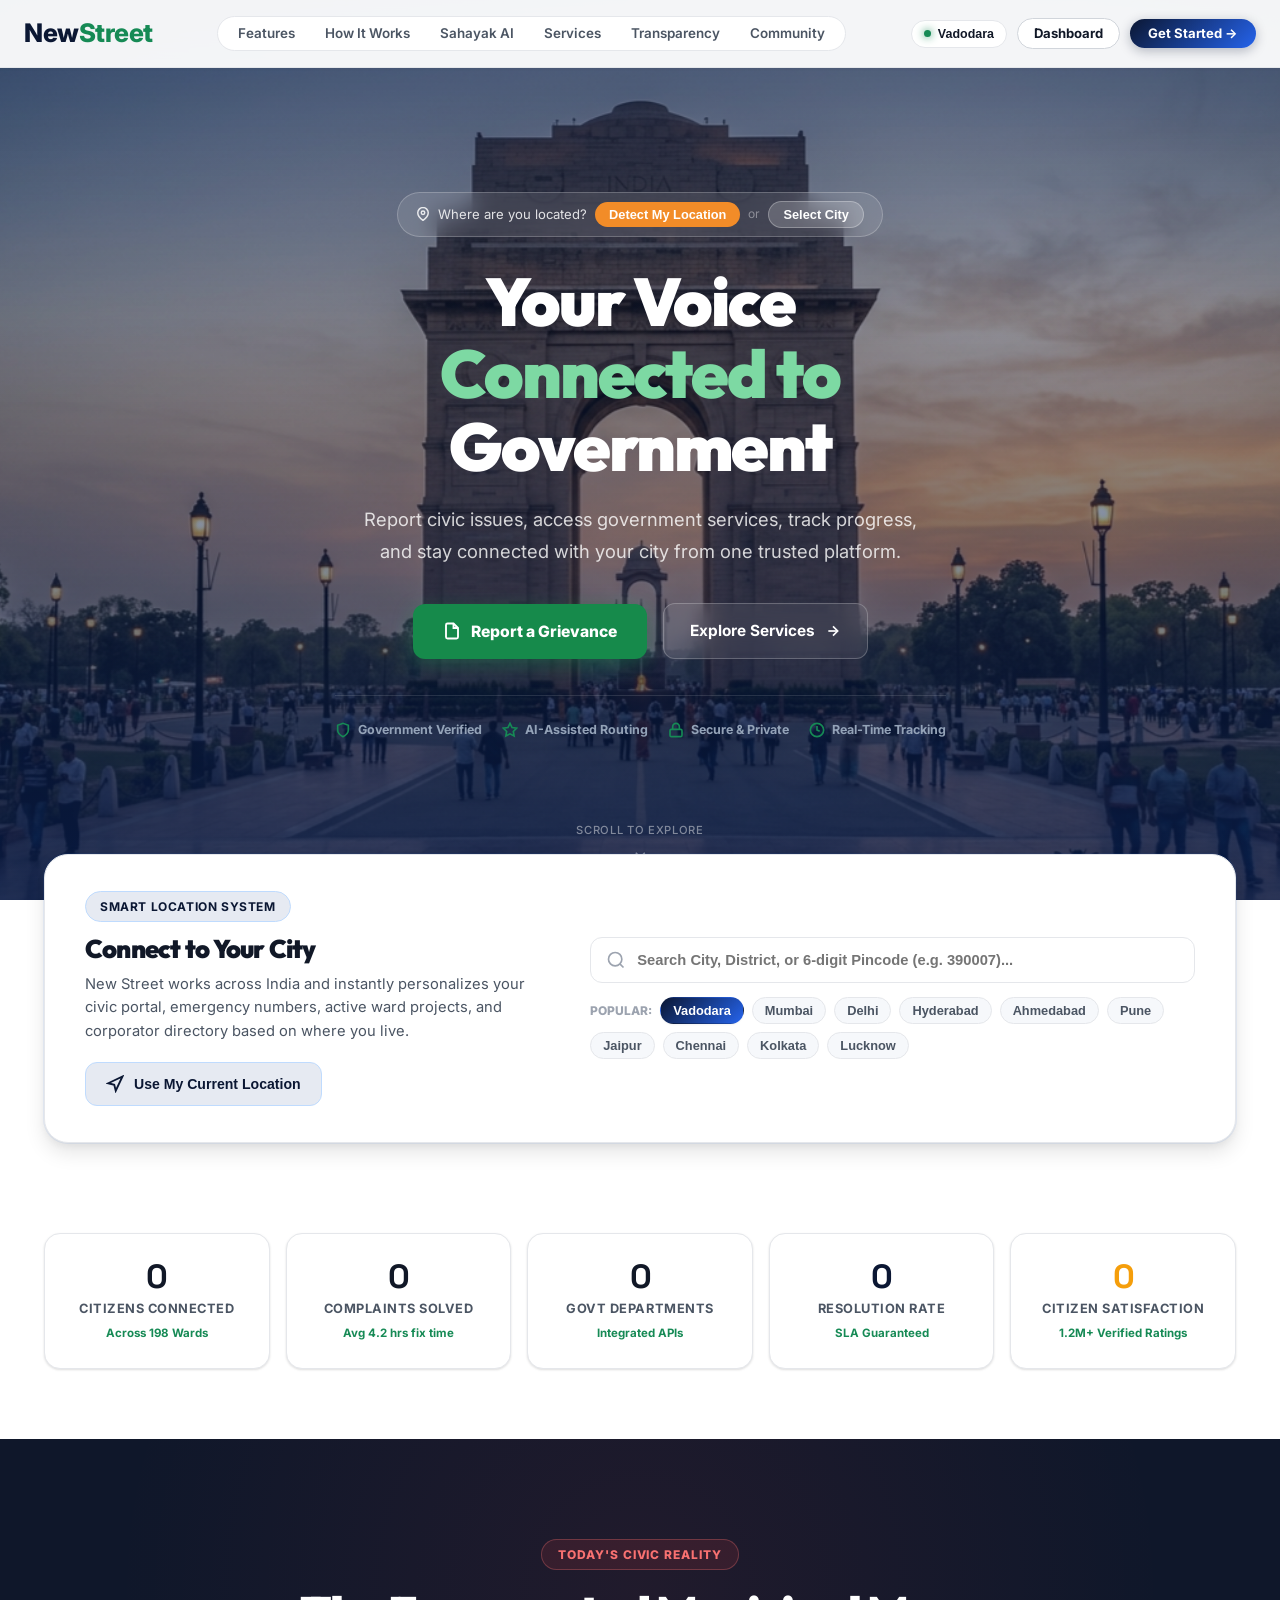
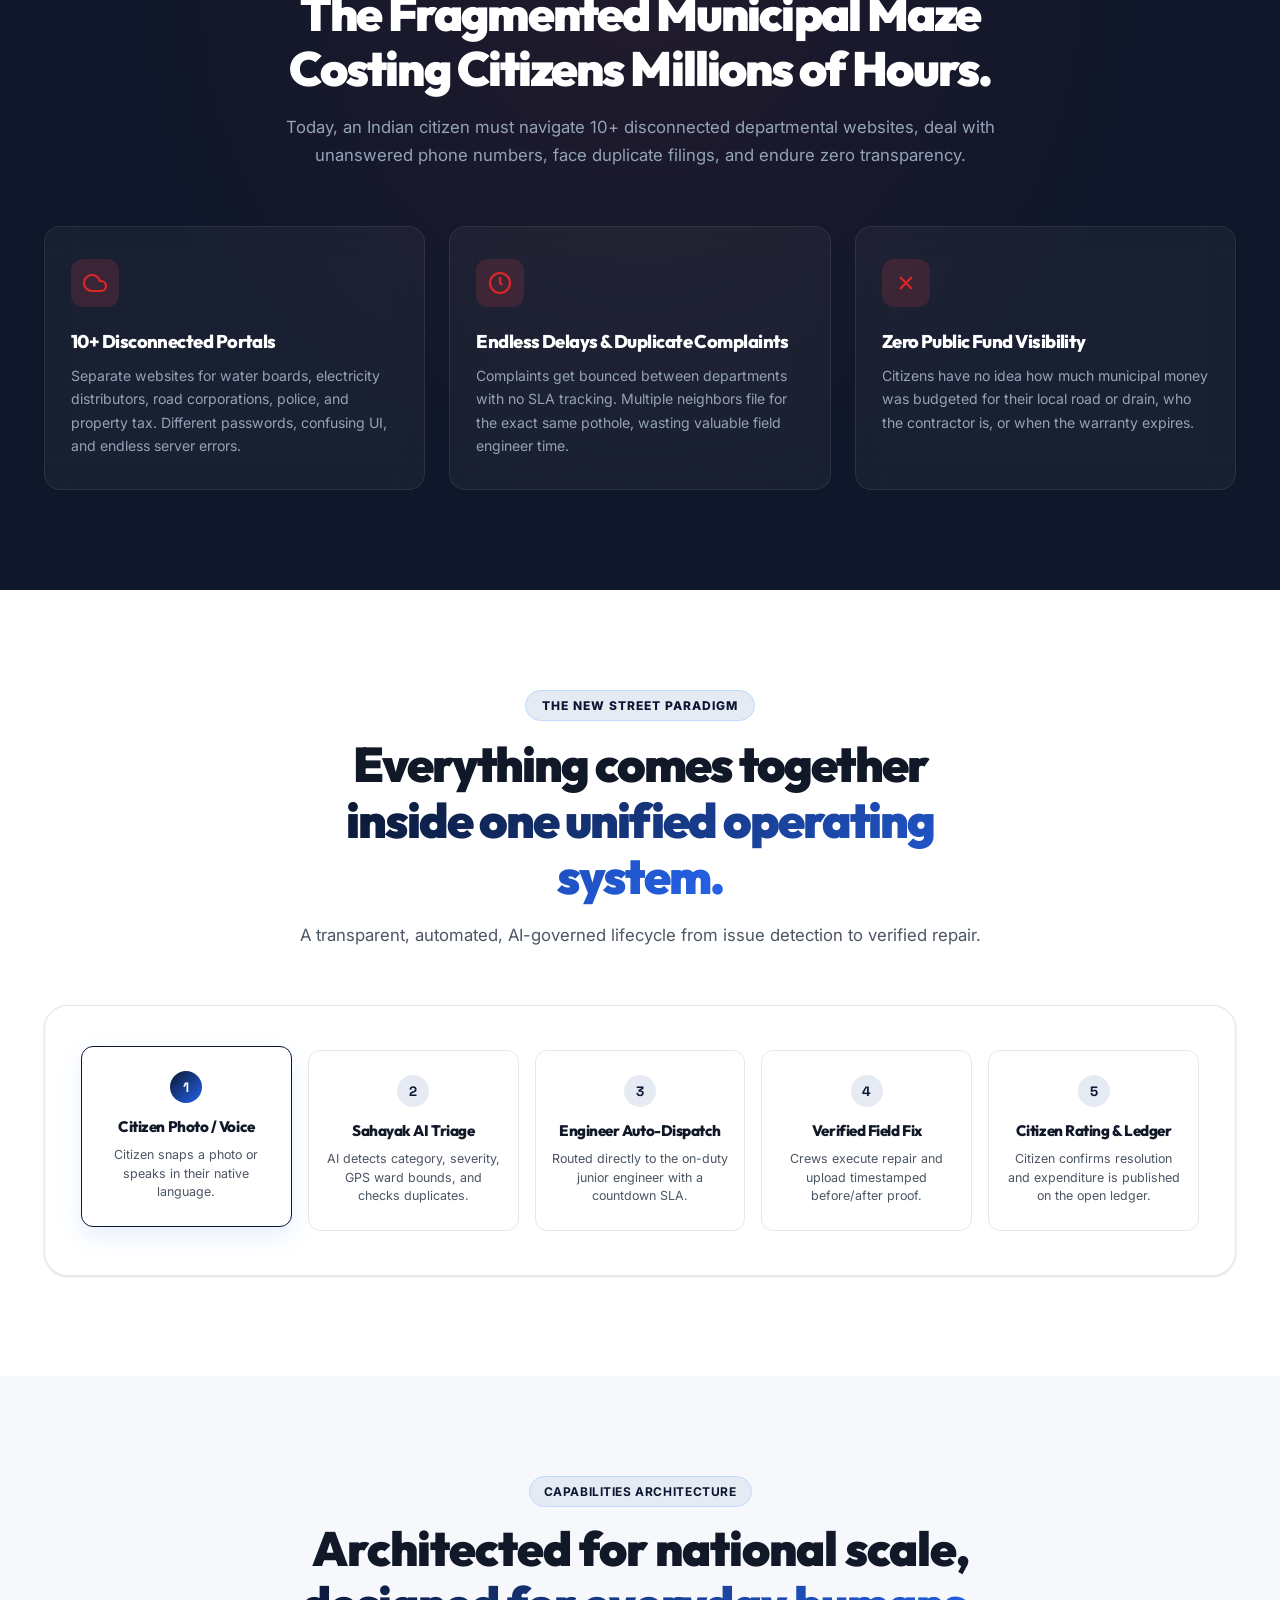
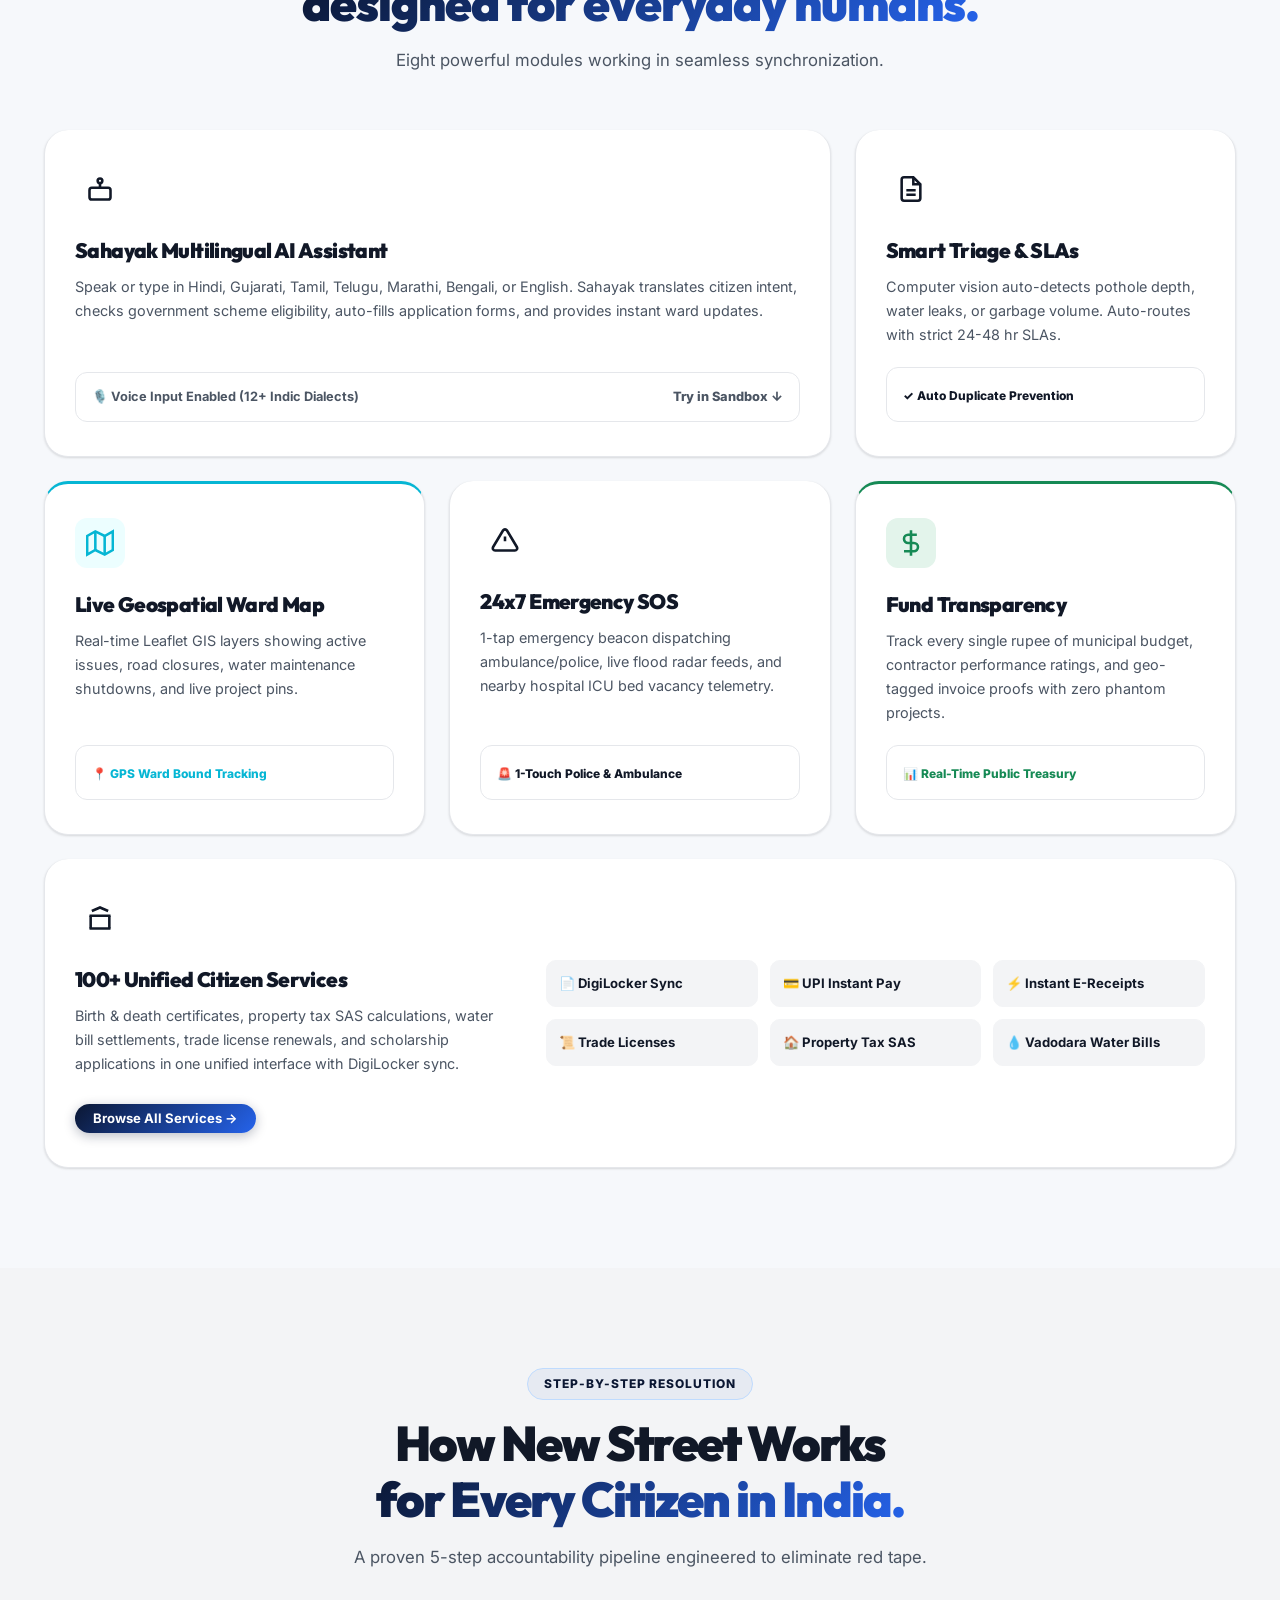
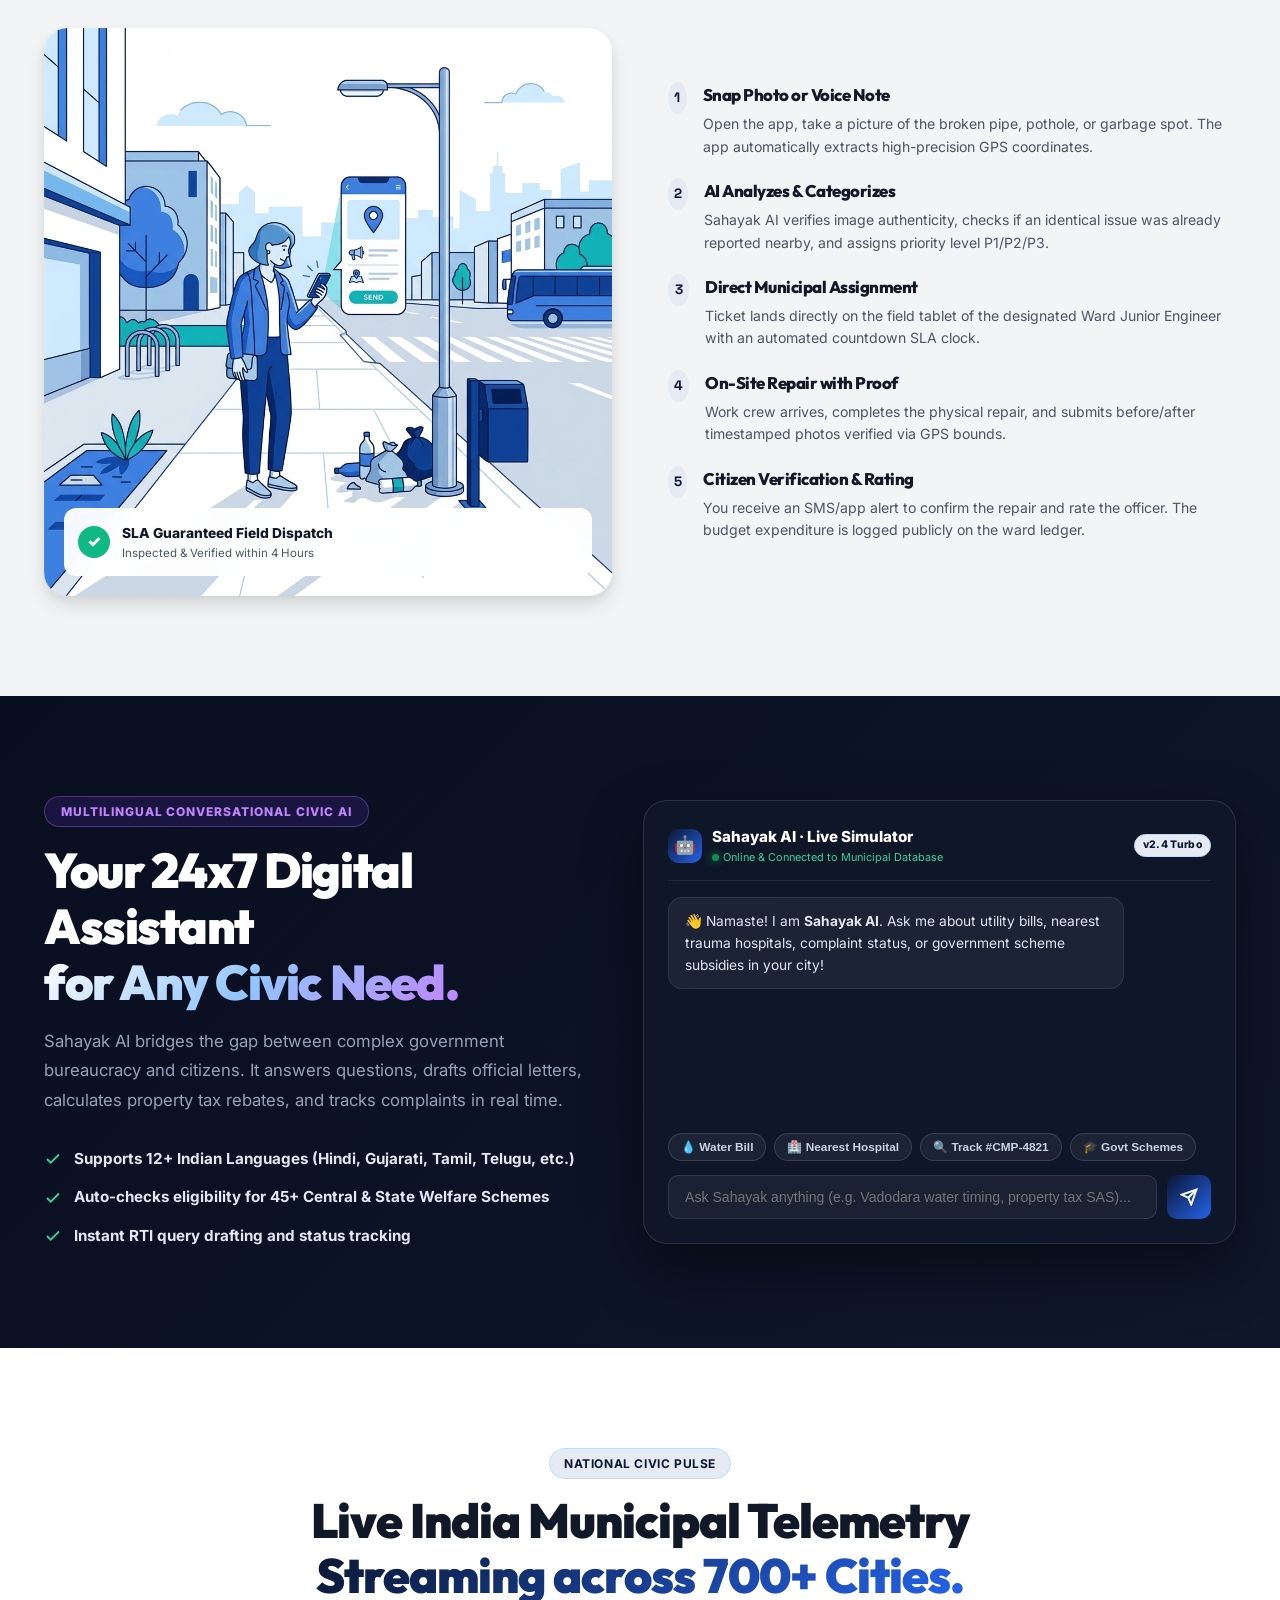
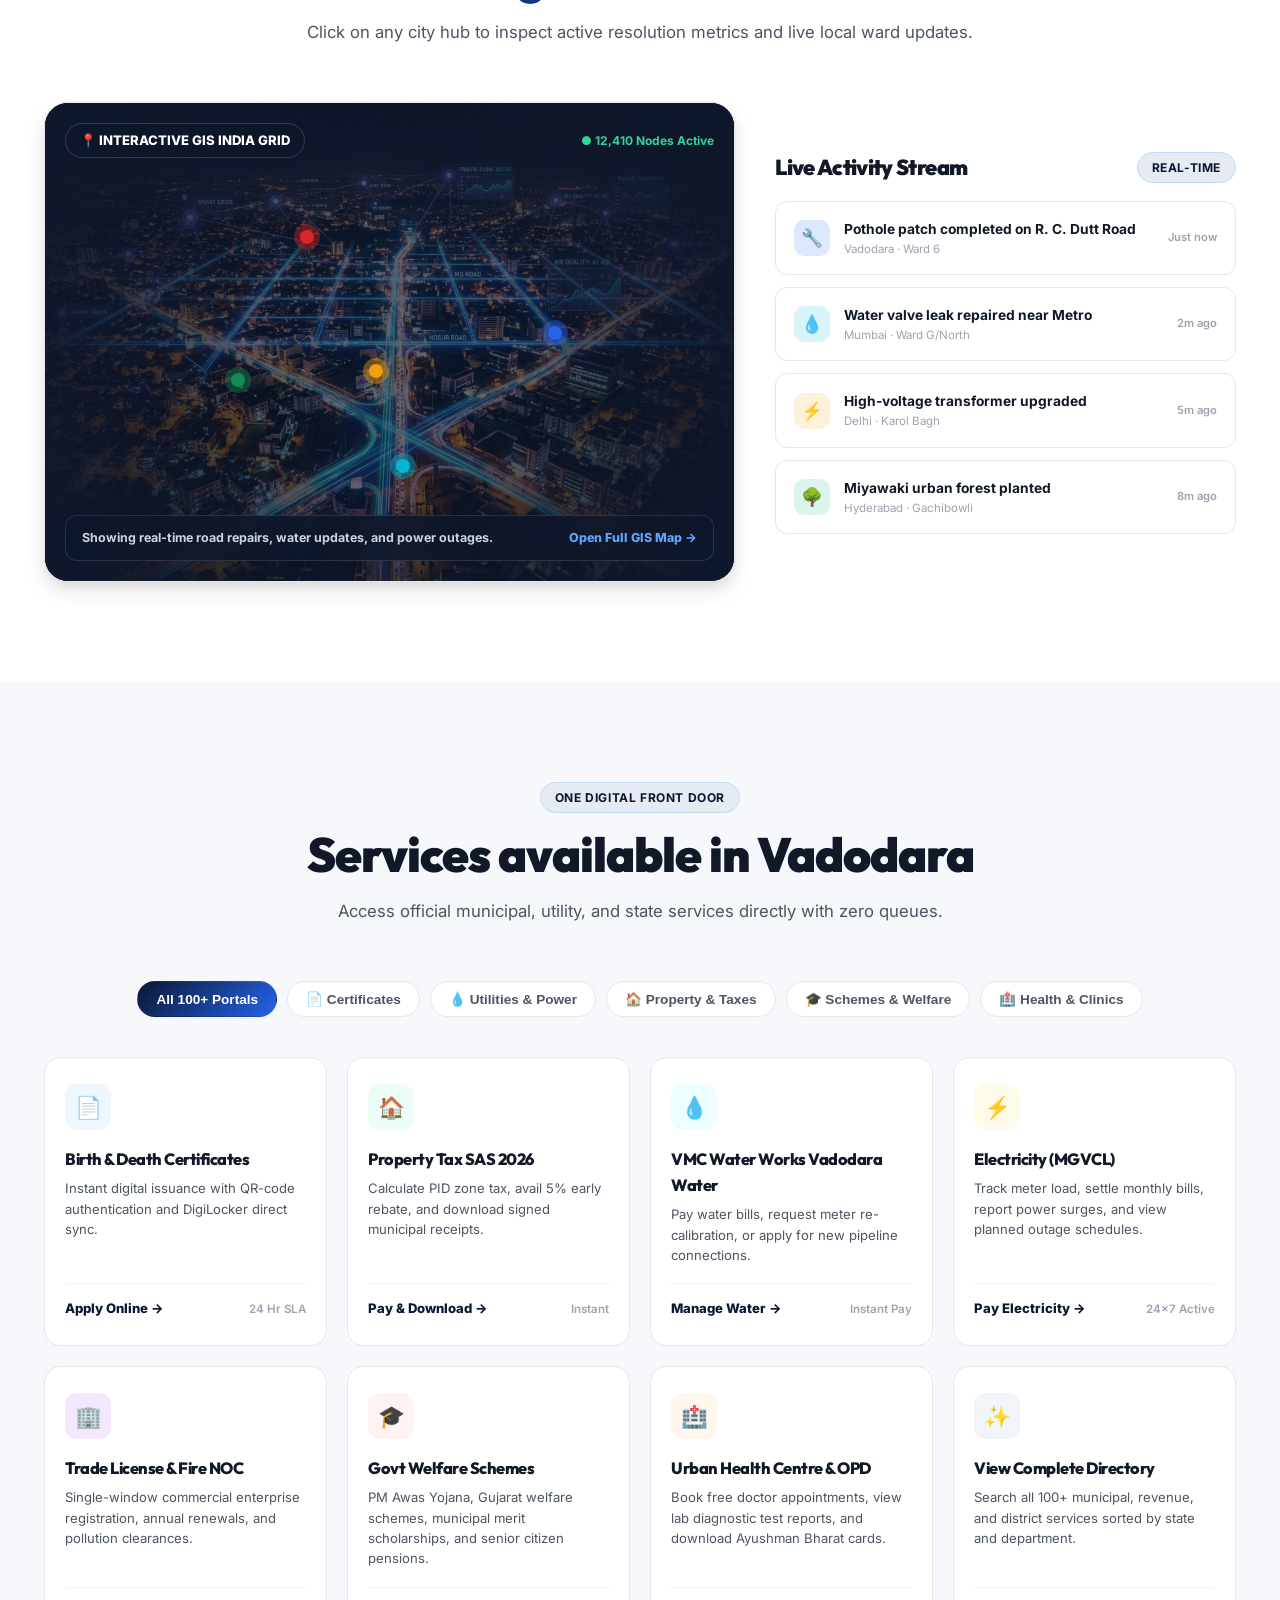
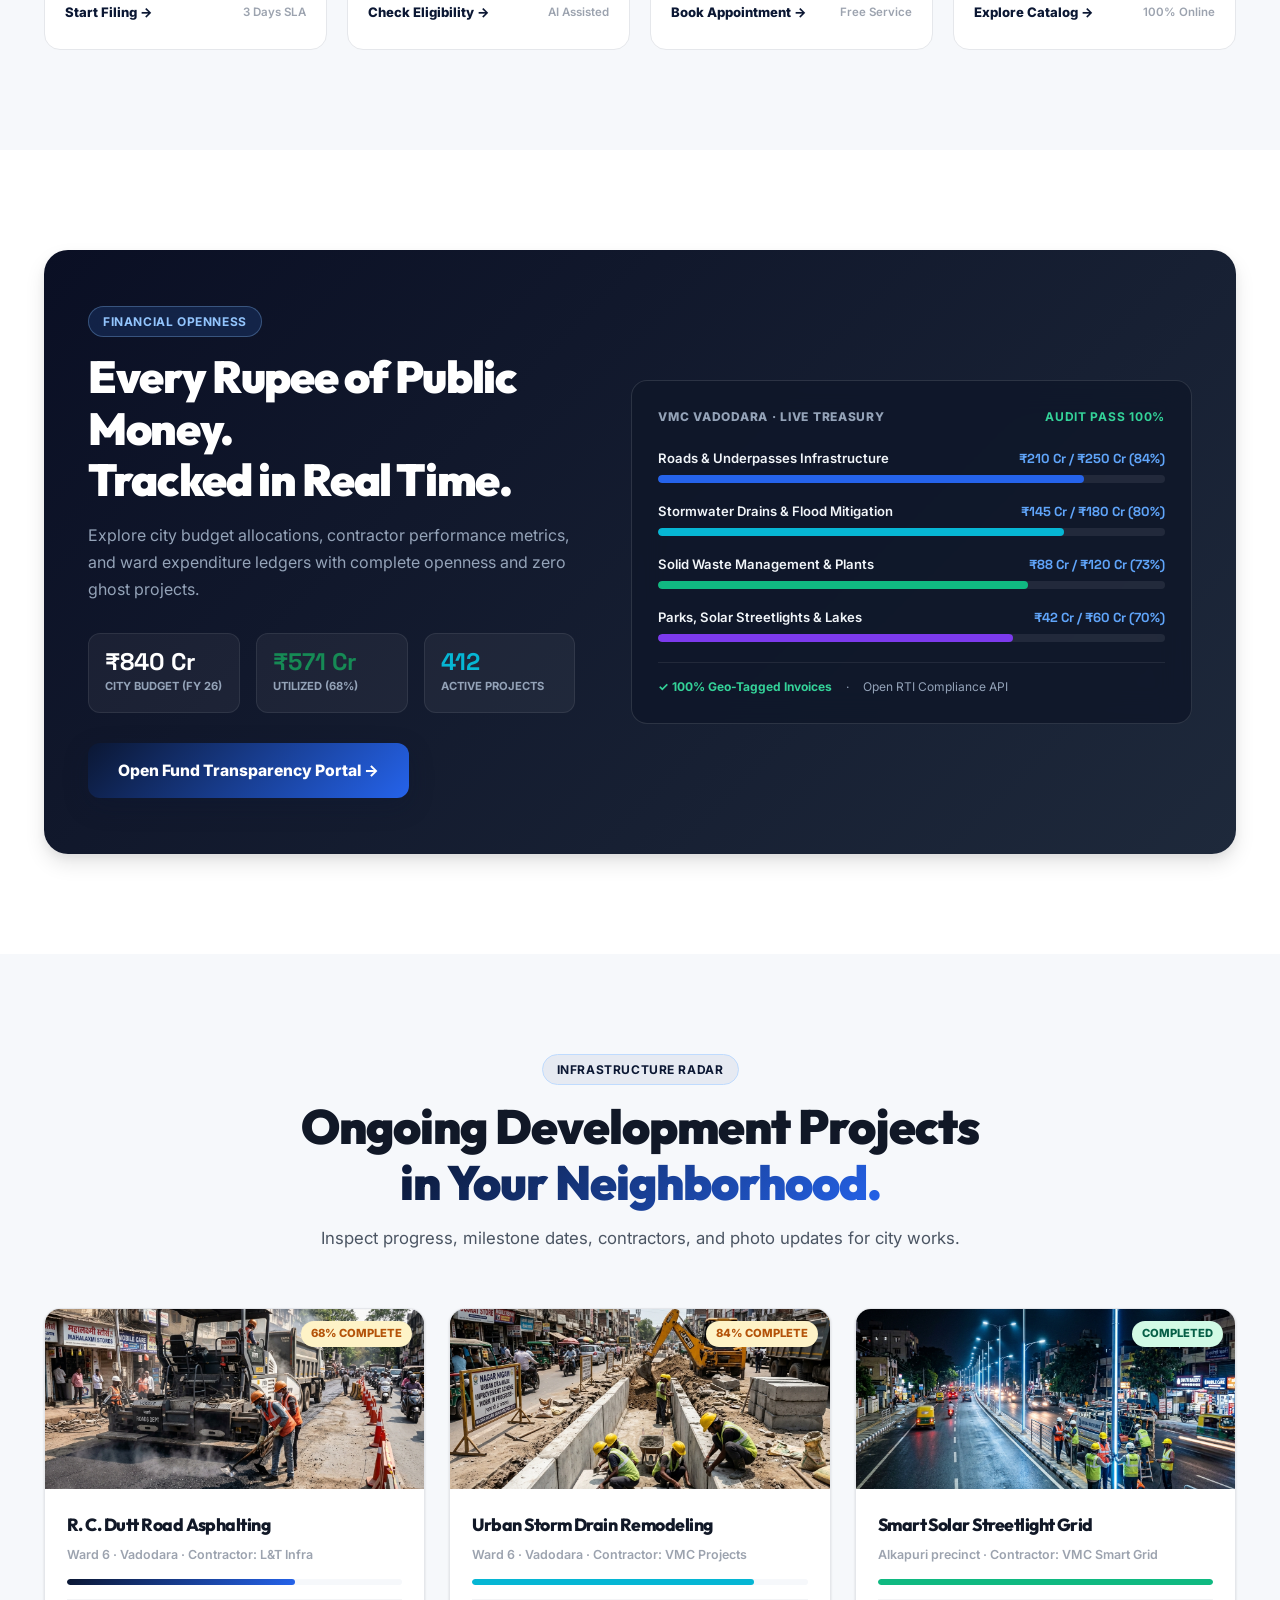
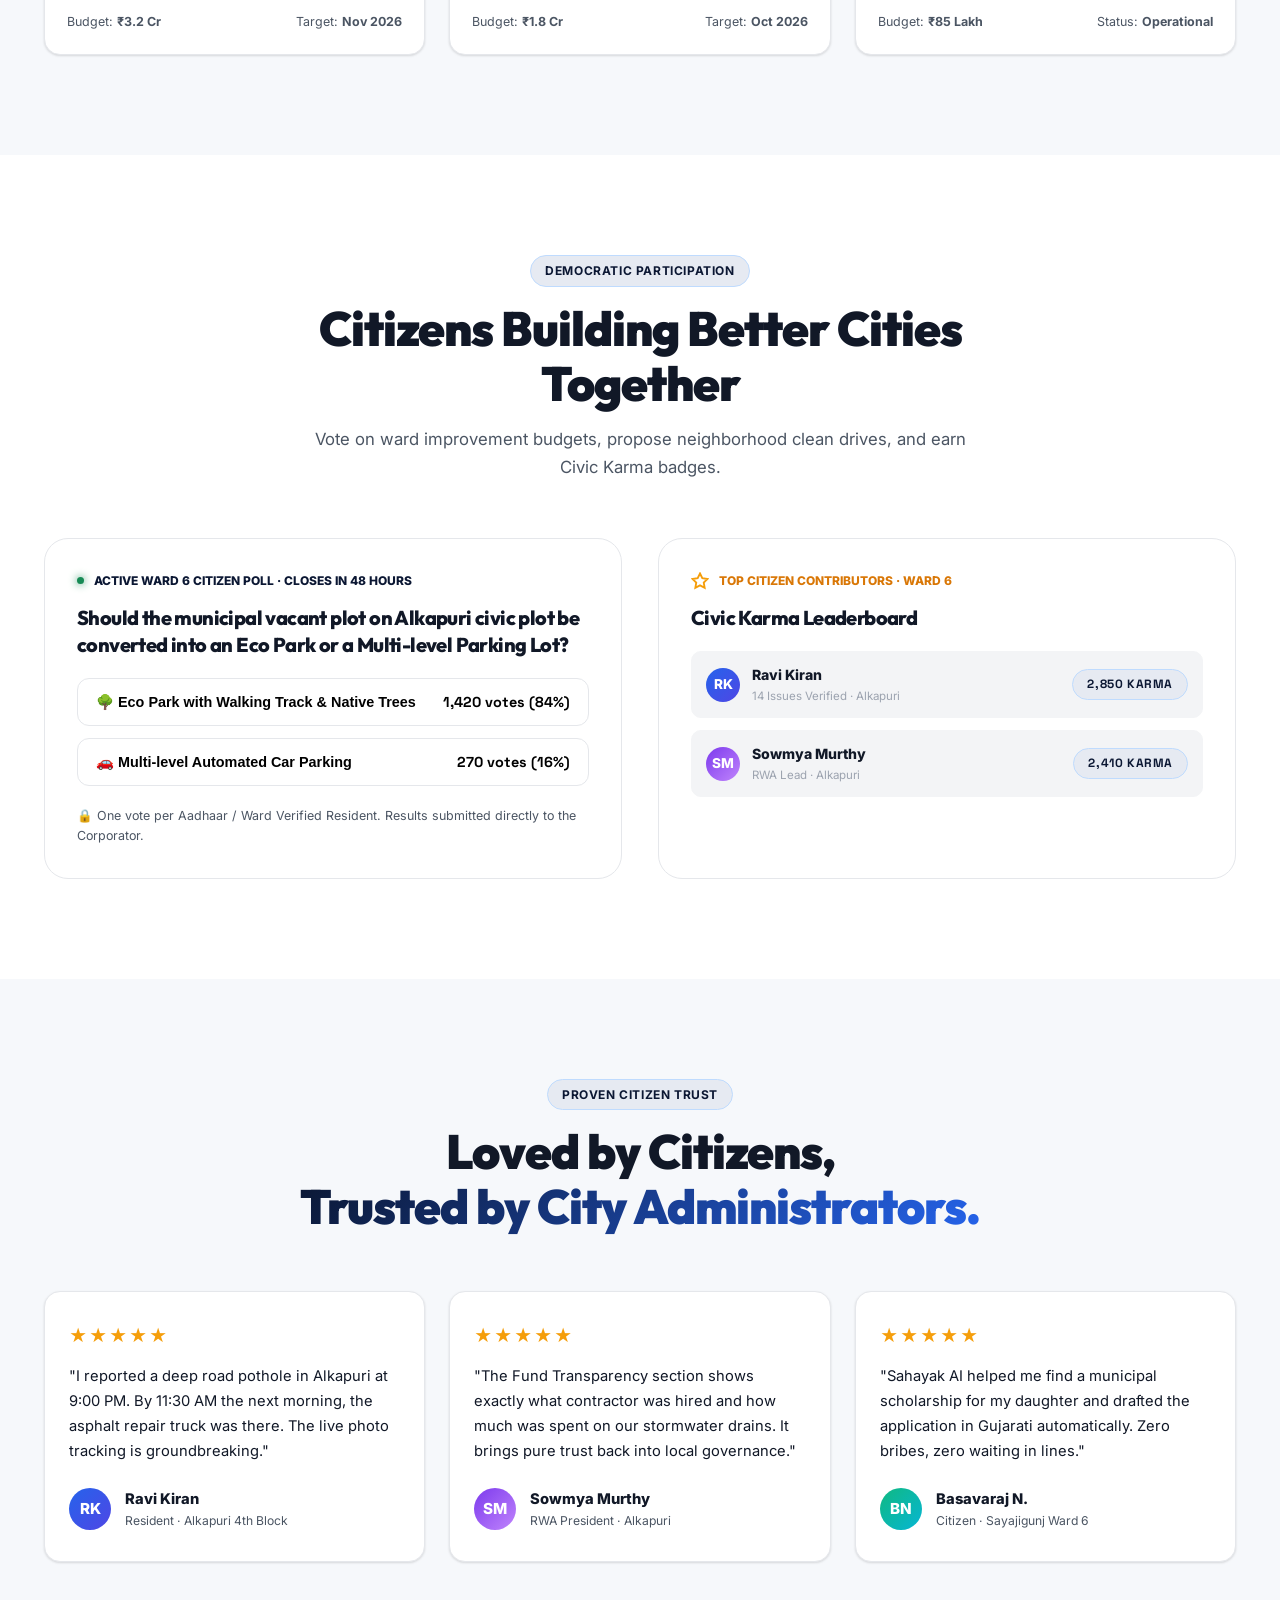
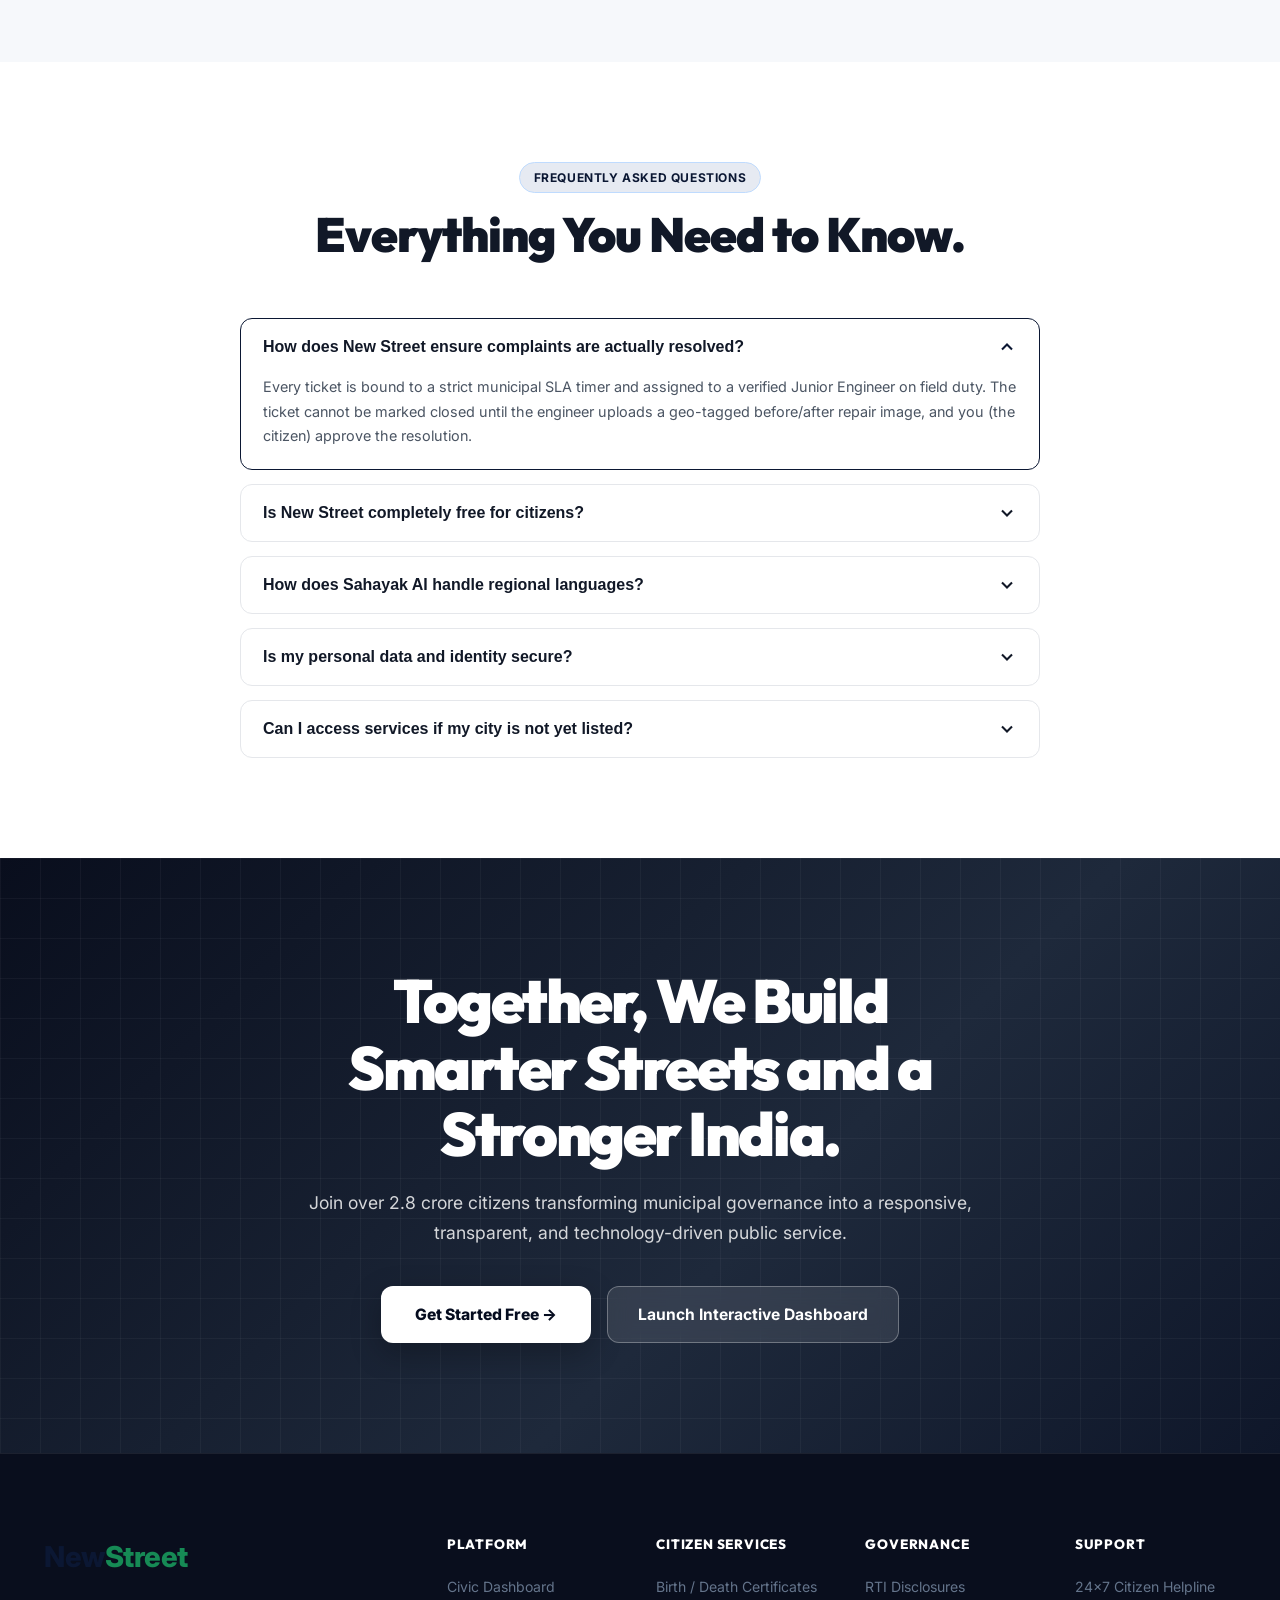
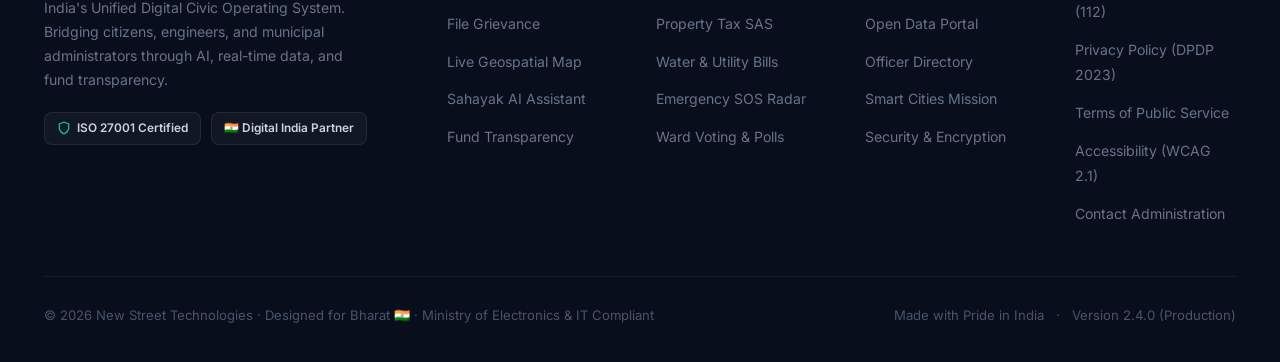
==== commit eb42e7fa: "Update project and remove README" ====
--- a/index.html
+++ b/index.html
@@ -1,1186 +1,1392 @@
 <!DOCTYPE html>
 <html lang="en">
+
 <head>
   <meta charset="UTF-8" />
   <meta name="viewport" content="width=device-width, initial-scale=1.0" />
   <title>New Street — India's Digital Civic Operating System</title>
-  <meta name="description" content="One Platform. Every Citizen. Every Service. Built for Indian civic governance with AI assistance, complaint tracking, real-time public fund transparency, and 100+ unified services." />
+  <meta name="description"
+    content="One Platform. Every Citizen. Every Service. Built for Indian civic governance with AI assistance, complaint tracking, real-time public fund transparency, and 100+ unified services." />
   <meta name="theme-color" content="#2563EB" />
   <link rel="preconnect" href="https://fonts.googleapis.com" />
   <link rel="preconnect" href="https://fonts.gstatic.com" crossorigin />
   <link href="https://fonts.googleapis.com/css2?family=Inter:wght@300;400;500;600;700;800;900&family=Outfit:wght@400;500;600;700;800;900&family=Space+Grotesk:wght@500;600;700;800&display=swap" rel="stylesheet" />
   <link rel="stylesheet" href="landing_v2.css" />
 </head>
+
 <body>
 
-<!-- ─── 1. NAVBAR ─── -->
-<nav class="navbar" id="mainNav">
-  <div class="nav-container">
-    <a href="index.html" class="brand-wrapper">
-      <img src="newstreet-logo.png" alt="New Street — Citizens, Government, Progress" class="brand-logo-image" />
-    </a>
-
-    <div class="nav-menu">
-      <a href="#features" class="nav-link">Features</a>
-      <a href="#how" class="nav-link">How It Works</a>
-      <a href="#ai" class="nav-link">Sahayak AI</a>
-      <a href="#services" class="nav-link">Services</a>
-      <a href="#transparency" class="nav-link">Transparency</a>
-      <a href="#community" class="nav-link">Community</a>
-    </div>
-
-    <div class="nav-actions">
-      <button class="nav-location-btn" id="navLocationBtn" title="Click to change city">
-        <span class="nav-location-dot"></span>
-        <span id="navLocationText">Vadodara</span>
-      </button>
-
-      <a href="dashboard.html" class="btn-nav-outline">Dashboard</a>
-      <a href="register.html" class="btn-nav-primary">Get Started →</a>
-
-      <button class="hamburger-btn" id="hamburgerBtn" aria-label="Toggle navigation menu">
-        <span></span><span></span><span></span>
-      </button>
+  <!-- ─── 1. NAVBAR ─── -->
+  <nav class="navbar" id="mainNav">
+    <div class="nav-container">
+      <a href="landing_v2.html" class="brand-wrapper">
+        <div class="brand-logo-text" style="font-size: 1.6rem; font-weight: 800; font-family: var(--font-sans); letter-spacing: -0.5px;"><span style="color: var(--primary);">New</span><span style="color: var(--emerald);">Street</span></div>
+      </a>
+
+      <div class="nav-menu">
+        <a href="#features" class="nav-link">Features</a>
+        <a href="#how" class="nav-link">How It Works</a>
+        <a href="#ai" class="nav-link">Sahayak AI</a>
+        <a href="#services" class="nav-link">Services</a>
+        <a href="#transparency" class="nav-link">Transparency</a>
+        <a href="#community" class="nav-link">Community</a>
+      </div>
+
+      <div class="nav-actions">
+        <button class="nav-location-btn" id="navLocationBtn" title="Click to change city">
+          <span class="nav-location-dot"></span>
+          <span id="navLocationText">Vadodara</span>
+        </button>
+
+        <a href="dashboard.html" class="btn-nav-outline">Dashboard</a>
+        <a href="register.html" class="btn-nav-primary">Get Started →</a>
+
+        <button class="hamburger-btn" id="hamburgerBtn" aria-label="Toggle navigation menu">
+          <span></span><span></span><span></span>
+        </button>
+      </div>
+    </div>
+  </nav>
+
+  <!-- Mobile Navigation Drawer -->
+  <div class="mobile-drawer" id="mobileDrawer">
+    <a href="#locationHub">🏙️ Select City</a>
+    <a href="#features">⚡ Features</a>
+    <a href="#how">🔄 How It Works</a>
+    <a href="#ai">🤖 Sahayak AI</a>
+    <a href="#services">🏛️ 100+ Services</a>
+    <a href="#transparency">📊 Fund Transparency</a>
+    <a href="#community">👥 Community Hub</a>
+    <div
+      style="display:flex;flex-direction:column;gap:10px;margin-top:10px;padding-top:14px;border-top:1px solid var(--border-light);">
+      <a href="dashboard.html" class="btn-nav-outline text-center">Open Dashboard</a>
+      <a href="register.html" class="btn-nav-primary text-center">Get Started Free →</a>
     </div>
   </div>
-</nav>
-
-<!-- Mobile Navigation Drawer -->
-<div class="mobile-drawer" id="mobileDrawer">
-  <a href="#locationHub">🏙️ Select City</a>
-  <a href="#features">⚡ Features</a>
-  <a href="#how">🔄 How It Works</a>
-  <a href="#ai">🤖 Sahayak AI</a>
-  <a href="#services">🏛️ 100+ Services</a>
-  <a href="#transparency">📊 Fund Transparency</a>
-  <a href="#community">👥 Community Hub</a>
-  <div style="display:flex;flex-direction:column;gap:10px;margin-top:10px;padding-top:14px;border-top:1px solid var(--border-light);">
-    <a href="dashboard.html" class="btn-nav-outline text-center">Open Dashboard</a>
-    <a href="register.html" class="btn-nav-primary text-center">Get Started Free →</a>
-  </div>
-</div>
-
-<!-- ─── 2. CINEMATIC MONUMENT HERO SECTION ─── -->
-<section class="hero-section" id="hero">
-  <!-- Monument Background (India Gate) -->
-  <div class="hero-monument-wrap" id="heroMonumentWrap" aria-hidden="true">
-    <img src="india_gate_hero.jpg" alt="" class="hero-monument-img" id="heroMonumentImg" />
-    <div class="hero-monument-overlay"></div>
-  </div>
-
-  <div class="hero-content-wrap">
-    <div class="hero-inner">
-
-      <!-- Location prompt -->
-      <div class="hero-location-prompt" id="heroLocationPrompt">
-        <svg width="14" height="14" viewBox="0 0 24 24" fill="none" stroke="currentColor" stroke-width="2.5"><path d="M21 10c0 7-9 13-9 13s-9-6-9-13a9 9 0 0 1 18 0z"/><circle cx="12" cy="10" r="3"/></svg>
-        <span id="heroLocationText">Where are you located?</span>
-        <button class="hero-detect-btn" id="heroDetectBtn">Detect My Location</button>
-        <span class="hero-location-divider">or</span>
-        <button class="hero-select-btn" id="heroSelectCityBtn" onclick="document.getElementById('locationHub')?.scrollIntoView({behavior:'smooth'})">Select City</button>
-      </div>
-
-      <!-- Main Headline -->
-      <h1 class="hero-headline reveal">
-        Your Voice.<br/>
-        <span class="highlight-word">Connected to</span><br/>
-        Government.
-      </h1>
-
-      <p class="hero-subtitle reveal" style="transition-delay:0.1s;">
-        Report civic issues, access government services, track progress, and stay connected with your city from one trusted platform.
-      </p>
-
-      <!-- CTA Buttons -->
-      <div class="hero-cta-group reveal" style="transition-delay:0.2s;">
-        <a href="dashboard.html" class="btn-hero-primary">
-          <svg width="18" height="18" viewBox="0 0 24 24" fill="none" stroke="currentColor" stroke-width="2.5" aria-hidden="true"><path d="M14 2H6a2 2 0 0 0-2 2v16a2 2 0 0 0 2 2h12a2 2 0 0 0 2-2V8z"/><polyline points="14 2 14 8 20 8"/></svg>
-          Report a Grievance
-        </a>
-        <a href="#features" class="btn-hero-secondary">
-          Explore Services
-          <svg width="16" height="16" viewBox="0 0 24 24" fill="none" stroke="currentColor" stroke-width="2.5" aria-hidden="true"><line x1="5" y1="12" x2="19" y2="12"/><polyline points="12 5 19 12 12 19"/></svg>
-        </a>
-      </div>
-
-      <!-- Trust Badges -->
-      <div class="hero-trust-badges">
-        <div class="htb-item">
-          <svg width="16" height="16" viewBox="0 0 24 24" fill="none" stroke="currentColor" stroke-width="2.5"><path d="M12 22s8-4 8-10V5l-8-3-8 3v7c0 6 8 10 8 10z"/></svg>
-          <span>Government Verified</span>
-        </div>
-        <div class="htb-item">
-          <svg width="16" height="16" viewBox="0 0 24 24" fill="none" stroke="currentColor" stroke-width="2.5"><polygon points="12 2 15.09 8.26 22 9.27 17 14.14 18.18 21.02 12 17.77 5.82 21.02 7 14.14 2 9.27 8.91 8.26 12 2"/></svg>
-          <span>AI-Assisted Routing</span>
-        </div>
-        <div class="htb-item">
-          <svg width="16" height="16" viewBox="0 0 24 24" fill="none" stroke="currentColor" stroke-width="2.5"><rect x="3" y="11" width="18" height="11" rx="2" ry="2"/><path d="M7 11V7a5 5 0 0 1 10 0v4"/></svg>
-          <span>Secure & Private</span>
-        </div>
-        <div class="htb-item">
-          <svg width="16" height="16" viewBox="0 0 24 24" fill="none" stroke="currentColor" stroke-width="2.5"><circle cx="12" cy="12" r="10"/><polyline points="12 6 12 12 16 14"/></svg>
-          <span>Real-Time Tracking</span>
-        </div>
-      </div>
-
-      <!-- City ready state -->
-      <div class="hero-city-ready" id="heroCityReady" aria-live="polite"></div>
-
-    </div>
-  </div>
-
-  <!-- Scroll Cue -->
-  <div class="hero-scroll-cue" aria-hidden="true">
-    <div class="hsc-text">Scroll to explore</div>
-    <div class="hsc-arrow">
-      <svg width="18" height="18" viewBox="0 0 24 24" fill="none" stroke="currentColor" stroke-width="2"><polyline points="6 9 12 15 18 9"/></svg>
-    </div>
-  </div>
-</section>
-
-<!-- ─── 3. SMART LOCATION EXPERIENCE ─── -->
-<section class="smart-location-section" id="locationHub">
-  <div class="container">
-    <div class="location-hub-card reveal">
-      <div>
-        <span class="badge-tag badge-blue" style="margin-bottom:12px;">SMART LOCATION SYSTEM</span>
-        <h3 class="lhc-left-title">Connect to Your City</h3>
-        <p class="lhc-left-desc">
-          New Street works across India and instantly personalizes your civic portal, emergency numbers, active ward projects, and corporator directory based on where you live.
+
+  <!-- ─── 2. CINEMATIC MONUMENT HERO SECTION ─── -->
+  <section class="hero-section" id="hero">
+    <!-- Monument Background (India Gate) -->
+    <div class="hero-monument-wrap" id="heroMonumentWrap" aria-hidden="true">
+      <img src="india_gate_hero.jpg" alt="" class="hero-monument-img" id="heroMonumentImg" />
+      <div class="hero-monument-overlay"></div>
+    </div>
+
+    <div class="hero-content-wrap">
+      <div class="hero-inner">
+
+        <!-- Location prompt -->
+        <div class="hero-location-prompt" id="heroLocationPrompt">
+          <svg width="14" height="14" viewBox="0 0 24 24" fill="none" stroke="currentColor" stroke-width="2.5">
+            <path d="M21 10c0 7-9 13-9 13s-9-6-9-13a9 9 0 0 1 18 0z" />
+            <circle cx="12" cy="10" r="3" />
+          </svg>
+          <span id="heroLocationText">Where are you located?</span>
+          <button class="hero-detect-btn" id="heroDetectBtn">Detect My Location</button>
+          <span class="hero-location-divider">or</span>
+          <button class="hero-select-btn" id="heroSelectCityBtn"
+            onclick="document.getElementById('locationHub')?.scrollIntoView({behavior:'smooth'})">Select City</button>
+        </div>
+
+        <!-- Main Headline -->
+        <h1 class="hero-headline reveal">
+          Your Voice<br />
+          <span class="highlight-word">Connected to</span><br />
+          Government
+        </h1>
+
+        <p class="hero-subtitle reveal" style="transition-delay:0.1s;">
+          Report civic issues, access government services, track progress, and stay connected with your city from one
+          trusted platform.
         </p>
-        <button class="btn-gps-detect" id="btnGpsDetect">
-          <svg width="18" height="18" viewBox="0 0 24 24" fill="none" stroke="currentColor" stroke-width="2.5"><polygon points="3 11 22 2 13 21 11 13 3 11"/></svg>
-          Use My Current Location
-        </button>
-      </div>
-
-      <div class="lhc-search-wrapper">
-        <div class="lhc-input-group">
-          <svg width="20" height="20" viewBox="0 0 24 24" fill="none" stroke="currentColor" stroke-width="2"><circle cx="11" cy="11" r="8"/><line x1="21" y1="21" x2="16.65" y2="16.65"/></svg>
-          <input type="text" class="lhc-input" id="citySearchInput" placeholder="Search City, District, or 6-digit Pincode (e.g. 390007)..." />
-        </div>
-
-        <div class="lhc-popular-cities">
-          <span class="lhc-pop-label">Popular:</span>
-          <button class="city-pill active" data-city="Vadodara">Vadodara</button>
-          <button class="city-pill" data-city="Mumbai">Mumbai</button>
-          <button class="city-pill" data-city="Delhi">Delhi</button>
-          <button class="city-pill" data-city="Hyderabad">Hyderabad</button>
-          <button class="city-pill" data-city="Ahmedabad">Ahmedabad</button>
-          <button class="city-pill" data-city="Pune">Pune</button>
-          <button class="city-pill" data-city="Jaipur">Jaipur</button>
-          <button class="city-pill" data-city="Chennai">Chennai</button>
-          <button class="city-pill" data-city="Kolkata">Kolkata</button>
-          <button class="city-pill" data-city="Lucknow">Lucknow</button>
-        </div>
-
-        <div class="city-personalized-banner" id="cityPersonalizedBanner">
-          <!-- Dynamically populated by JS -->
-        </div>
-      </div>
-    </div>
-  </div>
-</section>
-
-<!-- ─── 4. NATIONAL TRUST METRICS ─── -->
-<section class="trust-metrics-section" id="trustMetricsSection">
-  <div class="container">
-    <div class="metrics-grid">
-      <div class="metric-card reveal">
-        <div class="mc-val font-mono-num" data-counter-target="2.8" data-counter-suffix=" Cr+">0</div>
-        <div class="mc-label">Citizens Connected</div>
-        <div class="mc-sub">Across 198 Wards</div>
-      </div>
-
-      <div class="metric-card reveal" style="transition-delay:0.06s;">
-        <div class="mc-val font-mono-num" data-counter-target="18.4" data-counter-suffix=" L+">0</div>
-        <div class="mc-label">Complaints Solved</div>
-        <div class="mc-sub">Avg 4.2 hrs fix time</div>
-      </div>
-
-      <div class="metric-card reveal" style="transition-delay:0.12s;">
-        <div class="mc-val font-mono-num" data-counter-target="700" data-counter-suffix="+">0</div>
-        <div class="mc-label">Govt Departments</div>
-        <div class="mc-sub">Integrated APIs</div>
-      </div>
-
-      <div class="metric-card reveal" style="transition-delay:0.18s;">
-        <div class="mc-val font-mono-num text-primary" data-counter-target="92" data-counter-suffix="%">0</div>
-        <div class="mc-label">Resolution Rate</div>
-        <div class="mc-sub">SLA Guaranteed</div>
-      </div>
-
-      <div class="metric-card reveal" style="transition-delay:0.24s;">
-        <div class="mc-val font-mono-num text-amber" data-counter-target="4.8" data-counter-suffix="★">0</div>
-        <div class="mc-label">Citizen Satisfaction</div>
-        <div class="mc-sub">1.2M+ Verified Ratings</div>
-      </div>
-    </div>
-  </div>
-</section>
-
-<!-- ─── 5. PROBLEM SECTION (DARK) ─── -->
-<section class="problem-section">
-  <div class="container">
-    <div class="problem-header reveal">
-      <span class="problem-tag">TODAY'S CIVIC REALITY</span>
-      <h2 class="problem-title">The Fragmented Municipal Maze<br/>Costing Citizens Millions of Hours.</h2>
-      <p class="problem-sub">
-        Today, an Indian citizen must navigate 10+ disconnected departmental websites, deal with unanswered phone numbers, face duplicate filings, and endure zero transparency.
-      </p>
-    </div>
-
-    <div class="friction-grid">
-      <div class="friction-card reveal">
-        <div class="fc-icon">
-          <svg width="24" height="24" viewBox="0 0 24 24" fill="none" stroke="currentColor" stroke-width="2.2"><path d="M18 10h-1.26A8 8 0 1 0 9 20h9a5 5 0 0 0 0-10z"/></svg>
-        </div>
-        <h3 class="fc-title">10+ Disconnected Portals</h3>
-        <p class="fc-desc">Separate websites for water boards, electricity distributors, road corporations, police, and property tax. Different passwords, confusing UI, and endless server errors.</p>
-      </div>
-
-      <div class="friction-card reveal" style="transition-delay:0.1s;">
-        <div class="fc-icon">
-          <svg width="24" height="24" viewBox="0 0 24 24" fill="none" stroke="currentColor" stroke-width="2.2"><circle cx="12" cy="12" r="10"/><polyline points="12 6 12 12 14 14"/></svg>
-        </div>
-        <h3 class="fc-title">Endless Delays & Duplicate Complaints</h3>
-        <p class="fc-desc">Complaints get bounced between departments with no SLA tracking. Multiple neighbors file for the exact same pothole, wasting valuable field engineer time.</p>
-      </div>
-
-      <div class="friction-card reveal" style="transition-delay:0.2s;">
-        <div class="fc-icon">
-          <svg width="24" height="24" viewBox="0 0 24 24" fill="none" stroke="currentColor" stroke-width="2.2"><line x1="18" y1="6" x2="6" y2="18"/><line x1="6" y1="6" x2="18" y2="18"/></svg>
-        </div>
-        <h3 class="fc-title">Zero Public Fund Visibility</h3>
-        <p class="fc-desc">Citizens have no idea how much municipal money was budgeted for their local road or drain, who the contractor is, or when the warranty expires.</p>
-      </div>
-    </div>
-  </div>
-</section>
-
-<!-- ─── 6. SOLUTION SECTION (BRIGHT WORKFLOW) ─── -->
-<section class="solution-section">
-  <div class="container">
-    <div class="solution-header reveal">
-      <span class="solution-tag">THE NEW STREET PARADIGM</span>
-      <h2 class="solution-title">Everything comes together<br/><span class="gradient-text">inside one unified operating system.</span></h2>
-      <p class="section-sub">A transparent, automated, AI-governed lifecycle from issue detection to verified repair.</p>
-    </div>
-
-    <div class="workflow-container reveal">
-      <div class="workflow-steps-row">
-        <div class="wf-step-card active">
-          <div class="wf-step-num font-mono-num">1</div>
-          <h4 class="wf-step-title">Citizen Photo / Voice</h4>
-          <p class="wf-step-desc">Citizen snaps a photo or speaks in their native language.</p>
-        </div>
-
-        <div class="wf-step-card">
-          <div class="wf-step-num font-mono-num">2</div>
-          <h4 class="wf-step-title">Sahayak AI Triage</h4>
-          <p class="wf-step-desc">AI detects category, severity, GPS ward bounds, and checks duplicates.</p>
-        </div>
-
-        <div class="wf-step-card">
-          <div class="wf-step-num font-mono-num">3</div>
-          <h4 class="wf-step-title">Engineer Auto-Dispatch</h4>
-          <p class="wf-step-desc">Routed directly to the on-duty junior engineer with a countdown SLA.</p>
-        </div>
-
-        <div class="wf-step-card">
-          <div class="wf-step-num font-mono-num">4</div>
-          <h4 class="wf-step-title">Verified Field Fix</h4>
-          <p class="wf-step-desc">Crews execute repair and upload timestamped before/after proof.</p>
-        </div>
-
-        <div class="wf-step-card">
-          <div class="wf-step-num font-mono-num">5</div>
-          <h4 class="wf-step-title">Citizen Rating & Ledger</h4>
-          <p class="wf-step-desc">Citizen confirms resolution and expenditure is published on the open ledger.</p>
-        </div>
-      </div>
-    </div>
-  </div>
-</section>
-
-<!-- ─── 7. CORE FEATURES BENTO GRID ─── -->
-<section class="features-section" id="features">
-  <div class="container">
-    <div class="section-head reveal">
-      <span class="badge-tag badge-blue" style="margin-bottom:14px;">CAPABILITIES ARCHITECTURE</span>
-      <h2 class="section-h2">Architected for national scale,<br/><span class="gradient-text">designed for everyday humans.</span></h2>
-      <p class="section-sub">Eight powerful modules working in seamless synchronization.</p>
-    </div>
-
-    <div class="bento-grid">
-      <!-- 1. AI Citizen Assistant -->
-      <div class="bento-card bento-card-8 reveal" style="border-top: 3px solid var(--purple);">
+
+        <!-- CTA Buttons -->
+        <div class="hero-cta-group reveal" style="transition-delay:0.2s;">
+          <a href="dashboard.html" class="btn-hero-primary">
+            <svg width="18" height="18" viewBox="0 0 24 24" fill="none" stroke="currentColor" stroke-width="2.5"
+              aria-hidden="true">
+              <path d="M14 2H6a2 2 0 0 0-2 2v16a2 2 0 0 0 2 2h12a2 2 0 0 0 2-2V8z" />
+              <polyline points="14 2 14 8 20 8" />
+            </svg>
+            Report a Grievance
+          </a>
+          <a href="#features" class="btn-hero-secondary">
+            Explore Services
+            <svg width="16" height="16" viewBox="0 0 24 24" fill="none" stroke="currentColor" stroke-width="2.5"
+              aria-hidden="true">
+              <line x1="5" y1="12" x2="19" y2="12" />
+              <polyline points="12 5 19 12 12 19" />
+            </svg>
+          </a>
+        </div>
+
+        <!-- Trust Badges -->
+        <div class="hero-trust-badges">
+          <div class="htb-item">
+            <svg width="16" height="16" viewBox="0 0 24 24" fill="none" stroke="currentColor" stroke-width="2.5">
+              <path d="M12 22s8-4 8-10V5l-8-3-8 3v7c0 6 8 10 8 10z" />
+            </svg>
+            <span>Government Verified</span>
+          </div>
+          <div class="htb-item">
+            <svg width="16" height="16" viewBox="0 0 24 24" fill="none" stroke="currentColor" stroke-width="2.5">
+              <polygon
+                points="12 2 15.09 8.26 22 9.27 17 14.14 18.18 21.02 12 17.77 5.82 21.02 7 14.14 2 9.27 8.91 8.26 12 2" />
+            </svg>
+            <span>AI-Assisted Routing</span>
+          </div>
+          <div class="htb-item">
+            <svg width="16" height="16" viewBox="0 0 24 24" fill="none" stroke="currentColor" stroke-width="2.5">
+              <rect x="3" y="11" width="18" height="11" rx="2" ry="2" />
+              <path d="M7 11V7a5 5 0 0 1 10 0v4" />
+            </svg>
+            <span>Secure & Private</span>
+          </div>
+          <div class="htb-item">
+            <svg width="16" height="16" viewBox="0 0 24 24" fill="none" stroke="currentColor" stroke-width="2.5">
+              <circle cx="12" cy="12" r="10" />
+              <polyline points="12 6 12 12 16 14" />
+            </svg>
+            <span>Real-Time Tracking</span>
+          </div>
+        </div>
+
+        <!-- City ready state -->
+        <div class="hero-city-ready" id="heroCityReady" aria-live="polite"></div>
+
+      </div>
+    </div>
+
+    <!-- Scroll Cue -->
+    <div class="hero-scroll-cue" aria-hidden="true">
+      <div class="hsc-text">Scroll to explore</div>
+      <div class="hsc-arrow">
+        <svg width="18" height="18" viewBox="0 0 24 24" fill="none" stroke="currentColor" stroke-width="2">
+          <polyline points="6 9 12 15 18 9" />
+        </svg>
+      </div>
+    </div>
+  </section>
+
+  <!-- ─── 3. SMART LOCATION EXPERIENCE ─── -->
+  <section class="smart-location-section" id="locationHub">
+    <div class="container">
+      <div class="location-hub-card reveal">
         <div>
-          <div class="bc-icon" style="background:var(--purple-light);color:var(--purple);">
-            <svg width="28" height="28" viewBox="0 0 24 24" fill="none" stroke="currentColor" stroke-width="2.2"><rect x="3" y="11" width="18" height="10" rx="2"/><circle cx="12" cy="5" r="2"/><path d="M12 7v4"/><line x1="8" y1="16" x2="8" y2="16"/><line x1="16" y1="16" x2="16" y2="16"/></svg>
-          </div>
-          <h3 class="bc-title">Sahayak Multilingual AI Assistant</h3>
-          <p class="bc-desc">Speak or type in Hindi, Gujarati, Tamil, Telugu, Marathi, Bengali, or English. Sahayak translates citizen intent, checks government scheme eligibility, auto-fills application forms, and provides instant ward updates.</p>
-        </div>
-        <div class="bc-interactive-preview">
-          <div style="display:flex;align-items:center;justify-content:space-between;font-size:0.8rem;font-weight:700;color:var(--text-secondary);">
-            <span>🎙️ Voice Input Enabled (12+ Indic Dialects)</span>
-            <span style="color:var(--purple);font-weight:800;">Try in Sandbox ↓</span>
-          </div>
-        </div>
-      </div>
-
-      <!-- 2. Smart Complaint System -->
-      <div class="bento-card bento-card-4 reveal" style="border-top: 3px solid var(--royal-blue);transition-delay:0.08s;">
-        <div>
-          <div class="bc-icon" style="background:var(--royal-blue-light);color:var(--royal-blue);">
-            <svg width="28" height="28" viewBox="0 0 24 24" fill="none" stroke="currentColor" stroke-width="2.2"><path d="M14 2H6a2 2 0 0 0-2 2v16a2 2 0 0 0 2 2h12a2 2 0 0 0 2-2V8z"/><polyline points="14 2 14 8 20 8"/><line x1="16" y1="13" x2="8" y2="13"/><line x1="16" y1="17" x2="8" y2="17"/></svg>
-          </div>
-          <h3 class="bc-title">Smart Triage & SLAs</h3>
-          <p class="bc-desc">Computer vision auto-detects pothole depth, water leaks, or garbage volume. Auto-routes with strict 24-48 hr SLAs.</p>
-        </div>
-        <div class="bc-interactive-preview">
-          <span style="font-size:0.75rem;font-weight:800;color:var(--royal-blue);">✓ Auto Duplicate Prevention</span>
-        </div>
-      </div>
-
-      <!-- 3. Live Geospatial Map -->
-      <div class="bento-card bento-card-4 reveal" style="border-top: 3px solid var(--cyan);transition-delay:0.12s;">
-        <div>
-          <div class="bc-icon" style="background:var(--cyan-light);color:var(--cyan);">
-            <svg width="28" height="28" viewBox="0 0 24 24" fill="none" stroke="currentColor" stroke-width="2.2"><polygon points="1 6 1 22 8 18 16 22 23 18 23 2 16 6 8 2 1 6"/><line x1="8" y1="2" x2="8" y2="18"/><line x1="16" y1="6" x2="16" y2="22"/></svg>
-          </div>
-          <h3 class="bc-title">Live Geospatial Ward Map</h3>
-          <p class="bc-desc">Real-time Leaflet GIS layers showing active issues, road closures, water maintenance shutdowns, and live project pins.</p>
-        </div>
-        <div class="bc-interactive-preview">
-          <span style="font-size:0.75rem;font-weight:800;color:var(--cyan);">📍 GPS Ward Bound Tracking</span>
-        </div>
-      </div>
-
-      <!-- 4. Emergency SOS -->
-      <div class="bento-card bento-card-4 reveal" style="border-top: 3px solid var(--red);transition-delay:0.16s;">
-        <div>
-          <div class="bc-icon" style="background:var(--red-light);color:var(--red);">
-            <svg width="28" height="28" viewBox="0 0 24 24" fill="none" stroke="currentColor" stroke-width="2.2"><path d="M10.29 3.86L1.82 18a2 2 0 0 0 1.71 3h16.94a2 2 0 0 0 1.71-3L13.71 3.86a2 2 0 0 0-3.42 0z"/><line x1="12" y1="9" x2="12" y2="13"/><line x1="12" y1="17" x2="12.01" y2="17"/></svg>
-          </div>
-          <h3 class="bc-title">24x7 Emergency SOS</h3>
-          <p class="bc-desc">1-tap emergency beacon dispatching ambulance/police, live flood radar feeds, and nearby hospital ICU bed vacancy telemetry.</p>
-        </div>
-        <div class="bc-interactive-preview">
-          <span style="font-size:0.75rem;font-weight:800;color:var(--red);">🚨 1-Touch Police & Ambulance</span>
-        </div>
-      </div>
-
-      <!-- 5. Public Fund Transparency -->
-      <div class="bento-card bento-card-4 reveal" style="border-top: 3px solid var(--emerald);transition-delay:0.20s;">
-        <div>
-          <div class="bc-icon" style="background:var(--emerald-light);color:var(--emerald);">
-            <svg width="28" height="28" viewBox="0 0 24 24" fill="none" stroke="currentColor" stroke-width="2.2"><line x1="12" y1="1" x2="12" y2="23"/><path d="M17 5H9.5a3.5 3.5 0 0 0 0 7h5a3.5 3.5 0 0 1 0 7H6"/></svg>
-          </div>
-          <h3 class="bc-title">Fund Transparency</h3>
-          <p class="bc-desc">Track every single rupee of municipal budget, contractor performance ratings, and geo-tagged invoice proofs with zero phantom projects.</p>
-        </div>
-        <div class="bc-interactive-preview">
-          <span style="font-size:0.75rem;font-weight:800;color:var(--emerald);">📊 Real-Time Public Treasury</span>
-        </div>
-      </div>
-
-      <!-- 6. 100+ Citizen Services -->
-      <div class="bento-card bento-card-12 reveal" style="border-top: 3px solid var(--royal-blue);transition-delay:0.24s;">
-        <div style="display:grid;grid-template-columns:1fr 1.5fr;gap:32px;align-items:center;">
+          <span class="badge-tag badge-blue" style="margin-bottom:12px;">SMART LOCATION SYSTEM</span>
+          <h3 class="lhc-left-title">Connect to Your City</h3>
+          <p class="lhc-left-desc">
+            New Street works across India and instantly personalizes your civic portal, emergency numbers, active ward
+            projects, and corporator directory based on where you live.
+          </p>
+          <button class="btn-gps-detect" id="btnGpsDetect">
+            <svg width="18" height="18" viewBox="0 0 24 24" fill="none" stroke="currentColor" stroke-width="2.5">
+              <polygon points="3 11 22 2 13 21 11 13 3 11" />
+            </svg>
+            Use My Current Location
+          </button>
+        </div>
+
+        <div class="lhc-search-wrapper">
+          <div class="lhc-input-group">
+            <svg width="20" height="20" viewBox="0 0 24 24" fill="none" stroke="currentColor" stroke-width="2">
+              <circle cx="11" cy="11" r="8" />
+              <line x1="21" y1="21" x2="16.65" y2="16.65" />
+            </svg>
+            <input type="text" class="lhc-input" id="citySearchInput"
+              placeholder="Search City, District, or 6-digit Pincode (e.g. 390007)..." />
+          </div>
+
+          <div class="lhc-popular-cities">
+            <span class="lhc-pop-label">Popular:</span>
+            <button class="city-pill active" data-city="Vadodara">Vadodara</button>
+            <button class="city-pill" data-city="Mumbai">Mumbai</button>
+            <button class="city-pill" data-city="Delhi">Delhi</button>
+            <button class="city-pill" data-city="Hyderabad">Hyderabad</button>
+            <button class="city-pill" data-city="Ahmedabad">Ahmedabad</button>
+            <button class="city-pill" data-city="Pune">Pune</button>
+            <button class="city-pill" data-city="Jaipur">Jaipur</button>
+            <button class="city-pill" data-city="Chennai">Chennai</button>
+            <button class="city-pill" data-city="Kolkata">Kolkata</button>
+            <button class="city-pill" data-city="Lucknow">Lucknow</button>
+          </div>
+
+          <div class="city-personalized-banner" id="cityPersonalizedBanner">
+            <!-- Dynamically populated by JS -->
+          </div>
+        </div>
+      </div>
+    </div>
+  </section>
+
+  <!-- ─── 4. NATIONAL TRUST METRICS ─── -->
+  <section class="trust-metrics-section" id="trustMetricsSection">
+    <div class="container">
+      <div class="metrics-grid">
+        <div class="metric-card reveal">
+          <div class="mc-val font-mono-num" data-counter-target="2.8" data-counter-suffix=" Cr+">0</div>
+          <div class="mc-label">Citizens Connected</div>
+          <div class="mc-sub">Across 198 Wards</div>
+        </div>
+
+        <div class="metric-card reveal" style="transition-delay:0.06s;">
+          <div class="mc-val font-mono-num" data-counter-target="18.4" data-counter-suffix=" L+">0</div>
+          <div class="mc-label">Complaints Solved</div>
+          <div class="mc-sub">Avg 4.2 hrs fix time</div>
+        </div>
+
+        <div class="metric-card reveal" style="transition-delay:0.12s;">
+          <div class="mc-val font-mono-num" data-counter-target="700" data-counter-suffix="+">0</div>
+          <div class="mc-label">Govt Departments</div>
+          <div class="mc-sub">Integrated APIs</div>
+        </div>
+
+        <div class="metric-card reveal" style="transition-delay:0.18s;">
+          <div class="mc-val font-mono-num text-primary" data-counter-target="92" data-counter-suffix="%">0</div>
+          <div class="mc-label">Resolution Rate</div>
+          <div class="mc-sub">SLA Guaranteed</div>
+        </div>
+
+        <div class="metric-card reveal" style="transition-delay:0.24s;">
+          <div class="mc-val font-mono-num text-amber" data-counter-target="4.8" data-counter-suffix="★">0</div>
+          <div class="mc-label">Citizen Satisfaction</div>
+          <div class="mc-sub">1.2M+ Verified Ratings</div>
+        </div>
+      </div>
+    </div>
+  </section>
+
+  <!-- ─── 5. PROBLEM SECTION (DARK) ─── -->
+  <section class="problem-section">
+    <div class="container">
+      <div class="problem-header reveal">
+        <span class="problem-tag">TODAY'S CIVIC REALITY</span>
+        <h2 class="problem-title">The Fragmented Municipal Maze<br />Costing Citizens Millions of Hours.</h2>
+        <p class="problem-sub">
+          Today, an Indian citizen must navigate 10+ disconnected departmental websites, deal with unanswered phone
+          numbers, face duplicate filings, and endure zero transparency.
+        </p>
+      </div>
+
+      <div class="friction-grid">
+        <div class="friction-card reveal">
+          <div class="fc-icon">
+            <svg width="24" height="24" viewBox="0 0 24 24" fill="none" stroke="currentColor" stroke-width="2.2">
+              <path d="M18 10h-1.26A8 8 0 1 0 9 20h9a5 5 0 0 0 0-10z" />
+            </svg>
+          </div>
+          <h3 class="fc-title">10+ Disconnected Portals</h3>
+          <p class="fc-desc">Separate websites for water boards, electricity distributors, road corporations, police,
+            and property tax. Different passwords, confusing UI, and endless server errors.</p>
+        </div>
+
+        <div class="friction-card reveal" style="transition-delay:0.1s;">
+          <div class="fc-icon">
+            <svg width="24" height="24" viewBox="0 0 24 24" fill="none" stroke="currentColor" stroke-width="2.2">
+              <circle cx="12" cy="12" r="10" />
+              <polyline points="12 6 12 12 14 14" />
+            </svg>
+          </div>
+          <h3 class="fc-title">Endless Delays & Duplicate Complaints</h3>
+          <p class="fc-desc">Complaints get bounced between departments with no SLA tracking. Multiple neighbors file
+            for the exact same pothole, wasting valuable field engineer time.</p>
+        </div>
+
+        <div class="friction-card reveal" style="transition-delay:0.2s;">
+          <div class="fc-icon">
+            <svg width="24" height="24" viewBox="0 0 24 24" fill="none" stroke="currentColor" stroke-width="2.2">
+              <line x1="18" y1="6" x2="6" y2="18" />
+              <line x1="6" y1="6" x2="18" y2="18" />
+            </svg>
+          </div>
+          <h3 class="fc-title">Zero Public Fund Visibility</h3>
+          <p class="fc-desc">Citizens have no idea how much municipal money was budgeted for their local road or drain,
+            who the contractor is, or when the warranty expires.</p>
+        </div>
+      </div>
+    </div>
+  </section>
+
+  <!-- ─── 6. SOLUTION SECTION (BRIGHT WORKFLOW) ─── -->
+  <section class="solution-section">
+    <div class="container">
+      <div class="solution-header reveal">
+        <span class="solution-tag">THE NEW STREET PARADIGM</span>
+        <h2 class="solution-title">Everything comes together<br /><span class="gradient-text">inside one unified
+            operating system.</span></h2>
+        <p class="section-sub">A transparent, automated, AI-governed lifecycle from issue detection to verified repair.
+        </p>
+      </div>
+
+      <div class="workflow-container reveal">
+        <div class="workflow-steps-row">
+          <div class="wf-step-card active">
+            <div class="wf-step-num font-mono-num">1</div>
+            <h4 class="wf-step-title">Citizen Photo / Voice</h4>
+            <p class="wf-step-desc">Citizen snaps a photo or speaks in their native language.</p>
+          </div>
+
+          <div class="wf-step-card">
+            <div class="wf-step-num font-mono-num">2</div>
+            <h4 class="wf-step-title">Sahayak AI Triage</h4>
+            <p class="wf-step-desc">AI detects category, severity, GPS ward bounds, and checks duplicates.</p>
+          </div>
+
+          <div class="wf-step-card">
+            <div class="wf-step-num font-mono-num">3</div>
+            <h4 class="wf-step-title">Engineer Auto-Dispatch</h4>
+            <p class="wf-step-desc">Routed directly to the on-duty junior engineer with a countdown SLA.</p>
+          </div>
+
+          <div class="wf-step-card">
+            <div class="wf-step-num font-mono-num">4</div>
+            <h4 class="wf-step-title">Verified Field Fix</h4>
+            <p class="wf-step-desc">Crews execute repair and upload timestamped before/after proof.</p>
+          </div>
+
+          <div class="wf-step-card">
+            <div class="wf-step-num font-mono-num">5</div>
+            <h4 class="wf-step-title">Citizen Rating & Ledger</h4>
+            <p class="wf-step-desc">Citizen confirms resolution and expenditure is published on the open ledger.</p>
+          </div>
+        </div>
+      </div>
+    </div>
+  </section>
+
+  <!-- ─── 7. CORE FEATURES BENTO GRID ─── -->
+  <section class="features-section" id="features">
+    <div class="container">
+      <div class="section-head reveal">
+        <span class="badge-tag badge-blue" style="margin-bottom:14px;">CAPABILITIES ARCHITECTURE</span>
+        <h2 class="section-h2">Architected for national scale,<br /><span class="gradient-text">designed for everyday
+            humans.</span></h2>
+        <p class="section-sub">Eight powerful modules working in seamless synchronization.</p>
+      </div>
+
+      <div class="bento-grid">
+        <!-- 1. AI Citizen Assistant -->
+        <div class="bento-card bento-card-8 reveal" style="border-top: 3px solid var(--purple);">
+          <div>
+            <div class="bc-icon" style="background:var(--purple-light);color:var(--purple);">
+              <svg width="28" height="28" viewBox="0 0 24 24" fill="none" stroke="currentColor" stroke-width="2.2">
+                <rect x="3" y="11" width="18" height="10" rx="2" />
+                <circle cx="12" cy="5" r="2" />
+                <path d="M12 7v4" />
+                <line x1="8" y1="16" x2="8" y2="16" />
+                <line x1="16" y1="16" x2="16" y2="16" />
+              </svg>
+            </div>
+            <h3 class="bc-title">Sahayak Multilingual AI Assistant</h3>
+            <p class="bc-desc">Speak or type in Hindi, Gujarati, Tamil, Telugu, Marathi, Bengali, or English. Sahayak
+              translates citizen intent, checks government scheme eligibility, auto-fills application forms, and
+              provides instant ward updates.</p>
+          </div>
+          <div class="bc-interactive-preview">
+            <div
+              style="display:flex;align-items:center;justify-content:space-between;font-size:0.8rem;font-weight:700;color:var(--text-secondary);">
+              <span>🎙️ Voice Input Enabled (12+ Indic Dialects)</span>
+              <span style="color:var(--purple);font-weight:800;">Try in Sandbox ↓</span>
+            </div>
+          </div>
+        </div>
+
+        <!-- 2. Smart Complaint System -->
+        <div class="bento-card bento-card-4 reveal"
+          style="border-top: 3px solid var(--royal-blue);transition-delay:0.08s;">
           <div>
             <div class="bc-icon" style="background:var(--royal-blue-light);color:var(--royal-blue);">
-              <svg width="28" height="28" viewBox="0 0 24 24" fill="none" stroke="currentColor" stroke-width="2.2"><path d="M3 21h18"/><path d="M3 10h18"/><path d="M5 6l7-3 7 3"/><path d="M4 10v11"/><path d="M20 10v11"/></svg>
-            </div>
-            <h3 class="bc-title">100+ Unified Citizen Services</h3>
-            <p class="bc-desc">Birth & death certificates, property tax SAS calculations, water bill settlements, trade license renewals, and scholarship applications in one unified interface with DigiLocker sync.</p>
-            <a href="#services" class="btn-nav-primary" style="display:inline-block;margin-top:8px;">Browse All Services →</a>
-          </div>
-
-          <div style="display:grid;grid-template-columns:repeat(3,1fr);gap:12px;">
-            <div style="background:var(--bg-subtle);border:1px solid var(--border-light);border-radius:10px;padding:12px;font-size:0.82rem;font-weight:700;">📄 DigiLocker Sync</div>
-            <div style="background:var(--bg-subtle);border:1px solid var(--border-light);border-radius:10px;padding:12px;font-size:0.82rem;font-weight:700;">💳 UPI Instant Pay</div>
-            <div style="background:var(--bg-subtle);border:1px solid var(--border-light);border-radius:10px;padding:12px;font-size:0.82rem;font-weight:700;">⚡ Instant E-Receipts</div>
-            <div style="background:var(--bg-subtle);border:1px solid var(--border-light);border-radius:10px;padding:12px;font-size:0.82rem;font-weight:700;">📜 Trade Licenses</div>
-            <div style="background:var(--bg-subtle);border:1px solid var(--border-light);border-radius:10px;padding:12px;font-size:0.82rem;font-weight:700;">🏠 Property Tax SAS</div>
-            <div style="background:var(--bg-subtle);border:1px solid var(--border-light);border-radius:10px;padding:12px;font-size:0.82rem;font-weight:700;">💧 Vadodara Water Bills</div>
-          </div>
-        </div>
-      </div>
-    </div>
-  </div>
-</section>
-
-<!-- ─── 8. HOW IT WORKS ─── -->
-<section class="solution-section" id="how" style="background:var(--bg-subtle);">
-  <div class="container">
-    <div class="solution-header reveal">
-      <span class="solution-tag">STEP-BY-STEP RESOLUTION</span>
-      <h2 class="solution-title">How New Street Works<br/><span class="gradient-text">for Every Citizen in India.</span></h2>
-      <p class="section-sub">A proven 5-step accountability pipeline engineered to eliminate red tape.</p>
-    </div>
-
-    <div style="display:grid;grid-template-columns:1fr 1fr;gap:56px;align-items:center;">
-      <div class="reveal">
-        <div style="border-radius:var(--radius-xl);overflow:hidden;box-shadow:var(--shadow-lg);position:relative;">
-          <img src="feature_report.jpg" alt="Citizen filing complaint" style="width:100%;height:auto;display:block;" />
-          <div style="position:absolute;bottom:20px;left:20px;right:20px;background:rgba(255,255,255,0.95);backdrop-filter:blur(12px);border-radius:12px;padding:14px;display:flex;align-items:center;gap:12px;">
-            <div style="width:32px;height:32px;border-radius:50%;background:#10B981;color:#fff;display:flex;align-items:center;justify-content:center;font-weight:900;">✓</div>
+              <svg width="28" height="28" viewBox="0 0 24 24" fill="none" stroke="currentColor" stroke-width="2.2">
+                <path d="M14 2H6a2 2 0 0 0-2 2v16a2 2 0 0 0 2 2h12a2 2 0 0 0 2-2V8z" />
+                <polyline points="14 2 14 8 20 8" />
+                <line x1="16" y1="13" x2="8" y2="13" />
+                <line x1="16" y1="17" x2="8" y2="17" />
+              </svg>
+            </div>
+            <h3 class="bc-title">Smart Triage & SLAs</h3>
+            <p class="bc-desc">Computer vision auto-detects pothole depth, water leaks, or garbage volume. Auto-routes
+              with strict 24-48 hr SLAs.</p>
+          </div>
+          <div class="bc-interactive-preview">
+            <span style="font-size:0.75rem;font-weight:800;color:var(--royal-blue);">✓ Auto Duplicate Prevention</span>
+          </div>
+        </div>
+
+        <!-- 3. Live Geospatial Map -->
+        <div class="bento-card bento-card-4 reveal" style="border-top: 3px solid var(--cyan);transition-delay:0.12s;">
+          <div>
+            <div class="bc-icon" style="background:var(--cyan-light);color:var(--cyan);">
+              <svg width="28" height="28" viewBox="0 0 24 24" fill="none" stroke="currentColor" stroke-width="2.2">
+                <polygon points="1 6 1 22 8 18 16 22 23 18 23 2 16 6 8 2 1 6" />
+                <line x1="8" y1="2" x2="8" y2="18" />
+                <line x1="16" y1="6" x2="16" y2="22" />
+              </svg>
+            </div>
+            <h3 class="bc-title">Live Geospatial Ward Map</h3>
+            <p class="bc-desc">Real-time Leaflet GIS layers showing active issues, road closures, water maintenance
+              shutdowns, and live project pins.</p>
+          </div>
+          <div class="bc-interactive-preview">
+            <span style="font-size:0.75rem;font-weight:800;color:var(--cyan);">📍 GPS Ward Bound Tracking</span>
+          </div>
+        </div>
+
+        <!-- 4. Emergency SOS -->
+        <div class="bento-card bento-card-4 reveal" style="border-top: 3px solid var(--red);transition-delay:0.16s;">
+          <div>
+            <div class="bc-icon" style="background:var(--red-light);color:var(--red);">
+              <svg width="28" height="28" viewBox="0 0 24 24" fill="none" stroke="currentColor" stroke-width="2.2">
+                <path d="M10.29 3.86L1.82 18a2 2 0 0 0 1.71 3h16.94a2 2 0 0 0 1.71-3L13.71 3.86a2 2 0 0 0-3.42 0z" />
+                <line x1="12" y1="9" x2="12" y2="13" />
+                <line x1="12" y1="17" x2="12.01" y2="17" />
+              </svg>
+            </div>
+            <h3 class="bc-title">24x7 Emergency SOS</h3>
+            <p class="bc-desc">1-tap emergency beacon dispatching ambulance/police, live flood radar feeds, and nearby
+              hospital ICU bed vacancy telemetry.</p>
+          </div>
+          <div class="bc-interactive-preview">
+            <span style="font-size:0.75rem;font-weight:800;color:var(--red);">🚨 1-Touch Police & Ambulance</span>
+          </div>
+        </div>
+
+        <!-- 5. Public Fund Transparency -->
+        <div class="bento-card bento-card-4 reveal"
+          style="border-top: 3px solid var(--emerald);transition-delay:0.20s;">
+          <div>
+            <div class="bc-icon" style="background:var(--emerald-light);color:var(--emerald);">
+              <svg width="28" height="28" viewBox="0 0 24 24" fill="none" stroke="currentColor" stroke-width="2.2">
+                <line x1="12" y1="1" x2="12" y2="23" />
+                <path d="M17 5H9.5a3.5 3.5 0 0 0 0 7h5a3.5 3.5 0 0 1 0 7H6" />
+              </svg>
+            </div>
+            <h3 class="bc-title">Fund Transparency</h3>
+            <p class="bc-desc">Track every single rupee of municipal budget, contractor performance ratings, and
+              geo-tagged invoice proofs with zero phantom projects.</p>
+          </div>
+          <div class="bc-interactive-preview">
+            <span style="font-size:0.75rem;font-weight:800;color:var(--emerald);">📊 Real-Time Public Treasury</span>
+          </div>
+        </div>
+
+        <!-- 6. 100+ Citizen Services -->
+        <div class="bento-card bento-card-12 reveal"
+          style="border-top: 3px solid var(--royal-blue);transition-delay:0.24s;">
+          <div style="display:grid;grid-template-columns:1fr 1.5fr;gap:32px;align-items:center;">
             <div>
-              <div style="font-size:0.86rem;font-weight:800;color:var(--text-primary);">SLA Guaranteed Field Dispatch</div>
-              <div style="font-size:0.72rem;color:var(--text-secondary);">Inspected & Verified within 4 Hours</div>
-            </div>
-          </div>
-        </div>
-      </div>
-
-      <div class="reveal" style="display:flex;flex-direction:column;gap:20px;">
-        <div style="display:flex;gap:16px;align-items:flex-start;">
-          <div class="wf-step-num font-mono-num" style="margin:0;">1</div>
-          <div>
-            <h4 style="font-size:1.05rem;font-weight:800;color:var(--text-primary);margin-bottom:4px;">Snap Photo or Voice Note</h4>
-            <p style="font-size:0.88rem;color:var(--text-secondary);line-height:1.6;">Open the app, take a picture of the broken pipe, pothole, or garbage spot. The app automatically extracts high-precision GPS coordinates.</p>
-          </div>
-        </div>
-
-        <div style="display:flex;gap:16px;align-items:flex-start;">
-          <div class="wf-step-num font-mono-num" style="margin:0;">2</div>
-          <div>
-            <h4 style="font-size:1.05rem;font-weight:800;color:var(--text-primary);margin-bottom:4px;">AI Analyzes & Categorizes</h4>
-            <p style="font-size:0.88rem;color:var(--text-secondary);line-height:1.6;">Sahayak AI verifies image authenticity, checks if an identical issue was already reported nearby, and assigns priority level P1/P2/P3.</p>
-          </div>
-        </div>
-
-        <div style="display:flex;gap:16px;align-items:flex-start;">
-          <div class="wf-step-num font-mono-num" style="margin:0;">3</div>
-          <div>
-            <h4 style="font-size:1.05rem;font-weight:800;color:var(--text-primary);margin-bottom:4px;">Direct Municipal Assignment</h4>
-            <p style="font-size:0.88rem;color:var(--text-secondary);line-height:1.6;">Ticket lands directly on the field tablet of the designated Ward Junior Engineer with an automated countdown SLA clock.</p>
-          </div>
-        </div>
-
-        <div style="display:flex;gap:16px;align-items:flex-start;">
-          <div class="wf-step-num font-mono-num" style="margin:0;">4</div>
-          <div>
-            <h4 style="font-size:1.05rem;font-weight:800;color:var(--text-primary);margin-bottom:4px;">On-Site Repair with Proof</h4>
-            <p style="font-size:0.88rem;color:var(--text-secondary);line-height:1.6;">Work crew arrives, completes the physical repair, and submits before/after timestamped photos verified via GPS bounds.</p>
-          </div>
-        </div>
-
-        <div style="display:flex;gap:16px;align-items:flex-start;">
-          <div class="wf-step-num font-mono-num" style="margin:0;">5</div>
-          <div>
-            <h4 style="font-size:1.05rem;font-weight:800;color:var(--text-primary);margin-bottom:4px;">Citizen Verification & Rating</h4>
-            <p style="font-size:0.88rem;color:var(--text-secondary);line-height:1.6;">You receive an SMS/app alert to confirm the repair and rate the officer. The budget expenditure is logged publicly on the ward ledger.</p>
-          </div>
-        </div>
-      </div>
-    </div>
-  </div>
-</section>
-
-<!-- ─── 9. SAHAYAK AI ASSISTANT SHOWCASE ─── -->
-<section class="ai-section" id="ai">
-  <div class="container">
-    <div class="ai-container">
-      <div class="reveal">
-        <span class="ai-tag">MULTILINGUAL CONVERSATIONAL CIVIC AI</span>
-        <h2 class="ai-title">Your 24x7 Digital Assistant<br/><span class="gradient-text-light">for Any Civic Need.</span></h2>
-        <p class="ai-desc">
-          Sahayak AI bridges the gap between complex government bureaucracy and citizens. It answers questions, drafts official letters, calculates property tax rebates, and tracks complaints in real time.
+              <div class="bc-icon" style="background:var(--royal-blue-light);color:var(--royal-blue);">
+                <svg width="28" height="28" viewBox="0 0 24 24" fill="none" stroke="currentColor" stroke-width="2.2">
+                  <path d="M3 21h18" />
+                  <path d="M3 10h18" />
+                  <path d="M5 6l7-3 7 3" />
+                  <path d="M4 10v11" />
+                  <path d="M20 10v11" />
+                </svg>
+              </div>
+              <h3 class="bc-title">100+ Unified Citizen Services</h3>
+              <p class="bc-desc">Birth & death certificates, property tax SAS calculations, water bill settlements,
+                trade license renewals, and scholarship applications in one unified interface with DigiLocker sync.</p>
+              <a href="#services" class="btn-nav-primary" style="display:inline-block;margin-top:8px;">Browse All
+                Services →</a>
+            </div>
+
+            <div style="display:grid;grid-template-columns:repeat(3,1fr);gap:12px;">
+              <div
+                style="background:var(--bg-subtle);border:1px solid var(--border-light);border-radius:10px;padding:12px;font-size:0.82rem;font-weight:700;">
+                📄 DigiLocker Sync</div>
+              <div
+                style="background:var(--bg-subtle);border:1px solid var(--border-light);border-radius:10px;padding:12px;font-size:0.82rem;font-weight:700;">
+                💳 UPI Instant Pay</div>
+              <div
+                style="background:var(--bg-subtle);border:1px solid var(--border-light);border-radius:10px;padding:12px;font-size:0.82rem;font-weight:700;">
+                ⚡ Instant E-Receipts</div>
+              <div
+                style="background:var(--bg-subtle);border:1px solid var(--border-light);border-radius:10px;padding:12px;font-size:0.82rem;font-weight:700;">
+                📜 Trade Licenses</div>
+              <div
+                style="background:var(--bg-subtle);border:1px solid var(--border-light);border-radius:10px;padding:12px;font-size:0.82rem;font-weight:700;">
+                🏠 Property Tax SAS</div>
+              <div
+                style="background:var(--bg-subtle);border:1px solid var(--border-light);border-radius:10px;padding:12px;font-size:0.82rem;font-weight:700;">
+                💧 Vadodara Water Bills</div>
+            </div>
+          </div>
+        </div>
+      </div>
+    </div>
+  </section>
+
+  <!-- ─── 8. HOW IT WORKS ─── -->
+  <section class="solution-section" id="how" style="background:var(--bg-subtle);">
+    <div class="container">
+      <div class="solution-header reveal">
+        <span class="solution-tag">STEP-BY-STEP RESOLUTION</span>
+        <h2 class="solution-title">How New Street Works<br /><span class="gradient-text">for Every Citizen in
+            India.</span></h2>
+        <p class="section-sub">A proven 5-step accountability pipeline engineered to eliminate red tape.</p>
+      </div>
+
+      <div style="display:grid;grid-template-columns:1fr 1fr;gap:56px;align-items:center;">
+        <div class="reveal">
+          <div style="border-radius:var(--radius-xl);overflow:hidden;box-shadow:var(--shadow-lg);position:relative;">
+            <img src="feature_report.jpg" alt="Citizen filing complaint"
+              style="width:100%;height:auto;display:block;" />
+            <div
+              style="position:absolute;bottom:20px;left:20px;right:20px;background:rgba(255,255,255,0.95);backdrop-filter:blur(12px);border-radius:12px;padding:14px;display:flex;align-items:center;gap:12px;">
+              <div
+                style="width:32px;height:32px;border-radius:50%;background:#10B981;color:#fff;display:flex;align-items:center;justify-content:center;font-weight:900;">
+                ✓</div>
+              <div>
+                <div style="font-size:0.86rem;font-weight:800;color:var(--text-primary);">SLA Guaranteed Field Dispatch
+                </div>
+                <div style="font-size:0.72rem;color:var(--text-secondary);">Inspected & Verified within 4 Hours</div>
+              </div>
+            </div>
+          </div>
+        </div>
+
+        <div class="reveal" style="display:flex;flex-direction:column;gap:20px;">
+          <div style="display:flex;gap:16px;align-items:flex-start;">
+            <div class="wf-step-num font-mono-num" style="margin:0;">1</div>
+            <div>
+              <h4 style="font-size:1.05rem;font-weight:800;color:var(--text-primary);margin-bottom:4px;">Snap Photo or
+                Voice Note</h4>
+              <p style="font-size:0.88rem;color:var(--text-secondary);line-height:1.6;">Open the app, take a picture of
+                the broken pipe, pothole, or garbage spot. The app automatically extracts high-precision GPS
+                coordinates.</p>
+            </div>
+          </div>
+
+          <div style="display:flex;gap:16px;align-items:flex-start;">
+            <div class="wf-step-num font-mono-num" style="margin:0;">2</div>
+            <div>
+              <h4 style="font-size:1.05rem;font-weight:800;color:var(--text-primary);margin-bottom:4px;">AI Analyzes &
+                Categorizes</h4>
+              <p style="font-size:0.88rem;color:var(--text-secondary);line-height:1.6;">Sahayak AI verifies image
+                authenticity, checks if an identical issue was already reported nearby, and assigns priority level
+                P1/P2/P3.</p>
+            </div>
+          </div>
+
+          <div style="display:flex;gap:16px;align-items:flex-start;">
+            <div class="wf-step-num font-mono-num" style="margin:0;">3</div>
+            <div>
+              <h4 style="font-size:1.05rem;font-weight:800;color:var(--text-primary);margin-bottom:4px;">Direct
+                Municipal Assignment</h4>
+              <p style="font-size:0.88rem;color:var(--text-secondary);line-height:1.6;">Ticket lands directly on the
+                field tablet of the designated Ward Junior Engineer with an automated countdown SLA clock.</p>
+            </div>
+          </div>
+
+          <div style="display:flex;gap:16px;align-items:flex-start;">
+            <div class="wf-step-num font-mono-num" style="margin:0;">4</div>
+            <div>
+              <h4 style="font-size:1.05rem;font-weight:800;color:var(--text-primary);margin-bottom:4px;">On-Site Repair
+                with Proof</h4>
+              <p style="font-size:0.88rem;color:var(--text-secondary);line-height:1.6;">Work crew arrives, completes the
+                physical repair, and submits before/after timestamped photos verified via GPS bounds.</p>
+            </div>
+          </div>
+
+          <div style="display:flex;gap:16px;align-items:flex-start;">
+            <div class="wf-step-num font-mono-num" style="margin:0;">5</div>
+            <div>
+              <h4 style="font-size:1.05rem;font-weight:800;color:var(--text-primary);margin-bottom:4px;">Citizen
+                Verification & Rating</h4>
+              <p style="font-size:0.88rem;color:var(--text-secondary);line-height:1.6;">You receive an SMS/app alert to
+                confirm the repair and rate the officer. The budget expenditure is logged publicly on the ward ledger.
+              </p>
+            </div>
+          </div>
+        </div>
+      </div>
+    </div>
+  </section>
+
+  <!-- ─── 9. SAHAYAK AI ASSISTANT SHOWCASE ─── -->
+  <section class="ai-section" id="ai">
+    <div class="container">
+      <div class="ai-container">
+        <div class="reveal">
+          <span class="ai-tag">MULTILINGUAL CONVERSATIONAL CIVIC AI</span>
+          <h2 class="ai-title">Your 24x7 Digital Assistant<br /><span class="gradient-text-light">for Any Civic
+              Need.</span></h2>
+          <p class="ai-desc">
+            Sahayak AI bridges the gap between complex government bureaucracy and citizens. It answers questions, drafts
+            official letters, calculates property tax rebates, and tracks complaints in real time.
+          </p>
+
+          <div class="ai-features-list">
+            <div class="aif-item">
+              <svg width="18" height="18" viewBox="0 0 24 24" fill="none" stroke="currentColor" stroke-width="2.5">
+                <polyline points="20 6 9 17 4 12" />
+              </svg>
+              <span>Supports 12+ Indian Languages (Hindi, Gujarati, Tamil, Telugu, etc.)</span>
+            </div>
+            <div class="aif-item">
+              <svg width="18" height="18" viewBox="0 0 24 24" fill="none" stroke="currentColor" stroke-width="2.5">
+                <polyline points="20 6 9 17 4 12" />
+              </svg>
+              <span>Auto-checks eligibility for 45+ Central & State Welfare Schemes</span>
+            </div>
+            <div class="aif-item">
+              <svg width="18" height="18" viewBox="0 0 24 24" fill="none" stroke="currentColor" stroke-width="2.5">
+                <polyline points="20 6 9 17 4 12" />
+              </svg>
+              <span>Instant RTI query drafting and status tracking</span>
+            </div>
+          </div>
+        </div>
+
+        <!-- Interactive AI Chat Sandbox -->
+        <div class="ai-chat-sandbox reveal" style="transition-delay:0.12s;">
+          <div class="chat-sandbox-header">
+            <div class="csh-brand">
+              <div class="csh-avatar">🤖</div>
+              <div>
+                <div class="csh-name">Sahayak AI · Live Simulator</div>
+                <div class="csh-status">
+                  <span class="nav-location-dot"></span>
+                  <span>Online & Connected to Municipal Database</span>
+                </div>
+              </div>
+            </div>
+            <span class="brand-pill">v2.4 Turbo</span>
+          </div>
+
+          <div class="chat-msg-area" id="chatMsgArea">
+            <div class="chat-bubble bot">
+              👋 Namaste! I am <strong>Sahayak AI</strong>. Ask me about utility bills, nearest trauma hospitals,
+              complaint status, or government scheme subsidies in your city!
+            </div>
+          </div>
+
+          <div class="chat-quick-prompts">
+            <button class="cqp-btn" data-query="Where is my water bill?">💧 Water Bill</button>
+            <button class="cqp-btn" data-query="Nearest hospital with ICU">🏥 Nearest Hospital</button>
+            <button class="cqp-btn" data-query="Track complaint #CMP-4821">🔍 Track #CMP-4821</button>
+            <button class="cqp-btn" data-query="Am I eligible for PM Awas Yojana?">🎓 Govt Schemes</button>
+          </div>
+
+          <div class="chat-input-bar">
+            <input type="text" class="chat-input-field" id="chatInputField"
+              placeholder="Ask Sahayak anything (e.g. Vadodara water timing, property tax SAS)..." />
+            <button class="chat-send-btn" id="chatSendBtn" aria-label="Send message">
+              <svg width="18" height="18" viewBox="0 0 24 24" fill="none" stroke="currentColor" stroke-width="2.5">
+                <line x1="22" y1="2" x2="11" y2="13" />
+                <polygon points="22 2 15 22 11 13 2 9 22 2" />
+              </svg>
+            </button>
+          </div>
+        </div>
+      </div>
+    </div>
+  </section>
+
+  <!-- ─── 10. LIVE INDIA MAP & STREAM ─── -->
+  <section class="live-india-section" id="liveMap">
+    <div class="container">
+      <div class="section-head reveal">
+        <span class="badge-tag badge-blue" style="margin-bottom:14px;">NATIONAL CIVIC PULSE</span>
+        <h2 class="section-h2">Live India Municipal Telemetry<br /><span class="gradient-text">Streaming across 700+
+            Cities.</span></h2>
+        <p class="section-sub">Click on any city hub to inspect active resolution metrics and live local ward updates.
         </p>
-
-        <div class="ai-features-list">
-          <div class="aif-item">
-            <svg width="18" height="18" viewBox="0 0 24 24" fill="none" stroke="currentColor" stroke-width="2.5"><polyline points="20 6 9 17 4 12"/></svg>
-            <span>Supports 12+ Indian Languages (Hindi, Gujarati, Tamil, Telugu, etc.)</span>
-          </div>
-          <div class="aif-item">
-            <svg width="18" height="18" viewBox="0 0 24 24" fill="none" stroke="currentColor" stroke-width="2.5"><polyline points="20 6 9 17 4 12"/></svg>
-            <span>Auto-checks eligibility for 45+ Central & State Welfare Schemes</span>
-          </div>
-          <div class="aif-item">
-            <svg width="18" height="18" viewBox="0 0 24 24" fill="none" stroke="currentColor" stroke-width="2.5"><polyline points="20 6 9 17 4 12"/></svg>
-            <span>Instant RTI query drafting and status tracking</span>
-          </div>
-        </div>
-      </div>
-
-      <!-- Interactive AI Chat Sandbox -->
-      <div class="ai-chat-sandbox reveal" style="transition-delay:0.12s;">
-        <div class="chat-sandbox-header">
-          <div class="csh-brand">
-            <div class="csh-avatar">🤖</div>
+      </div>
+
+      <div class="live-india-grid">
+        <!-- Interactive Map Card -->
+        <div class="live-map-card reveal">
+          <div class="lmc-bg"></div>
+          <div class="lmc-overlay"></div>
+
+          <div class="lmc-hud">
+            <span class="lmc-hud-title">📍 INTERACTIVE GIS INDIA GRID</span>
+            <span style="font-size:0.75rem;color:#34D399;font-weight:700;">● 12,410 Nodes Active</span>
+          </div>
+
+          <!-- Glowing City Pins -->
+          <div class="lmc-pin lmc-pin-blr" data-city="Vadodara" title="Vadodara (Ward 6)"></div>
+          <div class="lmc-pin lmc-pin-mum" data-city="Mumbai" title="Mumbai (BMC)"></div>
+          <div class="lmc-pin lmc-pin-del" data-city="Delhi" title="Delhi (MCD)"></div>
+          <div class="lmc-pin lmc-pin-hyd" data-city="Hyderabad" title="Hyderabad (GHMC)"></div>
+          <div class="lmc-pin lmc-pin-kol" data-city="Kolkata" title="Kolkata (KMC)"></div>
+          <div class="lmc-pin lmc-pin-che" data-city="Chennai" title="Chennai (GCC)"></div>
+
+          <div
+            style="position:absolute;bottom:20px;left:20px;right:20px;background:rgba(15,23,42,0.85);backdrop-filter:blur(10px);border:1px solid rgba(255,255,255,0.12);border-radius:12px;padding:12px 16px;display:flex;justify-content:space-between;align-items:center;z-index:3;">
+            <div style="font-size:0.78rem;color:#CBD5E1;font-weight:700;">Showing real-time road repairs, water updates,
+              and power outages.</div>
+            <a href="dashboard.html" style="font-size:0.78rem;font-weight:800;color:#60A5FA;text-decoration:none;">Open
+              Full GIS Map →</a>
+          </div>
+        </div>
+
+        <!-- Live Streaming Activity Feed -->
+        <div class="live-feed-sidebar reveal" style="transition-delay:0.12s;">
+          <div class="lfs-header">
+            <h3 class="lfs-title">Live Activity Stream</h3>
+            <span class="badge-tag badge-blue">Real-Time</span>
+          </div>
+
+          <div class="lfs-feed-list" id="liveActivityFeedList">
+            <div class="lfs-item">
+              <div
+                style="width:36px;height:36px;border-radius:10px;background:rgba(37,99,235,0.15);display:flex;align-items:center;justify-content:center;font-size:1.1rem;flex-shrink:0;">
+                🔧</div>
+              <div style="flex:1;">
+                <div style="font-size:0.86rem;font-weight:700;color:var(--text-primary);">Pothole patch completed on R.
+                  C. Dutt Road</div>
+                <div style="font-size:0.72rem;color:var(--text-tertiary);">Vadodara · Ward 6</div>
+              </div>
+              <span style="font-size:0.7rem;color:var(--text-tertiary);font-weight:600;">Just now</span>
+            </div>
+
+            <div class="lfs-item">
+              <div
+                style="width:36px;height:36px;border-radius:10px;background:rgba(6,182,212,0.15);display:flex;align-items:center;justify-content:center;font-size:1.1rem;flex-shrink:0;">
+                💧</div>
+              <div style="flex:1;">
+                <div style="font-size:0.86rem;font-weight:700;color:var(--text-primary);">Water valve leak repaired near
+                  Metro</div>
+                <div style="font-size:0.72rem;color:var(--text-tertiary);">Mumbai · Ward G/North</div>
+              </div>
+              <span style="font-size:0.7rem;color:var(--text-tertiary);font-weight:600;">2m ago</span>
+            </div>
+
+            <div class="lfs-item">
+              <div
+                style="width:36px;height:36px;border-radius:10px;background:rgba(245,158,11,0.15);display:flex;align-items:center;justify-content:center;font-size:1.1rem;flex-shrink:0;">
+                ⚡</div>
+              <div style="flex:1;">
+                <div style="font-size:0.86rem;font-weight:700;color:var(--text-primary);">High-voltage transformer
+                  upgraded</div>
+                <div style="font-size:0.72rem;color:var(--text-tertiary);">Delhi · Karol Bagh</div>
+              </div>
+              <span style="font-size:0.7rem;color:var(--text-tertiary);font-weight:600;">5m ago</span>
+            </div>
+
+            <div class="lfs-item">
+              <div
+                style="width:36px;height:36px;border-radius:10px;background:rgba(16,185,129,0.15);display:flex;align-items:center;justify-content:center;font-size:1.1rem;flex-shrink:0;">
+                🌳</div>
+              <div style="flex:1;">
+                <div style="font-size:0.86rem;font-weight:700;color:var(--text-primary);">Miyawaki urban forest planted
+                </div>
+                <div style="font-size:0.72rem;color:var(--text-tertiary);">Hyderabad · Gachibowli</div>
+              </div>
+              <span style="font-size:0.7rem;color:var(--text-tertiary);font-weight:600;">8m ago</span>
+            </div>
+          </div>
+        </div>
+      </div>
+    </div>
+  </section>
+
+  <!-- ─── 11. 100+ GOVERNMENT SERVICES EXPLORER ─── -->
+  <section class="services-section" id="services">
+    <div class="container">
+      <div class="section-head reveal">
+        <span class="badge-tag badge-blue" style="margin-bottom:14px;">ONE DIGITAL FRONT DOOR</span>
+        <h2 class="section-h2" id="servicesDynamicCity">Services available in Vadodara</h2>
+        <p class="section-sub">Access official municipal, utility, and state services directly with zero queues.</p>
+      </div>
+
+      <!-- Category Filter Tabs -->
+      <div class="services-filter-tabs reveal">
+        <button class="s-tab-btn active" data-category="all">All 100+ Portals</button>
+        <button class="s-tab-btn" data-category="certificates">📄 Certificates</button>
+        <button class="s-tab-btn" data-category="utilities">💧 Utilities & Power</button>
+        <button class="s-tab-btn" data-category="tax">🏠 Property & Taxes</button>
+        <button class="s-tab-btn" data-category="welfare">🎓 Schemes & Welfare</button>
+        <button class="s-tab-btn" data-category="health">🏥 Health & Clinics</button>
+      </div>
+
+      <div class="services-catalog-grid">
+        <!-- 1 -->
+        <div class="svc-catalog-card reveal" data-category="certificates">
+          <div class="scc-icon" style="background:#EFF6FF;color:#2563EB;">📄</div>
+          <h4 class="scc-name">Birth & Death Certificates</h4>
+          <p class="scc-desc">Instant digital issuance with QR-code authentication and DigiLocker direct sync.</p>
+          <div class="scc-actions">
+            <a href="dashboard.html" class="scc-link">Apply Online →</a>
+            <span class="scc-sla">24 Hr SLA</span>
+          </div>
+        </div>
+
+        <!-- 2 -->
+        <div class="svc-catalog-card reveal" data-category="tax" style="transition-delay:0.05s;">
+          <div class="scc-icon" style="background:#ECFDF5;color:#10B981;">🏠</div>
+          <h4 class="scc-name">Property Tax SAS 2026</h4>
+          <p class="scc-desc">Calculate PID zone tax, avail 5% early rebate, and download signed municipal receipts.</p>
+          <div class="scc-actions">
+            <a href="dashboard.html" class="scc-link">Pay & Download →</a>
+            <span class="scc-sla">Instant</span>
+          </div>
+        </div>
+
+        <!-- 3 -->
+        <div class="svc-catalog-card reveal" data-category="utilities" style="transition-delay:0.1s;">
+          <div class="scc-icon" style="background:#ECFEFF;color:#0891B2;">💧</div>
+          <h4 class="scc-name">VMC Water Works Vadodara Water</h4>
+          <p class="scc-desc">Pay water bills, request meter re-calibration, or apply for new pipeline connections.</p>
+          <div class="scc-actions">
+            <a href="dashboard.html" class="scc-link">Manage Water →</a>
+            <span class="scc-sla">Instant Pay</span>
+          </div>
+        </div>
+
+        <!-- 4 -->
+        <div class="svc-catalog-card reveal" data-category="utilities" style="transition-delay:0.15s;">
+          <div class="scc-icon" style="background:#FFFBEB;color:#D97706;">⚡</div>
+          <h4 class="scc-name">Electricity (MGVCL)</h4>
+          <p class="scc-desc">Track meter load, settle monthly bills, report power surges, and view planned outage
+            schedules.</p>
+          <div class="scc-actions">
+            <a href="dashboard.html" class="scc-link">Pay Electricity →</a>
+            <span class="scc-sla">24x7 Active</span>
+          </div>
+        </div>
+
+        <!-- 5 -->
+        <div class="svc-catalog-card reveal" data-category="tax" style="transition-delay:0.2s;">
+          <div class="scc-icon" style="background:#F3E8FF;color:#7C3AED;">🏢</div>
+          <h4 class="scc-name">Trade License & Fire NOC</h4>
+          <p class="scc-desc">Single-window commercial enterprise registration, annual renewals, and pollution
+            clearances.</p>
+          <div class="scc-actions">
+            <a href="dashboard.html" class="scc-link">Start Filing →</a>
+            <span class="scc-sla">3 Days SLA</span>
+          </div>
+        </div>
+
+        <!-- 6 -->
+        <div class="svc-catalog-card reveal" data-category="welfare" style="transition-delay:0.25s;">
+          <div class="scc-icon" style="background:#FEF2F2;color:#DC2626;">🎓</div>
+          <h4 class="scc-name">Govt Welfare Schemes</h4>
+          <p class="scc-desc">PM Awas Yojana, Gujarat welfare schemes, municipal merit scholarships, and senior citizen
+            pensions.</p>
+          <div class="scc-actions">
+            <a href="dashboard.html" class="scc-link">Check Eligibility →</a>
+            <span class="scc-sla">AI Assisted</span>
+          </div>
+        </div>
+
+        <!-- 7 -->
+        <div class="svc-catalog-card reveal" data-category="health" style="transition-delay:0.3s;">
+          <div class="scc-icon" style="background:#FFF7ED;color:#EA580C;">🏥</div>
+          <h4 class="scc-name">Urban Health Centre & OPD</h4>
+          <p class="scc-desc">Book free doctor appointments, view lab diagnostic test reports, and download Ayushman
+            Bharat cards.</p>
+          <div class="scc-actions">
+            <a href="dashboard.html" class="scc-link">Book Appointment →</a>
+            <span class="scc-sla">Free Service</span>
+          </div>
+        </div>
+
+        <!-- 8 -->
+        <div class="svc-catalog-card reveal" data-category="certificates" style="transition-delay:0.35s;">
+          <div class="scc-icon" style="background:#F1F5F9;color:#475569;">✨</div>
+          <h4 class="scc-name">View Complete Directory</h4>
+          <p class="scc-desc">Search all 100+ municipal, revenue, and district services sorted by state and department.
+          </p>
+          <div class="scc-actions">
+            <a href="dashboard.html" class="scc-link">Explore Catalog →</a>
+            <span class="scc-sla">100% Online</span>
+          </div>
+        </div>
+      </div>
+    </div>
+  </section>
+
+  <!-- ─── 12. PUBLIC FUND TRANSPARENCY & CITY TREASURY ─── -->
+  <section class="transparency-section" id="transparency">
+    <div class="container">
+      <div class="treasury-banner-card reveal">
+        <div>
+          <span class="badge-tag badge-dark-glass" style="margin-bottom:14px;">FINANCIAL OPENNESS</span>
+          <h2 class="tbc-left-title">Every Rupee of Public Money.<br />Tracked in Real Time.</h2>
+          <p class="tbc-left-desc">
+            Explore city budget allocations, contractor performance metrics, and ward expenditure ledgers with complete
+            openness and zero ghost projects.
+          </p>
+
+          <div class="tbc-stats-grid">
+            <div class="tbc-stat-box">
+              <div class="tbc-stat-val font-mono-num">₹840 Cr</div>
+              <div class="tbc-stat-lbl">City Budget (FY 26)</div>
+            </div>
+            <div class="tbc-stat-box">
+              <div class="tbc-stat-val font-mono-num text-emerald">₹571 Cr</div>
+              <div class="tbc-stat-lbl">Utilized (68%)</div>
+            </div>
+            <div class="tbc-stat-box">
+              <div class="tbc-stat-val font-mono-num text-cyan">412</div>
+              <div class="tbc-stat-lbl">Active Projects</div>
+            </div>
+          </div>
+
+          <a href="dashboard.html" class="btn-hero-primary" style="display:inline-flex;">
+            Open Fund Transparency Portal →
+          </a>
+        </div>
+
+        <!-- Live Treasury Progress Visualizer -->
+        <div class="treasury-live-card">
+          <div class="tlc-header">
+            <span id="treasuryDynamicCity">VMC VADODARA · LIVE TREASURY</span>
+            <span style="color:#34D399;font-weight:700;">AUDIT PASS 100%</span>
+          </div>
+
+          <div class="tlc-bars-list">
+            <div class="tlc-bar-item">
+              <div class="tlc-bar-meta">
+                <span>Roads & Underpasses Infrastructure</span>
+                <strong>₹210 Cr / ₹250 Cr (84%)</strong>
+              </div>
+              <div class="tlc-bar-track">
+                <div class="tlc-bar-fill" style="width:84%;background:#2563EB;"></div>
+              </div>
+            </div>
+
+            <div class="tlc-bar-item">
+              <div class="tlc-bar-meta">
+                <span>Stormwater Drains & Flood Mitigation</span>
+                <strong>₹145 Cr / ₹180 Cr (80%)</strong>
+              </div>
+              <div class="tlc-bar-track">
+                <div class="tlc-bar-fill" style="width:80%;background:#06B6D4;"></div>
+              </div>
+            </div>
+
+            <div class="tlc-bar-item">
+              <div class="tlc-bar-meta">
+                <span>Solid Waste Management & Plants</span>
+                <strong>₹88 Cr / ₹120 Cr (73%)</strong>
+              </div>
+              <div class="tlc-bar-track">
+                <div class="tlc-bar-fill" style="width:73%;background:#10B981;"></div>
+              </div>
+            </div>
+
+            <div class="tlc-bar-item">
+              <div class="tlc-bar-meta">
+                <span>Parks, Solar Streetlights & Lakes</span>
+                <strong>₹42 Cr / ₹60 Cr (70%)</strong>
+              </div>
+              <div class="tlc-bar-track">
+                <div class="tlc-bar-fill" style="width:70%;background:#7C3AED;"></div>
+              </div>
+            </div>
+          </div>
+
+          <div
+            style="display:flex;gap:14px;margin-top:20px;padding-top:14px;border-top:1px solid rgba(255,255,255,0.08);font-size:0.75rem;color:#94A3B8;">
+            <span style="color:#34D399;font-weight:700;">✓ 100% Geo-Tagged Invoices</span>
+            <span>·</span>
+            <span>Open RTI Compliance API</span>
+          </div>
+        </div>
+      </div>
+    </div>
+  </section>
+
+  <!-- ─── 13. DEVELOPMENT PROJECTS SHOWCASE ─── -->
+  <section class="projects-section" id="projects">
+    <div class="container">
+      <div class="section-head reveal">
+        <span class="badge-tag badge-blue" style="margin-bottom:14px;">INFRASTRUCTURE RADAR</span>
+        <h2 class="section-h2">Ongoing Development Projects<br /><span class="gradient-text">in Your
+            Neighborhood.</span></h2>
+        <p class="section-sub">Inspect progress, milestone dates, contractors, and photo updates for city works.</p>
+      </div>
+
+      <div class="projects-cards-grid">
+        <!-- 1 -->
+        <div class="dev-proj-card reveal">
+          <div class="dpc-img-wrap">
+            <img src="proj_road.jpg" alt="Road Resurfacing" />
+            <span class="dpc-status-badge status-inprog">68% Complete</span>
+          </div>
+          <div class="dpc-body">
+            <h4 class="dpc-title">R. C. Dutt Road Asphalting</h4>
+            <div class="dpc-ward">Ward 6 · Vadodara · Contractor: L&T Infra</div>
+            <div class="dpc-progress-track">
+              <div class="dpc-progress-fill" style="width:68%;"></div>
+            </div>
+            <div class="dpc-meta-row">
+              <span>Budget: <strong>₹3.2 Cr</strong></span>
+              <span>Target: <strong>Nov 2026</strong></span>
+            </div>
+          </div>
+        </div>
+
+        <!-- 2 -->
+        <div class="dev-proj-card reveal" style="transition-delay:0.08s;">
+          <div class="dpc-img-wrap">
+            <img src="proj_drainage.jpg" alt="Stormwater Drainage" />
+            <span class="dpc-status-badge status-inprog">84% Complete</span>
+          </div>
+          <div class="dpc-body">
+            <h4 class="dpc-title">Urban Storm Drain Remodeling</h4>
+            <div class="dpc-ward">Ward 6 · Vadodara · Contractor: VMC Projects</div>
+            <div class="dpc-progress-track">
+              <div class="dpc-progress-fill" style="width:84%;background:#06B6D4;"></div>
+            </div>
+            <div class="dpc-meta-row">
+              <span>Budget: <strong>₹1.8 Cr</strong></span>
+              <span>Target: <strong>Oct 2026</strong></span>
+            </div>
+          </div>
+        </div>
+
+        <!-- 3 -->
+        <div class="dev-proj-card reveal" style="transition-delay:0.16s;">
+          <div class="dpc-img-wrap">
+            <img src="proj_led.jpg" alt="Smart Solar LED Lights" />
+            <span class="dpc-status-badge status-completed">Completed</span>
+          </div>
+          <div class="dpc-body">
+            <h4 class="dpc-title">Smart Solar Streetlight Grid</h4>
+            <div class="dpc-ward">Alkapuri precinct · Contractor: VMC Smart Grid</div>
+            <div class="dpc-progress-track">
+              <div class="dpc-progress-fill" style="width:100%;background:#10B981;"></div>
+            </div>
+            <div class="dpc-meta-row">
+              <span>Budget: <strong>₹85 Lakh</strong></span>
+              <span>Status: <strong>Operational</strong></span>
+            </div>
+          </div>
+        </div>
+      </div>
+    </div>
+  </section>
+
+  <!-- ─── 14. COMMUNITY HUB & DEMOCRATIC ENGAGEMENT ─── -->
+  <section class="community-section" id="community">
+    <div class="container">
+      <div class="section-head reveal">
+        <span class="badge-tag badge-blue" style="margin-bottom:14px;">DEMOCRATIC PARTICIPATION</span>
+        <h2 class="section-h2">Citizens Building Better Cities Together</h2>
+        <p class="section-sub">Vote on ward improvement budgets, propose neighborhood clean drives, and earn Civic Karma
+          badges.</p>
+      </div>
+
+      <div class="community-grid">
+        <!-- Live Ward Poll Card -->
+        <div class="comm-poll-card reveal">
+          <div class="cpc-header">
+            <span class="nav-location-dot"></span>
+            <span>ACTIVE WARD 6 CITIZEN POLL · CLOSES IN 48 HOURS</span>
+          </div>
+          <h3 class="cpc-question">Should the municipal vacant plot on Alkapuri civic plot be converted into an Eco Park
+            or a Multi-level Parking Lot?</h3>
+
+          <div class="cpc-poll-options">
+            <button class="poll-opt-btn" data-choice="park">
+              <span>🌳 Eco Park with Walking Track & Native Trees</span>
+              <span class="poll-vote-count font-mono-num">1,420 votes (84%)</span>
+            </button>
+            <button class="poll-opt-btn" data-choice="parking">
+              <span>🚗 Multi-level Automated Car Parking</span>
+              <span class="poll-vote-count font-mono-num">270 votes (16%)</span>
+            </button>
+          </div>
+
+          <div style="font-size:0.78rem;color:var(--text-secondary);">
+            🔒 One vote per Aadhaar / Ward Verified Resident. Results submitted directly to the Corporator.
+          </div>
+        </div>
+
+        <!-- Citizen Leaderboard & Civic Karma -->
+        <div class="comm-poll-card reveal" style="transition-delay:0.1s;background:#FFFFFF;">
+          <div class="cpc-header">
+            <svg width="18" height="18" viewBox="0 0 24 24" fill="none" stroke="#F59E0B" stroke-width="2.5">
+              <polygon
+                points="12 2 15.09 8.26 22 9.27 17 14.14 18.18 21.02 12 17.77 5.82 21.02 7 14.14 2 9.27 8.91 8.26 12 2" />
+            </svg>
+            <span style="color:#D97706;">TOP CITIZEN CONTRIBUTORS · WARD 6</span>
+          </div>
+          <h3 class="cpc-question">Civic Karma Leaderboard</h3>
+
+          <div style="display:flex;flex-direction:column;gap:12px;">
+            <div
+              style="display:flex;align-items:center;justify-content:space-between;padding:12px 14px;background:var(--bg-subtle);border-radius:10px;border:1px solid var(--border-light);">
+              <div style="display:flex;align-items:center;gap:12px;">
+                <div
+                  style="width:34px;height:34px;border-radius:50%;background:linear-gradient(135deg,#2563EB,#4F46E5);color:#fff;display:flex;align-items:center;justify-content:center;font-weight:800;font-size:0.85rem;">
+                  RK</div>
+                <div>
+                  <div style="font-size:0.88rem;font-weight:800;color:var(--text-primary);">Ravi Kiran</div>
+                  <div style="font-size:0.72rem;color:var(--text-tertiary);">14 Issues Verified · Alkapuri</div>
+                </div>
+              </div>
+              <span class="badge-tag badge-blue font-mono-num">2,850 Karma</span>
+            </div>
+
+            <div
+              style="display:flex;align-items:center;justify-content:space-between;padding:12px 14px;background:var(--bg-subtle);border-radius:10px;border:1px solid var(--border-light);">
+              <div style="display:flex;align-items:center;gap:12px;">
+                <div
+                  style="width:34px;height:34px;border-radius:50%;background:linear-gradient(135deg,#7C3AED,#C084FC);color:#fff;display:flex;align-items:center;justify-content:center;font-weight:800;font-size:0.85rem;">
+                  SM</div>
+                <div>
+                  <div style="font-size:0.88rem;font-weight:800;color:var(--text-primary);">Sowmya Murthy</div>
+                  <div style="font-size:0.72rem;color:var(--text-tertiary);">RWA Lead · Alkapuri</div>
+                </div>
+              </div>
+              <span class="badge-tag badge-blue font-mono-num">2,410 Karma</span>
+            </div>
+          </div>
+        </div>
+      </div>
+    </div>
+  </section>
+
+  <!-- ─── 15. CITIZEN TESTIMONIALS ─── -->
+  <section class="testimonials-section">
+    <div class="container">
+      <div class="section-head reveal">
+        <span class="badge-tag badge-blue" style="margin-bottom:14px;">PROVEN CITIZEN TRUST</span>
+        <h2 class="section-h2">Loved by Citizens,<br /><span class="gradient-text">Trusted by City
+            Administrators.</span></h2>
+      </div>
+
+      <div class="testimonials-grid">
+        <div class="test-card reveal">
+          <div class="test-stars">★★★★★</div>
+          <p class="test-quote">"I reported a deep road pothole in Alkapuri at 9:00 PM. By 11:30 AM the next morning,
+            the asphalt repair truck was there. The live photo tracking is groundbreaking."</p>
+          <div class="test-author-row">
+            <div class="test-avatar" style="background:linear-gradient(135deg,#2563EB,#4F46E5);">RK</div>
             <div>
-              <div class="csh-name">Sahayak AI · Live Simulator</div>
-              <div class="csh-status">
-                <span class="nav-location-dot"></span>
-                <span>Online & Connected to Municipal Database</span>
-              </div>
-            </div>
-          </div>
-          <span class="brand-pill">v2.4 Turbo</span>
-        </div>
-
-        <div class="chat-msg-area" id="chatMsgArea">
-          <div class="chat-bubble bot">
-            👋 Namaste! I am <strong>Sahayak AI</strong>. Ask me about utility bills, nearest trauma hospitals, complaint status, or government scheme subsidies in your city!
-          </div>
-        </div>
-
-        <div class="chat-quick-prompts">
-          <button class="cqp-btn" data-query="Where is my water bill?">💧 Water Bill</button>
-          <button class="cqp-btn" data-query="Nearest hospital with ICU">🏥 Nearest Hospital</button>
-          <button class="cqp-btn" data-query="Track complaint #CMP-4821">🔍 Track #CMP-4821</button>
-          <button class="cqp-btn" data-query="Am I eligible for PM Awas Yojana?">🎓 Govt Schemes</button>
-        </div>
-
-        <div class="chat-input-bar">
-          <input type="text" class="chat-input-field" id="chatInputField" placeholder="Ask Sahayak anything (e.g. Vadodara water timing, property tax SAS)..." />
-          <button class="chat-send-btn" id="chatSendBtn" aria-label="Send message">
-            <svg width="18" height="18" viewBox="0 0 24 24" fill="none" stroke="currentColor" stroke-width="2.5"><line x1="22" y1="2" x2="11" y2="13"/><polygon points="22 2 15 22 11 13 2 9 22 2"/></svg>
+              <div class="test-name">Ravi Kiran</div>
+              <div class="test-role">Resident · Alkapuri 4th Block</div>
+            </div>
+          </div>
+        </div>
+
+        <div class="test-card reveal" style="transition-delay:0.1s;">
+          <div class="test-stars">★★★★★</div>
+          <p class="test-quote">"The Fund Transparency section shows exactly what contractor was hired and how much was
+            spent on our stormwater drains. It brings pure trust back into local governance."</p>
+          <div class="test-author-row">
+            <div class="test-avatar" style="background:linear-gradient(135deg,#7C3AED,#C084FC);">SM</div>
+            <div>
+              <div class="test-name">Sowmya Murthy</div>
+              <div class="test-role">RWA President · Alkapuri</div>
+            </div>
+          </div>
+        </div>
+
+        <div class="test-card reveal" style="transition-delay:0.2s;">
+          <div class="test-stars">★★★★★</div>
+          <p class="test-quote">"Sahayak AI helped me find a municipal scholarship for my daughter and drafted the
+            application in Gujarati automatically. Zero bribes, zero waiting in lines."</p>
+          <div class="test-author-row">
+            <div class="test-avatar" style="background:linear-gradient(135deg,#10B981,#06B6D4);">BN</div>
+            <div>
+              <div class="test-name">Basavaraj N.</div>
+              <div class="test-role">Citizen · Sayajigunj Ward 6</div>
+            </div>
+          </div>
+        </div>
+      </div>
+    </div>
+  </section>
+
+  <!-- ─── 16. FAQ ACCORDION ─── -->
+  <section class="faq-section" id="faq">
+    <div class="container">
+      <div class="section-head reveal">
+        <span class="badge-tag badge-blue" style="margin-bottom:14px;">FREQUENTLY ASKED QUESTIONS</span>
+        <h2 class="section-h2">Everything You Need to Know.</h2>
+      </div>
+
+      <div class="faq-accordion-list reveal">
+        <div class="faq-item open">
+          <button class="faq-question-btn">
+            <span>How does New Street ensure complaints are actually resolved?</span>
+            <svg class="faq-icon-arrow" width="20" height="20" viewBox="0 0 24 24" fill="none" stroke="currentColor"
+              stroke-width="2.5">
+              <polyline points="6 9 12 15 18 9" />
+            </svg>
           </button>
-        </div>
-      </div>
-    </div>
-  </div>
-</section>
-
-<!-- ─── 10. LIVE INDIA MAP & STREAM ─── -->
-<section class="live-india-section" id="liveMap">
-  <div class="container">
-    <div class="section-head reveal">
-      <span class="badge-tag badge-blue" style="margin-bottom:14px;">NATIONAL CIVIC PULSE</span>
-      <h2 class="section-h2">Live India Municipal Telemetry<br/><span class="gradient-text">Streaming across 700+ Cities.</span></h2>
-      <p class="section-sub">Click on any city hub to inspect active resolution metrics and live local ward updates.</p>
-    </div>
-
-    <div class="live-india-grid">
-      <!-- Interactive Map Card -->
-      <div class="live-map-card reveal">
-        <div class="lmc-bg"></div>
-        <div class="lmc-overlay"></div>
-        
-        <div class="lmc-hud">
-          <span class="lmc-hud-title">📍 INTERACTIVE GIS INDIA GRID</span>
-          <span style="font-size:0.75rem;color:#34D399;font-weight:700;">● 12,410 Nodes Active</span>
-        </div>
-
-        <!-- Glowing City Pins -->
-        <div class="lmc-pin lmc-pin-blr" data-city="Vadodara" title="Vadodara (Ward 6)"></div>
-        <div class="lmc-pin lmc-pin-mum" data-city="Mumbai" title="Mumbai (BMC)"></div>
-        <div class="lmc-pin lmc-pin-del" data-city="Delhi" title="Delhi (MCD)"></div>
-        <div class="lmc-pin lmc-pin-hyd" data-city="Hyderabad" title="Hyderabad (GHMC)"></div>
-        <div class="lmc-pin lmc-pin-kol" data-city="Kolkata" title="Kolkata (KMC)"></div>
-        <div class="lmc-pin lmc-pin-che" data-city="Chennai" title="Chennai (GCC)"></div>
-
-        <div style="position:absolute;bottom:20px;left:20px;right:20px;background:rgba(15,23,42,0.85);backdrop-filter:blur(10px);border:1px solid rgba(255,255,255,0.12);border-radius:12px;padding:12px 16px;display:flex;justify-content:space-between;align-items:center;z-index:3;">
-          <div style="font-size:0.78rem;color:#CBD5E1;font-weight:700;">Showing real-time road repairs, water updates, and power outages.</div>
-          <a href="dashboard.html" style="font-size:0.78rem;font-weight:800;color:#60A5FA;text-decoration:none;">Open Full GIS Map →</a>
-        </div>
-      </div>
-
-      <!-- Live Streaming Activity Feed -->
-      <div class="live-feed-sidebar reveal" style="transition-delay:0.12s;">
-        <div class="lfs-header">
-          <h3 class="lfs-title">Live Activity Stream</h3>
-          <span class="badge-tag badge-blue">Real-Time</span>
-        </div>
-
-        <div class="lfs-feed-list" id="liveActivityFeedList">
-          <div class="lfs-item">
-            <div style="width:36px;height:36px;border-radius:10px;background:rgba(37,99,235,0.15);display:flex;align-items:center;justify-content:center;font-size:1.1rem;flex-shrink:0;">🔧</div>
-            <div style="flex:1;">
-              <div style="font-size:0.86rem;font-weight:700;color:var(--text-primary);">Pothole patch completed on R. C. Dutt Road</div>
-              <div style="font-size:0.72rem;color:var(--text-tertiary);">Vadodara · Ward 6</div>
-            </div>
-            <span style="font-size:0.7rem;color:var(--text-tertiary);font-weight:600;">Just now</span>
-          </div>
-
-          <div class="lfs-item">
-            <div style="width:36px;height:36px;border-radius:10px;background:rgba(6,182,212,0.15);display:flex;align-items:center;justify-content:center;font-size:1.1rem;flex-shrink:0;">💧</div>
-            <div style="flex:1;">
-              <div style="font-size:0.86rem;font-weight:700;color:var(--text-primary);">Water valve leak repaired near Metro</div>
-              <div style="font-size:0.72rem;color:var(--text-tertiary);">Mumbai · Ward G/North</div>
-            </div>
-            <span style="font-size:0.7rem;color:var(--text-tertiary);font-weight:600;">2m ago</span>
-          </div>
-
-          <div class="lfs-item">
-            <div style="width:36px;height:36px;border-radius:10px;background:rgba(245,158,11,0.15);display:flex;align-items:center;justify-content:center;font-size:1.1rem;flex-shrink:0;">⚡</div>
-            <div style="flex:1;">
-              <div style="font-size:0.86rem;font-weight:700;color:var(--text-primary);">High-voltage transformer upgraded</div>
-              <div style="font-size:0.72rem;color:var(--text-tertiary);">Delhi · Karol Bagh</div>
-            </div>
-            <span style="font-size:0.7rem;color:var(--text-tertiary);font-weight:600;">5m ago</span>
-          </div>
-
-          <div class="lfs-item">
-            <div style="width:36px;height:36px;border-radius:10px;background:rgba(16,185,129,0.15);display:flex;align-items:center;justify-content:center;font-size:1.1rem;flex-shrink:0;">🌳</div>
-            <div style="flex:1;">
-              <div style="font-size:0.86rem;font-weight:700;color:var(--text-primary);">Miyawaki urban forest planted</div>
-              <div style="font-size:0.72rem;color:var(--text-tertiary);">Hyderabad · Gachibowli</div>
-            </div>
-            <span style="font-size:0.7rem;color:var(--text-tertiary);font-weight:600;">8m ago</span>
-          </div>
-        </div>
-      </div>
-    </div>
-  </div>
-</section>
-
-<!-- ─── 11. 100+ GOVERNMENT SERVICES EXPLORER ─── -->
-<section class="services-section" id="services">
-  <div class="container">
-    <div class="section-head reveal">
-      <span class="badge-tag badge-blue" style="margin-bottom:14px;">ONE DIGITAL FRONT DOOR</span>
-      <h2 class="section-h2" id="servicesDynamicCity">Services available in Vadodara</h2>
-      <p class="section-sub">Access official municipal, utility, and state services directly with zero queues.</p>
-    </div>
-
-    <!-- Category Filter Tabs -->
-    <div class="services-filter-tabs reveal">
-      <button class="s-tab-btn active" data-category="all">All 100+ Portals</button>
-      <button class="s-tab-btn" data-category="certificates">📄 Certificates</button>
-      <button class="s-tab-btn" data-category="utilities">💧 Utilities & Power</button>
-      <button class="s-tab-btn" data-category="tax">🏠 Property & Taxes</button>
-      <button class="s-tab-btn" data-category="welfare">🎓 Schemes & Welfare</button>
-      <button class="s-tab-btn" data-category="health">🏥 Health & Clinics</button>
-    </div>
-
-    <div class="services-catalog-grid">
-      <!-- 1 -->
-      <div class="svc-catalog-card reveal" data-category="certificates">
-        <div class="scc-icon" style="background:#EFF6FF;color:#2563EB;">📄</div>
-        <h4 class="scc-name">Birth & Death Certificates</h4>
-        <p class="scc-desc">Instant digital issuance with QR-code authentication and DigiLocker direct sync.</p>
-        <div class="scc-actions">
-          <a href="dashboard.html" class="scc-link">Apply Online →</a>
-          <span class="scc-sla">24 Hr SLA</span>
-        </div>
-      </div>
-
-      <!-- 2 -->
-      <div class="svc-catalog-card reveal" data-category="tax" style="transition-delay:0.05s;">
-        <div class="scc-icon" style="background:#ECFDF5;color:#10B981;">🏠</div>
-        <h4 class="scc-name">Property Tax SAS 2026</h4>
-        <p class="scc-desc">Calculate PID zone tax, avail 5% early rebate, and download signed municipal receipts.</p>
-        <div class="scc-actions">
-          <a href="dashboard.html" class="scc-link">Pay & Download →</a>
-          <span class="scc-sla">Instant</span>
-        </div>
-      </div>
-
-      <!-- 3 -->
-      <div class="svc-catalog-card reveal" data-category="utilities" style="transition-delay:0.1s;">
-        <div class="scc-icon" style="background:#ECFEFF;color:#0891B2;">💧</div>
-        <h4 class="scc-name">VMC Water Works Vadodara Water</h4>
-        <p class="scc-desc">Pay water bills, request meter re-calibration, or apply for new pipeline connections.</p>
-        <div class="scc-actions">
-          <a href="dashboard.html" class="scc-link">Manage Water →</a>
-          <span class="scc-sla">Instant Pay</span>
-        </div>
-      </div>
-
-      <!-- 4 -->
-      <div class="svc-catalog-card reveal" data-category="utilities" style="transition-delay:0.15s;">
-        <div class="scc-icon" style="background:#FFFBEB;color:#D97706;">⚡</div>
-        <h4 class="scc-name">Electricity (MGVCL)</h4>
-        <p class="scc-desc">Track meter load, settle monthly bills, report power surges, and view planned outage schedules.</p>
-        <div class="scc-actions">
-          <a href="dashboard.html" class="scc-link">Pay Electricity →</a>
-          <span class="scc-sla">24x7 Active</span>
-        </div>
-      </div>
-
-      <!-- 5 -->
-      <div class="svc-catalog-card reveal" data-category="tax" style="transition-delay:0.2s;">
-        <div class="scc-icon" style="background:#F3E8FF;color:#7C3AED;">🏢</div>
-        <h4 class="scc-name">Trade License & Fire NOC</h4>
-        <p class="scc-desc">Single-window commercial enterprise registration, annual renewals, and pollution clearances.</p>
-        <div class="scc-actions">
-          <a href="dashboard.html" class="scc-link">Start Filing →</a>
-          <span class="scc-sla">3 Days SLA</span>
-        </div>
-      </div>
-
-      <!-- 6 -->
-      <div class="svc-catalog-card reveal" data-category="welfare" style="transition-delay:0.25s;">
-        <div class="scc-icon" style="background:#FEF2F2;color:#DC2626;">🎓</div>
-        <h4 class="scc-name">Govt Welfare Schemes</h4>
-        <p class="scc-desc">PM Awas Yojana, Gujarat welfare schemes, municipal merit scholarships, and senior citizen pensions.</p>
-        <div class="scc-actions">
-          <a href="dashboard.html" class="scc-link">Check Eligibility →</a>
-          <span class="scc-sla">AI Assisted</span>
-        </div>
-      </div>
-
-      <!-- 7 -->
-      <div class="svc-catalog-card reveal" data-category="health" style="transition-delay:0.3s;">
-        <div class="scc-icon" style="background:#FFF7ED;color:#EA580C;">🏥</div>
-        <h4 class="scc-name">Urban Health Centre & OPD</h4>
-        <p class="scc-desc">Book free doctor appointments, view lab diagnostic test reports, and download Ayushman Bharat cards.</p>
-        <div class="scc-actions">
-          <a href="dashboard.html" class="scc-link">Book Appointment →</a>
-          <span class="scc-sla">Free Service</span>
-        </div>
-      </div>
-
-      <!-- 8 -->
-      <div class="svc-catalog-card reveal" data-category="certificates" style="transition-delay:0.35s;">
-        <div class="scc-icon" style="background:#F1F5F9;color:#475569;">✨</div>
-        <h4 class="scc-name">View Complete Directory</h4>
-        <p class="scc-desc">Search all 100+ municipal, revenue, and district services sorted by state and department.</p>
-        <div class="scc-actions">
-          <a href="dashboard.html" class="scc-link">Explore Catalog →</a>
-          <span class="scc-sla">100% Online</span>
-        </div>
-      </div>
-    </div>
-  </div>
-</section>
-
-<!-- ─── 12. PUBLIC FUND TRANSPARENCY & CITY TREASURY ─── -->
-<section class="transparency-section" id="transparency">
-  <div class="container">
-    <div class="treasury-banner-card reveal">
-      <div>
-        <span class="badge-tag badge-dark-glass" style="margin-bottom:14px;">FINANCIAL OPENNESS</span>
-        <h2 class="tbc-left-title">Every Rupee of Public Money.<br/>Tracked in Real Time.</h2>
-        <p class="tbc-left-desc">
-          Explore city budget allocations, contractor performance metrics, and ward expenditure ledgers with complete openness and zero ghost projects.
-        </p>
-
-        <div class="tbc-stats-grid">
-          <div class="tbc-stat-box">
-            <div class="tbc-stat-val font-mono-num">₹840 Cr</div>
-            <div class="tbc-stat-lbl">City Budget (FY 26)</div>
-          </div>
-          <div class="tbc-stat-box">
-            <div class="tbc-stat-val font-mono-num text-emerald">₹571 Cr</div>
-            <div class="tbc-stat-lbl">Utilized (68%)</div>
-          </div>
-          <div class="tbc-stat-box">
-            <div class="tbc-stat-val font-mono-num text-cyan">412</div>
-            <div class="tbc-stat-lbl">Active Projects</div>
-          </div>
-        </div>
-
-        <a href="dashboard.html" class="btn-hero-primary" style="display:inline-flex;">
-          Open Fund Transparency Portal →
-        </a>
-      </div>
-
-      <!-- Live Treasury Progress Visualizer -->
-      <div class="treasury-live-card">
-        <div class="tlc-header">
-          <span id="treasuryDynamicCity">VMC VADODARA · LIVE TREASURY</span>
-          <span style="color:#34D399;font-weight:700;">AUDIT PASS 100%</span>
-        </div>
-
-        <div class="tlc-bars-list">
-          <div class="tlc-bar-item">
-            <div class="tlc-bar-meta">
-              <span>Roads & Underpasses Infrastructure</span>
-              <strong>₹210 Cr / ₹250 Cr (84%)</strong>
-            </div>
-            <div class="tlc-bar-track">
-              <div class="tlc-bar-fill" style="width:84%;background:#2563EB;"></div>
-            </div>
-          </div>
-
-          <div class="tlc-bar-item">
-            <div class="tlc-bar-meta">
-              <span>Stormwater Drains & Flood Mitigation</span>
-              <strong>₹145 Cr / ₹180 Cr (80%)</strong>
-            </div>
-            <div class="tlc-bar-track">
-              <div class="tlc-bar-fill" style="width:80%;background:#06B6D4;"></div>
-            </div>
-          </div>
-
-          <div class="tlc-bar-item">
-            <div class="tlc-bar-meta">
-              <span>Solid Waste Management & Plants</span>
-              <strong>₹88 Cr / ₹120 Cr (73%)</strong>
-            </div>
-            <div class="tlc-bar-track">
-              <div class="tlc-bar-fill" style="width:73%;background:#10B981;"></div>
-            </div>
-          </div>
-
-          <div class="tlc-bar-item">
-            <div class="tlc-bar-meta">
-              <span>Parks, Solar Streetlights & Lakes</span>
-              <strong>₹42 Cr / ₹60 Cr (70%)</strong>
-            </div>
-            <div class="tlc-bar-track">
-              <div class="tlc-bar-fill" style="width:70%;background:#7C3AED;"></div>
-            </div>
-          </div>
-        </div>
-
-        <div style="display:flex;gap:14px;margin-top:20px;padding-top:14px;border-top:1px solid rgba(255,255,255,0.08);font-size:0.75rem;color:#94A3B8;">
-          <span style="color:#34D399;font-weight:700;">✓ 100% Geo-Tagged Invoices</span>
+          <div class="faq-answer-body">
+            Every ticket is bound to a strict municipal SLA timer and assigned to a verified Junior Engineer on field
+            duty. The ticket cannot be marked closed until the engineer uploads a geo-tagged before/after repair image,
+            and you (the citizen) approve the resolution.
+          </div>
+        </div>
+
+        <div class="faq-item">
+          <button class="faq-question-btn">
+            <span>Is New Street completely free for citizens?</span>
+            <svg class="faq-icon-arrow" width="20" height="20" viewBox="0 0 24 24" fill="none" stroke="currentColor"
+              stroke-width="2.5">
+              <polyline points="6 9 12 15 18 9" />
+            </svg>
+          </button>
+          <div class="faq-answer-body">
+            Yes. New Street is 100% free for all Indian residents. All grievance filings, scheme eligibility checks,
+            emergency SOS beacons, and public fund audits are publicly accessible public goods funded under the Smart
+            Cities Mission.
+          </div>
+        </div>
+
+        <div class="faq-item">
+          <button class="faq-question-btn">
+            <span>How does Sahayak AI handle regional languages?</span>
+            <svg class="faq-icon-arrow" width="20" height="20" viewBox="0 0 24 24" fill="none" stroke="currentColor"
+              stroke-width="2.5">
+              <polyline points="6 9 12 15 18 9" />
+            </svg>
+          </button>
+          <div class="faq-answer-body">
+            Sahayak uses native Indian language models supporting Hindi, Gujarati, Tamil, Telugu, Marathi, Bengali,
+            Gujarati, and English. You can speak voice notes or write in colloquial text, and Sahayak translates it into
+            formal municipal terminology.
+          </div>
+        </div>
+
+        <div class="faq-item">
+          <button class="faq-question-btn">
+            <span>Is my personal data and identity secure?</span>
+            <svg class="faq-icon-arrow" width="20" height="20" viewBox="0 0 24 24" fill="none" stroke="currentColor"
+              stroke-width="2.5">
+              <polyline points="6 9 12 15 18 9" />
+            </svg>
+          </button>
+          <div class="faq-answer-body">
+            All data is encrypted with 256-bit SSL encryption and hosted exclusively within CERT-In certified data
+            centers in India. Aadhaar authentication uses masked virtual IDs and complies with the Digital Personal Data
+            Protection (DPDP) Act 2023.
+          </div>
+        </div>
+
+        <div class="faq-item">
+          <button class="faq-question-btn">
+            <span>Can I access services if my city is not yet listed?</span>
+            <svg class="faq-icon-arrow" width="20" height="20" viewBox="0 0 24 24" fill="none" stroke="currentColor"
+              stroke-width="2.5">
+              <polyline points="6 9 12 15 18 9" />
+            </svg>
+          </button>
+          <div class="faq-answer-body">
+            Yes. All central government portals, DigiLocker integrations, emergency hotlines (112), and pan-India scheme
+            discovery tools work everywhere in India. As your local municipality connects to our API, ward-level
+            telemetry activates automatically.
+          </div>
+        </div>
+      </div>
+    </div>
+  </section>
+
+  <!-- ─── 17. FINAL CINEMATIC CALL TO ACTION ─── -->
+  <section class="final-cta-section">
+    <div class="fcta-grid-mesh"></div>
+    <div class="container fcta-content reveal">
+      <h2 class="fcta-headline">Together, We Build<br />Smarter Streets and a Stronger India.</h2>
+      <p class="fcta-sub">
+        Join over 2.8 crore citizens transforming municipal governance into a responsive, transparent, and
+        technology-driven public service.
+      </p>
+      <div class="fcta-btn-group">
+        <a href="register.html" class="btn-fcta-white">Get Started Free →</a>
+        <a href="dashboard.html" class="btn-fcta-glass">Launch Interactive Dashboard</a>
+      </div>
+    </div>
+  </section>
+
+  <!-- ─── 18. COMPREHENSIVE MASTER FOOTER ─── -->
+  <footer class="master-footer">
+    <div class="container">
+      <div class="footer-main-grid">
+        <!-- Col 1: Brand -->
+        <div class="f-brand-block">
+          <a href="landing_v2.html" class="f-brand-logo">
+            <div class="footer-brand-text" style="font-size: 1.8rem; font-weight: 800; font-family: var(--font-sans); letter-spacing: -0.5px;"><span style="color: var(--primary);">New</span><span style="color: var(--emerald);">Street</span></div>
+          </a>
+          <p class="f-brand-desc">
+            India's Unified Digital Civic Operating System. Bridging citizens, engineers, and municipal administrators
+            through AI, real-time data, and fund transparency.
+          </p>
+          <div class="f-badges-row">
+            <div class="f-security-badge">
+              <svg width="14" height="14" viewBox="0 0 24 24" fill="none" stroke="#10B981" stroke-width="2.5">
+                <path d="M12 22s8-4 8-10V5l-8-3-8 3v7c0 6 8 10 8 10z" />
+              </svg>
+              <span>ISO 27001 Certified</span>
+            </div>
+            <div class="f-security-badge">
+              <span>🇮🇳 Digital India Partner</span>
+            </div>
+          </div>
+        </div>
+
+        <!-- Col 2: Platform -->
+        <div>
+          <h4 class="f-col-heading">Platform</h4>
+          <ul class="f-nav-list">
+            <li><a href="dashboard.html">Civic Dashboard</a></li>
+            <li><a href="dashboard.html">File Grievance</a></li>
+            <li><a href="dashboard.html">Live Geospatial Map</a></li>
+            <li><a href="dashboard.html">Sahayak AI Assistant</a></li>
+            <li><a href="dashboard.html">Fund Transparency</a></li>
+          </ul>
+        </div>
+
+        <!-- Col 3: Services -->
+        <div>
+          <h4 class="f-col-heading">Citizen Services</h4>
+          <ul class="f-nav-list">
+            <li><a href="dashboard.html">Birth / Death Certificates</a></li>
+            <li><a href="dashboard.html">Property Tax SAS</a></li>
+            <li><a href="dashboard.html">Water & Utility Bills</a></li>
+            <li><a href="dashboard.html">Emergency SOS Radar</a></li>
+            <li><a href="dashboard.html">Ward Voting & Polls</a></li>
+          </ul>
+        </div>
+
+        <!-- Col 4: Governance -->
+        <div>
+          <h4 class="f-col-heading">Governance</h4>
+          <ul class="f-nav-list">
+            <li><a href="#">RTI Disclosures</a></li>
+            <li><a href="#">Open Data Portal</a></li>
+            <li><a href="#">Officer Directory</a></li>
+            <li><a href="#">Smart Cities Mission</a></li>
+            <li><a href="#">Security & Encryption</a></li>
+          </ul>
+        </div>
+
+        <!-- Col 5: Legal & Help -->
+        <div>
+          <h4 class="f-col-heading">Support</h4>
+          <ul class="f-nav-list">
+            <li><a href="#">24x7 Citizen Helpline (112)</a></li>
+            <li><a href="#">Privacy Policy (DPDP 2023)</a></li>
+            <li><a href="#">Terms of Public Service</a></li>
+            <li><a href="#">Accessibility (WCAG 2.1)</a></li>
+            <li><a href="#">Contact Administration</a></li>
+          </ul>
+        </div>
+      </div>
+
+      <div class="footer-bottom-bar">
+        <div>© 2026 New Street Technologies · Designed for Bharat 🇮🇳 · Ministry of Electronics & IT Compliant</div>
+        <div class="fbb-meta">
+          <span>Made with Pride in India</span>
           <span>·</span>
-          <span>Open RTI Compliance API</span>
-        </div>
-      </div>
-    </div>
-  </div>
-</section>
-
-<!-- ─── 13. DEVELOPMENT PROJECTS SHOWCASE ─── -->
-<section class="projects-section" id="projects">
-  <div class="container">
-    <div class="section-head reveal">
-      <span class="badge-tag badge-blue" style="margin-bottom:14px;">INFRASTRUCTURE RADAR</span>
-      <h2 class="section-h2">Ongoing Development Projects<br/><span class="gradient-text">in Your Neighborhood.</span></h2>
-      <p class="section-sub">Inspect progress, milestone dates, contractors, and photo updates for city works.</p>
-    </div>
-
-    <div class="projects-cards-grid">
-      <!-- 1 -->
-      <div class="dev-proj-card reveal">
-        <div class="dpc-img-wrap">
-          <img src="proj_road.jpg" alt="Road Resurfacing" />
-          <span class="dpc-status-badge status-inprog">68% Complete</span>
-        </div>
-        <div class="dpc-body">
-          <h4 class="dpc-title">R. C. Dutt Road Asphalting</h4>
-          <div class="dpc-ward">Ward 6 · Vadodara · Contractor: L&T Infra</div>
-          <div class="dpc-progress-track">
-            <div class="dpc-progress-fill" style="width:68%;"></div>
-          </div>
-          <div class="dpc-meta-row">
-            <span>Budget: <strong>₹3.2 Cr</strong></span>
-            <span>Target: <strong>Nov 2026</strong></span>
-          </div>
-        </div>
-      </div>
-
-      <!-- 2 -->
-      <div class="dev-proj-card reveal" style="transition-delay:0.08s;">
-        <div class="dpc-img-wrap">
-          <img src="proj_drainage.jpg" alt="Stormwater Drainage" />
-          <span class="dpc-status-badge status-inprog">84% Complete</span>
-        </div>
-        <div class="dpc-body">
-          <h4 class="dpc-title">Urban Storm Drain Remodeling</h4>
-          <div class="dpc-ward">Ward 6 · Vadodara · Contractor: VMC Projects</div>
-          <div class="dpc-progress-track">
-            <div class="dpc-progress-fill" style="width:84%;background:#06B6D4;"></div>
-          </div>
-          <div class="dpc-meta-row">
-            <span>Budget: <strong>₹1.8 Cr</strong></span>
-            <span>Target: <strong>Oct 2026</strong></span>
-          </div>
-        </div>
-      </div>
-
-      <!-- 3 -->
-      <div class="dev-proj-card reveal" style="transition-delay:0.16s;">
-        <div class="dpc-img-wrap">
-          <img src="proj_led.jpg" alt="Smart Solar LED Lights" />
-          <span class="dpc-status-badge status-completed">Completed</span>
-        </div>
-        <div class="dpc-body">
-          <h4 class="dpc-title">Smart Solar Streetlight Grid</h4>
-          <div class="dpc-ward">Alkapuri precinct · Contractor: VMC Smart Grid</div>
-          <div class="dpc-progress-track">
-            <div class="dpc-progress-fill" style="width:100%;background:#10B981;"></div>
-          </div>
-          <div class="dpc-meta-row">
-            <span>Budget: <strong>₹85 Lakh</strong></span>
-            <span>Status: <strong>Operational</strong></span>
-          </div>
-        </div>
-      </div>
-    </div>
-  </div>
-</section>
-
-<!-- ─── 14. COMMUNITY HUB & DEMOCRATIC ENGAGEMENT ─── -->
-<section class="community-section" id="community">
-  <div class="container">
-    <div class="section-head reveal">
-      <span class="badge-tag badge-blue" style="margin-bottom:14px;">DEMOCRATIC PARTICIPATION</span>
-      <h2 class="section-h2">Citizens Building Better Cities Together</h2>
-      <p class="section-sub">Vote on ward improvement budgets, propose neighborhood clean drives, and earn Civic Karma badges.</p>
-    </div>
-
-    <div class="community-grid">
-      <!-- Live Ward Poll Card -->
-      <div class="comm-poll-card reveal">
-        <div class="cpc-header">
-          <span class="nav-location-dot"></span>
-          <span>ACTIVE WARD 6 CITIZEN POLL · CLOSES IN 48 HOURS</span>
-        </div>
-        <h3 class="cpc-question">Should the municipal vacant plot on Alkapuri civic plot be converted into an Eco Park or a Multi-level Parking Lot?</h3>
-        
-        <div class="cpc-poll-options">
-          <button class="poll-opt-btn" data-choice="park">
-            <span>🌳 Eco Park with Walking Track & Native Trees</span>
-            <span class="poll-vote-count font-mono-num">1,420 votes (84%)</span>
-          </button>
-          <button class="poll-opt-btn" data-choice="parking">
-            <span>🚗 Multi-level Automated Car Parking</span>
-            <span class="poll-vote-count font-mono-num">270 votes (16%)</span>
-          </button>
-        </div>
-        
-        <div style="font-size:0.78rem;color:var(--text-secondary);">
-          🔒 One vote per Aadhaar / Ward Verified Resident. Results submitted directly to the Corporator.
-        </div>
-      </div>
-
-      <!-- Citizen Leaderboard & Civic Karma -->
-      <div class="comm-poll-card reveal" style="transition-delay:0.1s;background:#FFFFFF;">
-        <div class="cpc-header">
-          <svg width="18" height="18" viewBox="0 0 24 24" fill="none" stroke="#F59E0B" stroke-width="2.5"><polygon points="12 2 15.09 8.26 22 9.27 17 14.14 18.18 21.02 12 17.77 5.82 21.02 7 14.14 2 9.27 8.91 8.26 12 2"/></svg>
-          <span style="color:#D97706;">TOP CITIZEN CONTRIBUTORS · WARD 6</span>
-        </div>
-        <h3 class="cpc-question">Civic Karma Leaderboard</h3>
-
-        <div style="display:flex;flex-direction:column;gap:12px;">
-          <div style="display:flex;align-items:center;justify-content:space-between;padding:12px 14px;background:var(--bg-subtle);border-radius:10px;border:1px solid var(--border-light);">
-            <div style="display:flex;align-items:center;gap:12px;">
-              <div style="width:34px;height:34px;border-radius:50%;background:linear-gradient(135deg,#2563EB,#4F46E5);color:#fff;display:flex;align-items:center;justify-content:center;font-weight:800;font-size:0.85rem;">RK</div>
-              <div>
-                <div style="font-size:0.88rem;font-weight:800;color:var(--text-primary);">Ravi Kiran</div>
-                <div style="font-size:0.72rem;color:var(--text-tertiary);">14 Issues Verified · Alkapuri</div>
-              </div>
-            </div>
-            <span class="badge-tag badge-blue font-mono-num">2,850 Karma</span>
-          </div>
-
-          <div style="display:flex;align-items:center;justify-content:space-between;padding:12px 14px;background:var(--bg-subtle);border-radius:10px;border:1px solid var(--border-light);">
-            <div style="display:flex;align-items:center;gap:12px;">
-              <div style="width:34px;height:34px;border-radius:50%;background:linear-gradient(135deg,#7C3AED,#C084FC);color:#fff;display:flex;align-items:center;justify-content:center;font-weight:800;font-size:0.85rem;">SM</div>
-              <div>
-                <div style="font-size:0.88rem;font-weight:800;color:var(--text-primary);">Sowmya Murthy</div>
-                <div style="font-size:0.72rem;color:var(--text-tertiary);">RWA Lead · Alkapuri</div>
-              </div>
-            </div>
-            <span class="badge-tag badge-blue font-mono-num">2,410 Karma</span>
-          </div>
-        </div>
-      </div>
-    </div>
-  </div>
-</section>
-
-<!-- ─── 15. CITIZEN TESTIMONIALS ─── -->
-<section class="testimonials-section">
-  <div class="container">
-    <div class="section-head reveal">
-      <span class="badge-tag badge-blue" style="margin-bottom:14px;">PROVEN CITIZEN TRUST</span>
-      <h2 class="section-h2">Loved by Citizens,<br/><span class="gradient-text">Trusted by City Administrators.</span></h2>
-    </div>
-
-    <div class="testimonials-grid">
-      <div class="test-card reveal">
-        <div class="test-stars">★★★★★</div>
-        <p class="test-quote">"I reported a deep road pothole in Alkapuri at 9:00 PM. By 11:30 AM the next morning, the asphalt repair truck was there. The live photo tracking is groundbreaking."</p>
-        <div class="test-author-row">
-          <div class="test-avatar" style="background:linear-gradient(135deg,#2563EB,#4F46E5);">RK</div>
-          <div>
-            <div class="test-name">Ravi Kiran</div>
-            <div class="test-role">Resident · Alkapuri 4th Block</div>
-          </div>
-        </div>
-      </div>
-
-      <div class="test-card reveal" style="transition-delay:0.1s;">
-        <div class="test-stars">★★★★★</div>
-        <p class="test-quote">"The Fund Transparency section shows exactly what contractor was hired and how much was spent on our stormwater drains. It brings pure trust back into local governance."</p>
-        <div class="test-author-row">
-          <div class="test-avatar" style="background:linear-gradient(135deg,#7C3AED,#C084FC);">SM</div>
-          <div>
-            <div class="test-name">Sowmya Murthy</div>
-            <div class="test-role">RWA President · Alkapuri</div>
-          </div>
-        </div>
-      </div>
-
-      <div class="test-card reveal" style="transition-delay:0.2s;">
-        <div class="test-stars">★★★★★</div>
-        <p class="test-quote">"Sahayak AI helped me find a municipal scholarship for my daughter and drafted the application in Gujarati automatically. Zero bribes, zero waiting in lines."</p>
-        <div class="test-author-row">
-          <div class="test-avatar" style="background:linear-gradient(135deg,#10B981,#06B6D4);">BN</div>
-          <div>
-            <div class="test-name">Basavaraj N.</div>
-            <div class="test-role">Citizen · Sayajigunj Ward 6</div>
-          </div>
-        </div>
-      </div>
-    </div>
-  </div>
-</section>
-
-<!-- ─── 16. FAQ ACCORDION ─── -->
-<section class="faq-section" id="faq">
-  <div class="container">
-    <div class="section-head reveal">
-      <span class="badge-tag badge-blue" style="margin-bottom:14px;">FREQUENTLY ASKED QUESTIONS</span>
-      <h2 class="section-h2">Everything You Need to Know.</h2>
-    </div>
-
-    <div class="faq-accordion-list reveal">
-      <div class="faq-item open">
-        <button class="faq-question-btn">
-          <span>How does New Street ensure complaints are actually resolved?</span>
-          <svg class="faq-icon-arrow" width="20" height="20" viewBox="0 0 24 24" fill="none" stroke="currentColor" stroke-width="2.5"><polyline points="6 9 12 15 18 9"/></svg>
-        </button>
-        <div class="faq-answer-body">
-          Every ticket is bound to a strict municipal SLA timer and assigned to a verified Junior Engineer on field duty. The ticket cannot be marked closed until the engineer uploads a geo-tagged before/after repair image, and you (the citizen) approve the resolution.
-        </div>
-      </div>
-
-      <div class="faq-item">
-        <button class="faq-question-btn">
-          <span>Is New Street completely free for citizens?</span>
-          <svg class="faq-icon-arrow" width="20" height="20" viewBox="0 0 24 24" fill="none" stroke="currentColor" stroke-width="2.5"><polyline points="6 9 12 15 18 9"/></svg>
-        </button>
-        <div class="faq-answer-body">
-          Yes. New Street is 100% free for all Indian residents. All grievance filings, scheme eligibility checks, emergency SOS beacons, and public fund audits are publicly accessible public goods funded under the Smart Cities Mission.
-        </div>
-      </div>
-
-      <div class="faq-item">
-        <button class="faq-question-btn">
-          <span>How does Sahayak AI handle regional languages?</span>
-          <svg class="faq-icon-arrow" width="20" height="20" viewBox="0 0 24 24" fill="none" stroke="currentColor" stroke-width="2.5"><polyline points="6 9 12 15 18 9"/></svg>
-        </button>
-        <div class="faq-answer-body">
-          Sahayak uses native Indian language models supporting Hindi, Gujarati, Tamil, Telugu, Marathi, Bengali, Gujarati, and English. You can speak voice notes or write in colloquial text, and Sahayak translates it into formal municipal terminology.
-        </div>
-      </div>
-
-      <div class="faq-item">
-        <button class="faq-question-btn">
-          <span>Is my personal data and identity secure?</span>
-          <svg class="faq-icon-arrow" width="20" height="20" viewBox="0 0 24 24" fill="none" stroke="currentColor" stroke-width="2.5"><polyline points="6 9 12 15 18 9"/></svg>
-        </button>
-        <div class="faq-answer-body">
-          All data is encrypted with 256-bit SSL encryption and hosted exclusively within CERT-In certified data centers in India. Aadhaar authentication uses masked virtual IDs and complies with the Digital Personal Data Protection (DPDP) Act 2023.
-        </div>
-      </div>
-
-      <div class="faq-item">
-        <button class="faq-question-btn">
-          <span>Can I access services if my city is not yet listed?</span>
-          <svg class="faq-icon-arrow" width="20" height="20" viewBox="0 0 24 24" fill="none" stroke="currentColor" stroke-width="2.5"><polyline points="6 9 12 15 18 9"/></svg>
-        </button>
-        <div class="faq-answer-body">
-          Yes. All central government portals, DigiLocker integrations, emergency hotlines (112), and pan-India scheme discovery tools work everywhere in India. As your local municipality connects to our API, ward-level telemetry activates automatically.
-        </div>
-      </div>
-    </div>
-  </div>
-</section>
-
-<!-- ─── 17. FINAL CINEMATIC CALL TO ACTION ─── -->
-<section class="final-cta-section">
-  <div class="fcta-grid-mesh"></div>
-  <div class="container fcta-content reveal">
-    <h2 class="fcta-headline">Together, We Build<br/>Smarter Streets and a Stronger India.</h2>
-    <p class="fcta-sub">
-      Join over 2.8 crore citizens transforming municipal governance into a responsive, transparent, and technology-driven public service.
-    </p>
-    <div class="fcta-btn-group">
-      <a href="register.html" class="btn-fcta-white">Get Started Free →</a>
-      <a href="dashboard.html" class="btn-fcta-glass">Launch Interactive Dashboard</a>
-    </div>
-  </div>
-</section>
-
-<!-- ─── 18. COMPREHENSIVE MASTER FOOTER ─── -->
-<footer class="master-footer">
-  <div class="container">
-    <div class="footer-main-grid">
-      <!-- Col 1: Brand -->
-      <div class="f-brand-block">
-        <a href="index.html" class="f-brand-logo">
-          <img src="newstreet-logo.png" alt="New Street" class="footer-brand-image" />
-        </a>
-        <p class="f-brand-desc">
-          India's Unified Digital Civic Operating System. Bridging citizens, engineers, and municipal administrators through AI, real-time data, and fund transparency.
-        </p>
-        <div class="f-badges-row">
-          <div class="f-security-badge">
-            <svg width="14" height="14" viewBox="0 0 24 24" fill="none" stroke="#10B981" stroke-width="2.5"><path d="M12 22s8-4 8-10V5l-8-3-8 3v7c0 6 8 10 8 10z"/></svg>
-            <span>ISO 27001 Certified</span>
-          </div>
-          <div class="f-security-badge">
-            <span>🇮🇳 Digital India Partner</span>
-          </div>
-        </div>
-      </div>
-
-      <!-- Col 2: Platform -->
-      <div>
-        <h4 class="f-col-heading">Platform</h4>
-        <ul class="f-nav-list">
-          <li><a href="dashboard.html">Civic Dashboard</a></li>
-          <li><a href="dashboard.html">File Grievance</a></li>
-          <li><a href="dashboard.html">Live Geospatial Map</a></li>
-          <li><a href="dashboard.html">Sahayak AI Assistant</a></li>
-          <li><a href="dashboard.html">Fund Transparency</a></li>
-        </ul>
-      </div>
-
-      <!-- Col 3: Services -->
-      <div>
-        <h4 class="f-col-heading">Citizen Services</h4>
-        <ul class="f-nav-list">
-          <li><a href="dashboard.html">Birth / Death Certificates</a></li>
-          <li><a href="dashboard.html">Property Tax SAS</a></li>
-          <li><a href="dashboard.html">Water & Utility Bills</a></li>
-          <li><a href="dashboard.html">Emergency SOS Radar</a></li>
-          <li><a href="dashboard.html">Ward Voting & Polls</a></li>
-        </ul>
-      </div>
-
-      <!-- Col 4: Governance -->
-      <div>
-        <h4 class="f-col-heading">Governance</h4>
-        <ul class="f-nav-list">
-          <li><a href="#">RTI Disclosures</a></li>
-          <li><a href="#">Open Data Portal</a></li>
-          <li><a href="#">Officer Directory</a></li>
-          <li><a href="#">Smart Cities Mission</a></li>
-          <li><a href="#">Security & Encryption</a></li>
-        </ul>
-      </div>
-
-      <!-- Col 5: Legal & Help -->
-      <div>
-        <h4 class="f-col-heading">Support</h4>
-        <ul class="f-nav-list">
-          <li><a href="#">24x7 Citizen Helpline (112)</a></li>
-          <li><a href="#">Privacy Policy (DPDP 2023)</a></li>
-          <li><a href="#">Terms of Public Service</a></li>
-          <li><a href="#">Accessibility (WCAG 2.1)</a></li>
-          <li><a href="#">Contact Administration</a></li>
-        </ul>
-      </div>
-    </div>
-
-    <div class="footer-bottom-bar">
-      <div>© 2026 New Street Technologies · Designed for Bharat 🇮🇳 · Ministry of Electronics & IT Compliant</div>
-      <div class="fbb-meta">
-        <span>Made with Pride in India</span>
-        <span>·</span>
-        <span>Version 2.4.0 (Production)</span>
-      </div>
-    </div>
-  </div>
-</footer>
-
-<!-- ─── SCRIPTS ─── -->
-<script src="landing_v2.js"></script>
+          <span>Version 2.4.0 (Production)</span>
+        </div>
+      </div>
+    </div>
+  </footer>
+
+  <!-- ─── SCRIPTS ─── -->
+  <script src="landing_v2.js"></script>
 
 </body>
-</html>
+
+</html>
--- a/landing_v2.css
+++ b/landing_v2.css
@@ -14,67 +14,68 @@
 }
 
 :root {
-  /* ── Dashboard Signature Brand Palette ── */
-  --primary:           #3B82F6;
-  --primary-dark:      #1D4ED8;
-  --primary-deep:      #1E3A8A;
-  --primary-light:     #EFF6FF;
-  --primary-glow:      rgba(59, 130, 246, 0.28);
-
-  --violet:            #7C3AED;
-  --violet-dark:       #6D28D9;
-  --violet-light:      #EDE9FE;
-  --violet-glow:       rgba(124, 58, 237, 0.25);
-
-  --emerald:           #10B981;
-  --emerald-light:     #ECFDF5;
-  --emerald-glow:      rgba(16, 185, 129, 0.25);
+  /* ── Custom Brand Palette ── */
+  --primary:           #0B1733; /* Deep Navy */
+  --primary-dark:      #050C1F;
+  --primary-deep:      #020610;
+  --primary-light:     #E6EAF2;
+  --primary-glow:      rgba(11, 23, 51, 0.28);
+
+  --violet:            #2563EB; /* Information Blue */
+  --violet-dark:       #1D4ED8;
+  --violet-light:      #EFF6FF;
+  --violet-glow:       rgba(37, 99, 235, 0.25);
+
+  --emerald:           #168A55; /* Civic Action Green */
+  --emerald-light:     #E3F4EB;
+  --emerald-glow:      rgba(22, 138, 85, 0.25);
 
   --cyan:              #06B6D4;
   --cyan-light:        #ECFEFF;
 
-  --amber:             #F59E0B;
-  --amber-light:       #FFFBEB;
-
-  --rose:              #EF4444;
-  --rose-light:        #FEF2F2;
-
-  /* ── Dark Accent & Contrast Surfaces (Matching Dashboard Dark Gradients) ── */
+  --amber:             #F59E0B; /* Indian Accent Saffron */
+  --amber-light:       #FEF3C7;
+
+  --rose:              #DC2626; /* Emergency */
+  --rose-light:        #FEE2E2;
+
+  /* ── Dark Accent & Contrast Surfaces ── */
   --navy-darkest:      #050814;
   --navy-dark:         #0F172A;
   --navy-card:         #1E293B;
   --navy-surface:      #334155;
 
   /* ── Light Background Layers ── */
-  --bg:                #F1F5F9;
-  --bg-2:              #F8FAFC;
-  --bg-3:              #FFFFFF;
+  --bg:                #F6F8FB; /* Background */
+  --bg-2:              #FFFFFF;
+  --bg-3:              #F1F5F9;
+  --bg-subtle:         #F3F4F6;
   --surface:           #FFFFFF;
-  --surface-2:         #F8FAFC;
+  --surface-2:         #F6F8FB;
   --surface-3:         #F1F5F9;
-  --surface-hover:     #E2E8F0;
+  --surface-hover:     #E5E7EB;
 
   /* ── Borders & Glass ── */
-  --border:            #E2E8F0;
-  --border-light:      #F1F5F9;
-  --border-strong:     #CBD5E1;
+  --border:            #E5E7EB;
+  --border-light:      #F3F4F6;
+  --border-strong:     #D1D5DB;
   --glass-bg:          rgba(255, 255, 255, 0.92);
   --glass-border:      rgba(0, 0, 0, 0.08);
 
   /* ── Text ── */
-  --text-primary:      #0F172A;
-  --text-secondary:    #475569;
-  --text-tertiary:     #94A3B8;
+  --text-primary:      #111827; /* Text */
+  --text-secondary:    #4B5563;
+  --text-tertiary:     #9CA3AF;
   --text-inverse:      #FFFFFF;
 
   /* ── Gradients ── */
-  --grad-primary:      linear-gradient(135deg, #3B82F6 0%, #7C3AED 100%);
-  --grad-emerald:      linear-gradient(135deg, #10B981 0%, #06B6D4 100%);
-  --grad-rose:         linear-gradient(135deg, #EF4444 0%, #F97316 100%);
-  --grad-amber:        linear-gradient(135deg, #F59E0B 0%, #F97316 100%);
-  --grad-dark:         linear-gradient(180deg, #1E293B 0%, #0F172A 100%);
-  --grad-sidebar:      linear-gradient(180deg, #1E293B 0%, #0F172A 100%);
-  --grad-card-glow:    linear-gradient(135deg, rgba(59, 130, 246, 0.05), rgba(124, 58, 237, 0.05));
+  --grad-primary:      linear-gradient(135deg, #0B1733 0%, #2563EB 100%);
+  --grad-emerald:      linear-gradient(135deg, #168A55 0%, #06B6D4 100%);
+  --grad-rose:         linear-gradient(135deg, #DC2626 0%, #F59E0B 100%);
+  --grad-amber:        linear-gradient(135deg, #F59E0B 0%, #DC2626 100%);
+  --grad-dark:         linear-gradient(180deg, #111827 0%, #0B1733 100%);
+  --grad-sidebar:      linear-gradient(180deg, #111827 0%, #0B1733 100%);
+  --grad-card-glow:    linear-gradient(135deg, rgba(11, 23, 51, 0.05), rgba(37, 99, 235, 0.05));
 
   /* ── Elevation Shadows ── */
   --shadow-xs:         0 1px 2px rgba(0, 0, 0, 0.05);
@@ -96,9 +97,9 @@
   --nav-h:             68px;
 
   /* ── Fonts ── */
-  --font-sans:         'Roboto', -apple-system, BlinkMacSystemFont, 'Segoe UI', sans-serif;
-  --font-alt:          'Montserrat', 'Poppins', sans-serif;
-  --font-mono:         'Roboto Mono', 'SF Mono', monospace;
+  --font-sans:         'Inter', -apple-system, BlinkMacSystemFont, 'Segoe UI', Roboto, sans-serif;
+  --font-alt:          'Outfit', 'Poppins', sans-serif;
+  --font-mono:         'Space Grotesk', 'SF Mono', monospace;
 }
 
 html {
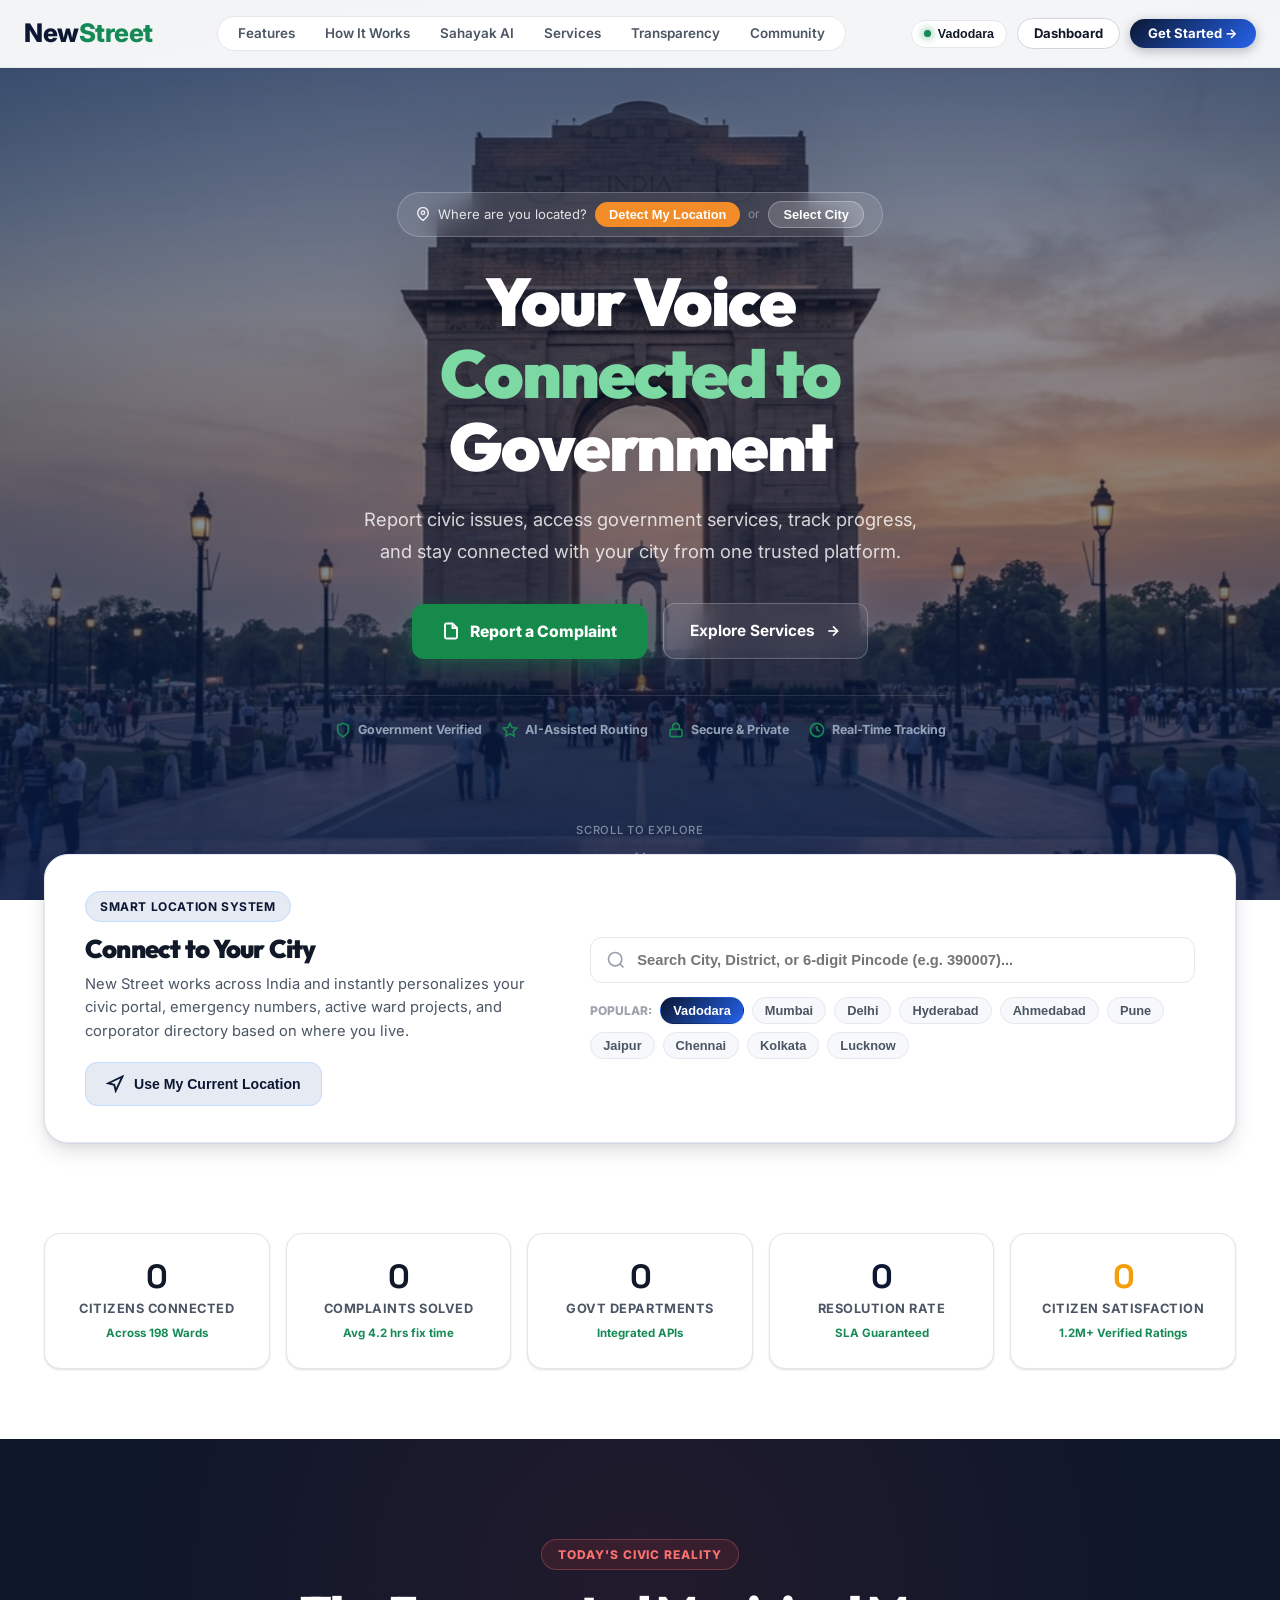
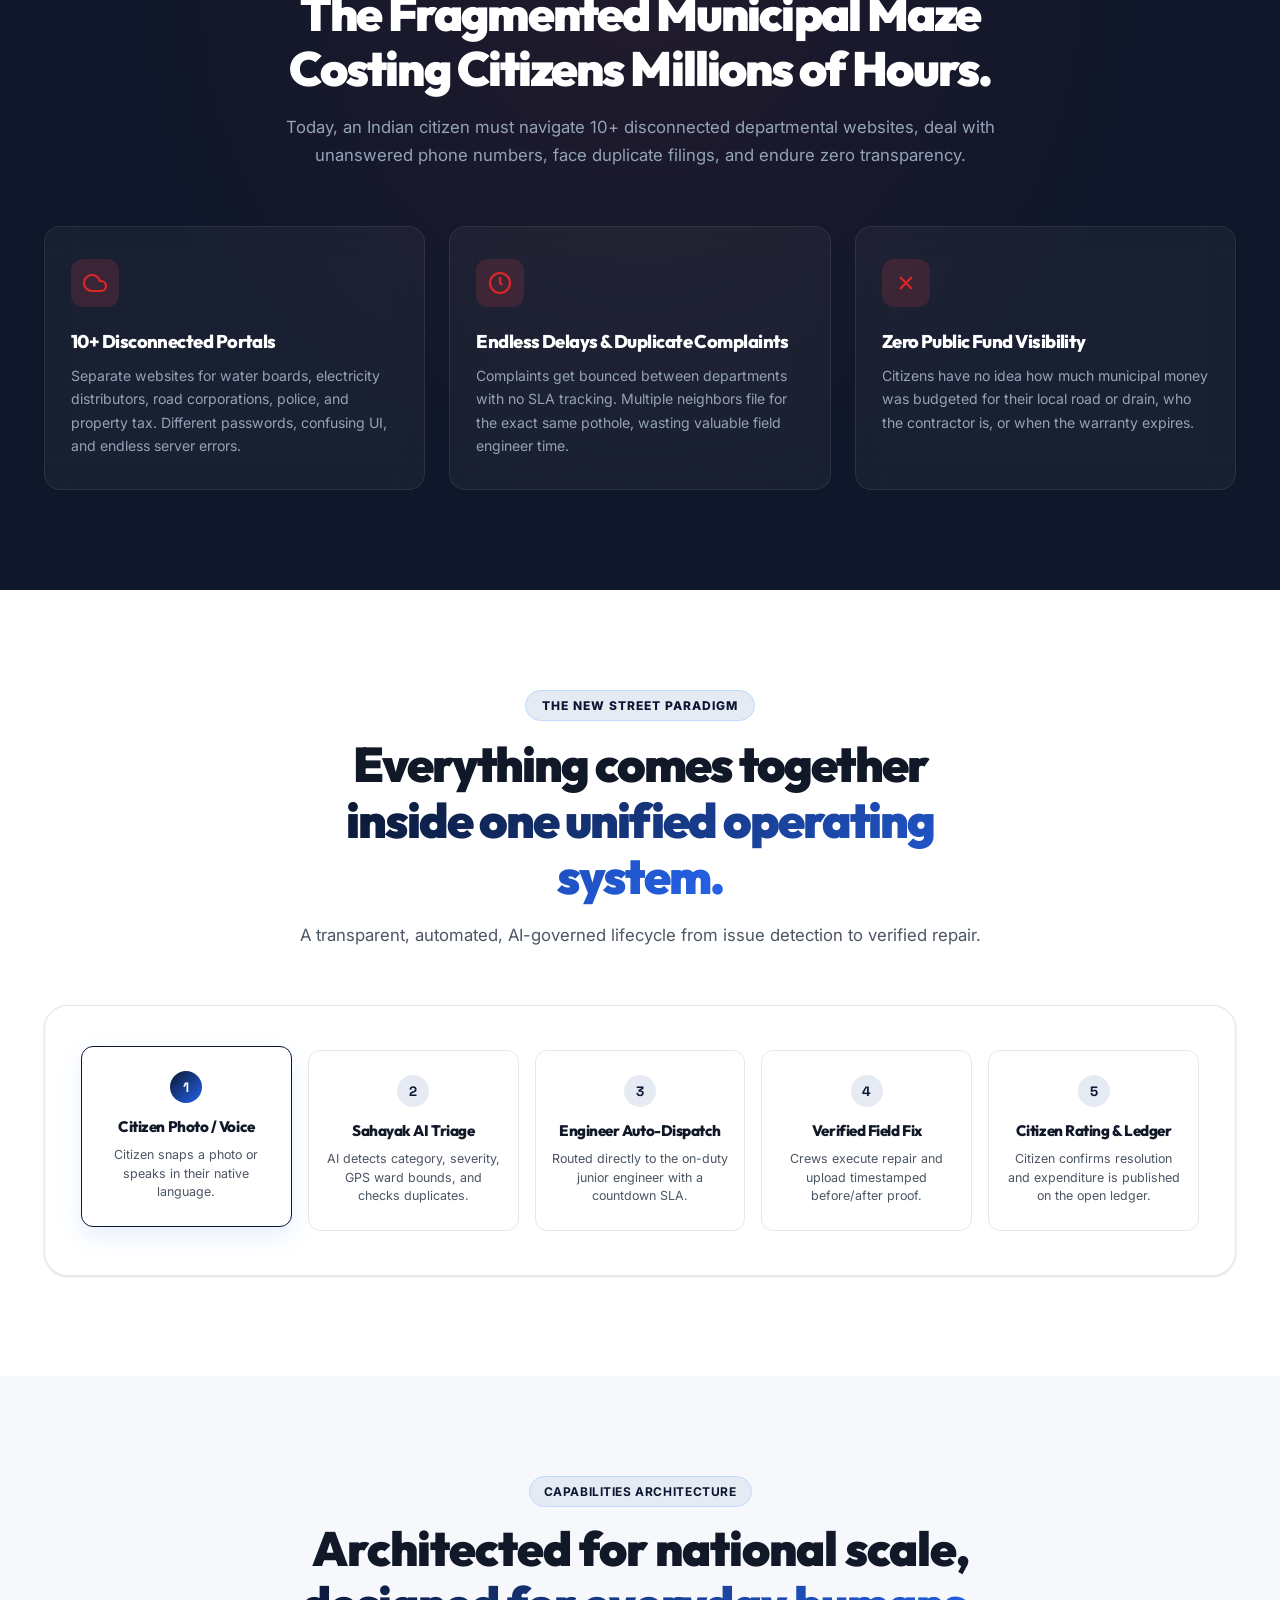
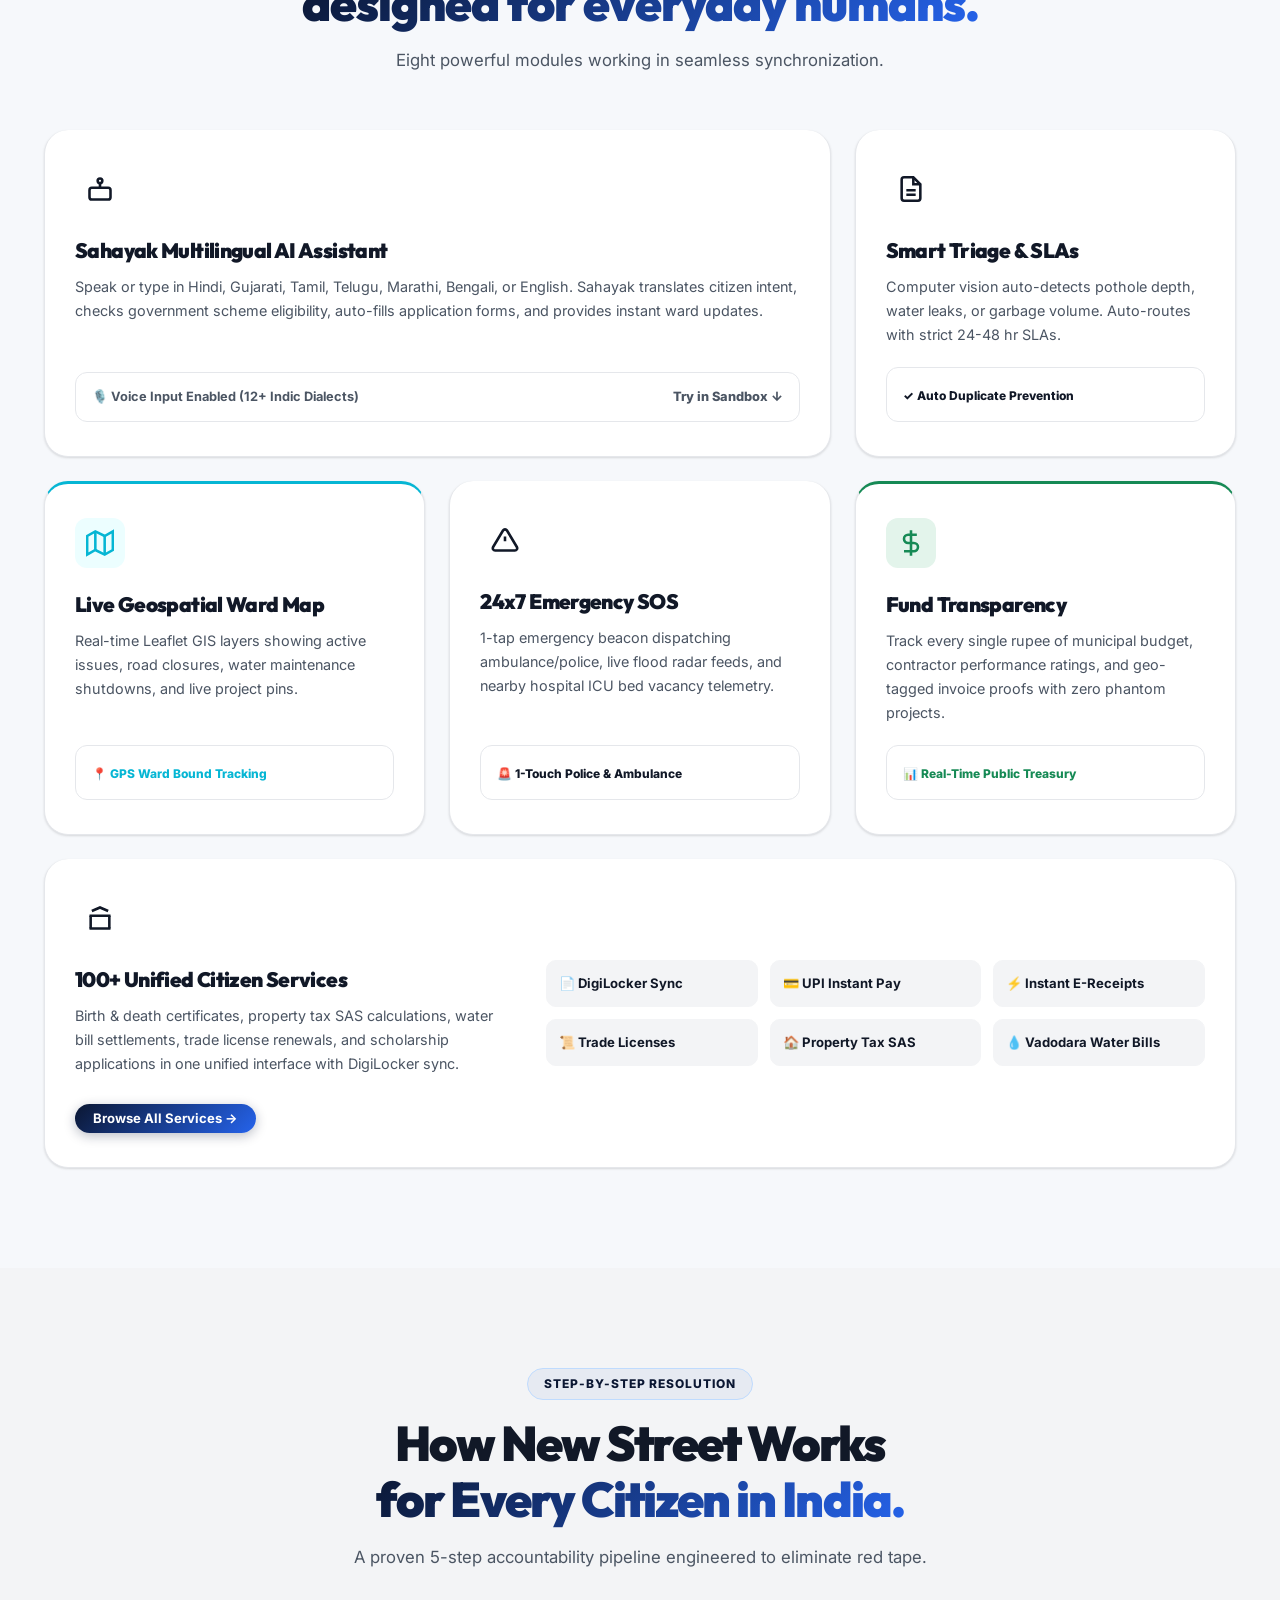
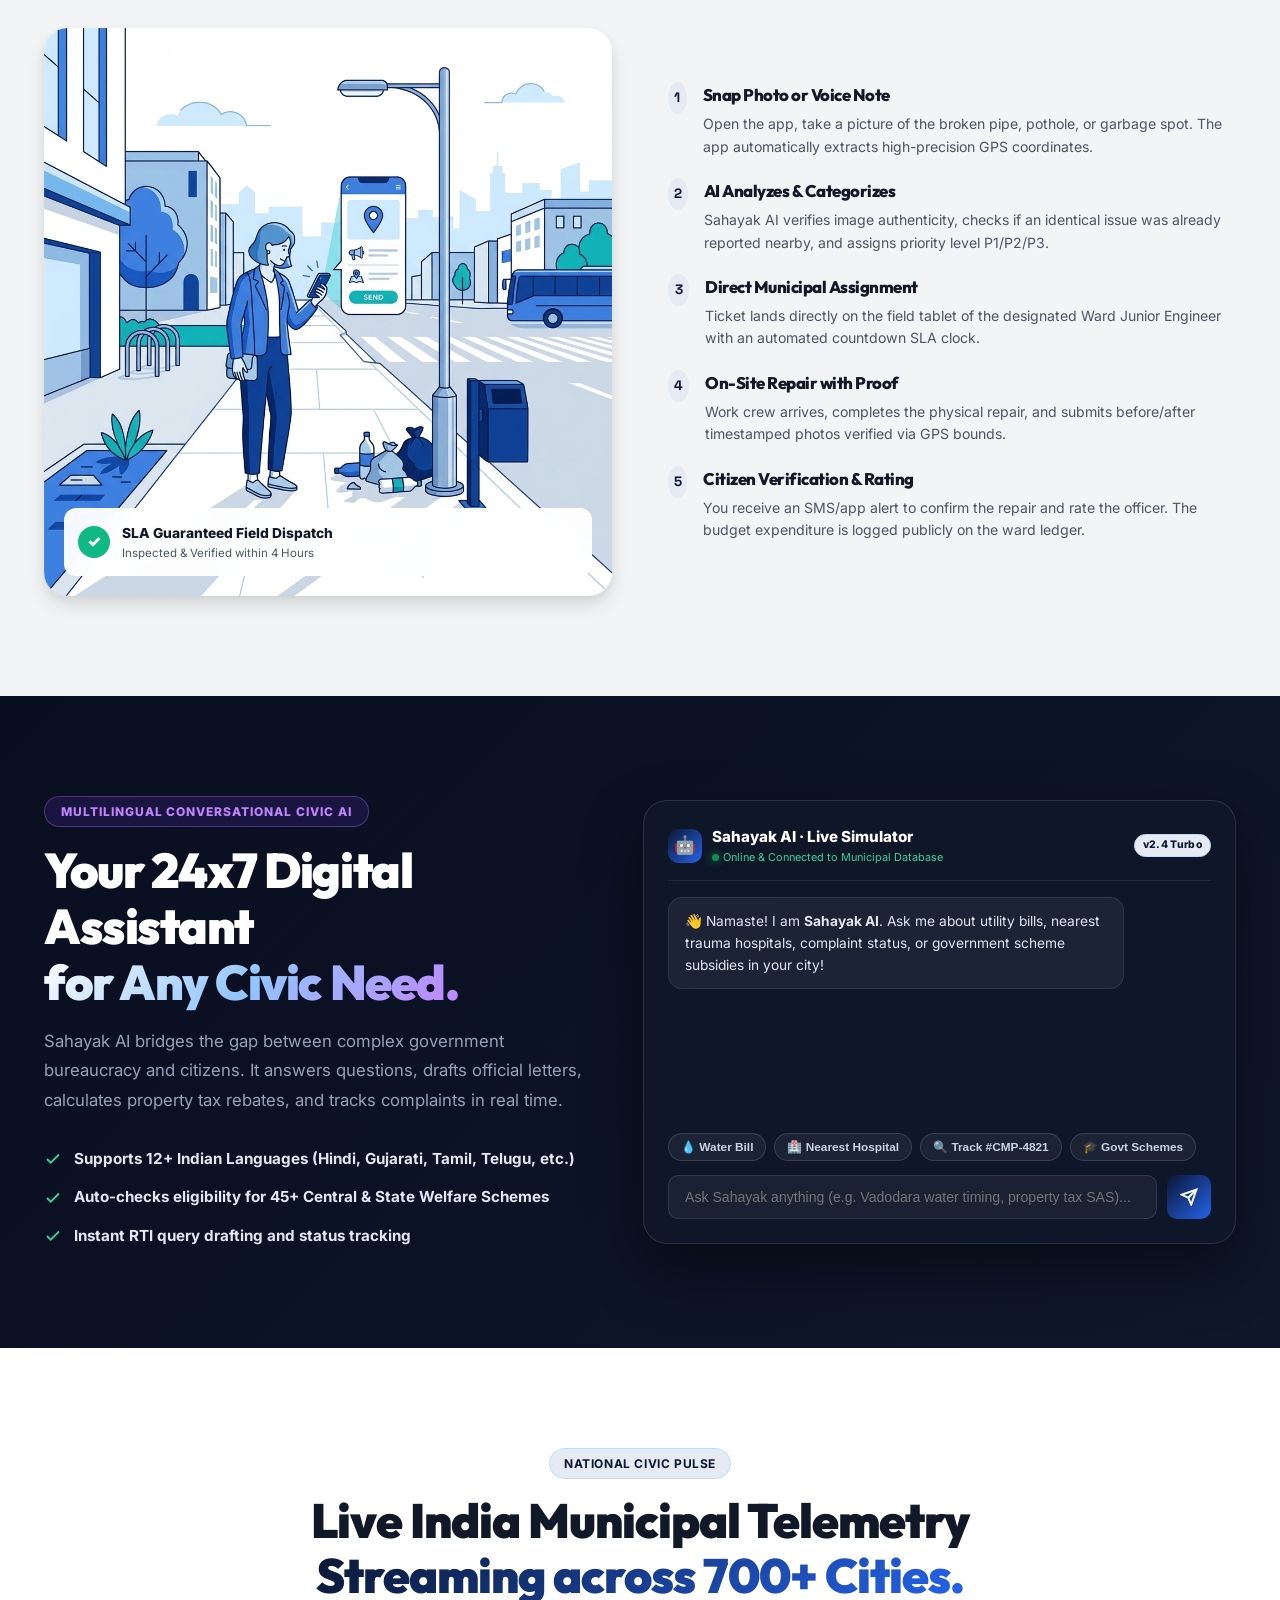
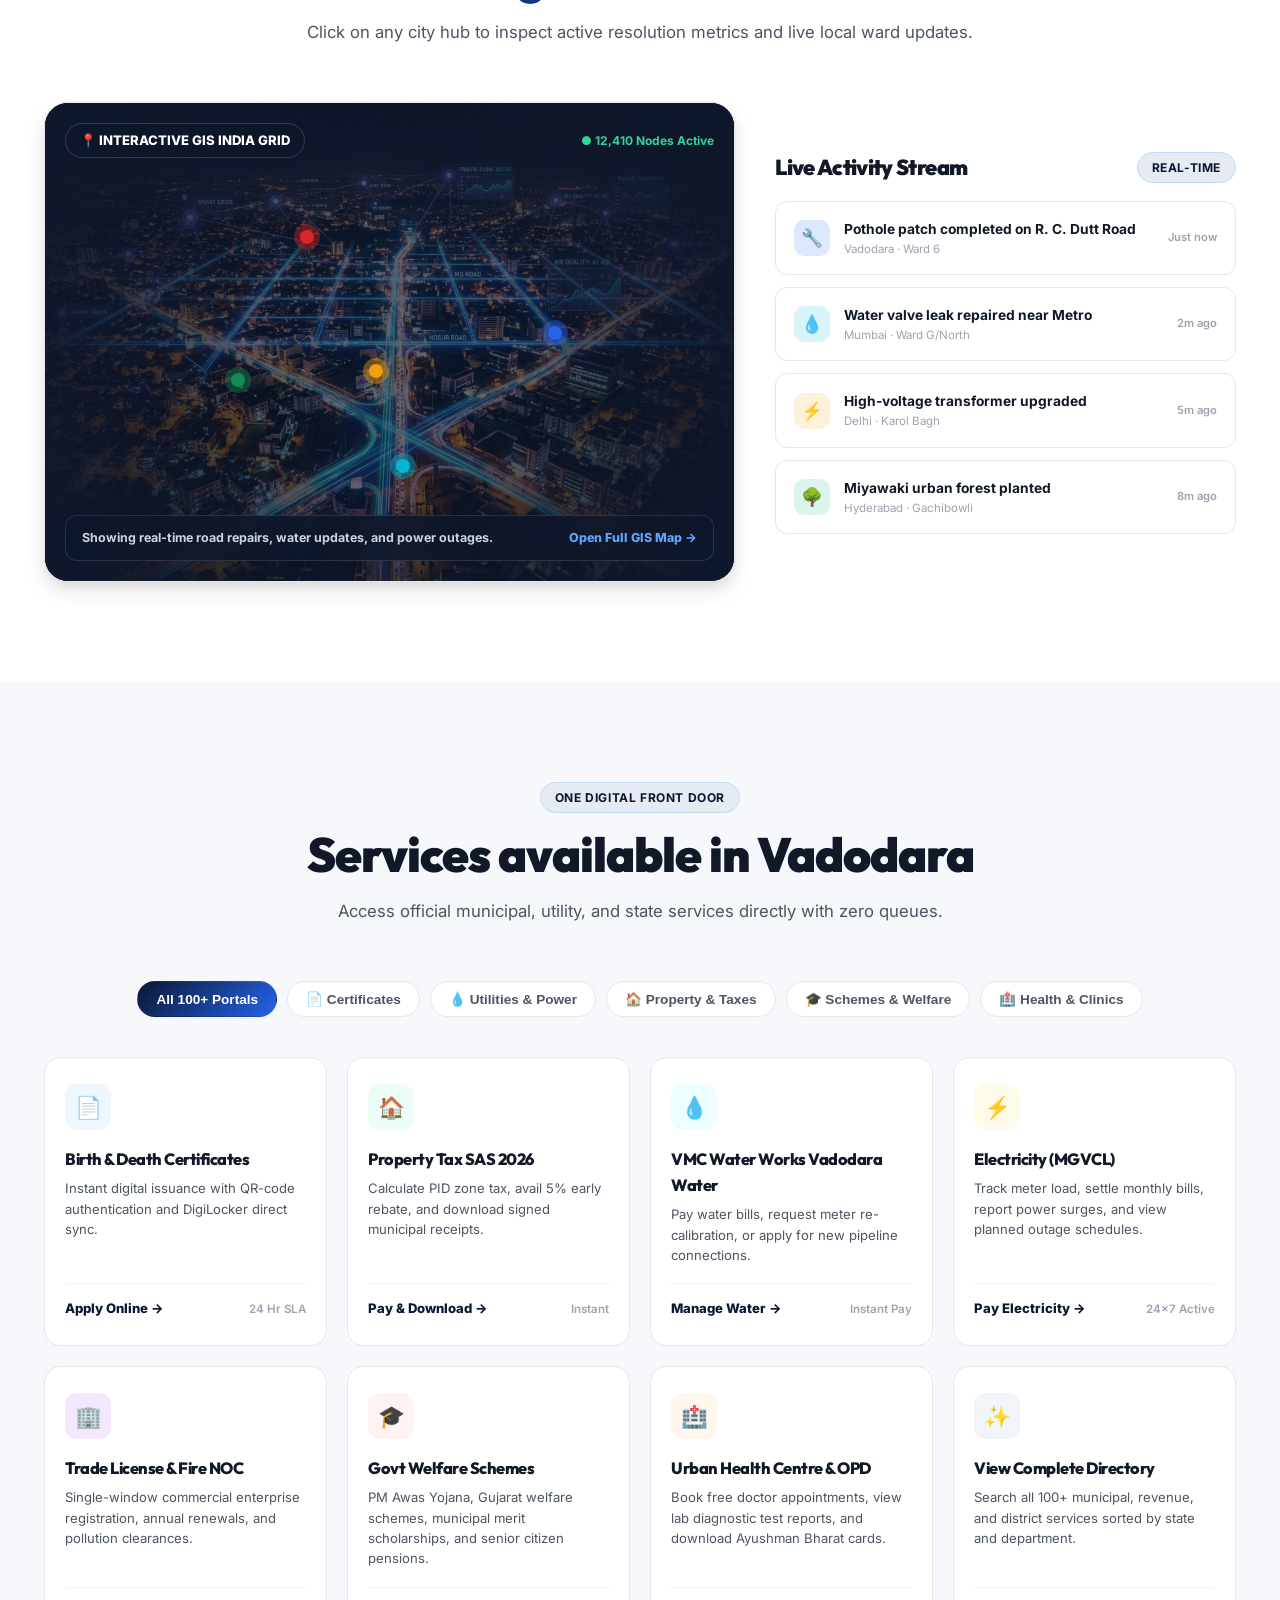
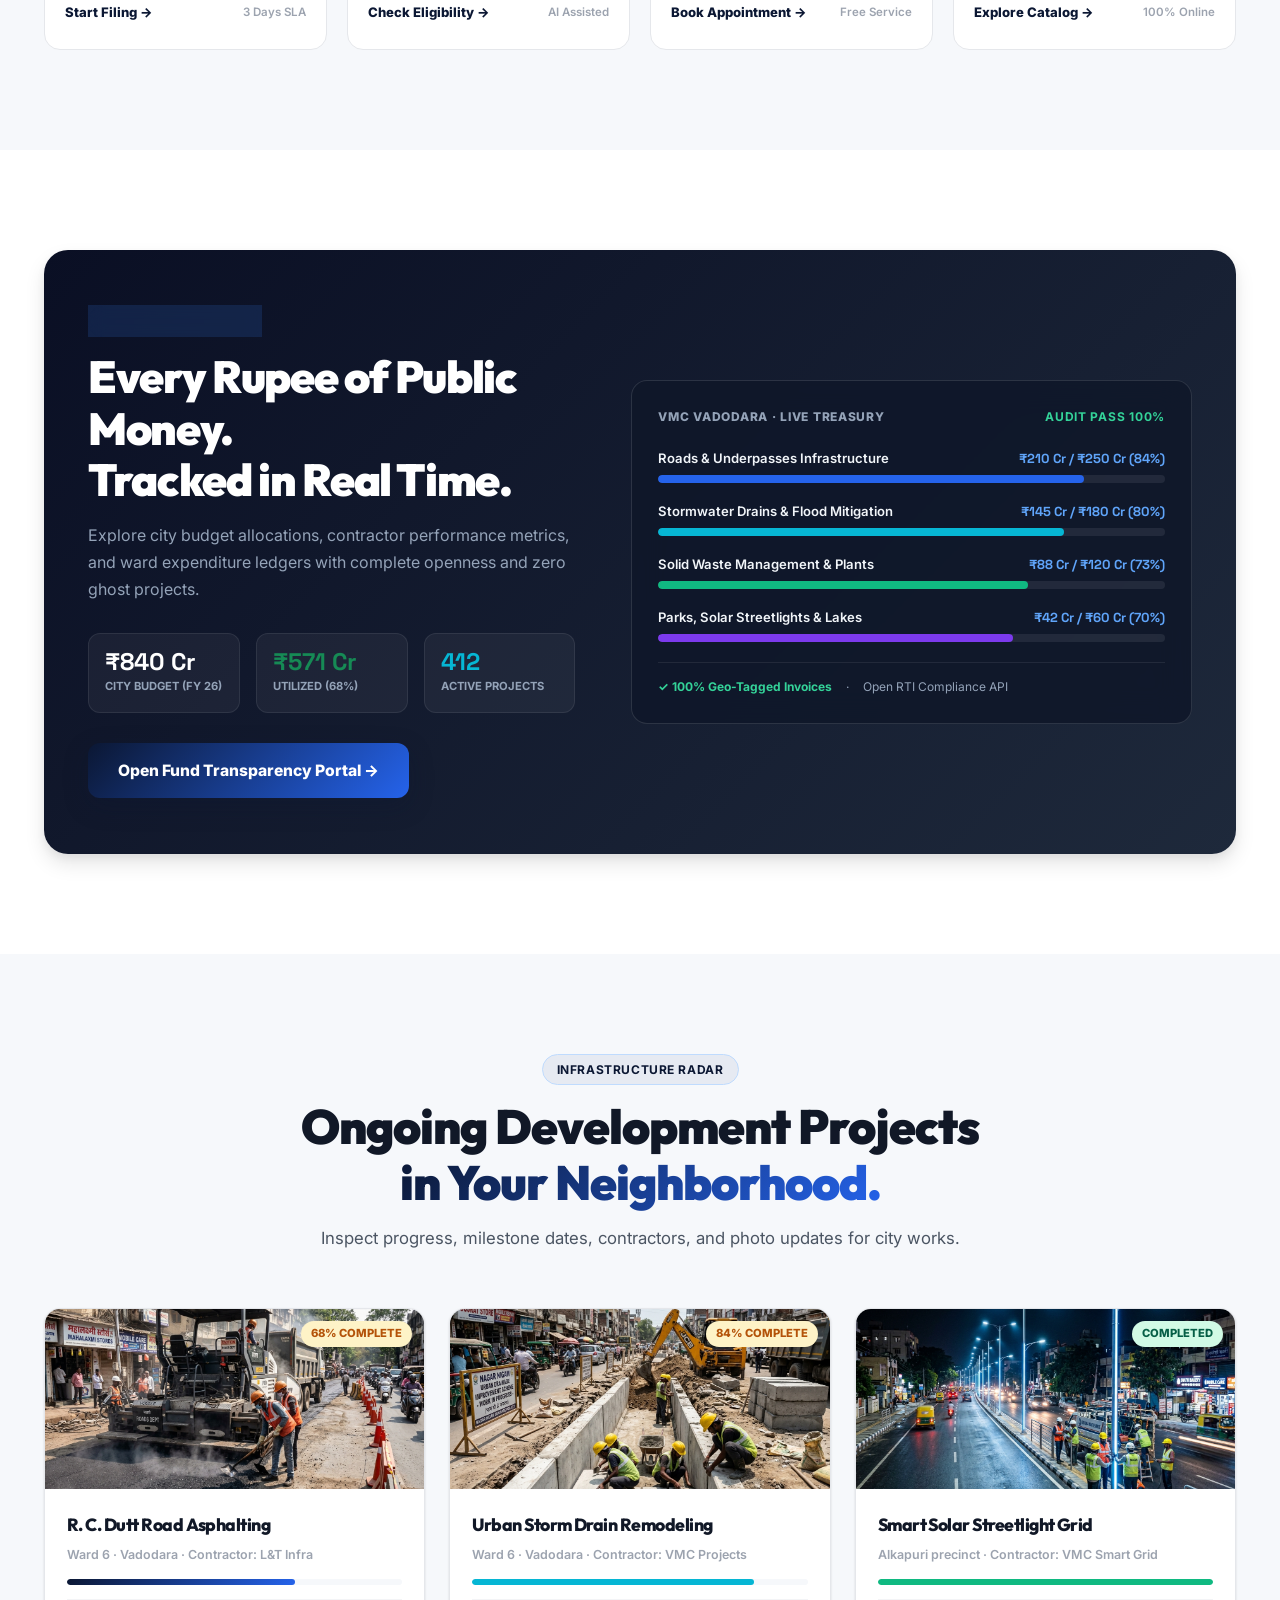
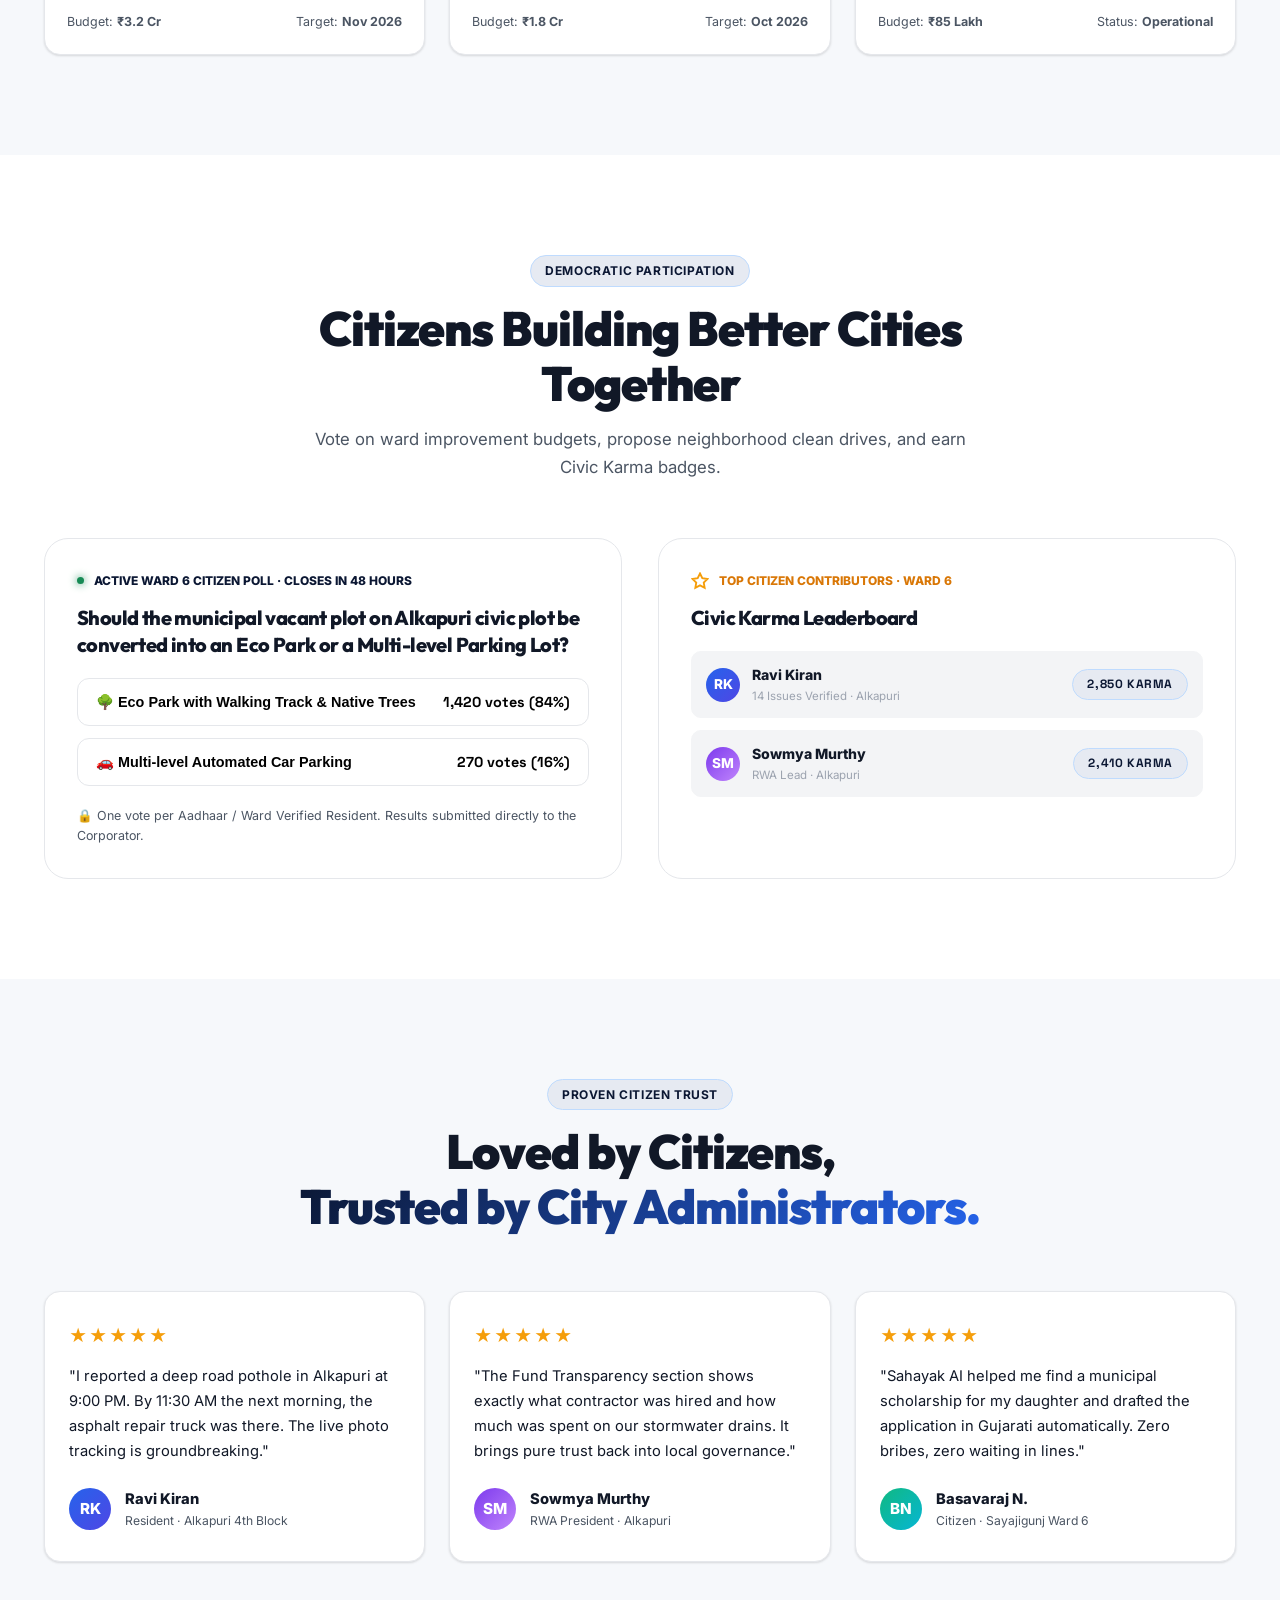
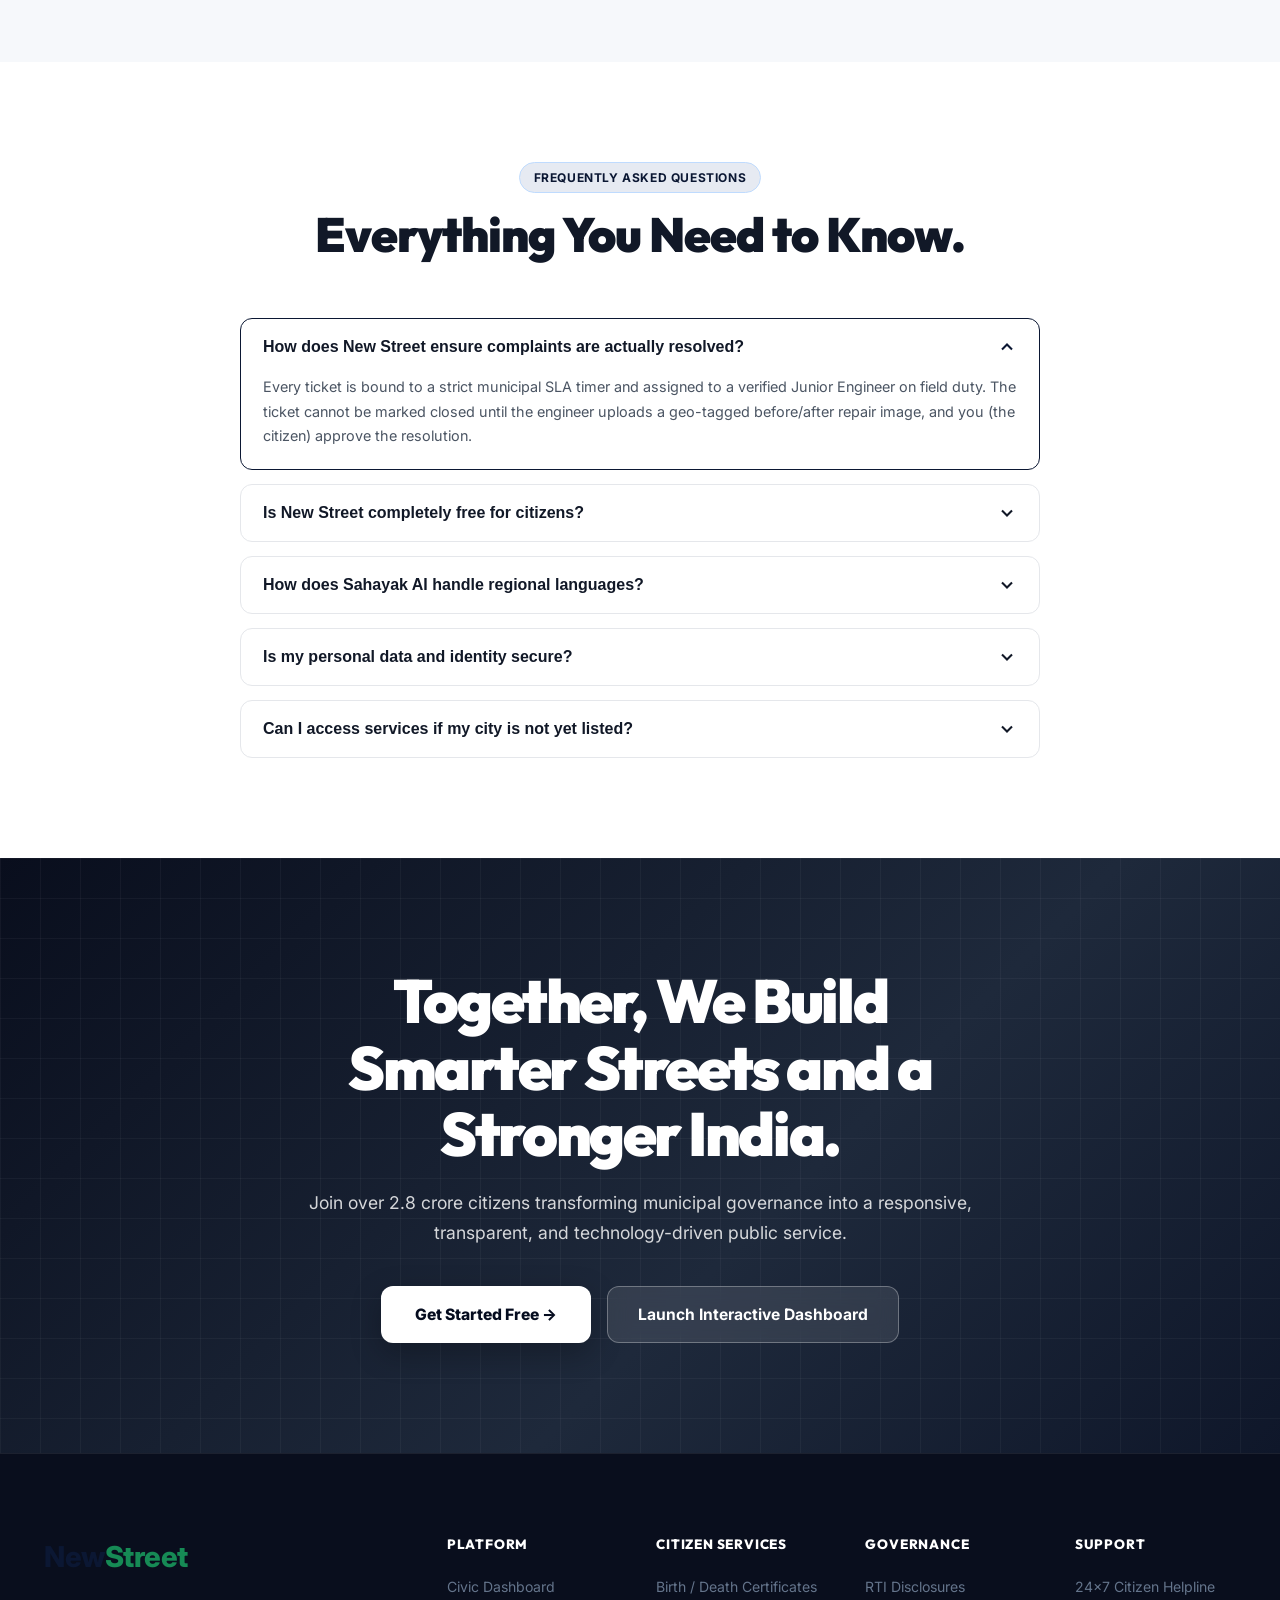
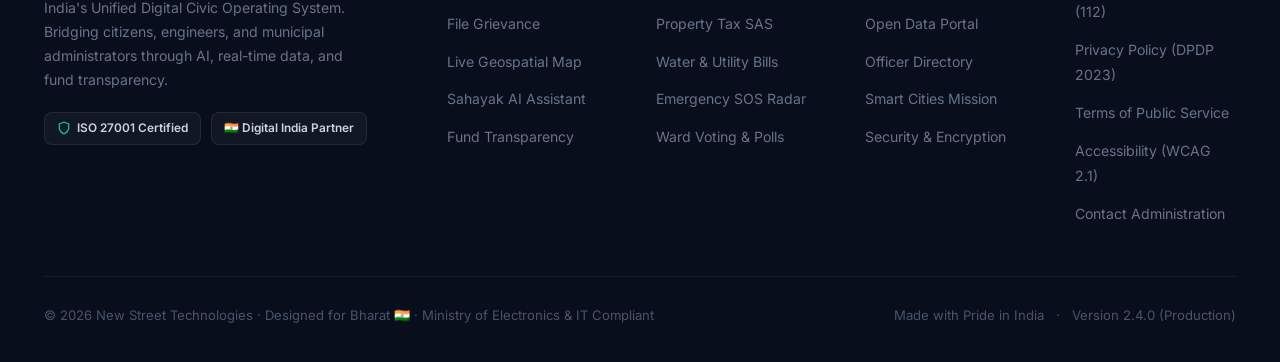
==== commit 4bd44a40: "Add dynamic popups, Quick Complaint feed card, and update landing copy" ====
--- a/index.html
+++ b/index.html
@@ -102,13 +102,13 @@
 
         <!-- CTA Buttons -->
         <div class="hero-cta-group reveal" style="transition-delay:0.2s;">
-          <a href="dashboard.html" class="btn-hero-primary">
+          <a href="register.html" class="btn-hero-primary">
             <svg width="18" height="18" viewBox="0 0 24 24" fill="none" stroke="currentColor" stroke-width="2.5"
               aria-hidden="true">
               <path d="M14 2H6a2 2 0 0 0-2 2v16a2 2 0 0 0 2 2h12a2 2 0 0 0 2-2V8z" />
               <polyline points="14 2 14 8 20 8" />
             </svg>
-            Report a Grievance
+            Report a Complaint
           </a>
           <a href="#features" class="btn-hero-secondary">
             Explore Services
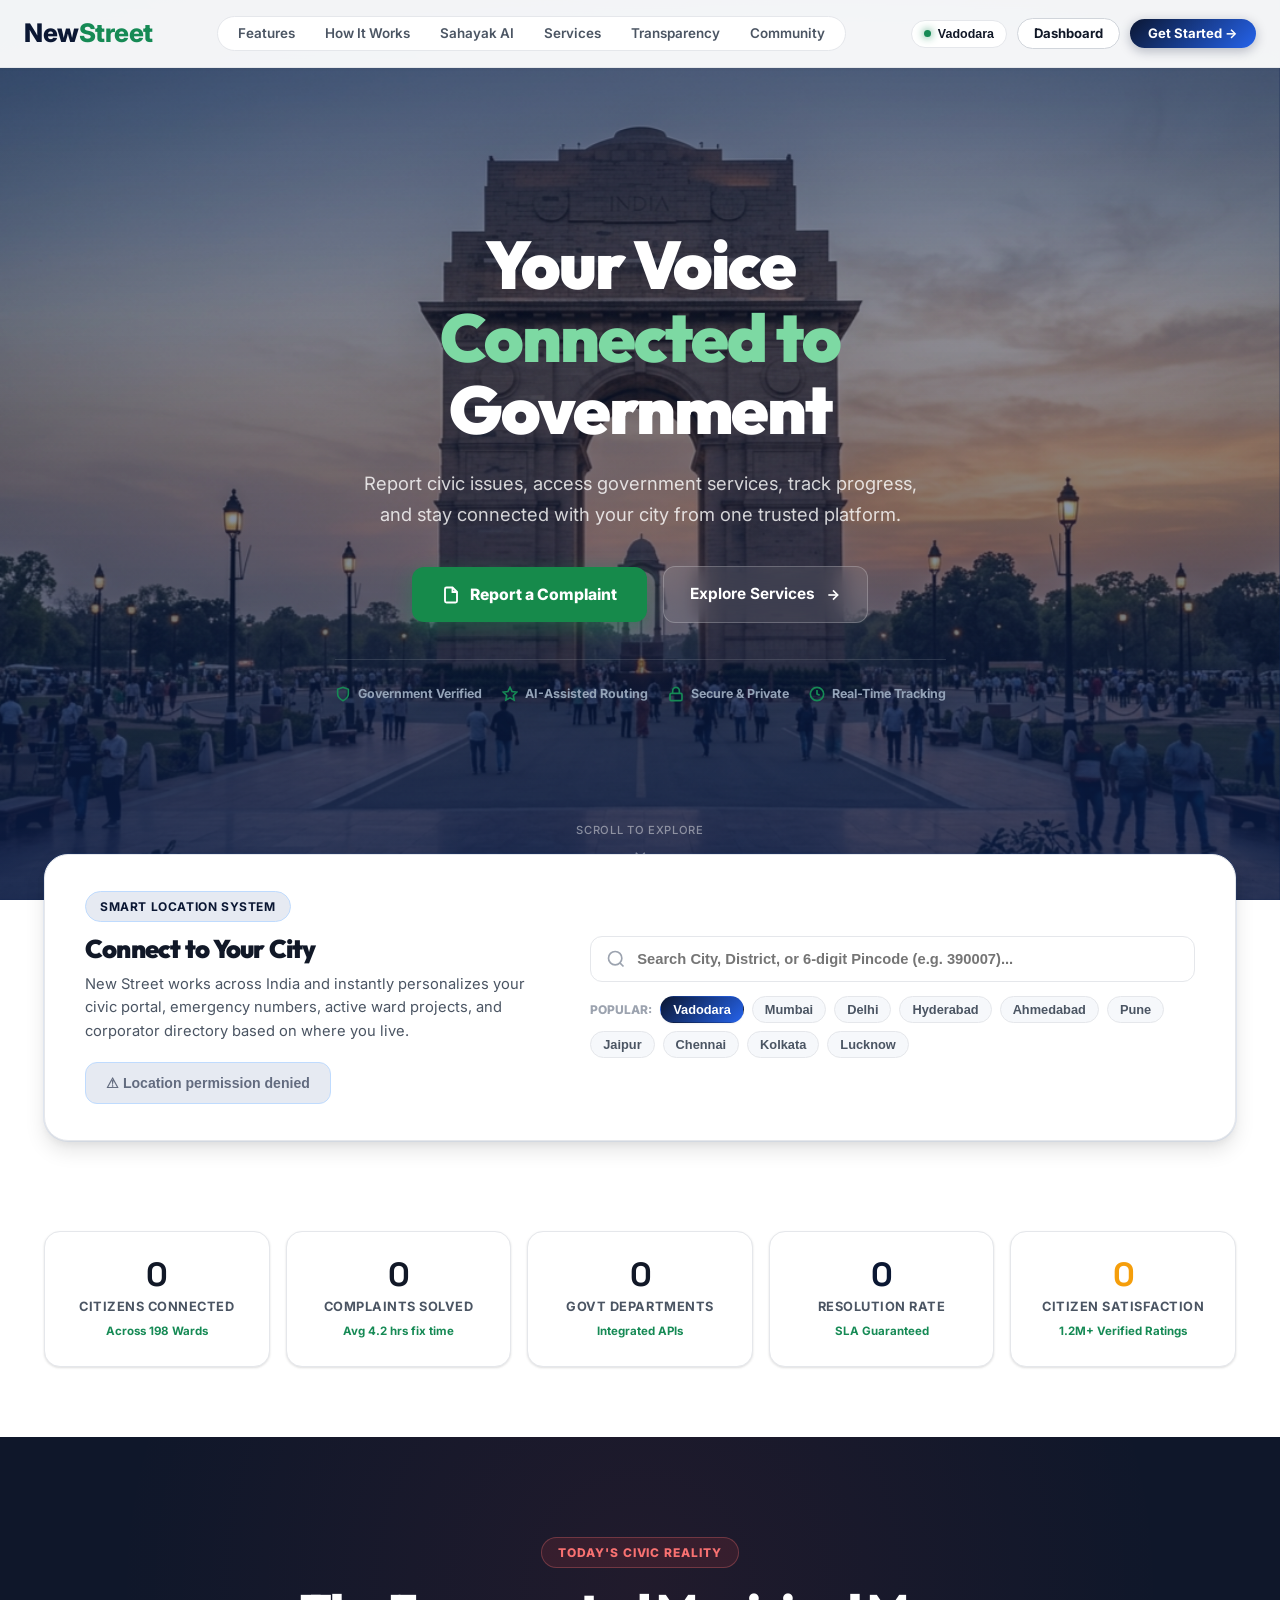
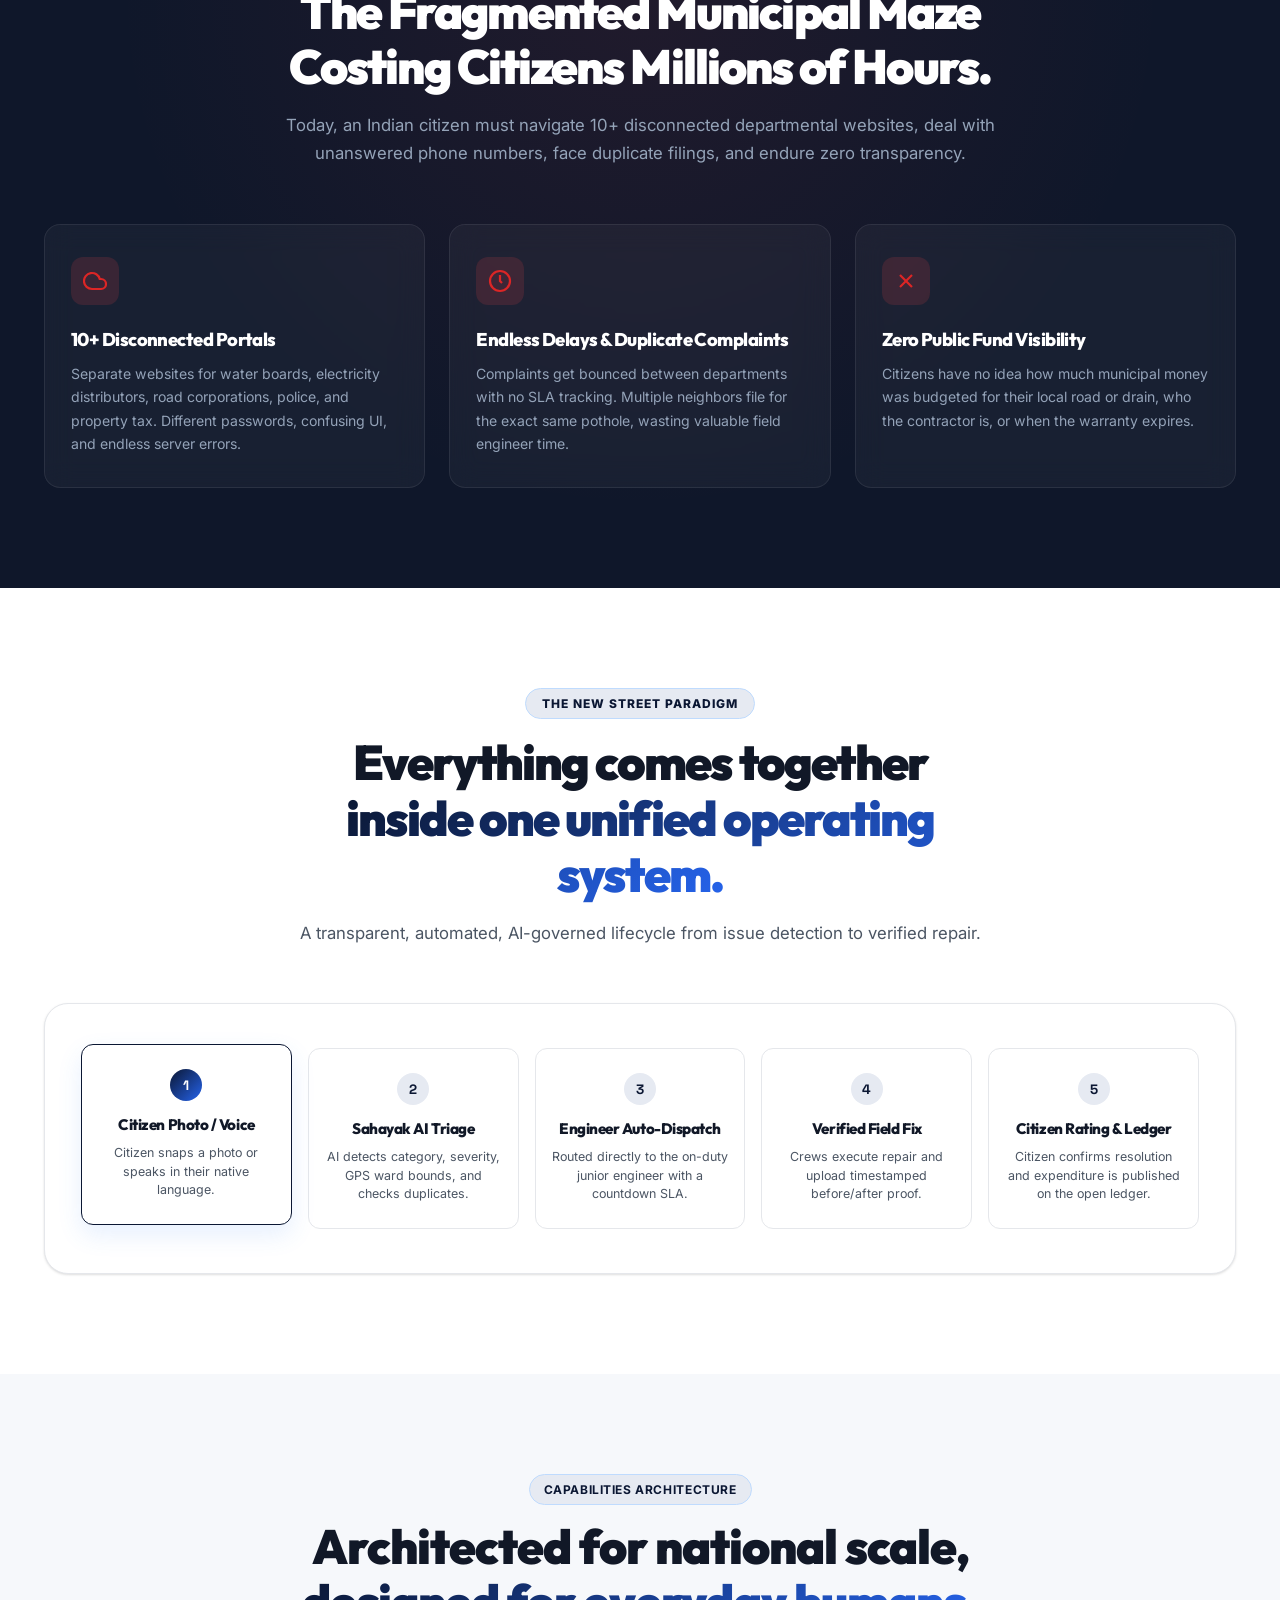
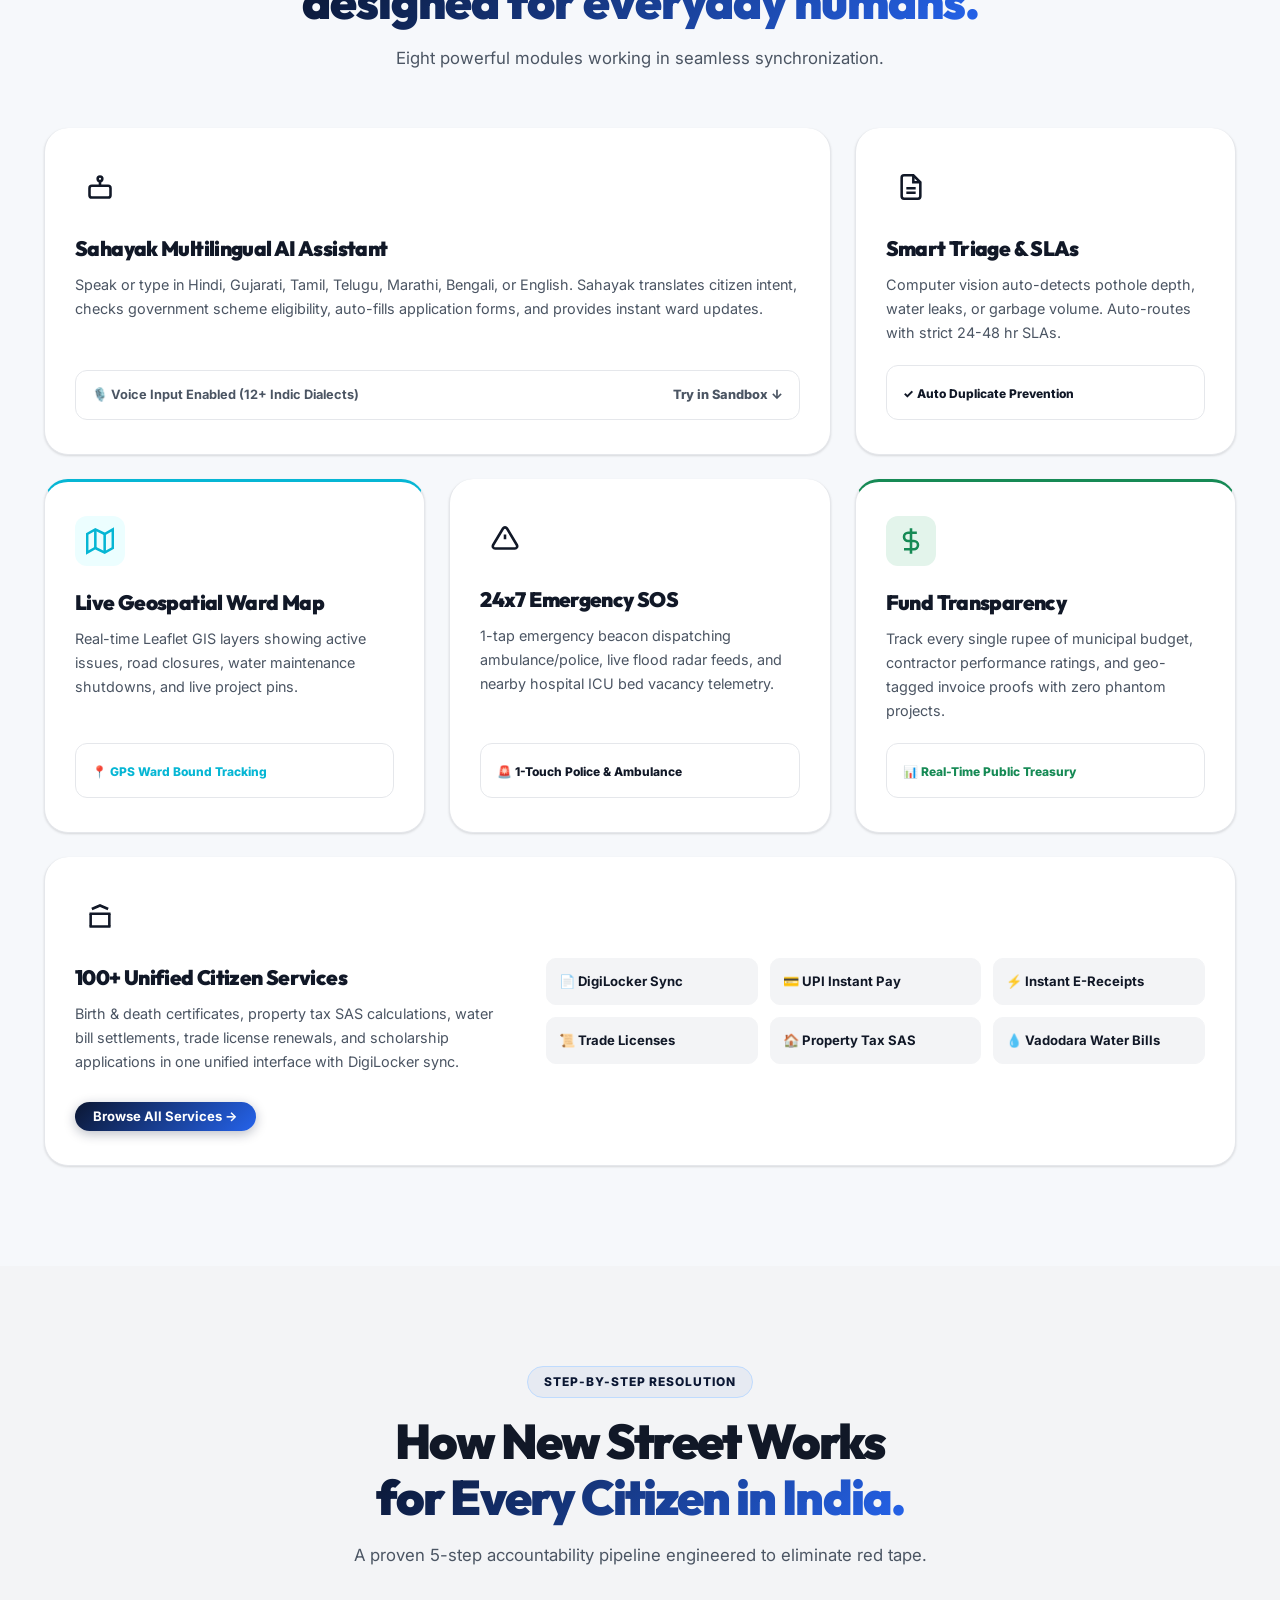
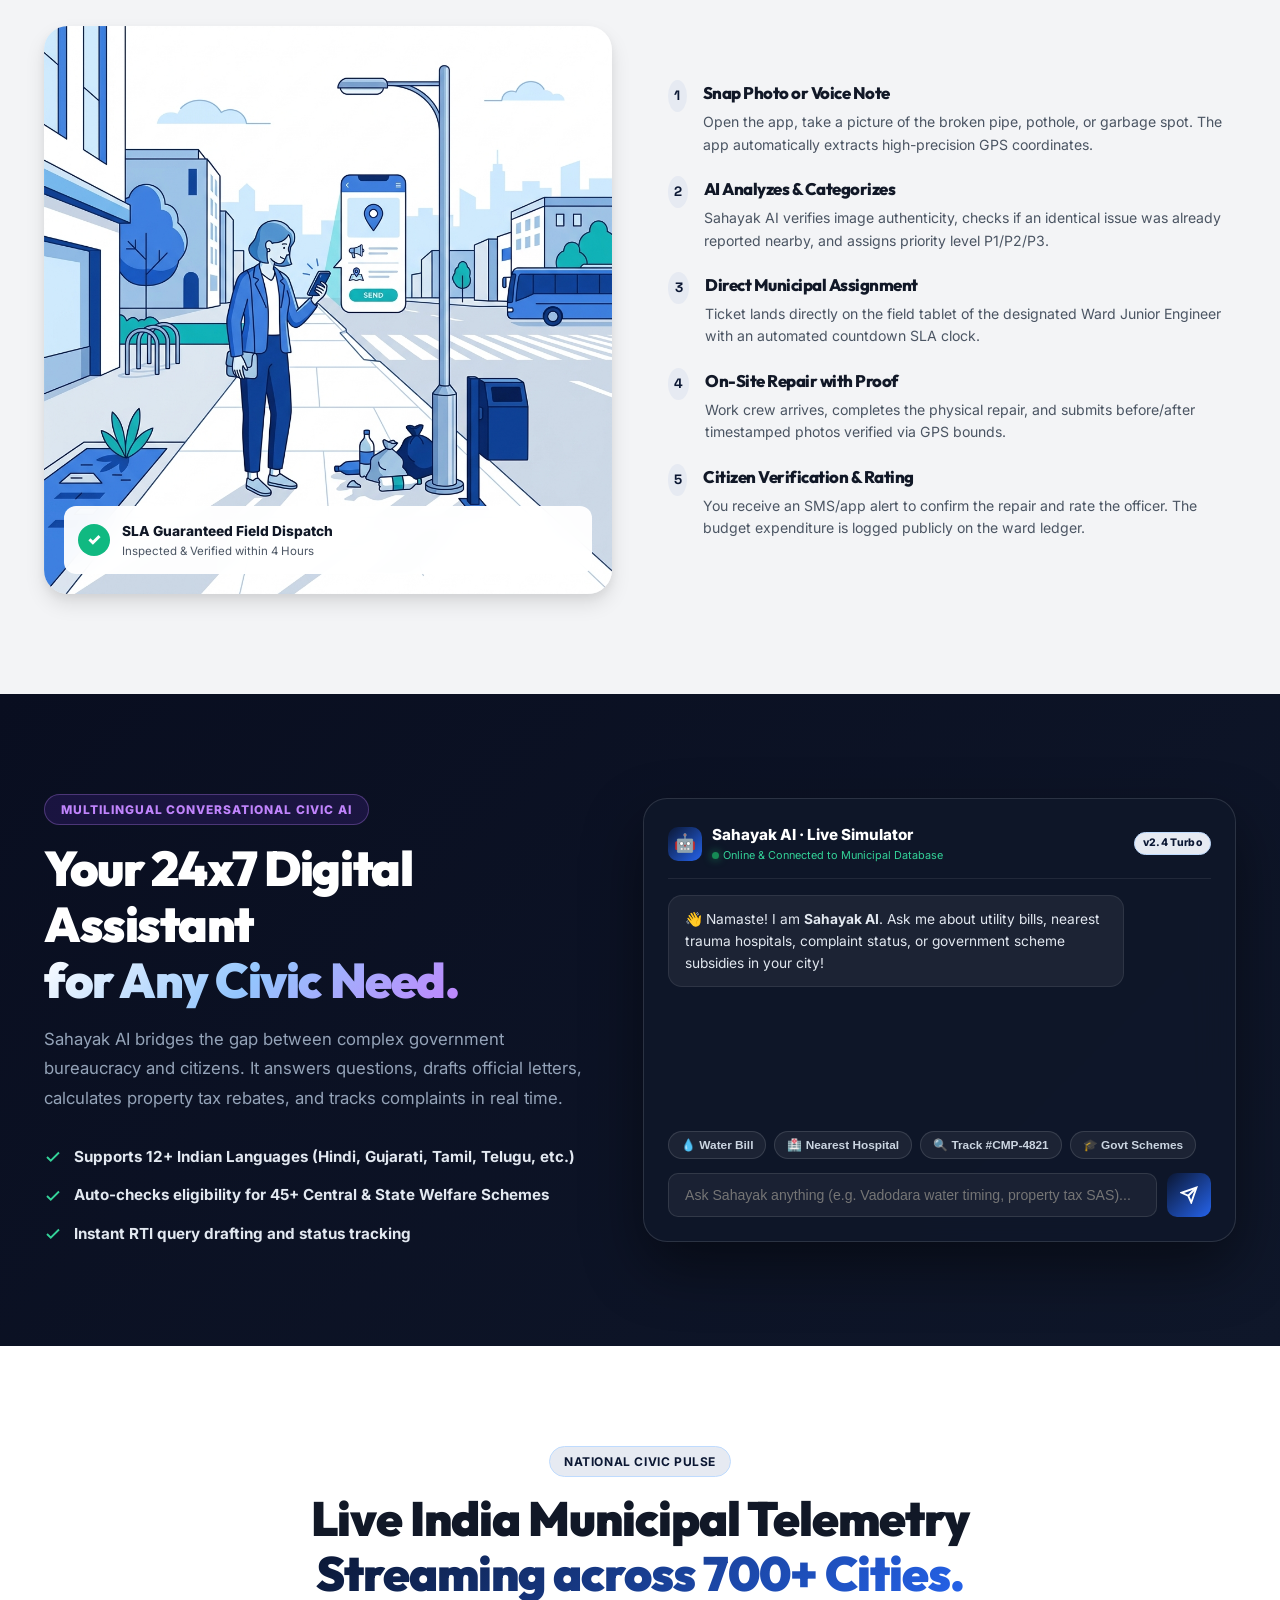
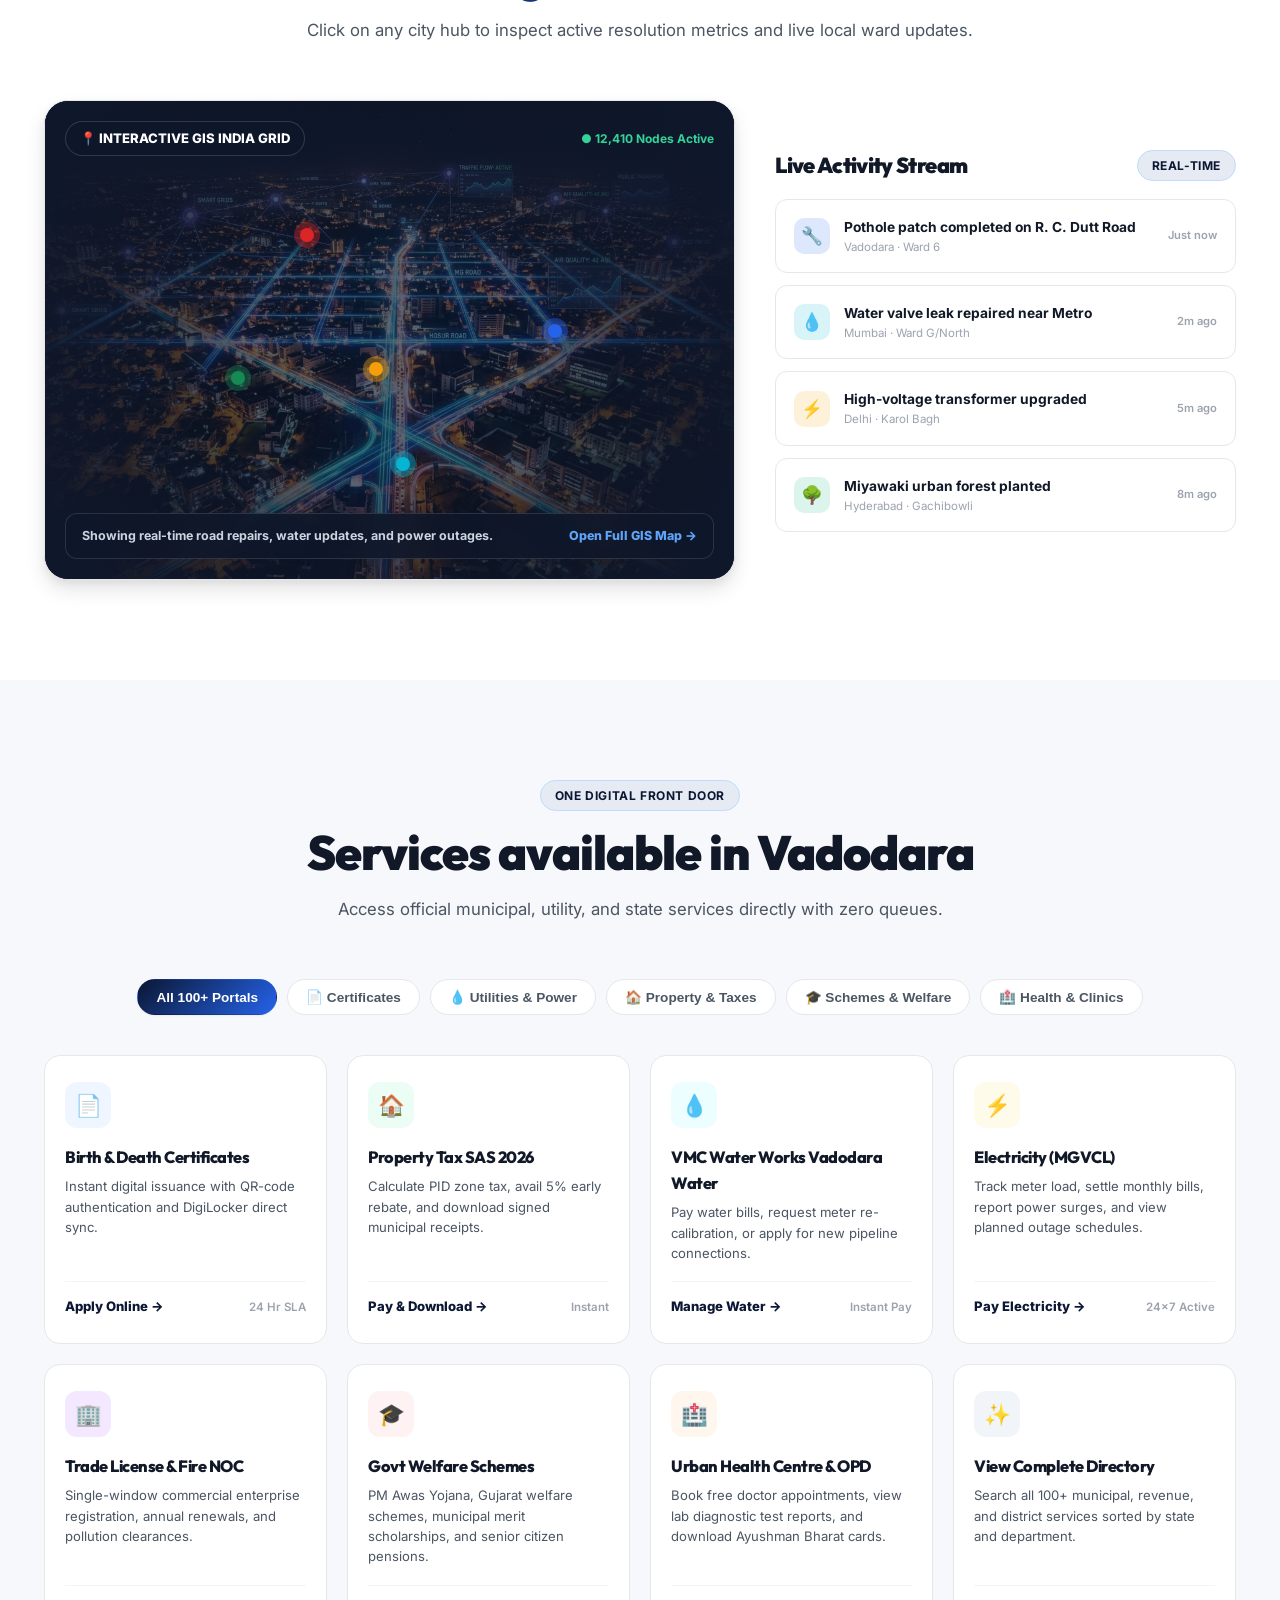
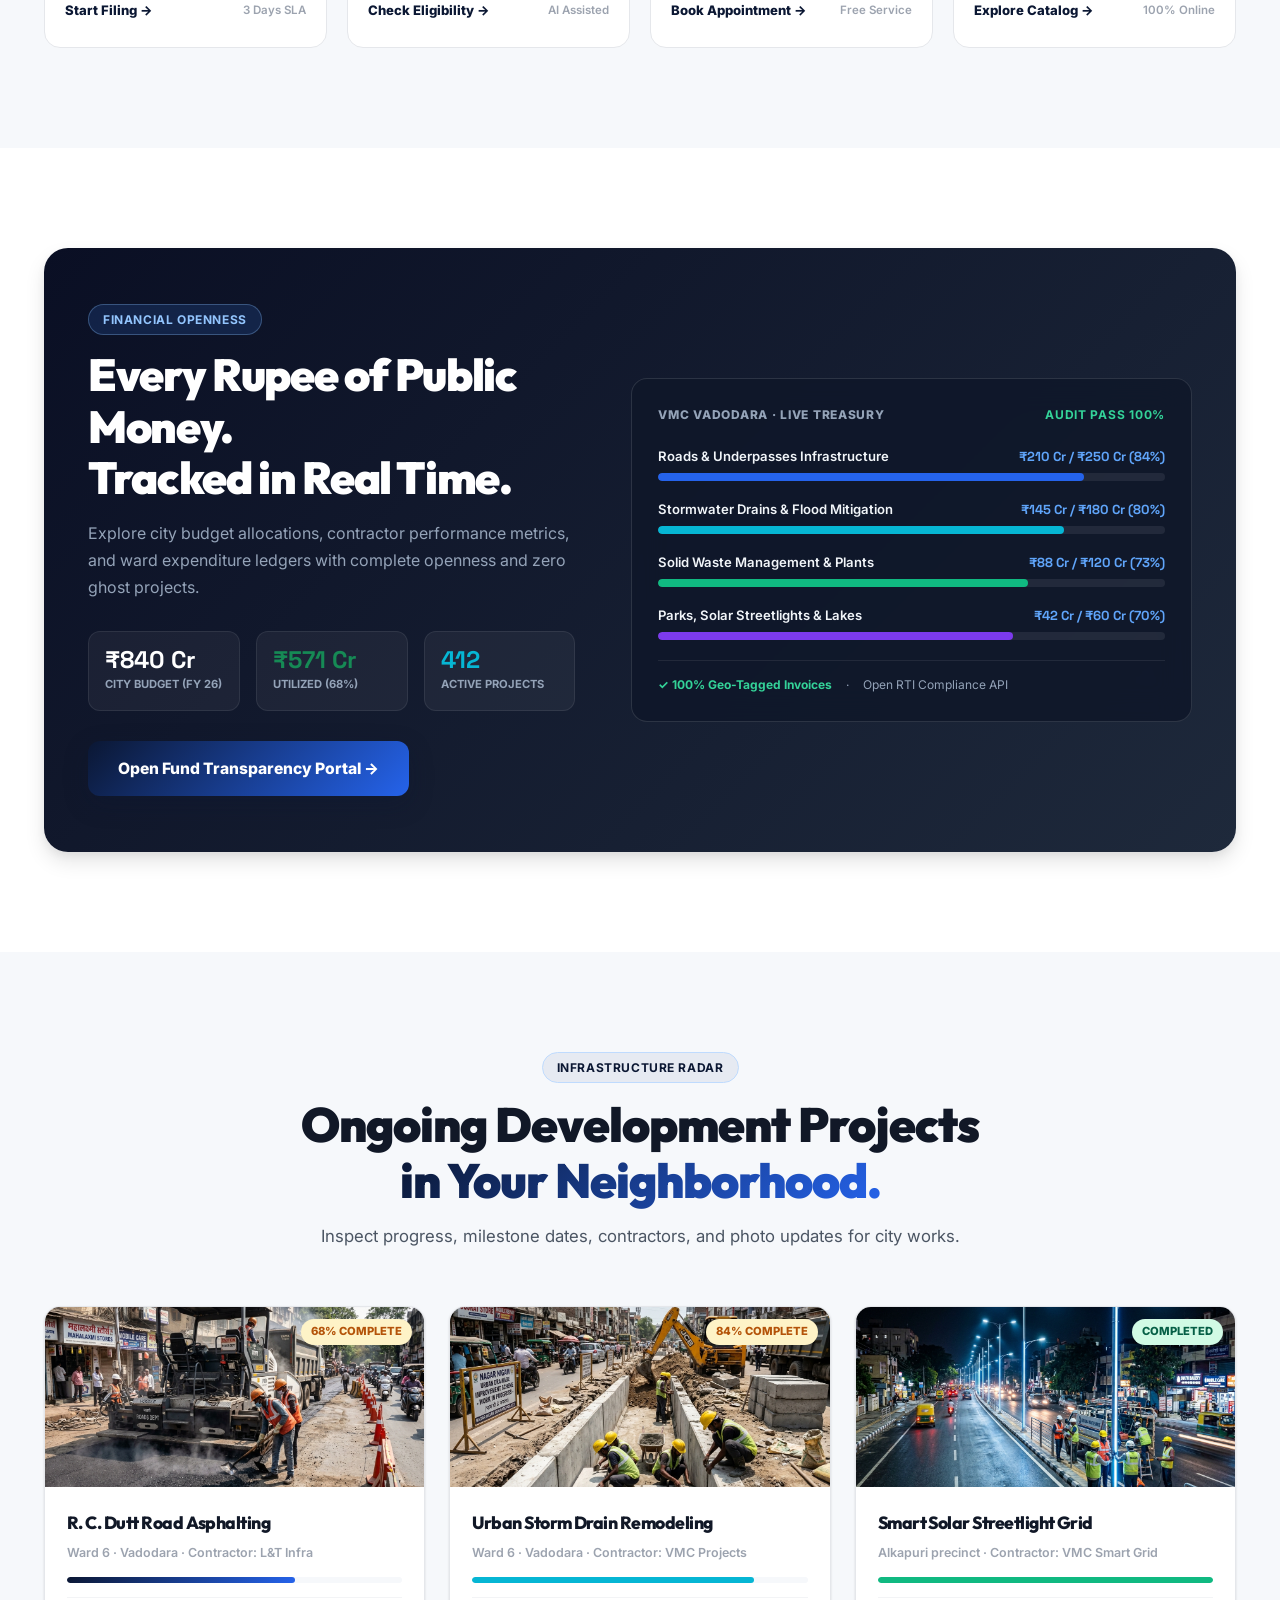
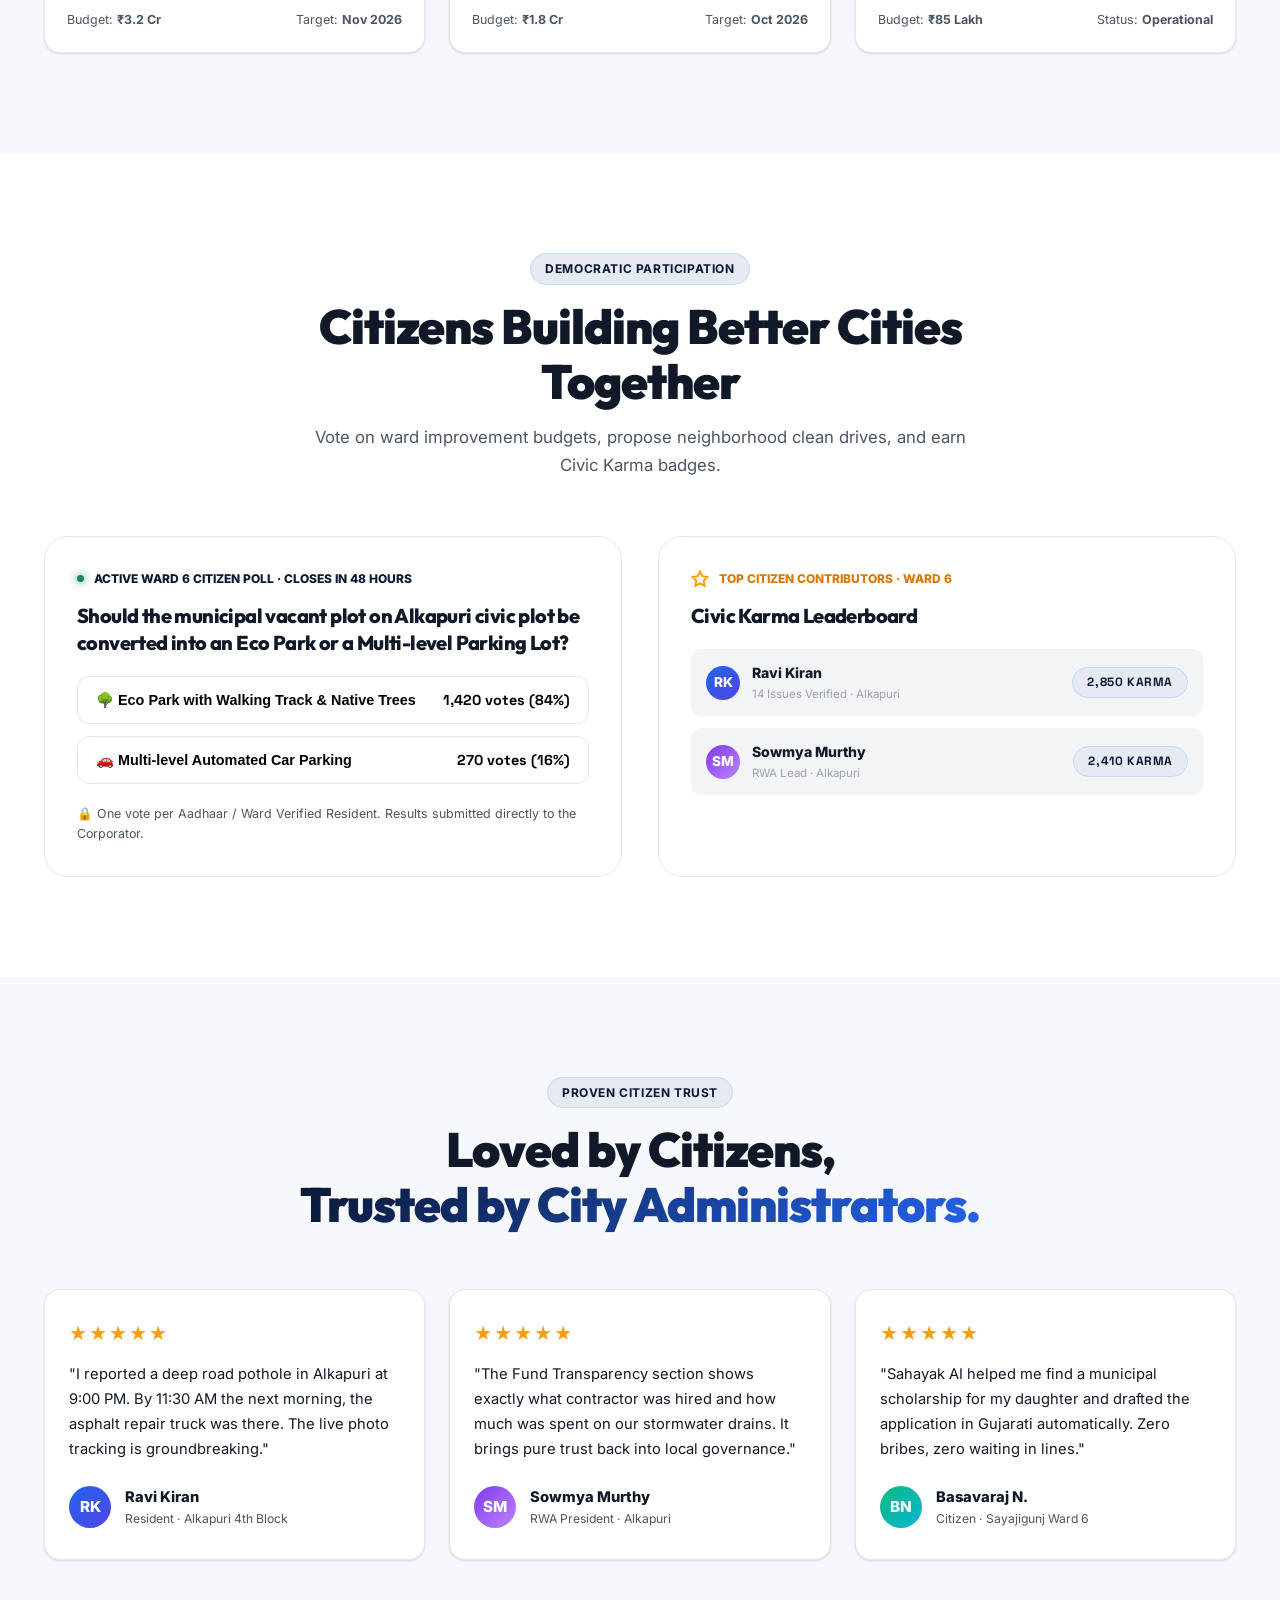
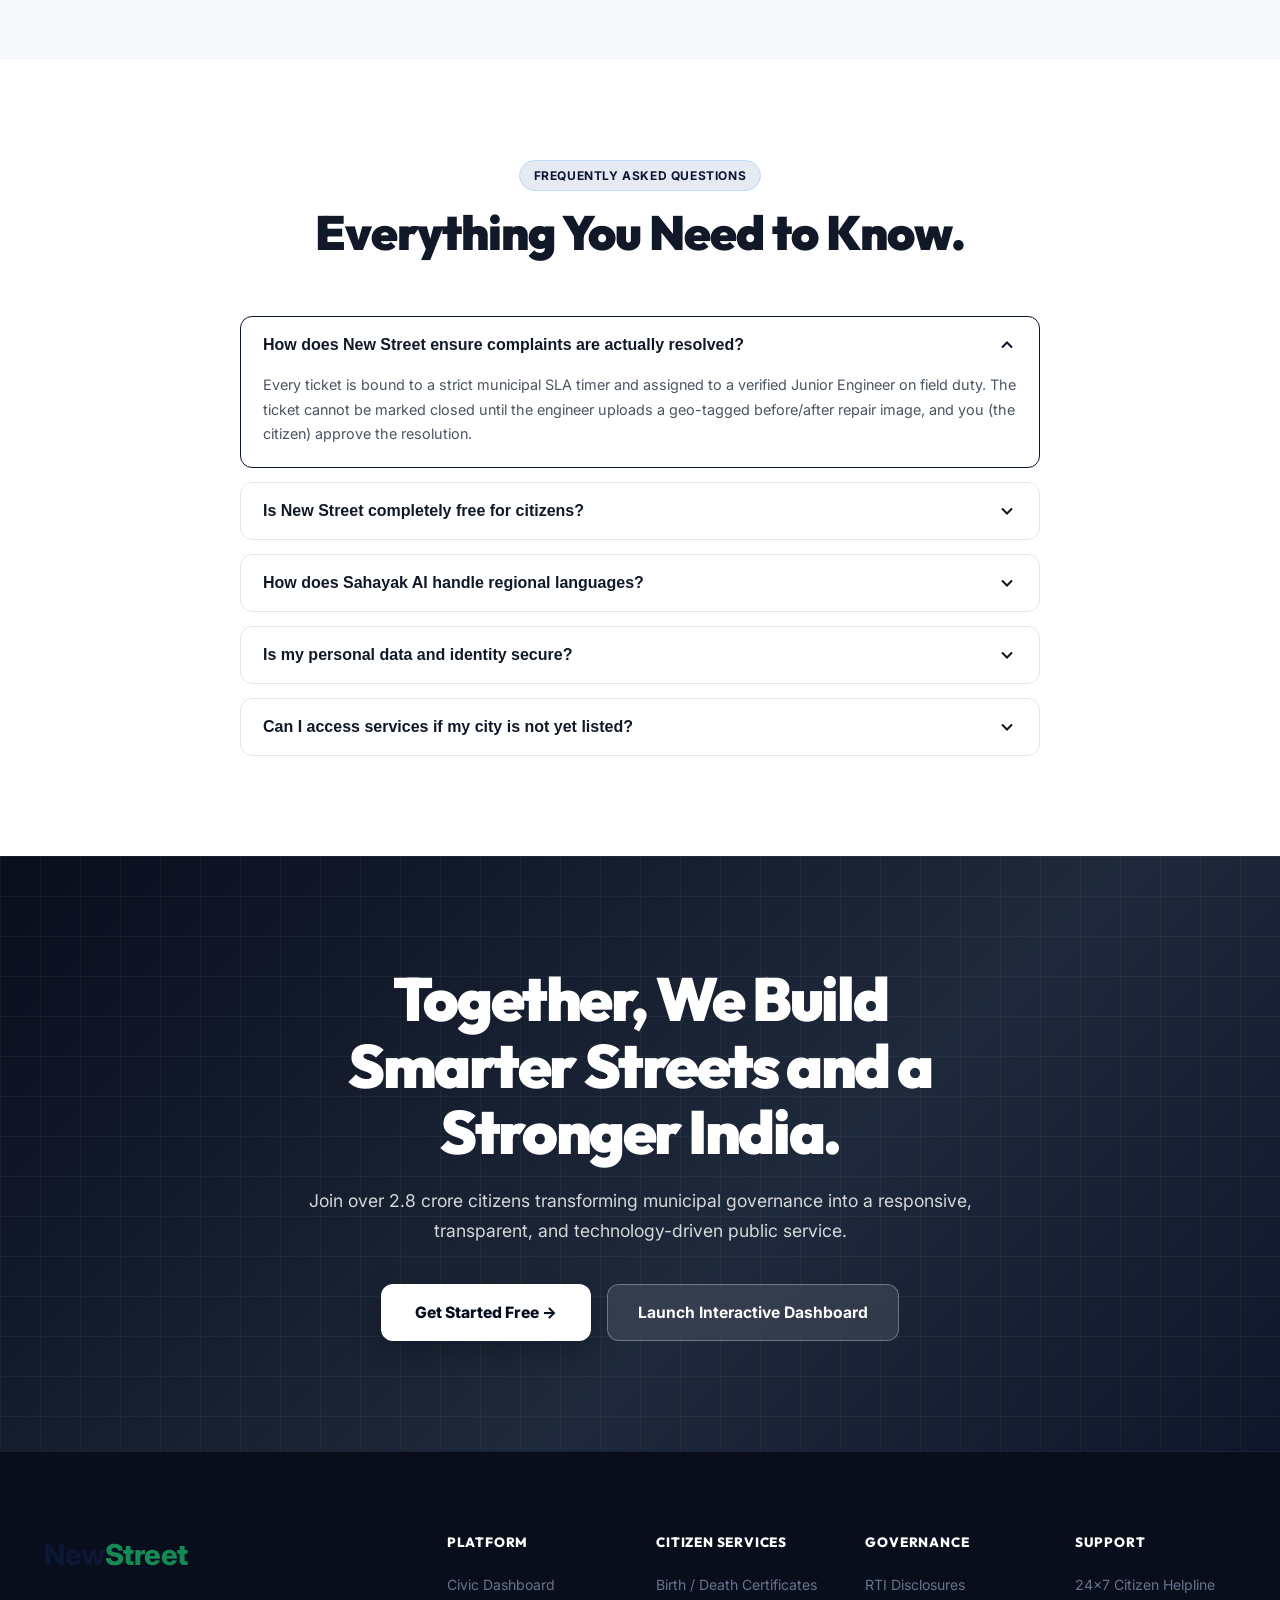
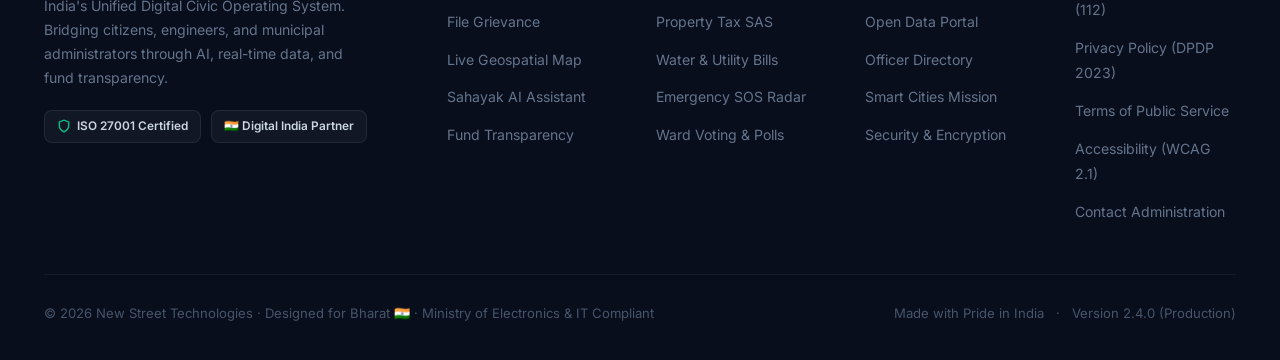
==== commit 36559871: "fix: auth card layout & remove hero location prompt - Fix register/login card overflow: left panel s" ====
--- a/index.html
+++ b/index.html
@@ -75,18 +75,6 @@
     <div class="hero-content-wrap">
       <div class="hero-inner">
 
-        <!-- Location prompt -->
-        <div class="hero-location-prompt" id="heroLocationPrompt">
-          <svg width="14" height="14" viewBox="0 0 24 24" fill="none" stroke="currentColor" stroke-width="2.5">
-            <path d="M21 10c0 7-9 13-9 13s-9-6-9-13a9 9 0 0 1 18 0z" />
-            <circle cx="12" cy="10" r="3" />
-          </svg>
-          <span id="heroLocationText">Where are you located?</span>
-          <button class="hero-detect-btn" id="heroDetectBtn">Detect My Location</button>
-          <span class="hero-location-divider">or</span>
-          <button class="hero-select-btn" id="heroSelectCityBtn"
-            onclick="document.getElementById('locationHub')?.scrollIntoView({behavior:'smooth'})">Select City</button>
-        </div>
 
         <!-- Main Headline -->
         <h1 class="hero-headline reveal">
